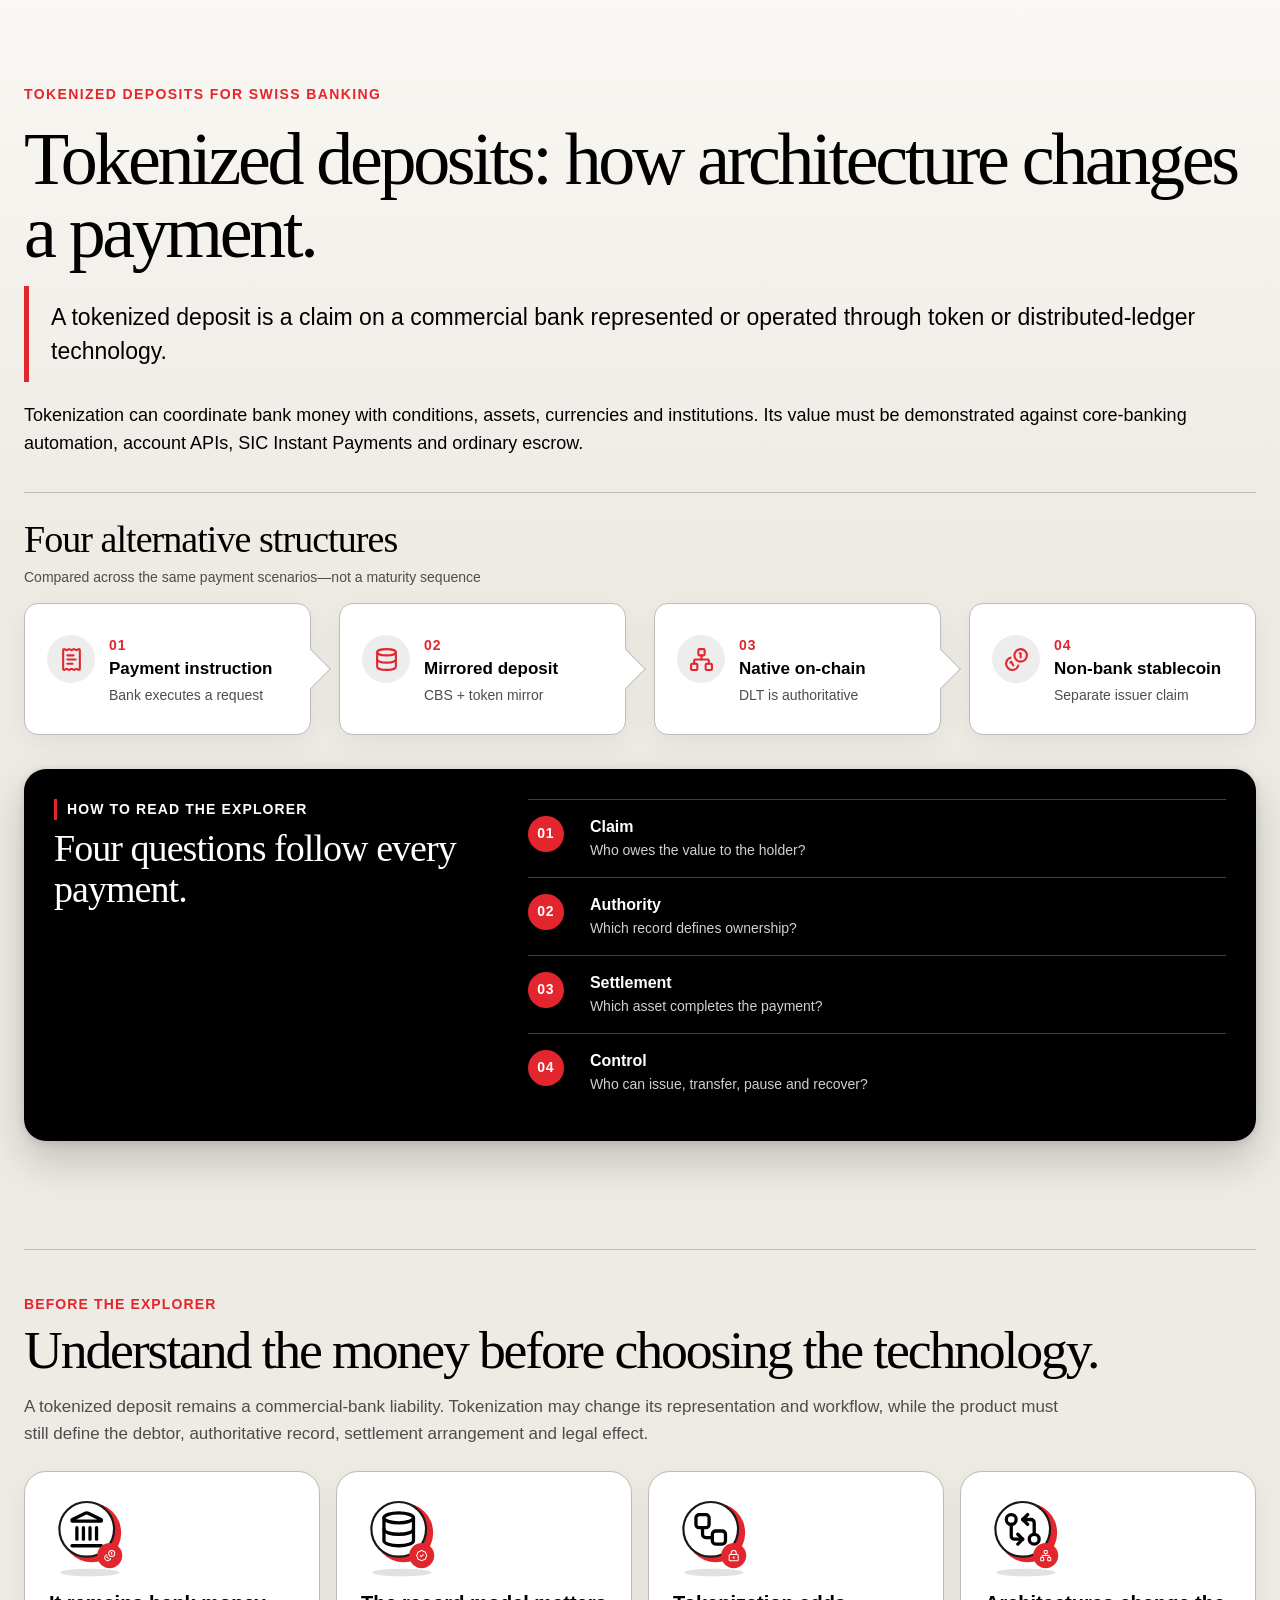
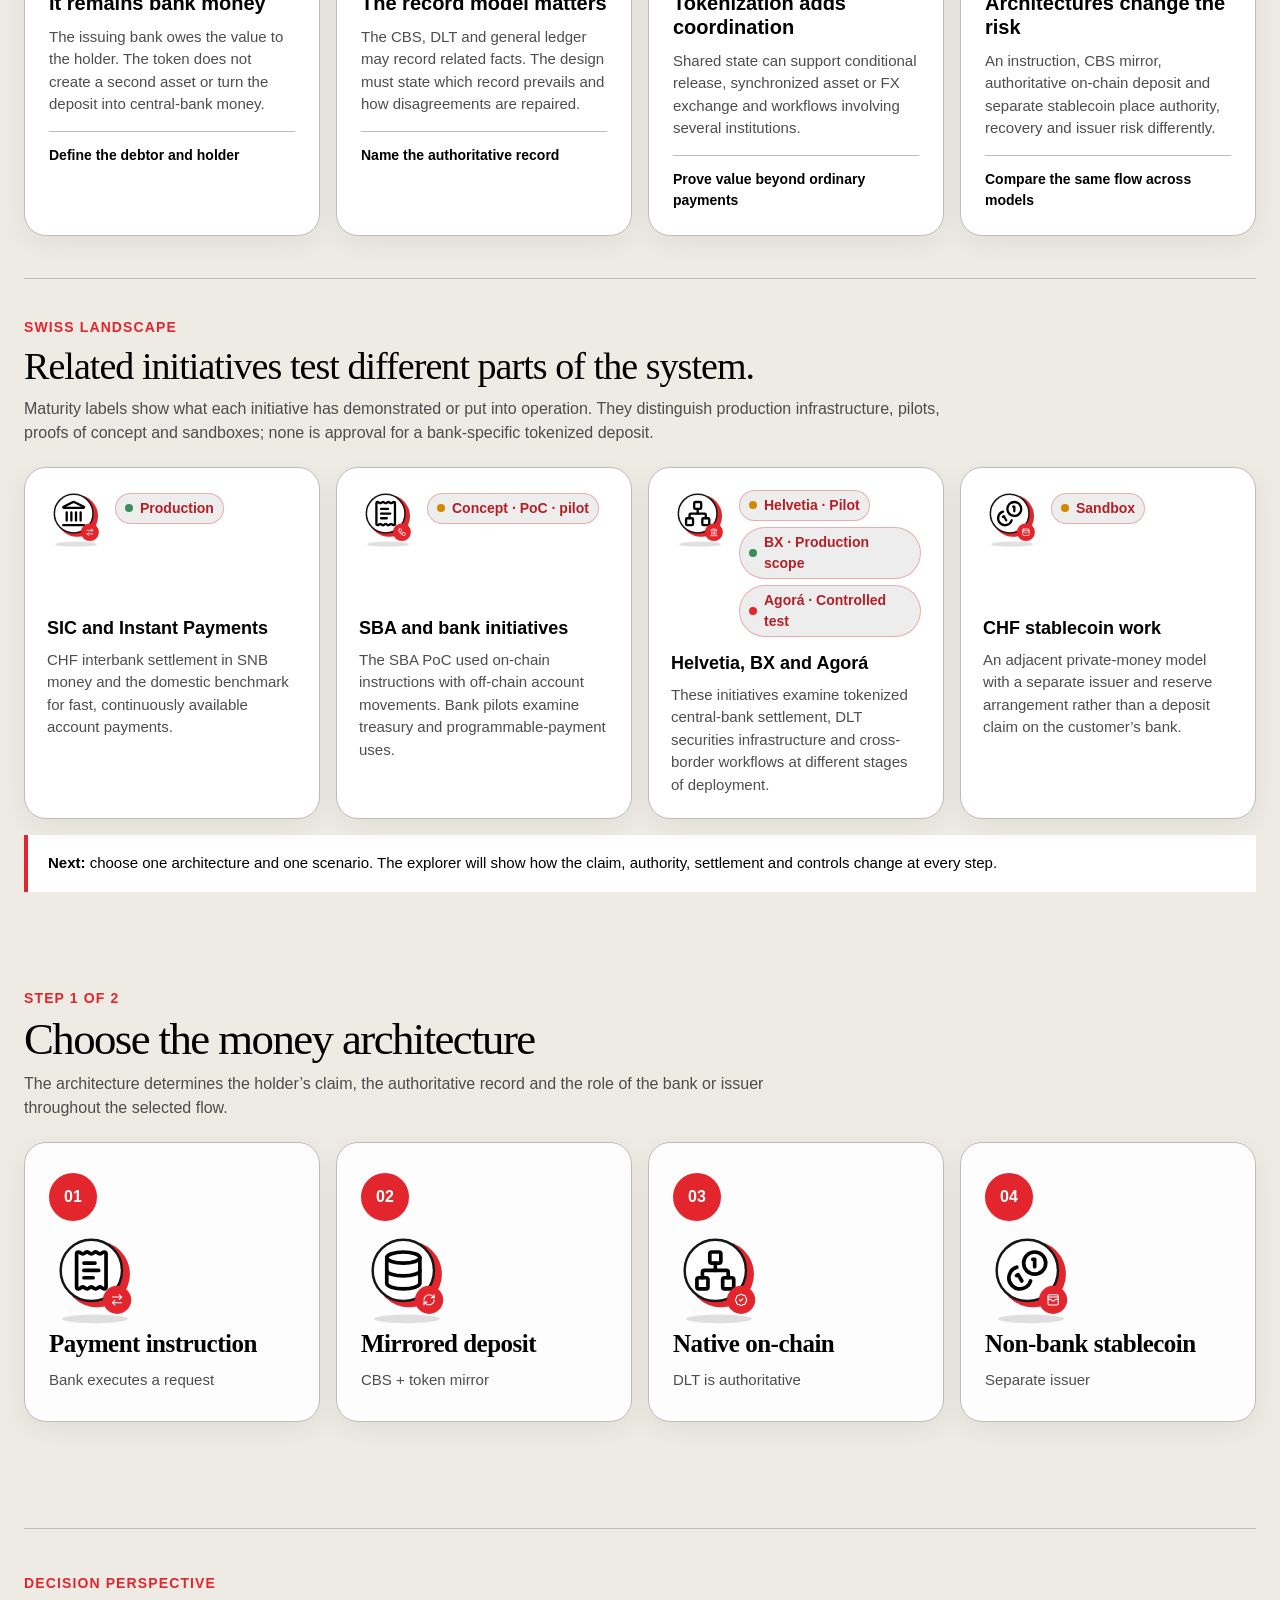
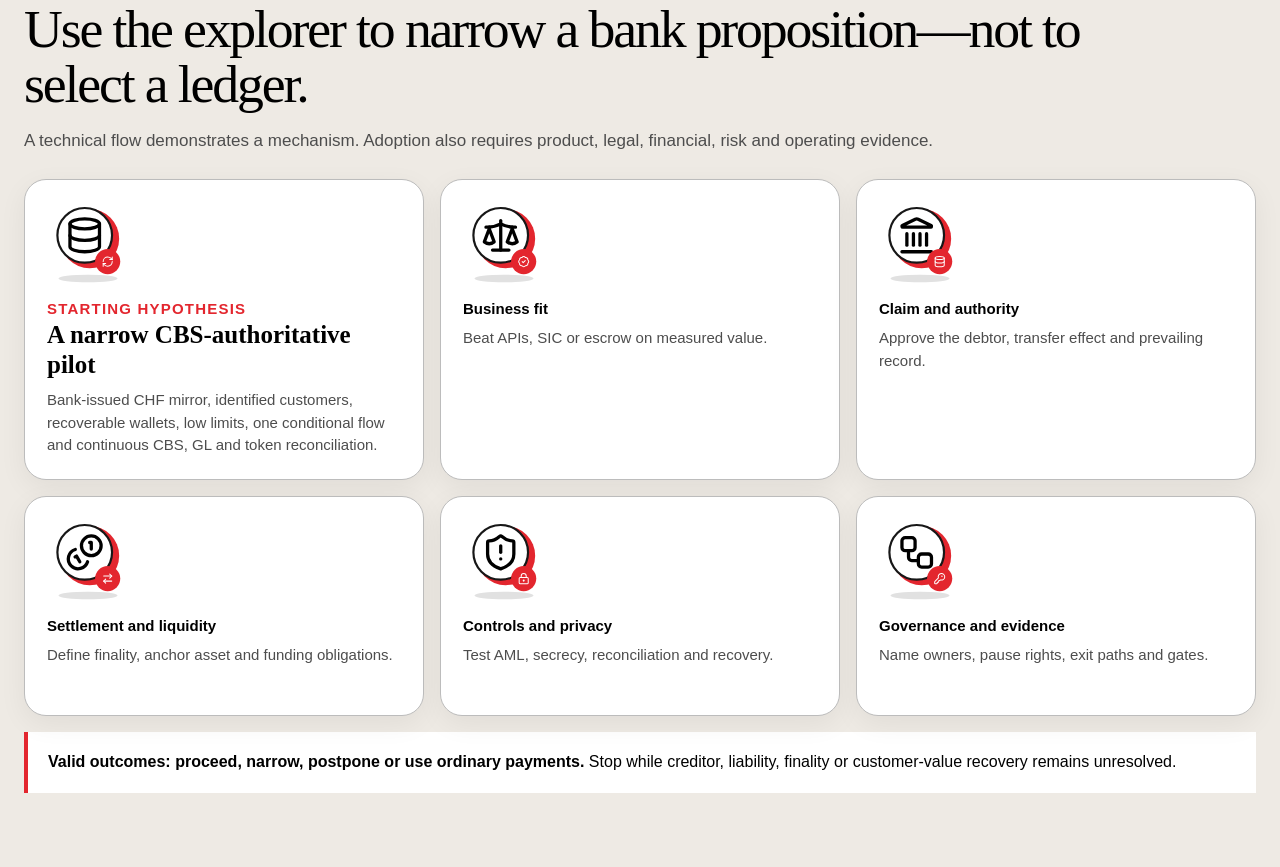
==== demo/index.html @ 8ca6e339 "demo done" ====
<!doctype html>
<html lang="en">
<head>
  <meta charset="utf-8">
  <meta name="viewport" content="width=device-width, initial-scale=1">
  <title>Swiss tokenized deposits — interactive explorer</title>
  <style>
    :root {
      --ink: #000;
      --muted: #4d4d4d;
      --paper: #eeeae4;
      --paper-deep: #dedbd6;
      --card: #fff;
      --line: #bcbcbc;
      --red: #e3262e;
      --red-dark: #e3262e;
      --red-soft: #ededed;
      --green: #000;
      --green-soft: #ededed;
      --amber: #000;
      --amber-soft: #ededed;
      --shadow: 0 18px 54px rgba(0, 0, 0, 0.14);
      --radius: 22px;
      --radius-small: 14px;
      --focus: 0 0 0 4px rgba(227, 38, 46, 0.3);
    }

    * { box-sizing: border-box; }

    html {
      color-scheme: light;
      background: var(--paper);
    }

    body {
      margin: 0;
      min-height: 100vh;
      overflow-x: hidden;
      color: var(--ink);
      background:
        linear-gradient(180deg, #faf8f4 0, var(--paper) 34rem);
      font: 16px/1.5 Inter, ui-sans-serif, -apple-system, BlinkMacSystemFont, "Segoe UI", sans-serif;
    }

    button,
    input {
      font: inherit;
    }

    button {
      min-height: 44px;
    }

    button:focus-visible,
    input:focus-visible,
    dialog:focus-visible {
      outline: none;
      box-shadow: var(--focus);
    }

    [hidden] { display: none !important; }

    .eyebrow {
      margin: 0 0 8px;
      color: var(--red-dark);
      font-size: 14px;
      font-weight: 800;
      letter-spacing: 0.08em;
      text-transform: uppercase;
    }

    .landing {
      width: min(1380px, calc(100% - 48px));
      min-height: 100vh;
      margin: 0 auto;
      padding: 42px 0 64px;
      display: grid;
      align-content: start;
      gap: 52px;
    }

    .landing-header {
      width: 100%;
      min-height: min(820px, 92vh);
      padding: 42px 0 56px;
      display: grid;
      grid-template-columns: 1fr;
      gap: 34px;
      align-content: center;
    }

    .landing-hero-kicker {
      margin: 0 0 18px;
      color: var(--red-dark);
      font-size: 14px;
      font-weight: 850;
      letter-spacing: .1em;
      text-transform: uppercase;
    }

    .landing h1 {
      max-width: none;
      margin: 0 0 18px;
      font-family: Georgia, "Times New Roman", serif;
      font-size: clamp(38px, 5.8vw, 74px);
      font-weight: 500;
      letter-spacing: -0.045em;
      line-height: 0.98;
    }

    .landing-definition {
      max-width: none;
      margin: 0 0 20px;
      padding: 14px 0 14px 22px;
      border-left: 5px solid var(--red);
      color: var(--ink);
      font-size: clamp(18px, 1.8vw, 23px);
      line-height: 1.48;
    }

    .landing-intro {
      max-width: none;
      margin: 0;
      color: var(--ink);
      font-size: 18px;
      line-height: 1.55;
    }

    .hero-architecture {
      padding-top: 26px;
      border-top: 1px solid var(--line);
    }

    .hero-architecture-heading {
      margin: 0 0 15px;
    }

    .hero-architecture-heading h2 {
      margin: 0;
      font-family: Georgia, "Times New Roman", serif;
      font-size: clamp(27px, 3vw, 38px);
      font-weight: 500;
      letter-spacing: -.025em;
      line-height: 1.08;
    }

    .hero-architecture-heading span {
      display: block;
      margin-top: 7px;
      color: var(--muted);
      font-size: 14px;
    }

    .hero-architecture-flow {
      display: grid;
      grid-template-columns: repeat(4, minmax(0, 1fr));
      gap: 28px;
    }

    .hero-flow-item {
      position: relative;
      min-height: 132px;
      padding: 21px 28px 20px 22px;
      display: grid;
      grid-template-columns: 48px minmax(0, 1fr);
      column-gap: 14px;
      align-content: center;
      border: 1px solid var(--line);
      border-radius: var(--radius-small);
      background: var(--card);
      box-shadow: 0 8px 28px rgba(0, 0, 0, 0.06);
    }

    .hero-flow-item:not(:last-child)::after {
      content: "";
      position: absolute;
      z-index: 2;
      top: 50%;
      right: -15px;
      width: 28px;
      height: 28px;
      border-top: 1px solid var(--line);
      border-right: 1px solid var(--line);
      background: var(--card);
      transform: translateY(-50%) rotate(45deg);
    }

    .hero-flow-icon {
      display: grid;
      width: 48px;
      height: 48px;
      place-items: center;
      border-radius: 50%;
      background: var(--red-soft);
    }

    .hero-flow-icon svg {
      width: 25px;
      height: 25px;
      color: var(--red-dark);
    }

    .hero-flow-copy span,
    .hero-flow-copy strong {
      display: block;
    }

    .hero-flow-copy > span {
      margin-bottom: 3px;
      color: var(--red-dark);
      font-size: 14px;
      font-weight: 850;
      letter-spacing: .06em;
    }

    .hero-flow-copy strong {
      color: var(--ink);
      font-size: 17px;
      line-height: 1.2;
    }

    .hero-flow-copy small {
      display: block;
      margin-top: 6px;
      color: var(--muted);
      font-size: 14px;
      line-height: 1.3;
    }

    .landing-lens-panel {
      display: grid;
      grid-template-columns: minmax(260px, .38fr) minmax(0, .62fr);
      gap: 46px;
      align-items: start;
      padding: 30px;
      border-radius: var(--radius);
      color: #fff;
      background: var(--ink);
      box-shadow: 0 20px 42px rgba(23, 23, 23, 0.2), 0 2px 8px rgba(23, 23, 23, 0.12);
    }

    .landing-lens-heading > p {
      margin: 0 0 8px;
      padding-left: 10px;
      border-left: 3px solid var(--red);
      color: #fff;
      font-size: 14px;
      font-weight: 850;
      letter-spacing: .08em;
      text-transform: uppercase;
    }

    .landing-lens-panel h2 {
      margin: 0;
      font-family: Georgia, "Times New Roman", serif;
      font-size: clamp(27px, 3vw, 38px);
      font-weight: 500;
      letter-spacing: -.025em;
      line-height: 1.08;
    }

    .landing-lenses {
      width: 100%;
      margin: 0;
      padding: 0;
      display: grid;
      grid-template-columns: 1fr;
      gap: 0;
      list-style: none;
    }

    .landing-lenses li {
      padding: 16px 0;
      display: grid;
      grid-template-columns: 50px minmax(0, 1fr);
      gap: 12px;
      border-top: 1px solid #45413d;
      color: #d0d0d0;
      font-size: 14px;
      line-height: 1.4;
    }

    .landing-lenses li > span {
      display: grid;
      width: 36px;
      height: 36px;
      margin: 0;
      place-items: center;
      border-radius: 50%;
      color: #fff;
      background: var(--red);
      font-size: 14px;
      font-weight: 850;
      letter-spacing: .06em;
    }

    .landing-lenses strong {
      display: block;
      margin-bottom: 3px;
      color: #fff;
      font-size: 16px;
    }

    .landing-choice-section,
    .landing-scenario-section {
      scroll-margin-top: 24px;
    }

    .landing-choice-heading {
      max-width: 800px;
      margin-bottom: 22px;
    }

    .landing-choice-heading h2 {
      margin: 0;
      font-family: Georgia, "Times New Roman", serif;
      font-size: clamp(30px, 3.5vw, 46px);
      font-weight: 500;
      letter-spacing: -0.035em;
      line-height: 1.02;
    }

    .landing-choice-heading p:last-child {
      margin: 10px 0 0;
      color: var(--muted);
      font-size: 16px;
      line-height: 1.5;
    }

    .landing-scenario-section {
      padding-top: 42px;
      border-top: 1px solid var(--line);
    }

    .landing-scenario-groups .scenario-group + .scenario-group {
      margin-top: 28px;
    }

    .landing-report,
    .landing-conclusion {
      padding: 44px 0;
      border-top: 1px solid var(--line);
    }

    .landing-report-header {
      max-width: 1080px;
      margin-bottom: 24px;
    }

    .landing-report h2,
    .landing-conclusion h2 {
      margin: 0;
      font-family: Georgia, "Times New Roman", serif;
      font-size: clamp(32px, 4.2vw, 54px);
      font-weight: 500;
      letter-spacing: -0.04em;
      line-height: 1.02;
    }

    .landing-report-header > p:last-child,
    .landing-conclusion-header > p:last-child {
      max-width: 1050px;
      margin: 16px 0 0;
      color: var(--muted);
      font-size: 17px;
      line-height: 1.58;
    }

    .landing-report-grid {
      display: grid;
      grid-template-columns: repeat(4, minmax(0, 1fr));
      gap: 16px;
    }

    .landing-report-grid article {
      min-height: 262px;
      padding: 24px;
      border: 1px solid var(--line);
      border-radius: var(--radius);
      color: var(--ink);
      background: var(--card);
      box-shadow: 0 8px 28px rgba(0, 0, 0, 0.06);
    }

    .landing-report-grid h3,
    .landing-recommendation h3 {
      margin: 0 0 10px;
      font-size: 20px;
      line-height: 1.18;
    }

    .landing-card-icon {
      display: grid;
      width: 82px;
      height: 78px;
      margin-bottom: 18px;
      place-items: center;
    }

    .landing-card-icon svg {
      width: 100%;
      height: 100%;
      overflow: visible;
    }

    .landing-report-grid p,
    .landing-recommendation p,
    .landing-landscape-card p {
      margin: 0;
      color: var(--muted);
      font-size: 15px;
      line-height: 1.5;
    }

    .landing-card-key {
      display: block;
      margin-top: 15px;
      padding-top: 13px;
      border-top: 1px solid var(--line);
      color: var(--ink);
      font-size: 14px;
      font-weight: 800;
    }

    .landing-landscape {
      margin-top: 42px;
      padding-top: 38px;
      border-top: 1px solid var(--line);
    }

    .landing-landscape-header {
      max-width: 960px;
      margin-bottom: 22px;
    }

    .landing-landscape-header h3 {
      margin: 0;
      font-family: Georgia, "Times New Roman", serif;
      font-size: clamp(27px, 3vw, 38px);
      font-weight: 500;
      letter-spacing: -0.025em;
      line-height: 1.08;
    }

    .landing-landscape-header > p:last-child {
      margin: 10px 0 0;
      color: var(--muted);
      font-size: 16px;
      line-height: 1.5;
    }

    .landing-landscape-grid {
      display: grid;
      grid-template-columns: repeat(4, minmax(0, 1fr));
      gap: 16px;
    }

    .landing-landscape-card {
      min-height: 230px;
      padding: 22px;
      border: 1px solid var(--line);
      border-radius: var(--radius);
      background: var(--card);
      box-shadow: 0 8px 28px rgba(0, 0, 0, 0.06);
    }

    .landing-landscape-card h4 {
      margin: 0 0 9px;
      font-size: 18px;
      line-height: 1.22;
    }

    .landing-landscape-card > .landing-card-top {
      display: flex;
      min-height: 112px;
      margin-bottom: 16px;
      align-items: flex-start;
      gap: 10px;
    }

    .landing-landscape-card > .landing-card-top > .landing-card-icon {
      width: 58px;
      height: 54px;
      margin: 0;
      flex: 0 0 58px;
    }

    .landing-landscape-card > .landing-card-top > .landing-maturity {
      margin: 3px 0 0;
    }

    .landing-landscape-card > .landing-card-top > .landing-maturity-list {
      min-width: 0;
      margin: 0;
    }

    .landing-maturity {
      display: inline-flex;
      min-height: 28px;
      margin-bottom: 16px;
      padding: 4px 9px;
      align-items: center;
      border: 1px solid rgba(227, 38, 46, 0.32);
      border-radius: 999px;
      color: #b51f26;
      background: var(--red-soft);
      font-size: 14px;
      font-weight: 800;
    }

    .landing-maturity-list {
      display: flex;
      flex-wrap: wrap;
      gap: 6px;
      margin-bottom: 16px;
    }

    .landing-maturity-list .landing-maturity {
      margin-bottom: 0;
    }

    .maturity-dot {
      width: 8px;
      height: 8px;
      margin-right: 7px;
      flex: 0 0 auto;
      border-radius: 50%;
      background: var(--red);
    }

    .maturity-dot.is-production { background: #3b8c5a; }
    .maturity-dot.is-exploratory { background: #d18a00; }

    .landing-report-link {
      margin: 16px 0 0;
      padding: 17px 20px;
      border-left: 4px solid var(--red);
      color: var(--ink);
      background: var(--card);
      font-size: 15px;
      line-height: 1.5;
    }

    .landing-conclusion {
      margin-top: 54px;
      padding-bottom: 10px;
    }

    .landing-conclusion-header {
      max-width: 1080px;
      margin-bottom: 24px;
    }

    .landing-conclusion-layout {
      display: grid;
      grid-template-columns: repeat(3, minmax(0, 1fr));
      gap: 16px;
    }

    .landing-recommendation {
      min-height: 220px;
      padding: 22px;
      border: 1px solid var(--line);
      border-radius: var(--radius);
      color: var(--ink);
      background: var(--card);
      box-shadow: 0 8px 28px rgba(0, 0, 0, 0.06);
    }

    .landing-recommendation .eyebrow { color: var(--red-dark); }
    .landing-recommendation h3 { font-family: Georgia, "Times New Roman", serif; font-size: 25px; }
    .landing-recommendation p { color: var(--muted); }

    .landing-decision-list {
      margin: 0;
      display: contents;
    }

    .landing-decision-list div {
      min-height: 220px;
      padding: 22px;
      border: 1px solid var(--line);
      border-radius: var(--radius);
      background: var(--card);
      box-shadow: 0 8px 28px rgba(0, 0, 0, 0.06);
    }

    .landing-decision-list dt {
      margin-bottom: 7px;
      color: var(--ink);
      font-size: 15px;
      font-weight: 850;
    }

    .landing-decision-list dd {
      margin: 0;
      color: var(--muted);
      font-size: 15px;
      line-height: 1.5;
    }

    .landing-conclusion-outcome {
      margin: 16px 0 0;
      padding: 18px 20px;
      border-left: 4px solid var(--red);
      color: var(--ink);
      background: var(--card);
      font-size: 16px;
      line-height: 1.55;
    }

    .model-grid {
      display: grid;
      grid-template-columns: repeat(4, minmax(0, 1fr));
      gap: 16px;
    }

    .model-card {
      position: relative;
      min-height: 280px;
      padding: 24px;
      overflow: hidden;
      border: 1px solid var(--line);
      border-radius: var(--radius);
      color: var(--ink);
      background: rgba(255, 255, 255, 0.92);
      box-shadow: 0 8px 28px rgba(0, 0, 0, 0.06);
      cursor: pointer;
      text-align: left;
      transition: transform 160ms ease, border-color 160ms ease, box-shadow 160ms ease;
    }

    .model-card:hover {
      transform: translateY(-4px);
      border-color: var(--red);
      box-shadow: var(--shadow);
    }

    .model-card[aria-pressed="true"] {
      border-color: var(--red);
      background: var(--red-soft);
      box-shadow: inset 0 0 0 1px var(--red), var(--shadow);
    }

    .model-number {
      display: grid;
      place-items: center;
      width: 48px;
      height: 48px;
      margin-bottom: 12px;
      border-radius: 50%;
      color: #fff;
      background: var(--red);
      font-weight: 850;
    }

    .model-visual {
      display: grid;
      width: 92px;
      height: 82px;
      margin: 0 0 16px;
      place-items: center;
      color: var(--ink);
    }

    .model-visual svg {
      width: 100%;
      height: 100%;
      overflow: visible;
    }

    .model-card strong {
      display: block;
      max-width: 220px;
      font-family: Georgia, "Times New Roman", serif;
      font-size: 25px;
      font-weight: 600;
      letter-spacing: -0.02em;
      line-height: 1.06;
    }

    .model-card span:last-child {
      display: block;
      max-width: 230px;
      margin-top: 12px;
      color: var(--muted);
      font-size: 15px;
    }

    .workspace {
      min-height: 100vh;
    }

    .context-shell {
      position: sticky;
      z-index: 20;
      top: 0;
      border-bottom: 1px solid var(--line);
      background: rgba(255, 255, 255, 0.96);
      box-shadow: 0 8px 24px rgba(0, 0, 0, 0.07);
      backdrop-filter: blur(16px);
    }

    .context-bar {
      width: min(1440px, calc(100% - 40px));
      margin: 0 auto;
      padding: 12px 0;
      display: grid;
      grid-template-columns: minmax(300px, 1fr) auto auto;
      align-items: end;
      gap: 18px;
    }

    .context-current {
      min-width: 0;
      display: flex;
      align-items: center;
      gap: 12px;
    }

    .overview-button {
      min-width: 92px;
      height: 44px;
      padding: 8px 10px;
      border: 1px solid var(--line);
      border-radius: 11px;
      color: var(--ink);
      background: var(--card);
      cursor: pointer;
      font-size: 14px;
      font-weight: 800;
    }

    .overview-button:hover {
      color: var(--red-dark);
      border-color: var(--red);
      background: var(--red-soft);
    }

    .swiss-mark {
      display: grid;
      flex: 0 0 auto;
      place-items: center;
      width: 44px;
      height: 44px;
      border-radius: 12px;
      color: #fff;
      background: var(--red);
      font-size: 24px;
      font-weight: 900;
      line-height: 1;
    }

    .context-copy {
      min-width: 0;
    }

    .context-label {
      display: block;
      color: var(--muted);
      font-size: 14px;
      font-weight: 700;
    }

    .context-copy strong {
      display: block;
      overflow: hidden;
      font-size: 16px;
      text-overflow: ellipsis;
      white-space: nowrap;
    }

    .context-copy strong span {
      color: var(--muted);
      font-weight: 600;
    }

    .mode-switch {
      margin: 0;
      padding: 0;
      border: 0;
    }

    .mode-switch legend {
      position: absolute;
      width: 1px;
      height: 1px;
      padding: 0;
      overflow: hidden;
      clip: rect(0, 0, 0, 0);
      white-space: nowrap;
      border: 0;
    }

    .segmented {
      display: inline-grid;
      grid-template-columns: 1fr 1fr;
      padding: 3px;
      border: 1px solid var(--line);
      border-radius: 13px;
      background: var(--paper-deep);
    }

    .segmented label {
      position: relative;
      display: grid;
      min-width: 92px;
      min-height: 44px;
      padding: 0 16px;
      place-items: center;
      border-radius: 10px;
      cursor: pointer;
      font-size: 14px;
      font-weight: 800;
    }

    .segmented input {
      position: absolute;
      opacity: 0;
      pointer-events: none;
    }

    .segmented label:has(input:checked) {
      color: #fff;
      background: var(--ink);
      box-shadow: 0 3px 10px rgba(23, 23, 23, 0.14);
    }

    .segmented label:has(input:focus-visible) {
      box-shadow: var(--focus);
    }

    .context-actions {
      display: flex;
      gap: 8px;
    }

    .button {
      display: inline-flex;
      align-items: center;
      justify-content: center;
      min-height: 44px;
      padding: 9px 16px;
      border: 1px solid var(--ink);
      border-radius: 12px;
      color: var(--ink);
      background: transparent;
      cursor: pointer;
      font-size: 14px;
      font-weight: 800;
      text-decoration: none;
    }

    .button:hover {
      color: #fff;
      background: var(--ink);
    }

    .button-primary {
      color: #fff;
      border-color: var(--red);
      background: var(--red);
    }

    .button-primary:hover {
      border-color: var(--red-dark);
      background: var(--red-dark);
    }

    .button-dark {
      color: #fff;
      background: var(--ink);
    }

    .button-dark:hover { background: #333; }

    .failure-bar {
      width: min(1440px, calc(100% - 40px));
      margin: 0 auto;
      padding: 0 0 12px 56px;
    }

    .failure-empty {
      margin: 0;
      color: var(--muted);
      font-size: 14px;
    }

    .failure-options {
      display: flex;
      align-items: center;
      gap: 8px;
      overflow-x: auto;
      scrollbar-width: thin;
    }

    .failure-options > span {
      flex: 0 0 auto;
      margin-right: 3px;
      color: var(--red-dark);
      font-size: 14px;
      font-weight: 800;
    }

    .failure-choice {
      position: relative;
      flex: 0 0 auto;
      display: grid;
      grid-template-columns: 28px auto;
      min-height: 44px;
      padding: 8px 13px;
      place-items: center;
      gap: 7px;
      border: 1px solid #bcbcbc;
      border-radius: 999px;
      color: var(--red-dark);
      background: var(--card);
      cursor: pointer;
      font-size: 14px;
      font-weight: 750;
    }

    .failure-choice input {
      position: absolute;
      opacity: 0;
    }

    .failure-choice:has(input:checked) {
      color: #fff;
      border-color: var(--red);
      background: var(--red);
    }

    .failure-choice-icon {
      display: grid;
      width: 28px;
      height: 28px;
      place-items: center;
    }

    .failure-choice-icon svg { width: 28px; height: 28px; }
    .failure-choice:has(input:checked) .failure-icon-paper { fill: var(--red); }
    .failure-choice:has(input:checked) .failure-icon-ink { stroke: #fff; }

    .failure-choice:has(input:focus-visible) {
      box-shadow: var(--focus);
    }

    .workspace-main {
      width: min(1440px, calc(100% - 40px));
      margin: 0 auto;
      padding: 34px 0 64px;
    }

    .scenario-heading {
      display: grid;
      grid-template-columns: minmax(0, 1fr);
      gap: 24px;
      align-items: start;
      margin-bottom: 24px;
    }

    .scenario-heading.has-failure {
      grid-template-columns: minmax(0, 1fr) minmax(340px, 440px);
    }

    .scenario-heading h1 {
      margin: 0;
      font-family: Georgia, "Times New Roman", serif;
      font-size: clamp(34px, 4vw, 58px);
      font-weight: 500;
      letter-spacing: -0.04em;
      line-height: 1;
    }

    .scenario-description {
      max-width: 760px;
      margin: 12px 0 0;
      color: var(--muted);
      font-size: 17px;
    }

    .scenario-code {
      min-width: 140px;
      padding: 14px 16px;
      border: 1px solid var(--line);
      border-radius: var(--radius-small);
      background: rgba(255, 255, 255, 0.72);
    }

    .scenario-code span {
      display: block;
      color: var(--muted);
      font-size: 14px;
      font-weight: 700;
    }

    .scenario-code strong {
      font-size: 15px;
    }

    .stage-layout {
      display: grid;
      grid-template-columns: minmax(0, 1fr) 360px;
      gap: 18px;
      align-items: stretch;
    }

    .stage,
    .inspector {
      border: 1px solid var(--line);
      border-radius: var(--radius);
      background: var(--card);
      box-shadow: 0 12px 34px rgba(0, 0, 0, 0.07);
    }

    .stage {
      position: relative;
      min-height: 350px;
      padding: 18px;
      overflow: hidden;
    }

    .stage::before {
      content: "";
      position: absolute;
      width: 360px;
      height: 360px;
      right: -170px;
      top: -180px;
      border: 54px solid var(--red-soft);
      border-radius: 50%;
      opacity: 0.72;
    }

    .stage-topline {
      position: relative;
      z-index: 1;
      display: grid;
      grid-template-columns: minmax(0, 1fr) 318px;
      align-items: start;
      gap: 16px;
    }

    .stage-context {
      display: flex;
      align-items: center;
      flex-wrap: wrap;
      gap: 10px;
    }

    .stage-context strong {
      font-size: 15px;
    }

    .stage-controls {
      width: 318px;
      margin-left: auto;
      display: grid;
      grid-template-columns: 86px 72px 144px;
      gap: 8px;
      flex: 0 0 auto;
    }

    .stage-controls .button {
      width: 100%;
      min-width: 0;
      padding-inline: 8px;
      white-space: nowrap;
      background: var(--card);
    }

    .stage-controls .button:disabled {
      cursor: default;
      opacity: .42;
    }

    .stage-controls .button:hover { background: var(--ink); }

    .stage-controls .button-primary {
      color: #fff;
      background: var(--red);
    }

    .stage-controls .button-primary:hover { background: var(--red-dark); }

    .stage-controls .button-dark {
      color: #fff;
      background: var(--ink);
    }

    .failure-summary {
      min-height: 146px;
      padding: 18px 20px;
      border: 1px solid var(--red);
      border-radius: var(--radius);
      color: var(--red-dark);
      background: var(--card);
      box-shadow: 0 10px 28px rgba(23, 23, 23, 0.08);
    }

    .failure-summary .eyebrow { margin-bottom: 6px; }

    .failure-summary h2 {
      margin: 0;
      font-family: Georgia, "Times New Roman", serif;
      font-size: 23px;
      font-weight: 600;
      letter-spacing: -0.02em;
      line-height: 1.08;
    }

    .failure-summary p:last-child {
      margin: 10px 0 0;
      color: #000;
      font-size: 15px;
      line-height: 1.48;
    }

    .failure-summary.is-triggered {
      border-color: var(--red-dark);
      background: var(--red-soft);
    }

    .journey {
      position: relative;
      z-index: 1;
      min-height: 248px;
      margin-top: 10px;
      display: grid;
      grid-template-columns: minmax(110px, 1fr) 56px minmax(130px, 1.1fr) 56px minmax(130px, 1.1fr) 56px minmax(110px, 1fr);
      align-items: end;
      padding: 6px 4px 12px;
    }

    .journey::before {
      content: "";
      position: absolute;
      z-index: -1;
      right: 2%;
      bottom: 69px;
      left: 2%;
      height: 48px;
      border-radius: 50%;
      background: radial-gradient(ellipse, rgba(0, 0, 0, 0.15), transparent 68%);
      transform: scaleY(0.42);
    }

    .journey-node {
      position: relative;
      min-height: 218px;
      padding: 0 8px 8px;
      display: grid;
      align-content: end;
      justify-items: center;
      text-align: center;
      transition: opacity 180ms ease, transform 180ms ease;
    }

    .journey-node.is-complete::after {
      content: "✓";
      position: absolute;
      top: 4px;
      right: 8px;
      display: grid;
      width: 28px;
      height: 28px;
      place-items: center;
      border: 3px solid var(--card);
      border-radius: 50%;
      color: #fff;
      background: var(--green);
      font-size: 14px;
      font-weight: 900;
    }

    .journey-node.is-active {
      transform: translateY(-5px);
    }

    .journey-node.is-blocked::after {
      content: "!";
      position: absolute;
      top: 4px;
      right: 8px;
      display: grid;
      width: 30px;
      height: 30px;
      place-items: center;
      border: 3px solid var(--card);
      border-radius: 50%;
      color: #fff;
      background: var(--red-dark);
      font-size: 18px;
      font-weight: 900;
    }

    .journey-node.has-failure .node-glyph {
      border-color: var(--red-dark);
      background: var(--red-soft);
      filter: grayscale(0.72);
      opacity: 0.62;
    }

    .journey-node.has-failure .node-glyph::after {
      content: "";
      position: absolute;
      z-index: 4;
      width: 112%;
      height: 7px;
      border: 3px solid var(--card);
      border-radius: 999px;
      background: var(--red-dark);
      transform: rotate(-38deg);
    }

    .scene-failure-marker {
      position: absolute;
      z-index: 7;
      top: -11px;
      left: 50%;
      display: flex;
      width: max-content;
      max-width: 160px;
      min-height: 42px;
      padding: 5px 9px 5px 6px;
      align-items: center;
      gap: 6px;
      border: 2px solid var(--red-dark);
      border-radius: 11px;
      color: var(--red-dark);
      background: var(--card);
      box-shadow: 0 8px 18px rgba(23, 23, 23, 0.18);
      font-size: 14px;
      font-weight: 900;
      line-height: 1.08;
      transform: translateX(-50%);
    }

    .scene-failure-marker svg {
      flex: 0 0 auto;
      width: 30px;
      height: 30px;
    }

    .scene-failure-marker.is-triggered {
      color: #fff;
      background: var(--red-dark);
    }

    .scene-failure-marker.is-triggered .failure-icon-paper { fill: var(--red-dark); }
    .scene-failure-marker.is-triggered .failure-icon-ink { stroke: #fff; }
    .scene-failure-marker.is-triggered .lucide-small { color: #fff; }

    .node-glyph {
      position: relative;
      display: grid;
      width: min(100%, 132px);
      height: 150px;
      margin-bottom: 3px;
      place-items: center;
      border: 2px solid transparent;
      border-radius: 50% 50% 22px 22px;
      transition: background 180ms ease, border-color 180ms ease, box-shadow 180ms ease;
    }

    .node-glyph svg {
      width: 100%;
      height: 100%;
      overflow: visible;
    }

    .scene-shadow { fill: rgba(23, 23, 23, 0.13); }
    .scene-ink { fill: var(--ink); }
    .scene-paper { fill: #fff; }
    .scene-cream { fill: #d6d6d6; }
    .scene-red { fill: var(--red); }
    .scene-red-soft { fill: #bcbcbc; }
    .scene-skin { fill: #d8b08a; }
    .scene-line {
      fill: none;
      stroke: var(--ink);
      stroke-linecap: round;
      stroke-linejoin: round;
      stroke-width: 3;
    }
    .scene-light-line {
      fill: none;
      stroke: #fff;
      stroke-linecap: round;
      stroke-linejoin: round;
      stroke-width: 3;
    }

    .scene-svg-light-label {
      fill: #fff;
      font: 900 14px/1 Inter, ui-sans-serif, sans-serif;
      letter-spacing: -0.04em;
    }

    .lucide-main,
    .lucide-light,
    .lucide-small {
      fill: none;
      stroke: currentColor;
      stroke-linecap: round;
      stroke-linejoin: round;
      stroke-width: 2;
    }

    .lucide-main { color: var(--ink); }
    .lucide-light { color: #fff; }

    .lucide-small {
      width: 100%;
      height: 100%;
      color: var(--red-dark);
    }

    .journey-node.is-active .node-glyph,
    .journey-node.is-blocked .node-glyph {
      border-color: var(--red);
      background: var(--red-soft);
      box-shadow: 0 10px 26px rgba(227, 38, 46, 0.18);
    }

    .journey-node.is-active .node-glyph {
      animation: node-pulse 1.8s ease-in-out infinite;
    }

    .journey-node > strong {
      position: relative;
      z-index: 2;
      min-width: 86px;
      padding: 5px 9px 2px;
      border-radius: 9px 9px 0 0;
      background: var(--card);
      font-size: 15px;
      line-height: 1.2;
    }

    .journey-node > span:last-child {
      position: relative;
      z-index: 2;
      min-width: 86px;
      padding: 1px 9px 5px;
      border-radius: 0 0 9px 9px;
      color: var(--muted);
      background: var(--card);
      font-size: 14px;
    }

    .journey-arrow {
      position: relative;
      align-self: center;
      height: 3px;
      margin: 0 4px 38px;
      background: var(--line);
    }

    .journey-arrow::after {
      content: "";
      position: absolute;
      top: -4px;
      right: -1px;
      width: 8px;
      height: 8px;
      border-top: 2px solid var(--line);
      border-right: 2px solid var(--line);
      transform: rotate(45deg);
    }

    .journey-arrow.is-active {
      background: var(--red);
    }

    .journey-arrow.is-active::after {
      border-color: var(--red);
    }

    .journey-token-layer {
      position: absolute;
      z-index: 8;
      inset: 0;
      overflow: visible;
      pointer-events: none;
    }

    .journey-token {
      position: absolute;
      top: 0;
      left: 0;
      display: grid;
      width: 42px;
      min-width: 42px;
      height: 42px;
      padding-inline: 6px;
      place-items: center;
      border: 3px solid #fff;
      border-radius: 50%;
      color: #fff;
      background: var(--red);
      box-shadow: 0 5px 14px rgba(227, 38, 46, 0.36);
      font-size: 14px;
      font-weight: 900;
      line-height: 1;
      opacity: 1;
      transform: translate3d(-100px, -100px, 0);
      transition: transform 900ms cubic-bezier(.22, .74, .18, 1), opacity 180ms ease;
      will-change: transform;
    }

    .journey-token.is-wide {
      width: 60px;
      border-radius: 14px;
    }

    .journey-token.is-extra-wide {
      width: 72px;
    }

    .journey[data-model="instruction"] .journey-token {
      border-radius: 8px;
      background: var(--ink);
      box-shadow: 0 5px 14px rgba(23, 23, 23, 0.3);
    }

    .journey[data-model="mirrored"] .journey-token {
      box-shadow: 5px 5px 0 #bcbcbc, 0 3px 10px rgba(0, 0, 0, 0.2);
    }

    .journey[data-model="stablecoin"] .journey-token {
      color: var(--ink);
      border-color: var(--ink);
      background: #fff;
    }

    @keyframes node-pulse {
      0%, 100% { box-shadow: 0 12px 26px rgba(227, 38, 46, 0.12); }
      50% { box-shadow: 0 12px 30px rgba(227, 38, 46, 0.28); }
    }

    .inspector {
      padding: 20px;
      display: flex;
      flex-direction: column;
      color: #fff;
      border-color: var(--ink);
      background: var(--ink);
      box-shadow: 0 16px 34px rgba(23, 23, 23, 0.16), 0 2px 7px rgba(23, 23, 23, 0.12);
    }

    .inspector h2 {
      margin: 0;
      font-family: Georgia, "Times New Roman", serif;
      font-size: 28px;
      font-weight: 600;
      letter-spacing: -0.02em;
      line-height: 1.08;
    }

    .inspector .eyebrow { color: #fff; }

    .inspector-copy {
      margin: 10px 0 16px;
      color: #d0d0d0;
      font-size: 16px;
      line-height: 1.55;
    }

    .inspector-facts {
      margin: auto 0 0;
      display: grid;
      grid-template-columns: repeat(3, minmax(0, 1fr));
      gap: 7px;
    }

    .fact {
      min-width: 0;
      padding: 9px;
      border: 1px solid #4d4d4d;
      border-radius: 9px;
      background: #1a1a1a;
    }

    .fact dt {
      color: #d0d0d0;
      font-size: 14px;
      font-weight: 750;
    }

    .fact dd {
      margin: 3px 0 0;
      overflow-wrap: anywhere;
      font-size: 14px;
      font-weight: 750;
    }

    .status-grid {
      margin-top: 18px;
      display: grid;
      grid-template-columns: repeat(4, minmax(0, 1fr));
      gap: 12px;
    }

    .status-card {
      min-height: 116px;
      padding: 17px;
      border: 1px solid var(--line);
      border-radius: var(--radius-small);
      background: rgba(255, 255, 255, 0.78);
    }

    .status-card span {
      display: block;
      color: var(--muted);
      font-size: 14px;
      font-weight: 750;
    }

    .status-card strong {
      display: block;
      margin-top: 8px;
      font-size: 16px;
      line-height: 1.25;
    }

    .timeline-panel {
      margin-top: 18px;
      padding: 20px;
      border: 1px solid var(--line);
      border-radius: var(--radius);
      background: rgba(255, 255, 255, 0.78);
    }

    .timeline-header {
      display: flex;
      align-items: center;
      justify-content: space-between;
      gap: 16px;
      margin-bottom: 16px;
    }

    .timeline-header h2 {
      margin: 0;
      font-family: Georgia, "Times New Roman", serif;
      font-size: 24px;
      font-weight: 600;
    }

    .timeline-hint {
      color: var(--muted);
      font-size: 14px;
      font-weight: 700;
    }

    .timeline {
      margin: 0;
      padding: 0;
      display: grid;
      grid-template-columns: repeat(var(--step-count), minmax(0, 1fr));
      list-style: none;
    }

    .timeline li {
      position: relative;
      min-width: 0;
    }

    .timeline li:not(:last-child)::after {
      content: "";
      position: absolute;
      z-index: 0;
      top: 18px;
      left: calc(50% + 15px);
      width: calc(100% - 30px);
      height: 2px;
      background: var(--line);
    }

    .timeline li.is-complete:not(:last-child)::after {
      background: var(--green);
    }

    .timeline-step {
      position: relative;
      z-index: 1;
      width: 100%;
      min-height: 74px;
      padding: 0 5px;
      border: 0;
      color: var(--muted);
      background: transparent;
      cursor: pointer;
      font-size: 14px;
      font-weight: 700;
      text-align: center;
    }

    .timeline-step::before {
      content: attr(data-step);
      display: grid;
      width: 36px;
      height: 36px;
      margin: 0 auto 7px;
      place-items: center;
      border: 2px solid var(--line);
      border-radius: 50%;
      color: var(--muted);
      background: var(--card);
      font-size: 14px;
      font-weight: 850;
    }

    .timeline li.is-complete .timeline-step::before {
      content: "✓";
      color: #fff;
      border-color: var(--green);
      background: var(--green);
    }

    .timeline-step[aria-current="step"] {
      color: var(--red-dark);
      font-weight: 850;
    }

    .timeline-step[aria-current="step"]::before {
      color: #fff;
      border-color: var(--red);
      background: var(--red);
      box-shadow: 0 0 0 5px var(--red-soft);
    }

    dialog {
      width: min(1120px, calc(100% - 34px));
      max-height: min(88vh, 900px);
      margin: auto;
      padding: 0;
      overflow: hidden;
      border: 1px solid var(--line);
      border-radius: 24px;
      color: var(--ink);
      background: var(--card);
      box-shadow: 0 30px 100px rgba(23, 23, 23, 0.3);
    }

    dialog::backdrop {
      background: rgba(23, 23, 23, 0.56);
      backdrop-filter: blur(5px);
    }

    .dialog-inner {
      max-height: min(88vh, 900px);
      overflow-y: auto;
      padding: 28px;
      overscroll-behavior: contain;
    }

    .dialog-header {
      position: sticky;
      z-index: 2;
      top: -28px;
      margin: -28px -28px 24px;
      padding: 26px 28px 18px;
      display: flex;
      justify-content: space-between;
      align-items: start;
      gap: 20px;
      border-bottom: 1px solid var(--line);
      background: rgba(255, 255, 255, 0.97);
      backdrop-filter: blur(14px);
    }

    .dialog-header h2 {
      margin: 0;
      font-family: Georgia, "Times New Roman", serif;
      font-size: clamp(28px, 4vw, 42px);
      font-weight: 500;
      letter-spacing: -0.03em;
      line-height: 1;
    }

    .dialog-header p {
      margin: 9px 0 0;
      color: var(--muted);
      font-size: 16px;
    }

    .close-button {
      flex: 0 0 auto;
      width: 44px;
      min-height: 44px;
      padding: 0;
      border: 1px solid var(--line);
      border-radius: 50%;
      color: var(--ink);
      background: var(--card);
      cursor: pointer;
      font-size: 24px;
      line-height: 1;
    }

    .close-button:hover {
      color: #fff;
      border-color: var(--ink);
      background: var(--ink);
    }

    .dialog-section + .dialog-section {
      margin-top: 28px;
      padding-top: 26px;
      border-top: 1px solid var(--line);
    }

    .section-heading {
      display: flex;
      align-items: baseline;
      justify-content: space-between;
      gap: 16px;
      margin-bottom: 13px;
    }

    .section-heading h3 {
      margin: 0;
      font-size: 18px;
    }

    .section-heading span {
      color: var(--muted);
      font-size: 14px;
    }

    .scenario-grid {
      display: grid;
      grid-template-columns: repeat(4, minmax(0, 1fr));
      gap: 10px;
    }

    .scenario-option {
      min-height: 126px;
      padding: 16px;
      display: grid;
      grid-template-columns: 58px minmax(0, 1fr);
      grid-template-rows: auto 1fr;
      column-gap: 12px;
      border: 1px solid var(--line);
      border-radius: var(--radius-small);
      color: var(--ink);
      background: #fff;
      cursor: pointer;
      text-align: left;
    }

    .scenario-option:hover {
      border-color: var(--red);
      background: var(--card);
    }

    .scenario-option[aria-pressed="true"] {
      border: 2px solid var(--red);
      background: var(--red-soft);
    }

    .scenario-option strong,
    .scenario-option span {
      display: block;
    }

    .scenario-thumbnail {
      width: 58px;
      height: 58px;
      margin: 0 !important;
      grid-row: 1 / span 2;
      align-self: start;
      border-radius: 12px;
      background: var(--paper);
    }

    .scenario-thumbnail svg {
      width: 100%;
      height: 100%;
    }

    .scenario-option strong {
      font-size: 16px;
      line-height: 1.2;
    }

    .scenario-option > span:last-child {
      margin-top: 7px;
      color: var(--muted);
      font-size: 14px;
      line-height: 1.35;
    }

    .explore-row {
      margin-top: 14px;
    }

    .scenario-group + .scenario-group {
      margin-top: 24px;
    }

    .scenario-group h4 {
      margin: 0 0 10px;
      color: var(--red-dark);
      font-size: 14px;
      letter-spacing: 0.06em;
      text-transform: uppercase;
    }

    .sr-only {
      position: absolute;
      width: 1px;
      height: 1px;
      padding: 0;
      margin: -1px;
      overflow: hidden;
      clip: rect(0, 0, 0, 0);
      white-space: nowrap;
      border: 0;
    }

    @media (max-width: 1100px) {
      .hero-architecture-flow { grid-template-columns: repeat(2, minmax(0, 1fr)); }
      .hero-flow-item:nth-child(2)::after { display: none; }
      .landing-report-grid,
      .landing-landscape-grid,
      .landing-conclusion-layout { grid-template-columns: repeat(2, minmax(0, 1fr)); }
      .model-grid { grid-template-columns: repeat(2, minmax(0, 1fr)); }
      .model-card { min-height: 240px; }
      .context-actions { grid-column: 1 / -1; justify-content: flex-end; }
      .failure-bar { padding-left: 0; }
      .scenario-grid { grid-template-columns: repeat(2, minmax(0, 1fr)); }
    }

    @media (max-width: 900px) {
      .landing-lens-panel { grid-template-columns: 1fr; }
      .scenario-heading.has-failure { grid-template-columns: 1fr; }
      .stage-layout { grid-template-columns: 1fr; }
      .inspector { min-height: 250px; }
      .status-grid { grid-template-columns: repeat(2, minmax(0, 1fr)); }
      .journey {
        grid-template-columns: minmax(90px, 1fr) 44px minmax(110px, 1fr) 44px minmax(110px, 1fr) 44px minmax(90px, 1fr);
      }
      .journey-node { min-height: 198px; padding-inline: 4px; }
      .node-glyph { height: 132px; }
      .journey-arrow { margin-inline: 2px; }
    }

    @media (max-width: 700px) {
      .landing {
        width: min(100% - 28px, 620px);
        padding: 24px 0 44px;
        align-content: start;
      }

      .landing-header { min-height: auto; padding: 34px 0 44px; }
      .landing-lens-panel { padding: 24px; }
      .hero-architecture-heading { display: block; }
      .hero-architecture-heading span { display: block; margin-top: 5px; }
      .hero-architecture-flow { grid-template-columns: 1fr; gap: 12px; }
      .hero-flow-item::after { display: none !important; }
      .landing-report-grid,
      .landing-landscape-grid,
      .landing-conclusion-layout { grid-template-columns: 1fr; }
      .landing-report,
      .landing-conclusion { padding-block: 38px; }
      .model-grid { grid-template-columns: 1fr; }
      .model-card { min-height: 210px; }
      .model-number { margin-bottom: 24px; }

      .context-bar,
      .failure-bar,
      .workspace-main {
        width: calc(100% - 24px);
      }

      .context-bar {
        padding: 8px 0;
        grid-template-columns: minmax(0, 1fr) auto;
        gap: 8px;
      }

      .swiss-mark { width: 40px; height: 40px; }
      .context-label { display: none; }
      .context-copy strong { font-size: 14px; }
      .context-copy strong span { display: block; }
      .mode-switch { grid-column: 1; }
      .segmented { width: 100%; }
      .segmented label { min-width: 0; padding-inline: 10px; }
      .context-actions { grid-column: 2; grid-row: 2; }
      .context-actions .button:first-child { display: none; }
      .context-actions .button { padding-inline: 12px; }
      .failure-bar { padding-bottom: 8px; }

      .workspace-main { padding-top: 24px; }
      .scenario-heading { grid-template-columns: 1fr; gap: 14px; }
      .scenario-code { justify-self: start; }
      .stage { min-height: 0; padding: 18px; }
      .stage-context { width: 100%; justify-content: space-between; }
      .stage-topline { grid-template-columns: 1fr; }
      .stage-controls {
        width: 100%;
        grid-row: 1;
        justify-self: end;
        grid-template-columns: minmax(82px, 1fr) 72px minmax(118px, 1.45fr);
      }
      .stage-context { grid-row: 2; }
      .stage-controls .button { flex: 1; min-width: 0; }

      .journey {
        min-height: 0;
        margin-top: 10px;
        grid-template-columns: 1fr;
        gap: 8px;
      }

      .journey::before { display: none; }

      .journey-node {
        min-height: 112px;
        padding: 5px 12px;
        grid-template-columns: 84px 1fr;
        justify-items: start;
        column-gap: 12px;
        text-align: left;
      }

      .node-glyph {
        width: 80px;
        height: 96px;
        margin: 0;
        grid-row: 1 / span 2;
      }

      .node-glyph svg { width: 100%; height: 100%; }

      .journey-node > strong { align-self: end; }
      .journey-node > span:last-child { align-self: start; }
      .journey-arrow { width: 3px; height: 22px; margin: 0 0 0 40px; }
      .journey-arrow::after { top: auto; right: -3px; bottom: 0; transform: rotate(135deg); }
      .status-grid { grid-template-columns: 1fr; }
      .status-card { min-height: 92px; }
      .timeline-header { align-items: flex-start; flex-direction: column; }
      .timeline { grid-template-columns: 1fr; gap: 4px; }
      .timeline li:not(:last-child)::after { display: none; }
      .timeline-step {
        min-height: 48px;
        padding: 5px 8px;
        display: grid;
        grid-template-columns: 38px 1fr;
        align-items: center;
        gap: 10px;
        text-align: left;
      }
      .timeline-step::before { width: 34px; height: 34px; margin: 0; }

      dialog {
        width: 100%;
        max-width: none;
        max-height: 92dvh;
        margin: auto 0 0;
        border-radius: 24px 24px 0 0;
      }
      .dialog-inner { max-height: 92dvh; padding: 20px 16px; }
      .dialog-header { top: -20px; margin: -20px -16px 20px; padding: 22px 16px 16px; }
      .scenario-grid { grid-template-columns: 1fr; }
      .scenario-option { min-height: 96px; }
      .section-heading { align-items: flex-start; flex-direction: column; gap: 3px; }
    }

    /* Guided workspace redesign */
    .run-mode-select {
      display: grid;
      gap: 3px;
      color: var(--muted);
      font-size: 14px;
      font-weight: 750;
    }

    .run-mode-select select {
      width: 230px;
      min-width: 0;
      height: 44px;
      padding: 8px 38px 8px 12px;
      border: 1px solid var(--line);
      border-radius: 11px;
      color: var(--ink);
      background: var(--card);
      font: inherit;
      font-size: 14px;
      font-weight: 800;
    }

    #change-flow {
      width: 230px;
      height: 44px;
    }

    .guided-layout {
      display: grid;
      grid-template-columns: minmax(180px, .64fr) minmax(520px, 2fr) minmax(300px, 1fr);
      align-items: stretch;
      gap: 14px;
    }

    .step-panel {
      min-width: 0;
      padding: 17px;
      border: 1px solid var(--line);
      border-radius: var(--radius);
      background: rgba(255, 255, 255, .82);
      box-shadow: 0 12px 34px rgba(0, 0, 0, .06);
    }

    .step-panel-header h2 {
      margin: 2px 0 14px;
      font-family: Georgia, "Times New Roman", serif;
      font-size: 25px;
      font-weight: 600;
    }

    .step-list {
      margin: 0;
      padding: 0;
      display: grid;
      gap: 6px;
      list-style: none;
    }

    .step-button {
      width: 100%;
      min-height: 50px;
      padding: 7px 9px;
      display: grid;
      grid-template-columns: 31px minmax(0, 1fr);
      align-items: center;
      gap: 8px;
      border: 1px solid transparent;
      border-radius: 11px;
      color: var(--muted);
      background: transparent;
      cursor: pointer;
      font-size: 14px;
      font-weight: 750;
      line-height: 1.16;
      text-align: left;
    }

    .step-button::before {
      content: attr(data-step);
      display: grid;
      width: 31px;
      height: 31px;
      place-items: center;
      border: 2px solid var(--line);
      border-radius: 50%;
      color: var(--muted);
      background: var(--card);
      font-size: 14px;
      font-weight: 900;
    }

    .step-button:hover { color: var(--ink); background: var(--paper-deep); }
    .step-button.is-complete { color: var(--ink); }
    .step-button.is-complete::before { color: #fff; border-color: var(--ink); background: var(--ink); }
    .step-button[aria-current="step"] { color: var(--ink); border-color: var(--red); background: var(--red-soft); }
    .step-button[aria-current="step"]::before { color: #fff; border-color: var(--red); background: var(--red); }
    .step-button.is-blocked { color: var(--red-dark); border-color: var(--red-dark); background: var(--card); }
    .step-button.is-blocked::before { content: "!"; color: #fff; border-color: var(--red-dark); background: var(--red-dark); }

    .guided-layout .stage {
      min-width: 0;
      min-height: 430px;
      padding: 18px 16px;
    }

    #stage-object-state {
      color: var(--red-dark);
      font-size: 14px;
      font-weight: 800;
    }

    .guided-layout .journey {
      min-width: 0;
      min-height: 340px;
      margin-top: 12px;
      padding: 8px 0 4px;
      display: flex;
      align-items: flex-end;
      justify-content: center;
      gap: 0;
    }

    .guided-layout .journey-node {
      min-width: 0;
      min-height: 278px;
      flex: 1 1 0;
      padding-inline: 3px;
    }

    .guided-layout .node-glyph {
      width: min(100%, 108px);
      height: 132px;
    }

    .guided-layout .journey-node > strong,
    .guided-layout .journey-node > span:last-child {
      min-width: 0;
      width: 100%;
      padding-inline: 4px;
      overflow-wrap: anywhere;
    }

    .guided-layout .journey-arrow {
      flex: 0 0 30px;
      margin-inline: 1px;
    }

    .guided-layout .journey-arrow.is-reverse::after {
      right: auto;
      left: -1px;
      transform: rotate(-135deg);
    }

    .guided-layout .inspector {
      min-width: 0;
      min-height: 430px;
    }

    .inspector-copy { margin-bottom: 22px; }

    .scenario-details {
      margin-top: 14px;
      border-top: 1px solid #484440;
    }

    .scenario-details h3 {
      margin: 14px 0 10px;
      color: #fff;
      font-size: 14px;
      font-weight: 850;
    }

    .scenario-details dl { margin: 0; display: grid; gap: 8px; }
    .scenario-details dl div { padding-top: 7px; border-top: 1px solid #3b3937; }
    .scenario-details dt { color: #d0d0d0; font-size: 14px; font-weight: 800; }
    .scenario-details dd { margin: 3px 0 0; color: #fff; font-size: 14px; line-height: 1.35; }

    .dialog-model-grid {
      display: grid;
      grid-template-columns: repeat(4, minmax(0, 1fr));
      gap: 9px;
    }

    .dialog-model-option {
      min-height: 82px;
      padding: 11px;
      display: grid;
      grid-template-columns: 42px 1fr;
      align-items: center;
      gap: 9px;
      border: 1px solid var(--line);
      border-radius: 13px;
      color: var(--ink);
      background: var(--card);
      cursor: pointer;
      text-align: left;
    }

    .dialog-model-option svg { width: 42px; height: 42px; }
    .dialog-model-option strong { font-size: 14px; line-height: 1.2; }
    .dialog-model-option[aria-pressed="true"] { border-color: var(--red); background: var(--red-soft); box-shadow: inset 0 0 0 1px var(--red); }

    .scenario-option { position: relative; }
    .scenario-option.is-recommended {
      min-height: 148px;
      padding-top: 50px;
    }

    .scenario-option.is-recommended::after {
      content: "Recommended";
      position: absolute;
      top: 9px;
      right: 9px;
      padding: 3px 6px;
      border-radius: 999px;
      color: #fff;
      background: var(--red);
      font-size: 14px;
      font-weight: 850;
    }

    @media (max-width: 1180px) {
      .guided-layout { grid-template-columns: 210px minmax(0, 1fr); }
      .guided-layout .inspector { grid-column: 1 / -1; min-height: 280px; }
    }

    @media (max-width: 800px) {
      .context-bar { grid-template-columns: repeat(2, minmax(0, 1fr)); }
      .context-current { grid-column: 1 / -1; }
      .run-mode-select { grid-column: 1; grid-row: 2; }
      .run-mode-select select { width: 100%; min-width: 0; }
      #change-flow { grid-column: 2; grid-row: 2; width: 100%; }
      .guided-layout { grid-template-columns: 1fr; }
      .step-panel { position: sticky; z-index: 12; top: 118px; padding: 10px; }
      .step-panel-header { display: none; }
      .step-list { grid-auto-flow: column; grid-auto-columns: minmax(104px, 1fr); overflow-x: auto; scrollbar-width: thin; }
      .step-button { min-height: 46px; grid-template-columns: 27px minmax(0, 1fr); padding: 5px; }
      .step-button::before { width: 27px; height: 27px; }
      .guided-layout .stage { min-height: 390px; }
      .guided-layout .inspector { min-height: 300px; }
      .dialog-model-grid { grid-template-columns: repeat(2, minmax(0, 1fr)); }
    }

    @media (max-width: 540px) {
      .context-bar { width: calc(100% - 20px); }
      .swiss-mark { display: none; }
      .overview-button { min-width: 44px; width: 44px; padding-inline: 0; font-size: 0; }
      .overview-button::before { content: "←"; font-size: 18px; }
      .context-copy strong span { display: inline; }
      .run-mode-select span { display: none; }
      .workspace-main { width: calc(100% - 20px); }
      .scenario-heading { grid-template-columns: 1fr; }
      .step-panel { top: 104px; margin-inline: -2px; }
      .guided-layout .journey { display: grid; grid-template-columns: 1fr; align-items: stretch; }
      .guided-layout .journey-node { min-height: 104px; grid-template-columns: 78px 1fr; text-align: left; justify-items: start; }
      .guided-layout .node-glyph { width: 74px; height: 88px; grid-row: 1 / span 2; }
      .guided-layout .journey-arrow { width: 3px; height: 20px; margin: 0 0 0 37px; }
      .guided-layout .journey-arrow::after { top: auto; right: -3px; bottom: 0; transform: rotate(135deg); }
      .guided-layout .journey-arrow.is-reverse::after { top: 0; right: -3px; bottom: auto; left: auto; transform: rotate(-45deg); }
      .dialog-model-grid { grid-template-columns: 1fr; }
    }

    @media (prefers-reduced-motion: reduce) {
      *, *::before, *::after {
        scroll-behavior: auto !important;
        transition-duration: 0.01ms !important;
        animation-duration: 0.01ms !important;
        animation-iteration-count: 1 !important;
      }
    }

  </style>
</head>
<body>
  <main>
    <section class="landing" id="landing" aria-labelledby="landing-title">
      <header class="landing-header">
        <div class="landing-hero-copy">
          <p class="landing-hero-kicker">Tokenized deposits for Swiss banking</p>
          <h1 id="landing-title" tabindex="-1">Tokenized deposits: how architecture changes a payment.</h1>
          <p class="landing-definition">A tokenized deposit is a claim on a commercial bank represented or operated through token or distributed-ledger technology.</p>
          <p class="landing-intro">Tokenization can coordinate bank money with conditions, assets, currencies and institutions. Its value must be demonstrated against core-banking automation, account APIs, SIC Instant Payments and ordinary escrow.</p>
        </div>

        <section class="hero-architecture" aria-labelledby="hero-architecture-title">
          <header class="hero-architecture-heading">
            <h2 id="hero-architecture-title">Four alternative structures</h2>
            <span>Compared across the same payment scenarios—not a maturity sequence</span>
          </header>
          <div class="hero-architecture-flow">
            <article class="hero-flow-item">
              <span class="hero-flow-icon" data-hero-icon="receipt-text" aria-hidden="true"></span>
              <div class="hero-flow-copy"><span>01</span><strong>Payment instruction</strong><small>Bank executes a request</small></div>
            </article>
            <article class="hero-flow-item">
              <span class="hero-flow-icon" data-hero-icon="database" aria-hidden="true"></span>
              <div class="hero-flow-copy"><span>02</span><strong>Mirrored deposit</strong><small>CBS + token mirror</small></div>
            </article>
            <article class="hero-flow-item">
              <span class="hero-flow-icon" data-hero-icon="network" aria-hidden="true"></span>
              <div class="hero-flow-copy"><span>03</span><strong>Native on-chain</strong><small>DLT is authoritative</small></div>
            </article>
            <article class="hero-flow-item">
              <span class="hero-flow-icon" data-hero-icon="coins" aria-hidden="true"></span>
              <div class="hero-flow-copy"><span>04</span><strong>Non-bank stablecoin</strong><small>Separate issuer claim</small></div>
            </article>
          </div>
        </section>

        <aside class="landing-lens-panel" aria-labelledby="landing-lens-title">
          <div class="landing-lens-heading">
            <p>How to read the explorer</p>
            <h2 id="landing-lens-title">Four questions follow every payment.</h2>
          </div>
          <ol class="landing-lenses" aria-label="Questions examined by the demonstration">
            <li><span>01</span><div><strong>Claim</strong>Who owes the value to the holder?</div></li>
            <li><span>02</span><div><strong>Authority</strong>Which record defines ownership?</div></li>
            <li><span>03</span><div><strong>Settlement</strong>Which asset completes the payment?</div></li>
            <li><span>04</span><div><strong>Control</strong>Who can issue, transfer, pause and recover?</div></li>
          </ol>
        </aside>
      </header>

      <section class="landing-report" aria-labelledby="landing-context-title">
        <header class="landing-report-header">
          <p class="eyebrow">Before the explorer</p>
          <h2 id="landing-context-title">Understand the money before choosing the technology.</h2>
          <p>A tokenized deposit remains a commercial-bank liability. Tokenization may change its representation and workflow, while the product must still define the debtor, authoritative record, settlement arrangement and legal effect.</p>
        </header>

        <div class="landing-report-grid">
          <article>
            <span class="landing-card-icon" data-guide-icon="landmark" data-guide-badge="coins" aria-hidden="true"></span>
            <h3>It remains bank money</h3>
            <p>The issuing bank owes the value to the holder. The token does not create a second asset or turn the deposit into central-bank money.</p>
            <span class="landing-card-key">Define the debtor and holder</span>
          </article>
          <article>
            <span class="landing-card-icon" data-guide-icon="database" data-guide-badge="badge-check" aria-hidden="true"></span>
            <h3>The record model matters</h3>
            <p>The CBS, DLT and general ledger may record related facts. The design must state which record prevails and how disagreements are repaired.</p>
            <span class="landing-card-key">Name the authoritative record</span>
          </article>
          <article>
            <span class="landing-card-icon" data-guide-icon="workflow" data-guide-badge="lock-keyhole" aria-hidden="true"></span>
            <h3>Tokenization adds coordination</h3>
            <p>Shared state can support conditional release, synchronized asset or FX exchange and workflows involving several institutions.</p>
            <span class="landing-card-key">Prove value beyond ordinary payments</span>
          </article>
          <article>
            <span class="landing-card-icon" data-guide-icon="git-compare-arrows" data-guide-badge="network" aria-hidden="true"></span>
            <h3>Architectures change the risk</h3>
            <p>An instruction, CBS mirror, authoritative on-chain deposit and separate stablecoin place authority, recovery and issuer risk differently.</p>
            <span class="landing-card-key">Compare the same flow across models</span>
          </article>
        </div>

        <section class="landing-landscape" aria-labelledby="landing-landscape-title">
          <header class="landing-landscape-header">
            <p class="eyebrow">Swiss landscape</p>
            <h3 id="landing-landscape-title">Related initiatives test different parts of the system.</h3>
            <p>Maturity labels show what each initiative has demonstrated or put into operation. They distinguish production infrastructure, pilots, proofs of concept and sandboxes; none is approval for a bank-specific tokenized deposit.</p>
          </header>

          <div class="landing-landscape-grid">
            <article class="landing-landscape-card">
              <div class="landing-card-top">
                <span class="landing-card-icon" data-guide-icon="landmark" data-guide-badge="arrow-right-left" aria-hidden="true"></span>
                <span class="landing-maturity"><span class="maturity-dot is-production" aria-hidden="true"></span>Production</span>
              </div>
              <h4>SIC and Instant Payments</h4>
              <p>CHF interbank settlement in SNB money and the domestic benchmark for fast, continuously available account payments.</p>
            </article>
            <article class="landing-landscape-card">
              <div class="landing-card-top">
                <span class="landing-card-icon" data-guide-icon="receipt-text" data-guide-badge="workflow" aria-hidden="true"></span>
                <span class="landing-maturity"><span class="maturity-dot is-exploratory" aria-hidden="true"></span>Concept · PoC · pilot</span>
              </div>
              <h4>SBA and bank initiatives</h4>
              <p>The SBA PoC used on-chain instructions with off-chain account movements. Bank pilots examine treasury and programmable-payment uses.</p>
            </article>
            <article class="landing-landscape-card">
              <div class="landing-card-top">
                <span class="landing-card-icon" data-guide-icon="network" data-guide-badge="landmark" aria-hidden="true"></span>
                <div class="landing-maturity-list" aria-label="Maturity by initiative">
                  <span class="landing-maturity"><span class="maturity-dot is-exploratory" aria-hidden="true"></span>Helvetia · Pilot</span>
                  <span class="landing-maturity"><span class="maturity-dot is-production" aria-hidden="true"></span>BX · Production scope</span>
                  <span class="landing-maturity"><span class="maturity-dot" aria-hidden="true"></span>Agorá · Controlled test</span>
                </div>
              </div>
              <h4>Helvetia, BX and Agorá</h4>
              <p>These initiatives examine tokenized central-bank settlement, DLT securities infrastructure and cross-border workflows at different stages of deployment.</p>
            </article>
            <article class="landing-landscape-card">
              <div class="landing-card-top">
                <span class="landing-card-icon" data-guide-icon="coins" data-guide-badge="wallet-cards" aria-hidden="true"></span>
                <span class="landing-maturity"><span class="maturity-dot is-exploratory" aria-hidden="true"></span>Sandbox</span>
              </div>
              <h4>CHF stablecoin work</h4>
              <p>An adjacent private-money model with a separate issuer and reserve arrangement rather than a deposit claim on the customer’s bank.</p>
            </article>
          </div>
        </section>

        <p class="landing-report-link"><strong>Next:</strong> choose one architecture and one scenario. The explorer will show how the claim, authority, settlement and controls change at every step.</p>
      </section>

      <section class="landing-choice-section" aria-labelledby="landing-model-title">
        <header class="landing-choice-heading">
          <p class="eyebrow">Step 1 of 2</p>
          <h2 id="landing-model-title">Choose the money architecture</h2>
          <p>The architecture determines the holder’s claim, the authoritative record and the role of the bank or issuer throughout the selected flow.</p>
        </header>
        <div class="model-grid" id="model-grid" aria-label="Money architectures"></div>
      </section>

      <section class="landing-scenario-section" id="landing-scenarios" aria-labelledby="landing-scenario-title" hidden>
        <header class="landing-choice-heading">
          <p class="eyebrow">Step 2 of 2</p>
          <h2 id="landing-scenario-title">Choose the scenario to examine</h2>
          <p id="landing-scenario-help">Recommended scenarios are marked, while the complete library remains available.</p>
        </header>
        <div class="landing-scenario-groups" id="landing-scenario-groups"></div>
      </section>

      <section class="landing-conclusion" aria-labelledby="landing-conclusion-title">
          <header class="landing-conclusion-header">
            <p class="eyebrow">Decision perspective</p>
            <h2 id="landing-conclusion-title">Use the explorer to narrow a bank proposition—not to select a ledger.</h2>
            <p>A technical flow demonstrates a mechanism. Adoption also requires product, legal, financial, risk and operating evidence.</p>
          </header>

          <div class="landing-conclusion-layout">
            <article class="landing-recommendation">
              <span class="landing-card-icon" data-guide-icon="database" data-guide-badge="refresh-cw" aria-hidden="true"></span>
              <p class="eyebrow">Starting hypothesis</p>
              <h3>A narrow CBS-authoritative pilot</h3>
              <p>Bank-issued CHF mirror, identified customers, recoverable wallets, low limits, one conditional flow and continuous CBS, GL and token reconciliation.</p>
            </article>

            <dl class="landing-decision-list">
              <div><span class="landing-card-icon" data-guide-icon="scale" data-guide-badge="badge-check" aria-hidden="true"></span><dt>Business fit</dt><dd>Beat APIs, SIC or escrow on measured value.</dd></div>
              <div><span class="landing-card-icon" data-guide-icon="landmark" data-guide-badge="database" aria-hidden="true"></span><dt>Claim and authority</dt><dd>Approve the debtor, transfer effect and prevailing record.</dd></div>
              <div><span class="landing-card-icon" data-guide-icon="coins" data-guide-badge="arrow-right-left" aria-hidden="true"></span><dt>Settlement and liquidity</dt><dd>Define finality, anchor asset and funding obligations.</dd></div>
              <div><span class="landing-card-icon" data-guide-icon="shield-alert" data-guide-badge="lock-keyhole" aria-hidden="true"></span><dt>Controls and privacy</dt><dd>Test AML, secrecy, reconciliation and recovery.</dd></div>
              <div><span class="landing-card-icon" data-guide-icon="workflow" data-guide-badge="key-round" aria-hidden="true"></span><dt>Governance and evidence</dt><dd>Name owners, pause rights, exit paths and gates.</dd></div>
            </dl>
          </div>

          <p class="landing-conclusion-outcome"><strong>Valid outcomes: proceed, narrow, postpone or use ordinary payments.</strong> Stop while creditor, liability, finality or customer-value recovery remains unresolved.</p>
      </section>
    </section>

    <section class="workspace" id="workspace" hidden aria-labelledby="scenario-title">
      <div class="context-shell">
        <nav class="context-bar" aria-label="Current flow and controls">
          <div class="context-current">
            <button class="overview-button" id="back-to-overview" type="button" aria-label="Back to research overview">Overview</button>
            <div class="swiss-mark" aria-hidden="true">+</div>
            <div class="context-copy">
              <span class="context-label">Current flow</span>
              <strong><span id="context-model"></span> · <span id="context-scenario"></span></strong>
            </div>
          </div>

          <label class="run-mode-select" for="run-mode-select">
            <span>Run mode</span>
            <select id="run-mode-select" aria-label="Run mode"></select>
          </label>

          <button class="button button-primary" id="change-flow" type="button">Change flow</button>
        </nav>
      </div>

      <div class="workspace-main">
        <header class="scenario-heading">
          <div>
            <p class="eyebrow" id="scenario-category"></p>
            <h1 id="scenario-title" tabindex="-1"></h1>
            <p class="scenario-description" id="scenario-description"></p>
          </div>
          <aside class="failure-summary" id="failure-summary" aria-labelledby="failure-summary-title" hidden>
            <p class="eyebrow" id="failure-summary-status">Failure mode</p>
            <h2 id="failure-summary-title"></h2>
            <p id="failure-summary-copy"></p>
          </aside>
        </header>

        <div class="guided-layout">
          <nav class="step-panel" aria-labelledby="steps-title">
            <div class="step-panel-header">
              <span class="eyebrow">Scenario path</span>
              <h2 id="steps-title">Steps</h2>
            </div>
            <ol class="step-list" id="step-list"></ol>
          </nav>

          <section class="stage" aria-label="Payment scenario stage">
            <div class="stage-topline">
              <div class="stage-context">
                <strong id="stage-caption">Value movement</strong>
                <span id="stage-object-state">Ready</span>
              </div>
              <div class="stage-controls" aria-label="Step controls">
                <button class="button" id="previous" type="button">← Previous</button>
                <button class="button button-dark" id="play" type="button" aria-pressed="false">Play</button>
                <button class="button button-primary" id="next" type="button">Next →</button>
              </div>
            </div>
            <div class="journey" id="journey" aria-live="polite"></div>
          </section>

          <aside class="inspector" aria-labelledby="inspector-title">
            <p class="eyebrow" id="inspector-kicker">What happens now</p>
            <h2 id="inspector-title"></h2>
            <p class="inspector-copy" id="inspector-copy"></p>

            <section class="scenario-details" aria-labelledby="scenario-details-title">
              <h3 id="scenario-details-title">Scenario details</h3>
              <dl>
                <div><dt>Claim</dt><dd id="detail-claim"></dd></div>
                <div><dt>Authority</dt><dd id="detail-authority"></dd></div>
                <div><dt>Settlement</dt><dd id="detail-settlement"></dd></div>
                <div><dt>Current record</dt><dd id="detail-record"></dd></div>
              </dl>
            </section>
          </aside>
        </div>

        <p class="sr-only" id="timeline-announcement" aria-live="polite"></p>
      </div>
    </section>
  </main>

  <dialog id="flow-dialog" aria-labelledby="dialog-title">
    <div class="dialog-inner">
      <header class="dialog-header">
        <div>
          <h2 id="dialog-title">Choose a model and scenario</h2>
          <p>Select the money model first, then choose any scenario.</p>
        </div>
        <button class="close-button" id="close-dialog" type="button" aria-label="Close flow browser">×</button>
      </header>

      <section class="dialog-section" aria-labelledby="dialog-model-title">
        <div class="section-heading">
          <h3 id="dialog-model-title">1. Money model</h3>
          <span id="dialog-model-help">Current selection</span>
        </div>
        <div class="dialog-model-grid" id="dialog-model-grid"></div>
      </section>

      <section class="dialog-section" aria-labelledby="dialog-scenario-title">
        <div class="section-heading">
          <h3 id="dialog-scenario-title">2. Scenario</h3>
          <span>Recommended flows are marked</span>
        </div>
        <div id="scenario-groups"></div>
      </section>
    </div>
  </dialog>

  <script>
    (() => {
      "use strict";

      const models = {
        instruction: {
          number: "01",
          name: "Payment instruction",
          summary: "Bank executes a request",
          defaultScenario: "interbank",
          recommended: ["interbank", "same", "conditional", "correspondent"],
          claim: "Claim remains on the bank",
          authority: "Core banking account",
          bankNote: "Account & controls",
          context: "The digital object carries the payment request. The bank posts the resulting account movement to the core account record, which remains authoritative for the deposit."
        },
        mirrored: {
          number: "02",
          name: "Mirrored deposit",
          summary: "CBS + token mirror",
          defaultScenario: "conditional",
          recommended: ["conditional", "mint", "interbank", "mismatch"],
          claim: "Deposit plus synchronized token record",
          authority: "Core banking, reconciled to DLT",
          bankNote: "Core banking system",
          context: "The core banking record remains authoritative while the token mirrors the position. Each step requires controlled synchronization and reconciliation between the two records."
        },
        native: {
          number: "03",
          name: "Native on-chain",
          summary: "DLT is authoritative",
          defaultScenario: "same",
          recommended: ["same", "pvp", "bridge", "mismatch"],
          claim: "On-chain bank deposit claim",
          authority: "Authoritative DLT record",
          bankNote: "Issuer & controls",
          context: "The DLT holder record is authoritative for the bank deposit claim. Contract controls, keys, finality rules, and bank accounting support that legal effect."
        },
        stablecoin: {
          number: "04",
          name: "Non-bank stablecoin",
          summary: "Separate issuer",
          defaultScenario: "mint",
          recommended: ["mint", "redeem", "bridge", "pvp"],
          claim: "Claim on a separate issuer",
          authority: "Issuer ledger or token contract",
          bankNote: "Reserve bank",
          context: "The token gives its holder a claim on a separate issuer. Reserve, redemption, and issuer-governance arrangements determine how the value is issued, transferred, and converted."
        }
      };

      const visualSvg = (content, viewBox = "0 0 150 150") => `<svg viewBox="${viewBox}" aria-hidden="true">${content}</svg>`;

      // Interface pictograms use Lucide SVG paths under the ISC License.
      // Source and license details: demo/THIRD_PARTY_LICENSES.md
      const lucideIcons = {"landmark":"<path d=\"M10 18v-7\" />\n  <path d=\"M11.119 2.205a2 2 0 0 1 1.762 0l7.84 3.846A.5.5 0 0 1 20.5 7h-17a.5.5 0 0 1-.22-.949z\" />\n  <path d=\"M14 18v-7\" />\n  <path d=\"M18 18v-7\" />\n  <path d=\"M3 22h18\" />\n  <path d=\"M6 18v-7\" />","receipt-text":"<path d=\"M13 16H8\" />\n  <path d=\"M14 8H8\" />\n  <path d=\"M16 12H8\" />\n  <path d=\"M4 3a1 1 0 0 1 1-1 1.3 1.3 0 0 1 .7.2l.933.6a1.3 1.3 0 0 0 1.4 0l.934-.6a1.3 1.3 0 0 1 1.4 0l.933.6a1.3 1.3 0 0 0 1.4 0l.933-.6a1.3 1.3 0 0 1 1.4 0l.934.6a1.3 1.3 0 0 0 1.4 0l.933-.6A1.3 1.3 0 0 1 19 2a1 1 0 0 1 1 1v18a1 1 0 0 1-1 1 1.3 1.3 0 0 1-.7-.2l-.933-.6a1.3 1.3 0 0 0-1.4 0l-.934.6a1.3 1.3 0 0 1-1.4 0l-.933-.6a1.3 1.3 0 0 0-1.4 0l-.933.6a1.3 1.3 0 0 1-1.4 0l-.934-.6a1.3 1.3 0 0 0-1.4 0l-.933.6a1.3 1.3 0 0 1-.7.2 1 1 0 0 1-1-1z\" />","database":"<ellipse cx=\"12\" cy=\"5\" rx=\"9\" ry=\"3\" />\n  <path d=\"M3 5V19A9 3 0 0 0 21 19V5\" />\n  <path d=\"M3 12A9 3 0 0 0 21 12\" />","network":"<rect x=\"16\" y=\"16\" width=\"6\" height=\"6\" rx=\"1\" />\n  <rect x=\"2\" y=\"16\" width=\"6\" height=\"6\" rx=\"1\" />\n  <rect x=\"9\" y=\"2\" width=\"6\" height=\"6\" rx=\"1\" />\n  <path d=\"M5 16v-3a1 1 0 0 1 1-1h12a1 1 0 0 1 1 1v3\" />\n  <path d=\"M12 12V8\" />","wallet-cards":"<path d=\"M3 11h3.75a2 2 0 0 1 1.6.8l.45.6a4 4 0 0 0 6.4 0l.45-.6a2 2 0 0 1 1.6-.8H21\" />\n  <path d=\"M3 7h18\" />\n  <rect x=\"3\" y=\"3\" width=\"18\" height=\"18\" rx=\"2\" />","coins":"<path d=\"M13.744 17.736a6 6 0 1 1-7.48-7.48\" />\n  <path d=\"M15 6h1v4\" />\n  <path d=\"m6.134 14.768.866-.5 2 3.464\" />\n  <circle cx=\"16\" cy=\"8\" r=\"6\" />","banknote-arrow-up":"<path d=\"M12 18H4a2 2 0 0 1-2-2V8a2 2 0 0 1 2-2h16a2 2 0 0 1 2 2v5\" />\n  <path d=\"M18 12h.01\" />\n  <path d=\"M19 22v-6\" />\n  <path d=\"m22 19-3-3-3 3\" />\n  <path d=\"M6 12h.01\" />\n  <circle cx=\"12\" cy=\"12\" r=\"2\" />","banknote-arrow-down":"<path d=\"M12 18H4a2 2 0 0 1-2-2V8a2 2 0 0 1 2-2h16a2 2 0 0 1 2 2v5\" />\n  <path d=\"m16 19 3 3 3-3\" />\n  <path d=\"M18 12h.01\" />\n  <path d=\"M19 16v6\" />\n  <path d=\"M6 12h.01\" />\n  <circle cx=\"12\" cy=\"12\" r=\"2\" />","arrow-right-left":"<path d=\"m16 3 4 4-4 4\" />\n  <path d=\"M20 7H4\" />\n  <path d=\"m8 21-4-4 4-4\" />\n  <path d=\"M4 17h16\" />","lock-keyhole":"<circle cx=\"12\" cy=\"16\" r=\"1\" />\n  <rect x=\"3\" y=\"10\" width=\"18\" height=\"12\" rx=\"2\" />\n  <path d=\"M7 10V7a5 5 0 0 1 10 0v3\" />","scale":"<path d=\"M12 3v18\" />\n  <path d=\"m19 8 3 8a5 5 0 0 1-6 0zV7\" />\n  <path d=\"M3 7h1a17 17 0 0 0 8-2 17 17 0 0 0 8 2h1\" />\n  <path d=\"m5 8 3 8a5 5 0 0 1-6 0zV7\" />\n  <path d=\"M7 21h10\" />","route":"<circle cx=\"6\" cy=\"19\" r=\"3\" />\n  <path d=\"M9 19h8.5a3.5 3.5 0 0 0 0-7h-11a3.5 3.5 0 0 1 0-7H15\" />\n  <circle cx=\"18\" cy=\"5\" r=\"3\" />","waypoints":"<path d=\"m10.586 5.414-5.172 5.172\" />\n  <path d=\"m18.586 13.414-5.172 5.172\" />\n  <path d=\"M6 12h12\" />\n  <circle cx=\"12\" cy=\"20\" r=\"2\" />\n  <circle cx=\"12\" cy=\"4\" r=\"2\" />\n  <circle cx=\"20\" cy=\"12\" r=\"2\" />\n  <circle cx=\"4\" cy=\"12\" r=\"2\" />","badge-check":"<path d=\"M3.85 8.62a4 4 0 0 1 4.78-4.77 4 4 0 0 1 6.74 0 4 4 0 0 1 4.78 4.78 4 4 0 0 1 0 6.74 4 4 0 0 1-4.77 4.78 4 4 0 0 1-6.75 0 4 4 0 0 1-4.78-4.77 4 4 0 0 1 0-6.76Z\" />\n  <path d=\"m9 12 2 2 4-4\" />","triangle-alert":"<path d=\"m21.73 18-8-14a2 2 0 0 0-3.48 0l-8 14A2 2 0 0 0 4 21h16a2 2 0 0 0 1.73-3\" />\n  <path d=\"M12 9v4\" />\n  <path d=\"M12 17h.01\" />","shield-alert":"<path d=\"M20 13c0 5-3.5 7.5-7.66 8.95a1 1 0 0 1-.67-.01C7.5 20.5 4 18 4 13V6a1 1 0 0 1 1-1c2 0 4.5-1.2 6.24-2.72a1.17 1.17 0 0 1 1.52 0C14.51 3.81 17 5 19 5a1 1 0 0 1 1 1z\" />\n  <path d=\"M12 8v4\" />\n  <path d=\"M12 16h.01\" />","building-2":"<path d=\"M10 12h4\" />\n  <path d=\"M10 8h4\" />\n  <path d=\"M14 21v-3a2 2 0 0 0-4 0v3\" />\n  <path d=\"M6 10H4a2 2 0 0 0-2 2v7a2 2 0 0 0 2 2h16a2 2 0 0 0 2-2V9a2 2 0 0 0-2-2h-2\" />\n  <path d=\"M6 21V5a2 2 0 0 1 2-2h8a2 2 0 0 1 2 2v16\" />","key-round":"<path d=\"M2.586 17.414A2 2 0 0 0 2 18.828V21a1 1 0 0 0 1 1h3a1 1 0 0 0 1-1v-1a1 1 0 0 1 1-1h1a1 1 0 0 0 1-1v-1a1 1 0 0 1 1-1h.172a2 2 0 0 0 1.414-.586l.814-.814a6.5 6.5 0 1 0-4-4z\" />\n  <circle cx=\"16.5\" cy=\"7.5\" r=\".5\" fill=\"currentColor\" />","circle-pause":"<circle cx=\"12\" cy=\"12\" r=\"10\" />\n  <line x1=\"10\" x2=\"10\" y1=\"15\" y2=\"9\" />\n  <line x1=\"14\" x2=\"14\" y1=\"15\" y2=\"9\" />","workflow":"<rect width=\"8\" height=\"8\" x=\"3\" y=\"3\" rx=\"2\" />\n  <path d=\"M7 11v4a2 2 0 0 0 2 2h4\" />\n  <rect width=\"8\" height=\"8\" x=\"13\" y=\"13\" rx=\"2\" />","git-compare-arrows":"<circle cx=\"5\" cy=\"6\" r=\"3\" />\n  <path d=\"M12 6h5a2 2 0 0 1 2 2v7\" />\n  <path d=\"m15 9-3-3 3-3\" />\n  <circle cx=\"19\" cy=\"18\" r=\"3\" />\n  <path d=\"M12 18H7a2 2 0 0 1-2-2V9\" />\n  <path d=\"m9 15 3 3-3 3\" />","scan-line":"<path d=\"M3 7V5a2 2 0 0 1 2-2h2\" />\n  <path d=\"M17 3h2a2 2 0 0 1 2 2v2\" />\n  <path d=\"M21 17v2a2 2 0 0 1-2 2h-2\" />\n  <path d=\"M7 21H5a2 2 0 0 1-2-2v-2\" />\n  <path d=\"M7 12h10\" />","blocks":"<path d=\"M10 22V7a1 1 0 0 0-1-1H4a2 2 0 0 0-2 2v12a2 2 0 0 0 2 2h12a2 2 0 0 0 2-2v-5a1 1 0 0 0-1-1H2\" />\n  <rect x=\"14\" y=\"2\" width=\"8\" height=\"8\" rx=\"1\" />","repeat-2":"<path d=\"m2 9 3-3 3 3\" />\n  <path d=\"M13 18H7a2 2 0 0 1-2-2V6\" />\n  <path d=\"m22 15-3 3-3-3\" />\n  <path d=\"M11 6h6a2 2 0 0 1 2 2v10\" />","refresh-cw":"<path d=\"M3 12a9 9 0 0 1 9-9 9.75 9.75 0 0 1 6.74 2.74L21 8\" />\n  <path d=\"M21 3v5h-5\" />\n  <path d=\"M21 12a9 9 0 0 1-9 9 9.75 9.75 0 0 1-6.74-2.74L3 16\" />\n  <path d=\"M8 16H3v5\" />"};

      const lucideSvg = (name) => `<svg class="lucide-small" viewBox="0 0 24 24" aria-hidden="true">${lucideIcons[name]}</svg>`;

      const iconVisual = (name, badge = "") => visualSvg(`
        <ellipse class="scene-shadow" cx="75" cy="140" rx="54" ry="7"></ellipse>
        <circle class="scene-red" cx="78" cy="67" r="54"></circle>
        <circle class="scene-paper" stroke="#171717" stroke-width="4" cx="69" cy="61" r="50"></circle>
        <g class="lucide-main" transform="translate(33 25) scale(3)">${lucideIcons[name]}</g>
        ${badge ? `<circle class="scene-red" cx="111" cy="109" r="23"></circle><g class="lucide-light" transform="translate(100 98) scale(.92)">${lucideIcons[badge]}</g>` : ""}
      `);

      const modelVisuals = {
        instruction: iconVisual("receipt-text", "arrow-right-left"),
        mirrored: iconVisual("database", "refresh-cw"),
        native: iconVisual("network", "badge-check"),
        stablecoin: iconVisual("coins", "wallet-cards")
      };

      document.querySelectorAll?.("[data-hero-icon]").forEach((visual) => {
        visual.innerHTML = lucideSvg(visual.dataset.heroIcon);
      });

      document.querySelectorAll?.("[data-guide-icon]").forEach((visual) => {
        visual.innerHTML = iconVisual(visual.dataset.guideIcon, visual.dataset.guideBadge || "");
      });

      const scenarioVisuals = {
        mint: iconVisual("banknote-arrow-up", "badge-check"),
        redeem: iconVisual("banknote-arrow-down", "landmark"),
        same: iconVisual("landmark", "arrow-right-left"),
        interbank: iconVisual("building-2", "landmark"),
        conditional: iconVisual("lock-keyhole", "badge-check"),
        netting: iconVisual("scale", "arrow-right-left"),
        correspondent: iconVisual("route", "workflow"),
        pvp: iconVisual("repeat-2", "coins"),
        cbdc: iconVisual("landmark", "coins"),
        bridge: iconVisual("waypoints", "blocks"),
        mismatch: iconVisual("git-compare-arrows", "triangle-alert")
      };

      const failureVisuals = {
        aml: lucideSvg("shield-alert"),
        dlt: lucideSvg("network"),
        sic: lucideSvg("landmark"),
        receiver: lucideSvg("building-2"),
        reconciliation: lucideSvg("git-compare-arrows"),
        key: lucideSvg("key-round")
      };
      const failureTargets = { aml: 1, dlt: 2, sic: 2, receiver: 3, reconciliation: 2, key: 2 };

      const categories = {
        lifecycle: "Lifecycle",
        domestic: "Domestic",
        crossborder: "Cross-border",
        infrastructure: "Infrastructure & controls"
      };

      const modelIds = Object.keys(models);
      const copies = (text, overrides = {}) => Object.fromEntries(modelIds.map((id) => [id, overrides[id] || text]));
      const scene = (focus, stateLabel, moves = []) => ({ focus: Array.isArray(focus) ? focus : [focus], stateLabel, moves });
      const step = (label, actor, action, object, result, sceneState, explanation, overrides = {}) => ({
        label, actor, action, object, result, scene: sceneState, explanations: copies(explanation, overrides)
      });

      const scenarios = {
        mint: {
          name: "Convert / mint",
          category: "lifecycle",
          summary: "Reserve eligible funds and create the selected digital-money form.",
          description: "Alice asks a bank or separate issuer to convert CHF 100 of eligible existing funds into the selected digital-money form. The flow examines funding checks, reservation, creation on the authorized record, reconciliation and delivery to Alice’s wallet.",
          settlement: "Issuance against eligible funds",
          steps: [
            step("Requested", "Alice", "Requests conversion", "CHF 100", "Conversion request received", scene("alice", "Request received"), "Alice asks to convert CHF 100 into the selected digital-money form. The existing funds remain available until the issuing process reserves them."),
            step("Checked", "Bank or issuer", "Checks eligibility", "Customer, wallet and funds", "Checks passed", scene("issuer", "Eligibility confirmed", [{ from: "alice", to: "issuer", label: "REQ" }]), "The bank or issuer checks Alice, the wallet, the source of funds, product eligibility and transaction limits. A successful result allows the funds to be reserved.",
              { stablecoin: "The separate stablecoin issuer checks Alice, the destination wallet, the funding source and the issuer’s eligibility rules. A successful result allows the reserve-backed issuance process to continue." }),
            step("Funds reserved", "Bank or issuer", "Reserves funding", "CHF 100 funding position", "CHF 100 reserved", scene("issuer", "Funds reserved"), "CHF 100 is reserved against another use while issuance is pending. Alice keeps the defined claim on the reserved value.",
              {
                instruction: "Bank A reserves CHF 100 in Alice’s ordinary account for the requested payment instruction. The core account remains the authoritative deposit record.",
                mirrored: "Bank A moves CHF 100 into the controlled mirror position recorded in its core system. That reservation will back the matching token amount.",
                native: "Bank A reserves CHF 100 before creating the authoritative on-chain deposit claim. The reservation prevents duplicate use during issuance.",
                stablecoin: "Eligible funds are committed to the stablecoin issuer’s reserve or funding arrangement. The issuer can mint only against the accepted funding position."
              }),
            step("Digital object created", "Authorized ledger", "Creates the instruction or token", "Digital representation", "Digital object recorded", scene("ledger", "Digital object created", [{ from: "issuer", to: "ledger", label: "CHF" }]), "The authorized ledger creates the selected digital object after the funding control succeeds.",
              {
                instruction: "Bank A records a digital payment instruction for CHF 100. The instruction carries the request while the core account continues to record Alice’s deposit.",
                mirrored: "The DLT mints CHF 100 of mirrored deposit tokens against the controlled core-banking position. Token supply and the mirror position must agree.",
                native: "The DLT creates the authoritative CHF 100 deposit claim and records Alice as holder. Bank reporting systems must ingest the event.",
                stablecoin: "The separate issuer mints CHF 100 of stablecoin value and records Alice as holder. The issuer’s reserve and supply records must support the issuance."
              }),
            step("Records aligned", "Bank or issuer", "Aligns control records", "Ledger, account and audit reference", "Required records agree", scene(["issuer", "ledger"], "Records aligned"), "The relevant ledger, account and audit records are matched before the new position is released for use.",
              {
                instruction: "Bank A links the payment instruction to Alice’s core-account record and audit reference. The instruction status and account posting controls agree.",
                mirrored: "Bank A reconciles token supply with the customer mirror subledger and general-ledger control balance. All three records show CHF 100.",
                native: "The authoritative DLT event is ingested into the bank’s accounting, reporting and control records. The records acknowledge the same holder and amount.",
                stablecoin: "The issuer reconciles token supply with its reserve, guarantee and customer-entitlement records. The supported position equals CHF 100."
              }),
            step("Available", "Alice", "Receives usable value", "Selected digital-money form", "CHF 100 available", scene("wallet", "Value available", [{ from: "ledger", to: "wallet", label: "CHF" }]), "Alice can now use the CHF 100 position within the selected product rules and permitted network.",
              {
                instruction: "Alice can submit the recorded instruction through Bank A’s accepted payment workflow. Account postings still determine when her bank deposit changes.",
                mirrored: "Alice can transfer the mirrored token while Bank A maintains the corresponding controlled core-banking position.",
                native: "Alice holds the authoritative on-chain bank deposit claim and can transfer it under the contract and bank controls.",
                stablecoin: "Alice holds a claim on the stablecoin issuer and can transfer it under the issuer’s network and redemption rules."
              }),
            step("Complete", "Issuing arrangement", "Confirms conversion", "CHF 100 position", "Conversion complete", scene(["ledger", "wallet"], "Conversion complete"), "The conversion finishes with one usable CHF 100 position in the selected form and a complete audit trail.")
          ]
        },
        redeem: {
          name: "Redeem / burn",
          category: "lifecycle",
          summary: "Remove the digital position and release account money or a payout.",
          description: "Alice returns a CHF 100 digital position to the bank or issuer for conversion into account money or an approved payout. The flow checks ownership, locks the position, removes the digital representation, verifies the evidence and releases the corresponding funds.",
          settlement: "Redemption into account money or issuer payout",
          steps: [
            step("Requested", "Alice", "Requests redemption", "CHF 100 digital position", "Redemption request received", scene("wallet", "Request received"), "Alice asks to redeem CHF 100 from the selected digital form into an eligible account or issuer payout."),
            step("Checked", "Bank or issuer", "Checks ownership and eligibility", "Token, wallet and destination", "Redemption checks passed", scene("issuer", "Redemption approved", [{ from: "wallet", to: "issuer", label: "REQ" }]), "The bank or issuer checks ownership, wallet authority, compliance requirements and the destination for the released funds."),
            step("Position locked", "Bank or issuer", "Prevents another transfer", "CHF 100 digital position", "CHF 100 locked", scene(["wallet", "issuer"], "Position locked"), "The CHF 100 digital position is locked while redemption remains pending. The lock prevents a competing transfer."),
            step("Representation removed", "Authorized ledger", "Burns or consumes the object", "Token or instruction", "Digital object disabled", scene("ledger", "Representation removed", [{ from: "issuer", to: "ledger", label: "CHF" }]), "The authorized ledger disables the digital representation and records the event.",
              {
                instruction: "Bank A consumes or cancels the CHF 100 payment instruction. The ordinary core-account balance changes when the bank posts the accepted result.",
                mirrored: "The DLT burns CHF 100 of mirrored tokens. Bank A keeps the mirror balance reserved until final burn evidence is accepted.",
                native: "The DLT extinguishes the authoritative CHF 100 on-chain deposit claim. The bank can then create the approved conventional value.",
                stablecoin: "The issuer burns CHF 100 of stablecoins and reduces the holder’s issuer claim. The corresponding reserve or payout process can then proceed."
              }),
            step("Evidence matched", "Bank or issuer", "Verifies removal", "Burn or cancellation evidence", "Evidence accepted", scene(["issuer", "ledger"], "Evidence accepted"), "The bank or issuer matches the final removal event with the pending redemption and its audit reference."),
            step("Funds released", "Bank or issuer", "Credits the destination", "CHF 100 account value or payout", "CHF 100 released", scene("account", "Funds released", [{ from: "ledger", to: "account", label: "CHF" }]), "CHF 100 is released to the eligible destination after the removal evidence is accepted.",
              {
                instruction: "Bank A posts the accepted instruction result to the ordinary account record and releases the corresponding CHF 100.",
                mirrored: "Bank A releases CHF 100 from the mirror position into the ordinary account after CBS, GL and DLT records agree.",
                native: "Bank A credits the approved account or payout after the authoritative on-chain claim has been extinguished.",
                stablecoin: "The issuer pays CHF 100 through its reserve or guarantee arrangement after the token burn is confirmed."
              }),
            step("Complete", "Redemption arrangement", "Confirms redemption", "Released CHF 100", "Redemption complete", scene(["ledger", "account"], "Redemption complete"), "The digital object can no longer be used and the destination records the released CHF 100.")
          ]
        },
        same: {
          name: "Same-bank transfer",
          category: "domestic",
          summary: "Move value between two customers inside one issuing perimeter.",
          description: "Alice sends CHF 100 to Luca while both remain within the same bank or issuer perimeter. The institution checks the parties and funds, updates the authoritative holder and internal records, and makes the value available to Luca without using an external interbank settlement rail.",
          settlement: "Internal transfer with the same debtor",
          steps: [
            step("Requested", "Alice", "Initiates payment", "CHF 100", "Payment request received", scene("alice", "Request received"), "Alice asks to transfer CHF 100 to Luca within the same issuing perimeter."),
            step("Checked", "Bank or issuer", "Checks both parties", "Payment instruction and balances", "Transfer checks passed", scene("bankA", "Transfer approved", [{ from: "alice", to: "bankA", label: "REQ" }]), "The institution checks Alice, Luca, the available balance, payment authority, limits and compliance requirements."),
            step("Value reserved", "Bank or issuer", "Reserves CHF 100", "Alice’s position", "CHF 100 reserved", scene(["alice", "bankA"], "Value reserved"), "CHF 100 is reserved against another use while Alice remains the holder of the pending position."),
            step("Holder changed", "Authoritative record", "Moves value to Luca", "CHF 100 claim or instruction", "Transfer event recorded", scene("ledger", "Holder change recorded", [{ from: "bankA", to: "ledger", label: "CHF" }]), "The selected authoritative record moves or prepares the CHF 100 holder change from Alice to Luca.",
              {
                instruction: "Bank A accepts the payment instruction and prepares the core-account debit and credit. Movement of the instruction coordinates the posting.",
                mirrored: "The DLT transfers the mirrored token to Luca while Bank A prepares the matching mirror-subaccount reallocation.",
                native: "The authoritative DLT transfer records Luca as the new holder of the bank deposit claim.",
                stablecoin: "The issuer ledger transfers the CHF 100 issuer claim from Alice’s wallet to Luca’s wallet."
              }),
            step("Internal records posted", "Bank or issuer", "Posts the reallocation", "Customer and control records", "Internal records updated", scene(["bankA", "ledger"], "Internal records updated"), "The institution posts the internal reallocation and aligns the customer, ledger and control records."),
            step("Luca receives", "Luca", "Receives usable value", "CHF 100", "CHF 100 available to Luca", scene("luca", "Luca credited", [{ from: "ledger", to: "luca", label: "CHF" }]), "Luca can see and use the CHF 100 position under the selected product rules. The total liability of the same issuer remains CHF 100."),
            step("Complete", "Issuing arrangement", "Confirms transfer", "Aligned holder records", "Same-bank transfer complete", scene(["ledger", "luca"], "Transfer complete"), "The transfer is complete after the authoritative holder record and supporting bank or issuer records agree.")
          ]
        },
        interbank: {
          name: "Swiss interbank",
          category: "domestic",
          summary: "Send value from Bank A to Bank B and settle the institutional leg.",
          description: "Alice at Bank A sends CHF 100 to Luca at Bank B. The flow separates the customer-facing claims from the institutional settlement leg through SIC and SNB money; for a stablecoin, the same issuer’s ledger transfers the issuer claim directly.",
          settlement: "SIC central-bank money, or issuer-ledger transfer for a stablecoin",
          steps: [
            step("Requested", "Alice", "Initiates interbank payment", "CHF 100", "Payment request received", scene("alice", "Request received"), "Alice asks Bank A to send CHF 100 to Luca at Bank B."),
            step("Bank A checks", "Bank A", "Checks payment and destination", "Customer claim and instruction", "Sending checks passed", scene("bankA", "Bank A approved", [{ from: "alice", to: "bankA", label: "REQ" }]), "Bank A checks Alice, the available balance, sanctions controls, Bank B routing and Luca’s receiving arrangement."),
            step("Sending value reserved", "Bank A", "Reserves the sending position", "Alice’s CHF 100 claim", "CHF 100 reserved", scene(["alice", "bankA"], "Sending value reserved"), "Bank A reserves CHF 100 while Alice keeps the defined pending claim under the scheme rules."),
            step("Sending record prepared", "Bank A and selected ledger", "Prepares outgoing value", "Instruction, token or issuer claim", "Outgoing leg prepared", scene(["bankA", "settlement"], "Outgoing leg prepared", [{ from: "bankA", to: "settlement", label: "CHF" }]), "The sending side records the outgoing action required by the selected model.",
              {
                instruction: "Bank A accepts the payment instruction and prepares the ordinary interbank payment. Its core account records Alice’s pending debit.",
                mirrored: "Bank A locks or burns the outgoing mirrored token and records the corresponding pending CBS position.",
                native: "The on-chain Bank A claim enters the scheme’s explicit debtor-transformation and settlement process.",
                stablecoin: "The stablecoin issuer prepares a direct transfer of the same issuer claim to Luca’s receiving wallet."
              }),
            step("Settlement completed", "SIC / SNB or issuer ledger", "Settles the institutional leg", "CHF 100 settlement asset", "Settlement evidence recorded", scene("settlement", "Settlement completed", [{ from: "settlement", to: "bankB", label: "CHF" }]), "The settlement mechanism records the CHF 100 institutional value movement.",
              {
                instruction: "SIC moves central-bank money from Bank A to Bank B for the accepted payment.",
                mirrored: "SIC moves central-bank money to Bank B after Bank A’s outgoing mirrored claim reaches its required pending state.",
                native: "SIC or the agreed settlement arrangement completes the institutional leg required for Bank B to create a new claim.",
                stablecoin: "The issuer ledger transfers the same issuer claim to the receiving side. This direct issuer-liability flow does not require SIC."
              }),
            step("Receiving side accepts", "Bank B", "Accepts and records the incoming value", "Luca’s receiving position", "Luca’s claim created", scene(["bankB", "luca"], "Receiving side accepted", [{ from: "bankB", to: "luca", label: "CHF" }]), "Bank B accepts the incoming transfer and records the position available to Luca.",
              { stablecoin: "The receiving wallet or institution accepts the transferred stablecoin issuer claim and makes it available to Luca." }),
            step("Complete", "Both institutions", "Confirm final state", "Settlement and customer records", "Interbank transfer complete", scene(["settlement", "bankB", "luca"], "Transfer complete"), "The flow is complete after settlement evidence, Bank B acceptance and the customer records all show the same outcome.")
          ]
        },
        conditional: {
          name: "Conditional payment",
          category: "domestic",
          summary: "Lock value and release it after an agreed condition is verified.",
          description: "Alice and Luca agree that CHF 100 will be paid only after an authorized verifier confirms a defined event or milestone. The bank or issuer checks the arrangement, locks Alice’s value, waits for valid evidence and releases the payment to Luca when the condition is approved.",
          settlement: "Condition-triggered transfer",
          steps: [
            step("Terms agreed", "Alice and Luca", "Agree release condition", "CHF 100 and evidence rule", "Condition recorded", scene(["alice", "luca"], "Terms agreed"), "Alice and Luca agree the CHF 100 payment condition, the accepted evidence and the authorized verifier."),
            step("Checks completed", "Bank or issuer", "Checks parties and workflow", "Customers, funds and condition", "Workflow approved", scene("bankA", "Workflow approved", [{ from: "alice", to: "bankA", label: "REQ" }]), "The bank or issuer checks both parties, their authority, the available value and the permitted conditional workflow."),
            step("Funds locked", "Bank or issuer", "Locks CHF 100", "Alice’s pending position", "CHF 100 locked", scene(["bankA", "condition"], "Funds locked", [{ from: "bankA", to: "condition", label: "CHF" }]), "CHF 100 is locked against conflicting use while Alice remains the holder of the pending position."),
            step("Evidence awaited", "Condition workflow", "Waits for the agreed event", "Milestone evidence", "Condition pending", scene("condition", "Condition pending"), "The workflow waits for the agreed evidence from the authorized source. The CHF 100 remains locked."),
            step("Condition verified", "Authorized verifier", "Confirms the event", "Milestone evidence", "Release authorized", scene("condition", "Condition verified"), "The authorized verifier confirms that the agreed event occurred and records approval to release the payment."),
            step("Payment released", "Bank or issuer", "Moves value to Luca", "CHF 100", "Luca credited", scene("luca", "Payment released", [{ from: "condition", to: "luca", label: "CHF" }]), "The bank or issuer releases CHF 100 to Luca and records the holder change under the selected model."),
            step("Complete", "Conditional workflow", "Confirms aligned records", "Condition, payment and ledger records", "Conditional payment complete", scene(["condition", "luca"], "Payment complete"), "The conditional payment is complete after the verification, holder and authoritative records agree.")
          ]
        },
        netting: {
          name: "Gross versus net",
          category: "domestic",
          summary: "Compare separate gross payments with one net settlement position.",
          description: "Bank A owes Bank B CHF 100 while Bank B owes Bank A CHF 60. The flow compares CHF 160 of separate gross settlement activity with a net cycle that produces one CHF 40 obligation from Bank A to Bank B, then settles and reconciles that result.",
          settlement: "Gross or deferred net settlement",
          steps: [
            step("Obligations received", "Bank A and Bank B", "Submit opposing payments", "CHF 100 and CHF 60 obligations", "Two obligations queued", scene(["bankA", "bankB"], "Obligations received"), "Bank A submits a CHF 100 obligation and Bank B submits a CHF 60 obligation."),
            step("Payments matched", "Payment queue", "Matches the obligations", "Two payment instructions", "Payments eligible for comparison", scene("queue", "Payments matched", [{ from: "bankA", to: "queue", label: "100" }, { from: "bankB", to: "settlement", label: "60" }]), "The queue validates and matches the two obligations as separate payments before calculating any offset."),
            step("Gross result measured", "Settlement operator", "Measures gross activity", "CHF 160 total movement", "Gross requirement calculated", scene("netting", "Gross: CHF 160"), "Gross settlement would move CHF 100 and CHF 60 separately, producing CHF 160 of total settlement activity."),
            step("Net position calculated", "Netting cycle", "Offsets obligations", "CHF 40 net position", "Bank A owes Bank B CHF 40", scene("netting", "Net: CHF 40"), "The agreed netting convention offsets the two obligations and calculates a CHF 40 position from Bank A to Bank B."),
            step("Net amount settled", "SIC / scheme settlement", "Settles CHF 40", "Net institutional position", "CHF 40 settled", scene("settlement", "Net amount settled", [{ from: "netting", to: "settlement", label: "40" }]), "The settlement mechanism transfers the CHF 40 net amount at the agreed settlement point.",
              { stablecoin: "The issuer scheme or participant arrangement settles the CHF 40 net obligation under its own rules." }),
            step("Participant records posted", "Bank A and Bank B", "Post the settled result", "Customer, scheme and GL records", "Participant records aligned", scene(["bankA", "bankB"], "Participant records posted", [{ from: "settlement", to: "bankB", label: "40" }]), "Both participants post the settled result to their customer, scheme and general-ledger records."),
            step("Complete", "Netting arrangement", "Confirms the cycle", "Gross obligations and net settlement", "Netting cycle complete", scene(["netting", "settlement"], "Cycle complete"), "The cycle is complete after the CHF 40 settlement and participant postings reconcile to the original gross obligations.")
          ]
        },
        correspondent: {
          name: "Agorá five-stage payment",
          category: "crossborder",
          summary: "Coordinate payee confirmation, routing, validation, locking and settlement.",
          description: "A cross-border payment is coordinated across the receiving institution, participating banks, FX liquidity and connected settlement arrangements. The five-stage path confirms Luca, discovers a viable CHF-to-EUR route, validates each participant privately, locks the required balances, delegates limited authority and settles the payment.",
          settlement: "Coordinated commercial and central-bank legs",
          steps: [
            step("Confirm payee", "Receiving institution", "Confirms the intended beneficiary", "Payee identity and account", "Payee confirmed", scene("payee", "Payee confirmed"), "The receiving institution confirms Luca and the intended receiving arrangement before route selection begins."),
            step("Discover path", "Participating institutions", "Find a viable corridor", "Banks, FX liquidity and settlement rails", "Route selected", scene("route", "Route selected", [{ from: "payee", to: "route", label: "PATH" }]), "Participants identify a viable CHF-to-EUR route, including the banks, FX liquidity and settlement rails required for the payment."),
            step("Validate", "Each participating institution", "Completes private checks", "Compliance, funding and readiness", "Validations endorsed", scene("validation", "Validations endorsed", [{ from: "route", to: "validation", label: "OK" }]), "Each institution privately validates compliance, amount, funding and operational readiness, then shares its endorsed outcome."),
            step("Lock and delegate", "Participating institutions", "Lock balances and delegate authority", "Required currency legs", "Both legs committed", scene("lock", "Balances locked", [{ from: "validation", to: "lock", label: "LOCK" }]), "The required balances are locked and narrowly scoped settlement authority is delegated after every validation succeeds."),
            step("Settle", "Coordinated settlement workflow", "Executes both payment legs", "Commercial and central-bank money legs", "Usable receiving value recorded", scene("settlement", "Coordinated settlement complete", [{ from: "lock", to: "settlement", label: "FX" }]), "The coordinated payment legs execute and the receiving institution records usable value after the agreed settlement conditions are met.")
          ]
        },
        pvp: {
          name: "Cross-border PvP",
          category: "crossborder",
          summary: "Exchange CHF and EUR so both currency legs complete together.",
          description: "Two parties exchange CHF and EUR through their participating institutions under agreed trade and settlement terms. Each currency leg is checked and locked separately, then both legs are released as one coordinated outcome so neither party completes its payment without receiving the other currency.",
          settlement: "Payment-versus-payment",
          steps: [
            step("Trade agreed", "Both parties", "Agree exchange terms", "CHF 100 and EUR 100 legs", "Trade terms recorded", scene(["chf", "eur"], "Trade agreed"), "The parties agree the currencies, amounts, exchange rate and settlement terms for the CHF and EUR legs."),
            step("Parties checked", "Participating institutions", "Check both currency legs", "Parties, wallets and settlement eligibility", "Both legs approved", scene(["bankA", "bankB"], "Both legs approved"), "Both institutions complete identity, sanctions, wallet, currency and settlement-eligibility checks."),
            step("Both legs locked", "Participating institutions", "Lock CHF and EUR", "Two currency positions", "Both legs unavailable for other use", scene(["bankA", "bankB", "pvp"], "Both legs locked", [{ from: "chf", to: "bankA", label: "CHF" }, { from: "eur", to: "bankB", label: "EUR" }]), "The CHF and EUR positions are locked so each remains available to the coordinated exchange."),
            step("Atomic release authorized", "PvP coordinator", "Confirms simultaneous execution", "CHF and EUR settlement instructions", "Both legs ready", scene("pvp", "Atomic release ready", [{ from: "bankA", to: "pvp", label: "CHF" }, { from: "bankB", to: "pvp", label: "EUR" }]), "The PvP coordinator confirms that both settlement instructions can execute together."),
            step("Both legs settle", "Connected settlement systems", "Release both currencies", "CHF and EUR legs", "Both currency movements recorded", scene(["pvp", "bankA", "bankB"], "Both legs settled", [{ from: "pvp", to: "bankB", label: "CHF" }, { from: "pvp", to: "bankA", label: "EUR" }]), "The connected systems release the CHF and EUR legs as one coordinated outcome."),
            step("Recipients accept", "Receiving parties", "Accept new currency positions", "CHF and EUR claims", "Both recipients credited", scene(["chf", "eur"], "Recipients credited", [{ from: "bankB", to: "eur", label: "CHF" }, { from: "bankA", to: "chf", label: "EUR" }]), "Each recipient accepts the new currency position under the relevant bank or issuer rules."),
            step("Complete", "PvP arrangement", "Confirms both legs", "Settlement and holder records", "PvP exchange complete", scene(["pvp", "chf", "eur"], "Exchange complete"), "The exchange is complete after both legs and all connected holder records show the coordinated result.")
          ]
        },
        cbdc: {
          name: "Wholesale CBDC",
          category: "crossborder",
          summary: "Settle the bank-to-bank obligation in wholesale central-bank money.",
          description: "Bank A prepares a customer payment that will create a CHF 100 commercial-bank claim for Luca at Bank B. The banks settle their separate institutional obligation in wholesale central-bank money, then reconcile the wCBDC evidence with their customer, accounting and control records.",
          settlement: "Wholesale central-bank money",
          steps: [
            step("Payment prepared", "Bank A", "Prepares customer and settlement legs", "Customer transfer and institutional obligation", "Payment package prepared", scene(["alice", "bankA"], "Payment prepared"), "Bank A prepares the customer transfer and identifies the related institutional settlement obligation."),
            step("Banks validated", "Settlement service", "Checks participating banks", "Eligibility, instructions and liquidity access", "Banks eligible", scene(["bankA", "bankB"], "Banks validated"), "The service validates both banks, their instructions and their eligibility to use wholesale central-bank money."),
            step("wCBDC reserved", "Bank A", "Reserves wholesale liquidity", "CHF 100 wCBDC", "Institutional liquidity ready", scene(["bankA", "wcbdc"], "wCBDC reserved", [{ from: "bankA", to: "wcbdc", label: "wCBDC" }]), "Bank A reserves CHF 100 of wholesale CBDC for the institutional settlement leg. The asset remains available only to eligible institutions."),
            step("Institutional leg settled", "wCBDC rail", "Transfers central-bank money", "CHF 100 wCBDC", "Bank B receives wCBDC", scene(["wcbdc", "bankB"], "wCBDC settled", [{ from: "wcbdc", to: "bankB", label: "wCBDC" }]), "The wholesale-CBDC rail transfers CHF 100 of central-bank money from Bank A to Bank B."),
            step("Records reconciled", "Both banks", "Match settlement evidence", "Customer, GL and wCBDC records", "Institutional records agree", scene(["bankA", "wcbdc", "bankB"], "Records reconciled"), "Both banks reconcile the customer instructions, general-ledger postings and wholesale-CBDC settlement evidence."),
            step("Customer leg posted", "Bank B", "Records Luca’s position", "Customer-facing CHF 100 claim", "Luca credited", scene(["bankB", "luca"], "Customer leg posted", [{ from: "bankB", to: "luca", label: "CHF" }]), "Bank B accepts the customer-facing transfer and records CHF 100 for Luca after institutional settlement succeeds."),
            step("Complete", "Both banks", "Confirm both layers", "Customer and central-bank-money records", "Wholesale settlement workflow complete", scene(["alice", "wcbdc", "luca"], "Workflow complete"), "The workflow is complete after the commercial-bank customer records and the wholesale central-bank-money records show the intended result.")
          ]
        },
        bridge: {
          name: "Bridge / wrapped token",
          category: "infrastructure",
          summary: "Lock source value and create a wrapped representation on another ledger.",
          description: "Alice asks to make a CHF 100 source-ledger position usable on another network. The source value is locked, the bridge validates and relays proof across the trust boundary, and the destination ledger creates a wrapped representation that remains dependent on the original lock.",
          settlement: "Lock-and-mint across ledgers",
          steps: [
            step("Transfer requested", "Alice", "Requests cross-ledger movement", "CHF 100 source position", "Bridge request received", scene("sourceWallet", "Request received"), "Alice asks to move CHF 100 from the source ledger to a destination network through the bridge."),
            step("Source checked", "Bridge", "Checks both networks and the wallet", "Source asset, destination and contract version", "Bridge checks passed", scene(["sourceLedger", "bridge"], "Source checked", [{ from: "sourceWallet", to: "sourceLedger", label: "REQ" }]), "The bridge checks Alice’s wallet, the source position, destination network, contract version and transfer controls."),
            step("Source value locked", "Source ledger", "Locks CHF 100", "Source-ledger position", "CHF 100 locked", scene("sourceLedger", "Source value locked", [{ from: "sourceWallet", to: "sourceLedger", label: "CHF" }]), "The source ledger locks CHF 100 so the value remains committed while the destination representation exists."),
            step("Proof relayed", "Bridge", "Relays lock evidence", "Source-ledger proof or attestation", "Destination authorized to proceed", scene("bridge", "Proof relayed", [{ from: "sourceLedger", to: "bridge", label: "PROOF" }]), "The bridge validates and relays evidence of the source lock across the trust boundary."),
            step("Representation created", "Destination ledger", "Creates wrapped value", "CHF 100 destination representation", "Wrapped position recorded", scene("destLedger", "Representation created", [{ from: "bridge", to: "destLedger", label: "WRAP" }]), "The destination ledger creates a CHF 100 wrapped representation against the confirmed source lock."),
            step("Destination receives", "Destination wallet", "Receives wrapped value", "CHF 100 destination position", "Value available on destination", scene("destWallet", "Destination credited", [{ from: "destLedger", to: "destWallet", label: "CHF" }]), "The destination wallet receives the wrapped position under the destination and origin issuer rules."),
            step("Complete", "Bridge arrangement", "Confirms both ledgers", "Lock, proof and destination records", "Cross-ledger movement complete", scene(["sourceLedger", "bridge", "destLedger"], "Bridge flow complete"), "The movement is complete after the source lock, bridge evidence and destination representation remain consistent.")
          ]
        },
        mismatch: {
          name: "Mismatch + recovery",
          category: "infrastructure",
          summary: "Detect, contain and repair records that describe one position differently.",
          description: "Operations compares the bank, ledger and control records that should describe the same CHF 100 position. The flow introduces a CHF 10 difference, pauses affected movement, identifies the missing or duplicated event, repairs the authorized record and confirms that every system agrees again.",
          settlement: "Reconciliation and controlled recovery",
          steps: [
            step("Records captured", "Operations", "Collects comparable records", "CHF 100 position across systems", "Records ready for comparison", scene("operations", "Records captured"), "Operations captures the bank, ledger and control records that should describe the same CHF 100 position."),
            step("Comparison run", "Reconciliation control", "Compares expected and observed states", "Bank and ledger records", "Records initially matched", scene("reconcile", "Records compared", [{ from: "bankRecord", to: "reconcile", label: "CBS" }, { from: "ledgerRecord", to: "reconcile", label: "DLT" }]), "The reconciliation control compares amounts, holders, event identifiers and posting references. The records initially agree."),
            step("Mismatch detected", "Reconciliation control", "Finds a CHF 10 difference", "Expected and observed positions", "Records disagree", scene(["bankRecord", "ledgerRecord", "reconcile"], "CHF 10 mismatch detected"), "The control detects a CHF 10 difference, leaving the systems without one consistent view of the position."),
            step("Movement paused", "Control framework", "Contains further movement", "Affected customer position", "Outbound activity blocked", scene("reconcile", "Movement paused"), "Minting and outbound movement stop while the customer position remains held under the last valid state."),
            step("Cause isolated", "Operations", "Traces the discrepancy", "Events, postings and replay evidence", "Source of break identified", scene(["operations", "reconcile"], "Cause isolated"), "Operations compares event identifiers, postings, contract events and replay evidence to locate the missing or duplicated record."),
            step("Records repaired", "Authorized operations staff", "Repairs or replays the event", "Affected record set", "Records brought into agreement", scene(["bankRecord", "ledgerRecord"], "Records repaired", [{ from: "reconcile", to: "ledgerRecord", label: "FIX" }]), "Authorized staff repair or replay the required event under dual control and preserve the audit evidence."),
            step("Resolved", "Reconciliation control", "Confirms restored agreement", "Bank, ledger and control records", "Normal movement restored", scene(["bankRecord", "reconcile", "ledgerRecord"], "Records matched"), "The records match again, the repair trail is retained and normal movement can resume.")
          ]
        }
      };

      const sceneLayouts = {
        mint: [
          { id: "alice", role: "alice", title: "Alice", note: "Requests conversion" },
          { id: "issuer", role: "bank", title: "Bank / issuer", note: "Checks and reserves" },
          { id: "ledger", role: "ledger", title: "Authorized ledger", note: "Creates and records" },
          { id: "wallet", role: "wallet", title: "Alice’s wallet", note: "Usable position" }
        ],
        redeem: [
          { id: "wallet", role: "wallet", title: "Alice’s wallet", note: "Digital position" },
          { id: "issuer", role: "bank", title: "Bank / issuer", note: "Checks and releases" },
          { id: "ledger", role: "ledger", title: "Authorized ledger", note: "Removes representation" },
          { id: "account", role: "account", title: "Account / payout", note: "Released value" }
        ],
        same: [
          { id: "alice", role: "alice", title: "Alice", note: "Originator" },
          { id: "bankA", role: "bank", title: "Bank A / issuer", note: "Accounts and controls" },
          { id: "ledger", role: "ledger", title: "Internal record", note: "Holder change" },
          { id: "luca", role: "luca", title: "Luca", note: "Beneficiary" }
        ],
        interbank: [
          { id: "alice", role: "alice", title: "Alice", note: "Bank A customer" },
          { id: "bankA", role: "bank", title: "Bank A", note: "Sending bank" },
          { id: "settlement", role: "sic", title: "SIC / SNB", note: "Central-bank money" },
          { id: "bankB", role: "bank", title: "Bank B", note: "Receiving bank" },
          { id: "luca", role: "luca", title: "Luca", note: "Bank B customer" }
        ],
        conditional: [
          { id: "alice", role: "alice", title: "Alice", note: "Originator" },
          { id: "bankA", role: "bank", title: "Bank / issuer", note: "Locks funds" },
          { id: "condition", role: "condition", title: "Condition", note: "Evidence and approval" },
          { id: "luca", role: "luca", title: "Luca", note: "Receives after release" }
        ],
        netting: [
          { id: "bankA", role: "bank", title: "Bank A", note: "CHF 100 obligation" },
          { id: "queue", role: "account", title: "Payment queue", note: "Matches obligations" },
          { id: "netting", role: "netting", title: "Netting cycle", note: "CHF 40 result" },
          { id: "settlement", role: "sic", title: "SIC / settlement", note: "Moves net position" },
          { id: "bankB", role: "bank", title: "Bank B", note: "CHF 60 obligation" }
        ],
        correspondent: [
          { id: "payee", role: "luca", title: "Payee", note: "Confirmed first" },
          { id: "route", role: "route", title: "Route", note: "Banks, FX and rails" },
          { id: "validation", role: "validation", title: "Validation", note: "Private endorsements" },
          { id: "lock", role: "condition", title: "Lock and delegate", note: "Balances committed" },
          { id: "settlement", role: "settlement", title: "Settlement", note: "Coordinated outcome" }
        ],
        pvp: [
          { id: "chf", role: "wallet", title: "CHF party", note: "CHF leg" },
          { id: "bankA", role: "bank", title: "CHF institution", note: "Checks and locks" },
          { id: "pvp", role: "pvp", title: "PvP coordinator", note: "Atomic rule" },
          { id: "bankB", role: "bank", title: "EUR institution", note: "Checks and locks" },
          { id: "eur", role: "wallet", title: "EUR party", note: "EUR leg" }
        ],
        cbdc: [
          { id: "alice", role: "alice", title: "Alice’s claim", note: "Commercial-bank money" },
          { id: "bankA", role: "bank", title: "Bank A", note: "Sending institution" },
          { id: "wcbdc", role: "sic", title: "Wholesale CBDC", note: "Central-bank money" },
          { id: "bankB", role: "bank", title: "Bank B", note: "Receiving institution" },
          { id: "luca", role: "luca", title: "Luca’s claim", note: "Commercial-bank money" }
        ],
        bridge: [
          { id: "sourceWallet", role: "wallet", title: "Source wallet", note: "Starting position" },
          { id: "sourceLedger", role: "ledger", title: "Source ledger", note: "Locks value" },
          { id: "bridge", role: "bridge", title: "Bridge", note: "Relays evidence" },
          { id: "destLedger", role: "ledger", title: "Destination ledger", note: "Creates representation" },
          { id: "destWallet", role: "wallet", title: "Destination wallet", note: "Receives value" }
        ],
        mismatch: [
          { id: "operations", role: "operations", title: "Operations", note: "Investigates and repairs" },
          { id: "bankRecord", role: "account", title: "Bank record", note: "Expected position" },
          { id: "reconcile", role: "reconciliation", title: "Reconciliation", note: "Compares states" },
          { id: "ledgerRecord", role: "ledger", title: "Ledger record", note: "Observed position" }
        ]
      };

      const failures = {
        aml: {
          name: "AML / sanctions rejection", trigger: 1,
          summary: "An identity, sanctions or transaction-control check does not permit the requested action to proceed.",
          applies: ["mint", "redeem", "same", "interbank", "conditional", "correspondent", "pvp", "bridge"],
          targets: ["issuer", "bankA", "validation", "bridge"],
          effects: {
            instruction: "Compliance rejects the payment instruction before further value movement. Alice’s core-account claim remains in its last valid state.",
            mirrored: "Compliance stops the mirrored-token action before final movement. The core-banking claim remains held for controlled review.",
            native: "Compliance stops the on-chain action before the next authoritative transfer. The last confirmed DLT holder remains recorded.",
            stablecoin: "Compliance rejects the issuer-side action before the next transfer. The last accepted issuer claim remains recorded."
          }
        },
        dlt: {
          name: "DLT unavailable", trigger: 3,
          summary: "The ledger required to record or coordinate the selected digital object cannot accept or confirm the next event.",
          applies: ["mint", "redeem", "same", "interbank", "conditional", "correspondent", "pvp", "cbdc", "bridge", "mismatch"],
          targets: ["ledger", "sourceLedger", "destLedger", "bridge", "wcbdc", "reconcile", "bankA", "condition", "lock", "pvp"],
          effects: {
            instruction: "The DLT instruction record is unavailable, so the core deposit remains authoritative and any reservation stays pending.",
            mirrored: "The mirrored DLT action cannot complete, so the core-banking claim remains reserved until availability and reconciliation are restored.",
            native: "The authoritative DLT is unavailable, so the last confirmed holder state remains controlling during recovery.",
            stablecoin: "The issuer’s token ledger is unavailable, so issuance, transfer or redemption pauses at the last accepted issuer state."
          }
        },
        sic: {
          name: "SIC unavailable", trigger: 4,
          summary: "The Swiss interbank settlement rail cannot confirm the required movement of central-bank money between participating banks.",
          applies: ["interbank", "netting"], targets: ["settlement"],
          effects: {
            instruction: "SIC cannot confirm the interbank CHF leg. Bank A keeps the payment pending and Bank B has no settlement evidence for a final customer credit.",
            mirrored: "SIC cannot move central-bank money, so Bank A’s mirrored claim remains in its defined pending state and Bank B cannot create the final receiving claim.",
            native: "SIC cannot complete the required institutional settlement leg, so the debtor transformation remains pending.",
            stablecoin: "This direct issuer-liability flow does not use SIC, so the failure is unavailable for this model."
          }
        },
        receiver: {
          name: "Receiving bank rejects", trigger: 5,
          summary: "The receiving institution does not accept the beneficiary, incoming position or associated payment after the sending workflow has begun.",
          applies: ["interbank", "correspondent", "cbdc"], targets: ["bankB", "settlement", "luca"],
          effects: {
            instruction: "The receiving institution rejects the incoming payment before creating Luca’s deposit. The pending position follows the scheme’s return or repair process.",
            mirrored: "Bank B rejects the incoming transfer before minting or recording Luca’s claim. Any completed settlement leg moves into the defined return or repair process.",
            native: "Bank B rejects the debtor transformation before creating Luca’s Bank B claim. The scheme applies its controlled return rule.",
            stablecoin: "The receiving institution rejects the corridor credit before making the issuer claim usable to Luca. The pending leg follows the issuer scheme’s return process."
          }
        },
        reconciliation: {
          name: "Reconciliation mismatch", trigger: 2,
          summary: "Two records that should describe the same claim, supply or settlement position no longer agree.",
          applies: ["mint", "redeem", "same", "interbank", "conditional", "correspondent", "pvp", "cbdc", "bridge", "mismatch"],
          targets: ["reconcile", "ledger", "sourceLedger", "wcbdc", "settlement", "condition", "pvp"],
          effects: {
            instruction: "The instruction status and core-account posting disagree. Processing pauses while operations establish and restore the authoritative state.",
            mirrored: "Token supply, the customer mirror subledger and the general-ledger control balance disagree. Movement remains held until dual-control repair restores agreement.",
            native: "The DLT master record and bank reporting records disagree. The last confirmed authoritative DLT state remains controlling during investigation.",
            stablecoin: "Issuer supply, reserve or guarantee records and customer entitlements disagree. Transfers and redemptions pause until the issuer restores a provable match."
          }
        },
        key: {
          name: "Key / contract pause", trigger: 3,
          summary: "A required signing key or contract is paused, unavailable or no longer authorized for the next state transition.",
          applies: ["mint", "redeem", "same", "interbank", "conditional", "correspondent", "pvp", "cbdc", "bridge", "mismatch"],
          targets: ["ledger", "condition", "lock", "pvp", "bridge", "wcbdc", "reconcile", "bankA", "settlement"],
          effects: {
            instruction: "The instruction contract or signing key is paused. The core-account claim remains at the last valid state while the bank verifies authority and audit evidence.",
            mirrored: "The token contract is paused. The core-banking claim remains held while key governance and reconciliation checks are completed.",
            native: "The authoritative contract is paused. The last confirmed DLT holder remains recorded until the formally approved recovery process succeeds.",
            stablecoin: "The issuer contract is paused. The existing issuer claim remains recorded while minting, transfer and redemption wait for controlled key recovery."
          }
        }
      };

      const state = {
        model: null,
        scenario: null,
        pendingModel: null,
        failure: null,
        step: 0,
        timer: null,
        dialogReturnFocus: null
      };

      const actorVisuals = {
        alice: visualSvg("<ellipse class='scene-shadow' cx='60' cy='140' rx='35' ry='7'></ellipse><path class='scene-ink' d='M34 31C34 11 46 1 62 1c19 0 29 14 27 36l-3 58-18-12-9 16-10-16-18 12 4-62Z'></path><circle class='scene-skin' cx='61' cy='34' r='20'></circle><path class='scene-ink' d='M41 26C45 10 54 4 67 6c11 1 18 9 20 20-12-8-29-10-46 0Z'></path><circle class='scene-ink' cx='54' cy='35' r='2'></circle><circle class='scene-ink' cx='69' cy='35' r='2'></circle><path class='scene-line' d='M56 44c4 3 8 3 12 0'></path><path class='scene-red' d='M42 61c5-9 11-13 19-13 9 0 15 4 20 13l-5 28 17 42H29l17-42Z'></path><path class='scene-skin' d='m43 63-21 35 10 7 22-31ZM79 63l20 35-10 7-21-31Z'></path><path class='scene-ink' d='M39 130h16l-3 12H35ZM68 130h16l4 12H71Z'></path><path class='scene-paper' d='M52 54h18l-9 13Z'></path>", "0 0 120 150"),
        luca: visualSvg("<ellipse class='scene-shadow' cx='60' cy='140' rx='35' ry='7'></ellipse><circle class='scene-skin' cx='60' cy='34' r='20'></circle><path class='scene-ink' d='M39 34C37 13 47 3 62 3c17 0 26 12 22 31-8-10-19-15-34-15-1 8-4 13-11 15Z'></path><circle class='scene-ink' cx='53' cy='35' r='2'></circle><circle class='scene-ink' cx='68' cy='35' r='2'></circle><path class='scene-line' d='M55 44c4 3 8 3 12 0'></path><path class='scene-paper' stroke='#171717' stroke-width='3' d='M34 70c7-14 16-21 26-21 12 0 22 7 28 21l-7 44H41Z'></path><path class='scene-ink' d='m35 68 17-14 8 20 8-20 19 15-6 45H41Z'></path><path class='scene-paper' d='m52 52 8 22 8-22Z'></path><path class='scene-red' d='m60 61 6 10-6 25-6-25Z'></path><path class='scene-skin' d='m36 70-17 30 10 5 21-28ZM85 70l16 30-10 5-20-28Z'></path><path class='scene-ink' d='m43 111 14 1-5 28H37ZM78 111l-14 1 4 28h15Z'></path>", "0 0 120 150")
      };

      function roleVisual(role) {
        if (actorVisuals[role]) return actorVisuals[role];
        const visualByRole = {
          bank: iconVisual("landmark"),
          sic: iconVisual("landmark", "coins"),
          wallet: modelVisuals[state.model],
          account: iconVisual("receipt-text", "banknote-arrow-down"),
          ledger: state.model === "instruction" ? iconVisual("receipt-text") : state.model === "mirrored" ? iconVisual("database", "refresh-cw") : state.model === "stablecoin" ? iconVisual("coins", "wallet-cards") : iconVisual("network", "badge-check"),
          condition: iconVisual("lock-keyhole", "badge-check"),
          netting: iconVisual("scale", "arrow-right-left"),
          route: iconVisual("route", "workflow"),
          validation: iconVisual("shield-alert", "badge-check"),
          settlement: iconVisual("workflow", "coins"),
          pvp: iconVisual("repeat-2", "coins"),
          bridge: iconVisual("waypoints", "blocks"),
          reconciliation: iconVisual("git-compare-arrows", "triangle-alert"),
          operations: iconVisual("scan-line", "git-compare-arrows")
        };
        return visualByRole[role] || modelVisuals[state.model];
      }

      function resolvedLayout() {
        return sceneLayouts[state.scenario].map((node) => {
          if (state.model === "stablecoin" && state.scenario === "interbank" && node.id === "settlement") {
            return { id: node.id, role: "ledger", title: "Issuer ledger", note: "Same issuer claim" };
          }
          if (state.model === "stablecoin" && state.scenario === "netting" && node.id === "settlement") {
            return { id: node.id, role: "ledger", title: "Scheme settlement", note: "Issuer arrangement" };
          }
          if (state.model === "stablecoin" && node.role === "bank" && ["mint", "redeem", "conditional", "same"].includes(state.scenario)) {
            return { id: node.id, role: "bank", title: "Stablecoin issuer", note: "Reserve and issuance controls" };
          }
          return node;
        });
      }

      const $ = (selector) => document.querySelector(selector);
      const elements = {
        landing: $("#landing"), workspace: $("#workspace"), modelGrid: $("#model-grid"),
        landingScenarios: $("#landing-scenarios"), landingScenarioGroups: $("#landing-scenario-groups"),
        landingScenarioHelp: $("#landing-scenario-help"),
        contextModel: $("#context-model"), contextScenario: $("#context-scenario"),
        runModeSelect: $("#run-mode-select"), changeFlow: $("#change-flow"), backToOverview: $("#back-to-overview"),
        scenarioHeading: $(".scenario-heading"), scenarioCategory: $("#scenario-category"), scenarioTitle: $("#scenario-title"),
        scenarioDescription: $("#scenario-description"), failureSummary: $("#failure-summary"),
        failureSummaryStatus: $("#failure-summary-status"), failureSummaryTitle: $("#failure-summary-title"), failureSummaryCopy: $("#failure-summary-copy"),
        stepList: $("#step-list"), stageCaption: $("#stage-caption"),
        stageObjectState: $("#stage-object-state"), journey: $("#journey"),
        inspectorKicker: $("#inspector-kicker"), inspectorTitle: $("#inspector-title"),
        inspectorCopy: $("#inspector-copy"), previous: $("#previous"), play: $("#play"), next: $("#next"),
        detailClaim: $("#detail-claim"), detailAuthority: $("#detail-authority"),
        detailSettlement: $("#detail-settlement"), detailRecord: $("#detail-record"),
        announcement: $("#timeline-announcement"), dialog: $("#flow-dialog"),
        dialogModelGrid: $("#dialog-model-grid"), scenarioGroups: $("#scenario-groups"),
        closeDialog: $("#close-dialog")
      };
      const journeyTokenLayer = document.createElement("div");
      journeyTokenLayer.className = "journey-token-layer";
      journeyTokenLayer.setAttribute("aria-hidden", "true");
      let renderedJourneyIdentity = "";
      let journeyResizeFrame = null;

      function makeButton(className, text, attributes = {}) {
        const button = document.createElement("button");
        button.type = "button";
        button.className = className;
        button.textContent = text;
        Object.entries(attributes).forEach(([name, value]) => button.setAttribute(name, value));
        return button;
      }

      function currentScenario() { return scenarios[state.scenario]; }
      function currentStep() { return currentScenario().steps[state.step]; }
      function triggerFor(failureId) {
        if (state.scenario === "correspondent" && ["aml", "receiver"].includes(failureId)) return 2;
        return failures[failureId].trigger;
      }
      function applicableFailureEntries(model = state.model, scenarioId = state.scenario) {
        return Object.entries(failures).filter(([id, failure]) => {
          if (!failure.applies.includes(scenarioId)) return false;
          if (model === "stablecoin" && id === "sic") return false;
          if (model === "stablecoin" && scenarioId === "interbank" && id === "receiver") return false;
          return true;
        });
      }
      function isBlocked() { return Boolean(state.failure && state.step >= Math.min(triggerFor(state.failure), currentScenario().steps.length - 1)); }

      function validateDemoData() {
        let explanationCount = 0;
        let failureCombinationCount = 0;
        Object.entries(models).forEach(([id, model]) => {
          if (!scenarios[model.defaultScenario]) throw new Error("Unknown default scenario for " + id);
          if (model.recommended.some((scenarioId) => !scenarios[scenarioId])) throw new Error("Unknown recommendation for " + id);
          if (!modelVisuals[id]) throw new Error("Missing model visual for " + id);
        });
        Object.entries(scenarios).forEach(([scenarioId, scenarioData]) => {
          const nodeIds = new Set(sceneLayouts[scenarioId].map((node) => node.id));
          if (!categories[scenarioData.category]) throw new Error("Unknown category for " + scenarioId);
          if (!scenarioData.summary) throw new Error("Missing scenario summary for " + scenarioId);
          scenarioData.steps.forEach((stepData, index) => {
            ["label", "actor", "action", "object", "result"].forEach((field) => {
              if (!stepData[field]) throw new Error("Missing " + field + " for " + scenarioId + "/" + index);
            });
            if (!stepData.scene.focus.length || stepData.scene.focus.some((id) => !nodeIds.has(id))) throw new Error("Invalid scene focus for " + scenarioId + "/" + index);
            stepData.scene.moves.forEach((move) => {
              if (!nodeIds.has(move.from) || !nodeIds.has(move.to) || !move.label) throw new Error("Invalid movement for " + scenarioId + "/" + index);
            });
            modelIds.forEach((modelId) => {
              const copy = stepData.explanations[modelId];
              if (!copy) throw new Error("Missing explanation for " + modelId + "/" + scenarioId + "/" + index);
              if ((copy.match(/[.!?](?:\s|$)/g) || []).length > 2) throw new Error("Explanation exceeds two sentences for " + modelId + "/" + scenarioId + "/" + index);
              if (index && copy === scenarioData.steps[index - 1].explanations[modelId]) throw new Error("Repeated adjacent explanation for " + modelId + "/" + scenarioId);
              explanationCount += 1;
            });
          });
          modelIds.forEach((modelId) => {
            const applicable = applicableFailureEntries(modelId, scenarioId);
            applicable.forEach(([failureId, failure]) => {
              if (!failure.summary) throw new Error("Missing failure summary for " + failureId);
              if (!failure.effects[modelId]) throw new Error("Missing failure explanation for " + modelId + "/" + scenarioId + "/" + failureId);
              if (!failure.targets.some((targetId) => nodeIds.has(targetId))) throw new Error("Missing failure scene target for " + scenarioId + "/" + failureId);
              if (Math.min(failure.trigger, scenarioData.steps.length - 1) < 0) throw new Error("Invalid failure trigger for " + scenarioId + "/" + failureId);
            });
            failureCombinationCount += applicable.length;
          });
        });
        const totalSteps = Object.values(scenarios).reduce((sum, scenarioData) => sum + scenarioData.steps.length, 0);
        if (totalSteps !== 75 || explanationCount !== 300) throw new Error("Expected 75 steps and 300 explanations");
        return { totalSteps, explanationCount, failureCombinationCount };
      }

      const validationStats = validateDemoData();

      function renderModelCards() {
        elements.modelGrid.replaceChildren(...Object.entries(models).map(([id, model]) => {
          const button = makeButton("model-card", "", {
            "data-model": id,
            "aria-label": model.name + ": " + model.summary,
            "aria-pressed": String(state.pendingModel === id)
          });
          const number = document.createElement("span"); number.className = "model-number"; number.textContent = model.number;
          const visual = document.createElement("span"); visual.className = "model-visual"; visual.setAttribute("aria-hidden", "true"); visual.innerHTML = modelVisuals[id];
          const name = document.createElement("strong"); name.textContent = model.name;
          const summary = document.createElement("span"); summary.textContent = model.summary;
          button.append(number, visual, name, summary);
          return button;
        }));
      }

      function scenarioButton(id) {
        const scenarioData = scenarios[id];
        const recommended = models[state.pendingModel].recommended.includes(id);
        const button = makeButton("scenario-option" + (recommended ? " is-recommended" : ""), "", {
          "data-scenario": id,
          "aria-pressed": String(state.scenario === id && state.pendingModel === state.model)
        });
        const visual = document.createElement("span"); visual.className = "scenario-thumbnail"; visual.setAttribute("aria-hidden", "true"); visual.innerHTML = scenarioVisuals[id];
        const title = document.createElement("strong"); title.textContent = scenarioData.name;
        const description = document.createElement("span"); description.textContent = scenarioData.summary;
        button.append(visual, title, description);
        return button;
      }

      function buildScenarioGroups() {
        return Object.entries(categories).map(([categoryId, categoryName]) => {
          const section = document.createElement("section"); section.className = "scenario-group";
          const heading = document.createElement("h4"); heading.textContent = categoryName;
          const grid = document.createElement("div"); grid.className = "scenario-grid";
          Object.entries(scenarios).filter(([, scenarioData]) => scenarioData.category === categoryId).forEach(([id]) => grid.append(scenarioButton(id)));
          section.append(heading, grid);
          return section;
        });
      }

      function renderLandingScenarios() {
        elements.landingScenarioHelp.textContent = "Recommended for " + models[state.pendingModel].name + " are marked. Every scenario remains available for comparison.";
        elements.landingScenarioGroups.replaceChildren(...buildScenarioGroups());
      }

      function renderFlowDialog() {
        elements.dialogModelGrid.replaceChildren(...Object.entries(models).map(([id, model]) => {
          const button = makeButton("dialog-model-option", "", { "data-dialog-model": id, "aria-pressed": String(state.pendingModel === id) });
          const visual = document.createElement("span"); visual.setAttribute("aria-hidden", "true"); visual.innerHTML = modelVisuals[id];
          const label = document.createElement("strong"); label.textContent = model.name;
          button.append(visual, label);
          return button;
        }));
        elements.scenarioGroups.replaceChildren(...buildScenarioGroups());
      }

      function renderRunMode() {
        const options = [{ id: "normal", label: "Normal run" }].concat(applicableFailureEntries().map(([id, failure]) => ({ id, label: "Failure · " + failure.name })));
        elements.runModeSelect.replaceChildren(...options.map(({ id, label }) => {
          const option = document.createElement("option"); option.value = id; option.textContent = label; return option;
        }));
        elements.runModeSelect.value = state.failure || "normal";
      }

      function renderStepList() {
        elements.stepList.replaceChildren(...currentScenario().steps.map((stepData, index) => {
          const item = document.createElement("li");
          const button = makeButton("step-button", stepData.label, {
            "data-step-index": String(index), "data-step": String(index + 1),
            "aria-label": "Step " + (index + 1) + " of " + currentScenario().steps.length + ": " + stepData.label
          });
          button.classList.toggle("is-complete", index < state.step);
          button.classList.toggle("is-blocked", index === state.step && isBlocked());
          if (index === state.step) button.setAttribute("aria-current", "step");
          item.append(button); return item;
        }));
        elements.stepList.querySelector("[aria-current='step']")?.scrollIntoView({ block: "nearest", inline: "nearest" });
      }

      function failureTarget(layout) {
        if (!state.failure) return null;
        const preferred = failures[state.failure].targets;
        return preferred.map((id) => layout.find((node) => node.id === id)).find(Boolean) || layout[layout.length - 1];
      }

      function journeyTokenPlan(stepIndex) {
        const steps = currentScenario().steps;
        const firstMoves = steps.find((entry) => entry.scene.moves.length)?.scene.moves || [];
        let plan = firstMoves.length > 1
          ? firstMoves.map((move) => ({ key: move.label, label: move.label, anchor: move.from, from: move.from }))
          : [{
              key: "primary",
              label: firstMoves[0]?.label || "CHF",
              anchor: firstMoves[0]?.from || steps[0].scene.focus[0],
              from: firstMoves[0]?.from || steps[0].scene.focus[0]
            }];

        steps.slice(0, stepIndex + 1).forEach((entry) => {
          if (!entry.scene.moves.length) return;
          plan = entry.scene.moves.length > 1
            ? entry.scene.moves.map((move) => ({ key: move.label, label: move.label, anchor: move.to, from: move.from }))
            : [{ key: "primary", label: entry.scene.moves[0].label, anchor: entry.scene.moves[0].to, from: entry.scene.moves[0].from }];
        });
        return plan;
      }

      function journeyTokenPosition(item, plan, token) {
        const node = elements.journey.querySelector('[data-node-id="' + item.anchor + '"] .node-glyph');
        if (!node) return null;
        const journeyRect = elements.journey.getBoundingClientRect();
        const nodeRect = node.getBoundingClientRect();
        const sameAnchor = plan.filter((entry) => entry.anchor === item.anchor);
        const lane = sameAnchor.length
          ? sameAnchor.findIndex((entry) => entry.key === item.key) - (sameAnchor.length - 1) / 2
          : 0;
        return {
          x: nodeRect.left - journeyRect.left + nodeRect.width / 2 - token.offsetWidth / 2 + lane * 20,
          y: nodeRect.top - journeyRect.top + nodeRect.height * 0.7 - token.offsetHeight / 2
        };
      }

      function placeJourneyTokens(blocked, identityChanged) {
        const planStep = blocked ? Math.max(0, state.step - 1) : state.step;
        const plan = journeyTokenPlan(planStep);
        const existing = new Map(Array.from(journeyTokenLayer.children).map((token) => [token.dataset.tokenKey, token]));
        const activeKeys = new Set(plan.map((item) => item.key));

        existing.forEach((token, key) => {
          if (activeKeys.has(key)) return;
          token.style.opacity = "0";
          token.removeTimer = window.setTimeout(() => token.remove(), 180);
        });

        plan.forEach((item) => {
          let token = existing.get(item.key);
          const isNew = !token;
          if (isNew) {
            token = document.createElement("span");
            token.className = "journey-token";
            token.dataset.tokenKey = item.key;
            journeyTokenLayer.append(token);
          }
          if (token.removeTimer) window.clearTimeout(token.removeTimer);
          token.textContent = item.label;
          token.classList.toggle("is-wide", item.label.length > 3);
          token.classList.toggle("is-extra-wide", item.label.length > 4);
          token.style.opacity = "1";
          const destination = journeyTokenPosition(item, plan, token);
          if (!destination) return;

          if (isNew && !identityChanged) {
            const startItem = { ...item, anchor: item.from };
            const start = journeyTokenPosition(startItem, plan, token) || destination;
            token.style.transition = "none";
            token.style.transform = "translate3d(" + start.x + "px," + start.y + "px,0)";
            token.getBoundingClientRect();
            window.requestAnimationFrame(() => {
              token.style.transition = "";
              token.style.transform = "translate3d(" + destination.x + "px," + destination.y + "px,0)";
            });
          } else {
            token.style.transition = identityChanged ? "none" : "";
            token.style.transform = "translate3d(" + destination.x + "px," + destination.y + "px,0)";
            if (identityChanged) window.requestAnimationFrame(() => { token.style.transition = ""; });
          }
        });
      }

      function renderJourney() {
        const layout = resolvedLayout();
        const stepData = currentStep();
        const blocked = isBlocked();
        const currentFocus = new Set(stepData.scene.focus);
        const priorFocus = new Set(currentScenario().steps.slice(0, state.step).flatMap((entry) => entry.scene.focus));
        const target = failureTarget(layout);
        const children = [];

        layout.forEach((node, index) => {
          const nodeElement = document.createElement("div");
          nodeElement.className = "journey-node";
          nodeElement.dataset.nodeId = node.id;
          nodeElement.classList.toggle("is-complete", priorFocus.has(node.id) && !currentFocus.has(node.id));
          nodeElement.classList.toggle("is-active", currentFocus.has(node.id) && !blocked);
          nodeElement.classList.toggle("is-blocked", currentFocus.has(node.id) && blocked);
          if (blocked && target && target.id === node.id) nodeElement.classList.add("has-failure");

          const glyph = document.createElement("span"); glyph.className = "node-glyph"; glyph.setAttribute("aria-hidden", "true"); glyph.innerHTML = roleVisual(node.role);
          const title = document.createElement("strong"); title.textContent = node.title;
          const note = document.createElement("span"); note.textContent = node.note;
          nodeElement.append(glyph, title, note);

          if (blocked && target && target.id === node.id) {
            const marker = document.createElement("div"); marker.className = "scene-failure-marker is-triggered"; marker.setAttribute("aria-hidden", "true");
            marker.innerHTML = failureVisuals[state.failure] + "<span>" + failures[state.failure].name + "</span>";
            nodeElement.append(marker);
          }
          children.push(nodeElement);

          if (index < layout.length - 1) {
            const arrow = document.createElement("div"); arrow.className = "journey-arrow"; arrow.setAttribute("aria-hidden", "true");
            const left = layout[index].id, right = layout[index + 1].id;
            const currentMove = stepData.scene.moves.find((move) => (move.from === left && move.to === right) || (move.from === right && move.to === left));
            const priorMoves = currentScenario().steps.slice(0, state.step).flatMap((entry) => entry.scene.moves);
            arrow.classList.toggle("is-active", priorMoves.some((move) => [move.from, move.to].includes(left) && [move.from, move.to].includes(right)));
            if (currentMove && !blocked) {
              arrow.classList.add("is-moving", "is-active");
              if (currentMove.from === right) arrow.classList.add("is-reverse");
            }
            children.push(arrow);
          }
        });
        const identity = state.model + ":" + state.scenario;
        const identityChanged = identity !== renderedJourneyIdentity;
        if (identityChanged) journeyTokenLayer.replaceChildren();
        if (!journeyTokenLayer.isConnected) elements.journey.append(journeyTokenLayer);
        elements.journey.querySelectorAll(":scope > .journey-node, :scope > .journey-arrow").forEach((element) => element.remove());
        elements.journey.prepend(...children);
        elements.journey.dataset.model = state.model;
        elements.journey.setAttribute("aria-label", models[state.model].name + ", " + currentScenario().name + ", " + stepData.label + ". " + stepData.explanations[state.model]);
        placeJourneyTokens(blocked, identityChanged);
        renderedJourneyIdentity = identity;
      }

      function renderWorkspace(announce = false) {
        if (!state.model || !state.scenario) return;
        const scenarioData = currentScenario();
        const stepData = currentStep();
        const blocked = isBlocked();
        const failure = state.failure ? failures[state.failure] : null;

        elements.contextModel.textContent = models[state.model].name;
        elements.contextScenario.textContent = scenarioData.name;
        elements.scenarioCategory.textContent = categories[scenarioData.category];
        elements.scenarioTitle.textContent = scenarioData.name;
        elements.scenarioDescription.textContent = scenarioData.description;
        elements.stageCaption.textContent = scenarioData.name + " · " + stepData.actor;
        elements.stageObjectState.textContent = stepData.scene.stateLabel;
        elements.scenarioHeading.classList.toggle("has-failure", Boolean(failure));
        elements.failureSummary.hidden = !failure;
        if (failure) {
          const triggerStep = scenarioData.steps[Math.min(triggerFor(state.failure), scenarioData.steps.length - 1)];
          const target = failureTarget(resolvedLayout());
          elements.failureSummaryStatus.textContent = blocked ? "Failure mode · Triggered" : "Failure mode · Armed";
          elements.failureSummaryTitle.textContent = failure.name;
          elements.failureSummaryCopy.textContent = failure.summary + " In this " + scenarioData.name + " flow, it affects " + (target?.title || "the selected workflow") + " during “" + triggerStep.label + "”; the transaction remains at its last confirmed state until the required evidence and recovery action are complete.";
          elements.failureSummary.classList.toggle("is-triggered", blocked);
        }

        elements.inspectorKicker.textContent = blocked ? "Flow stopped · step " + (state.step + 1) + " of " + scenarioData.steps.length : "What happens now · step " + (state.step + 1) + " of " + scenarioData.steps.length;
        elements.inspectorTitle.textContent = stepData.label;
        elements.inspectorCopy.textContent = blocked ? failure.effects[state.model] : stepData.explanations[state.model];

        elements.detailClaim.textContent = models[state.model].claim;
        elements.detailAuthority.textContent = models[state.model].authority;
        elements.detailSettlement.textContent = scenarioData.settlement;
        elements.detailRecord.textContent = stepData.result;

        elements.previous.disabled = state.step === 0;
        elements.next.disabled = blocked;
        elements.next.textContent = state.step === scenarioData.steps.length - 1 ? "Restart scenario" : "Next →";

        renderRunMode();
        renderStepList();
        renderJourney();
        if (announce) elements.announcement.textContent = scenarioData.name + ", step " + (state.step + 1) + ": " + stepData.label + (blocked ? ", stopped by " + failure.name : "") + ".";
      }

      function stopPlayback() {
        if (state.timer) window.clearInterval(state.timer);
        state.timer = null;
        elements.play.textContent = "Play";
        elements.play.setAttribute("aria-pressed", "false");
      }

      function setStep(nextStep, announce = true) {
        stopPlayback();
        state.step = Math.max(0, Math.min(nextStep, currentScenario().steps.length - 1));
        renderWorkspace(announce);
      }

      function chooseLandingModel(modelId) {
        state.pendingModel = modelId;
        elements.modelGrid.querySelectorAll("[data-model]").forEach((card) => card.setAttribute("aria-pressed", String(card.dataset.model === modelId)));
        renderLandingScenarios();
        elements.landingScenarios.hidden = false;
        window.requestAnimationFrame(() => elements.landingScenarios.scrollIntoView({
          behavior: window.matchMedia("(prefers-reduced-motion: reduce)").matches ? "auto" : "smooth",
          block: "start"
        }));
      }

      function startScenario(modelId, scenarioId) {
        stopPlayback();
        state.model = modelId;
        state.scenario = scenarioId;
        state.pendingModel = modelId;
        state.failure = null;
        state.step = 0;
        elements.landing.hidden = true;
        elements.workspace.hidden = false;
        renderWorkspace();
        window.scrollTo({ top: 0, behavior: "auto" });
        elements.scenarioTitle.focus({ preventScroll: true });
      }

      function showOverview() {
        stopPlayback();
        elements.workspace.hidden = true;
        elements.landing.hidden = false;
        renderModelCards();
        if (state.pendingModel) {
          renderLandingScenarios();
          elements.landingScenarios.hidden = false;
        }
        window.scrollTo({ top: 0, behavior: "auto" });
        elements.landing.querySelector("#landing-title").focus({ preventScroll: true });
      }

      function openFlowDialog() {
        stopPlayback();
        state.pendingModel = state.model;
        state.dialogReturnFocus = document.activeElement;
        renderFlowDialog();
        elements.dialog.showModal();
      }

      function commitFlow(scenarioId) {
        startScenario(state.pendingModel, scenarioId);
        elements.dialog.close();
      }

      renderModelCards();

      elements.modelGrid.addEventListener("click", (event) => {
        const card = event.target.closest("[data-model]");
        if (card) chooseLandingModel(card.dataset.model);
      });
      elements.landingScenarioGroups.addEventListener("click", (event) => {
        const scenarioCard = event.target.closest("[data-scenario]");
        if (scenarioCard) startScenario(state.pendingModel, scenarioCard.dataset.scenario);
      });

      elements.changeFlow.addEventListener("click", openFlowDialog);
      elements.backToOverview.addEventListener("click", showOverview);
      elements.closeDialog.addEventListener("click", () => elements.dialog.close());
      elements.dialog.addEventListener("click", (event) => {
        const modelButton = event.target.closest("[data-dialog-model]");
        if (modelButton) { state.pendingModel = modelButton.dataset.dialogModel; renderFlowDialog(); return; }
        const scenarioButton = event.target.closest("[data-scenario]");
        if (scenarioButton) commitFlow(scenarioButton.dataset.scenario);
      });
      elements.dialog.addEventListener("close", () => {
        state.dialogReturnFocus?.focus({ preventScroll: true });
        state.dialogReturnFocus = null;
      });

      elements.runModeSelect.addEventListener("change", () => {
        stopPlayback();
        state.failure = elements.runModeSelect.value === "normal" ? null : elements.runModeSelect.value;
        state.step = 0;
        renderWorkspace(true);
      });

      elements.stepList.addEventListener("click", (event) => {
        const button = event.target.closest("[data-step-index]");
        if (button) setStep(Number(button.dataset.stepIndex));
      });

      elements.previous.addEventListener("click", () => setStep(state.step - 1));
      elements.next.addEventListener("click", () => {
        const last = currentScenario().steps.length - 1;
        setStep(state.step === last ? 0 : state.step + 1);
      });
      elements.play.addEventListener("click", () => {
        if (state.timer) { stopPlayback(); return; }
        if (state.step === currentScenario().steps.length - 1 || isBlocked()) state.step = 0;
        elements.play.textContent = "Pause";
        elements.play.setAttribute("aria-pressed", "true");
        renderWorkspace(true);
        state.timer = window.setInterval(() => {
          if (isBlocked() || state.step >= currentScenario().steps.length - 1) { stopPlayback(); return; }
          state.step += 1;
          renderWorkspace(true);
          if (isBlocked() || state.step >= currentScenario().steps.length - 1) stopPlayback();
        }, 2400);
      });

      window.addEventListener("resize", () => {
        if (elements.workspace.hidden || !state.scenario) return;
        if (journeyResizeFrame) window.cancelAnimationFrame(journeyResizeFrame);
        journeyResizeFrame = window.requestAnimationFrame(renderJourney);
      });

      window.TokenizedDepositDemo = Object.freeze({
        models, scenarios, failures, validationStats,
        getState: () => ({ ...state, timer: Boolean(state.timer) }),
        getCurrentStep: () => ({ ...currentStep(), model: state.model, scenario: state.scenario, blocked: isBlocked() })
      });
    })();
  </script>
</body>
</html>
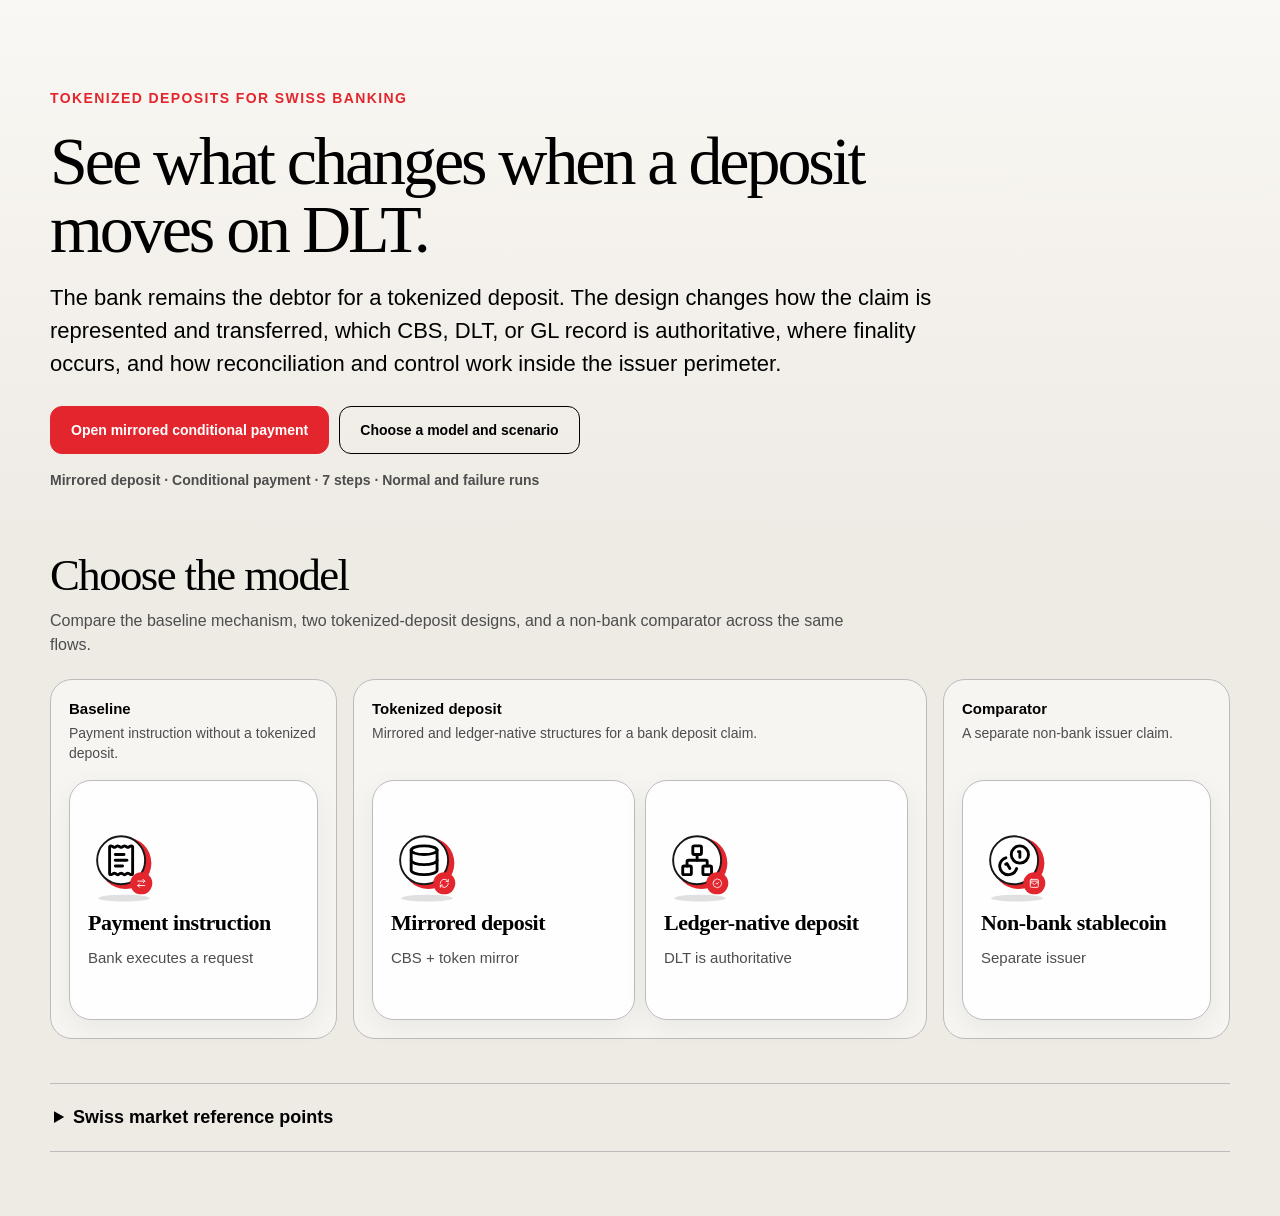
==== commit cae7c6a8: "Redesign demo landing around progressive explorer" ====
--- a/demo/index.html
+++ b/demo/index.html
@@ -43,7 +43,8 @@
     }
 
     button,
-    input {
+    input,
+    select {
       font: inherit;
     }
 
@@ -53,10 +54,15 @@
 
     button:focus-visible,
     input:focus-visible,
-    dialog:focus-visible {
-      outline: none;
+    select:focus-visible,
+    summary:focus-visible,
+    a:focus-visible {
+      outline: 2px solid var(--red);
+      outline-offset: 3px;
       box-shadow: var(--focus);
     }
+
+    h1[tabindex="-1"]:focus { outline: none; }
 
     [hidden] { display: none !important; }
 
@@ -70,23 +76,19 @@
     }
 
     .landing {
-      width: min(1380px, calc(100% - 48px));
+      width: min(1180px, calc(100% - 48px));
       min-height: 100vh;
       margin: 0 auto;
-      padding: 42px 0 64px;
+      padding: 36px 0 64px;
       display: grid;
       align-content: start;
-      gap: 52px;
+      gap: 44px;
     }
 
     .landing-header {
       width: 100%;
-      min-height: min(820px, 92vh);
-      padding: 42px 0 56px;
-      display: grid;
-      grid-template-columns: 1fr;
-      gap: 34px;
-      align-content: center;
+      max-width: 940px;
+      padding: 52px 0 18px;
     }
 
     .landing-hero-kicker {
@@ -99,206 +101,37 @@
     }
 
     .landing h1 {
-      max-width: none;
+      max-width: 860px;
       margin: 0 0 18px;
       font-family: Georgia, "Times New Roman", serif;
-      font-size: clamp(38px, 5.8vw, 74px);
+      font-size: clamp(40px, 5.4vw, 68px);
       font-weight: 500;
       letter-spacing: -0.045em;
-      line-height: 0.98;
-    }
-
-    .landing-definition {
-      max-width: none;
-      margin: 0 0 20px;
-      padding: 14px 0 14px 22px;
-      border-left: 5px solid var(--red);
-      color: var(--ink);
-      font-size: clamp(18px, 1.8vw, 23px);
-      line-height: 1.48;
+      line-height: 1;
     }
 
     .landing-intro {
-      max-width: none;
+      max-width: 900px;
       margin: 0;
       color: var(--ink);
-      font-size: 18px;
-      line-height: 1.55;
-    }
-
-    .hero-architecture {
-      padding-top: 26px;
-      border-top: 1px solid var(--line);
-    }
-
-    .hero-architecture-heading {
-      margin: 0 0 15px;
-    }
-
-    .hero-architecture-heading h2 {
-      margin: 0;
-      font-family: Georgia, "Times New Roman", serif;
-      font-size: clamp(27px, 3vw, 38px);
-      font-weight: 500;
-      letter-spacing: -.025em;
-      line-height: 1.08;
-    }
-
-    .hero-architecture-heading span {
-      display: block;
-      margin-top: 7px;
+      font-size: clamp(18px, 1.8vw, 22px);
+      line-height: 1.5;
+    }
+
+    .landing-actions {
+      margin-top: 26px;
+      display: flex;
+      flex-wrap: wrap;
+      gap: 10px;
+    }
+
+    .landing-actions .button { min-height: 48px; padding-inline: 20px; }
+
+    .run-metadata {
+      margin: 16px 0 0;
       color: var(--muted);
       font-size: 14px;
-    }
-
-    .hero-architecture-flow {
-      display: grid;
-      grid-template-columns: repeat(4, minmax(0, 1fr));
-      gap: 28px;
-    }
-
-    .hero-flow-item {
-      position: relative;
-      min-height: 132px;
-      padding: 21px 28px 20px 22px;
-      display: grid;
-      grid-template-columns: 48px minmax(0, 1fr);
-      column-gap: 14px;
-      align-content: center;
-      border: 1px solid var(--line);
-      border-radius: var(--radius-small);
-      background: var(--card);
-      box-shadow: 0 8px 28px rgba(0, 0, 0, 0.06);
-    }
-
-    .hero-flow-item:not(:last-child)::after {
-      content: "";
-      position: absolute;
-      z-index: 2;
-      top: 50%;
-      right: -15px;
-      width: 28px;
-      height: 28px;
-      border-top: 1px solid var(--line);
-      border-right: 1px solid var(--line);
-      background: var(--card);
-      transform: translateY(-50%) rotate(45deg);
-    }
-
-    .hero-flow-icon {
-      display: grid;
-      width: 48px;
-      height: 48px;
-      place-items: center;
-      border-radius: 50%;
-      background: var(--red-soft);
-    }
-
-    .hero-flow-icon svg {
-      width: 25px;
-      height: 25px;
-      color: var(--red-dark);
-    }
-
-    .hero-flow-copy span,
-    .hero-flow-copy strong {
-      display: block;
-    }
-
-    .hero-flow-copy > span {
-      margin-bottom: 3px;
-      color: var(--red-dark);
-      font-size: 14px;
-      font-weight: 850;
-      letter-spacing: .06em;
-    }
-
-    .hero-flow-copy strong {
-      color: var(--ink);
-      font-size: 17px;
-      line-height: 1.2;
-    }
-
-    .hero-flow-copy small {
-      display: block;
-      margin-top: 6px;
-      color: var(--muted);
-      font-size: 14px;
-      line-height: 1.3;
-    }
-
-    .landing-lens-panel {
-      display: grid;
-      grid-template-columns: minmax(260px, .38fr) minmax(0, .62fr);
-      gap: 46px;
-      align-items: start;
-      padding: 30px;
-      border-radius: var(--radius);
-      color: #fff;
-      background: var(--ink);
-      box-shadow: 0 20px 42px rgba(23, 23, 23, 0.2), 0 2px 8px rgba(23, 23, 23, 0.12);
-    }
-
-    .landing-lens-heading > p {
-      margin: 0 0 8px;
-      padding-left: 10px;
-      border-left: 3px solid var(--red);
-      color: #fff;
-      font-size: 14px;
-      font-weight: 850;
-      letter-spacing: .08em;
-      text-transform: uppercase;
-    }
-
-    .landing-lens-panel h2 {
-      margin: 0;
-      font-family: Georgia, "Times New Roman", serif;
-      font-size: clamp(27px, 3vw, 38px);
-      font-weight: 500;
-      letter-spacing: -.025em;
-      line-height: 1.08;
-    }
-
-    .landing-lenses {
-      width: 100%;
-      margin: 0;
-      padding: 0;
-      display: grid;
-      grid-template-columns: 1fr;
-      gap: 0;
-      list-style: none;
-    }
-
-    .landing-lenses li {
-      padding: 16px 0;
-      display: grid;
-      grid-template-columns: 50px minmax(0, 1fr);
-      gap: 12px;
-      border-top: 1px solid #45413d;
-      color: #d0d0d0;
-      font-size: 14px;
-      line-height: 1.4;
-    }
-
-    .landing-lenses li > span {
-      display: grid;
-      width: 36px;
-      height: 36px;
-      margin: 0;
-      place-items: center;
-      border-radius: 50%;
-      color: #fff;
-      background: var(--red);
-      font-size: 14px;
-      font-weight: 850;
-      letter-spacing: .06em;
-    }
-
-    .landing-lenses strong {
-      display: block;
-      margin-bottom: 3px;
-      color: #fff;
-      font-size: 16px;
+      font-weight: 750;
     }
 
     .landing-choice-section,
@@ -336,289 +169,44 @@
       margin-top: 28px;
     }
 
-    .landing-report,
-    .landing-conclusion {
-      padding: 44px 0;
-      border-top: 1px solid var(--line);
-    }
-
-    .landing-report-header {
-      max-width: 1080px;
-      margin-bottom: 24px;
-    }
-
-    .landing-report h2,
-    .landing-conclusion h2 {
-      margin: 0;
-      font-family: Georgia, "Times New Roman", serif;
-      font-size: clamp(32px, 4.2vw, 54px);
-      font-weight: 500;
-      letter-spacing: -0.04em;
-      line-height: 1.02;
-    }
-
-    .landing-report-header > p:last-child,
-    .landing-conclusion-header > p:last-child {
-      max-width: 1050px;
-      margin: 16px 0 0;
-      color: var(--muted);
-      font-size: 17px;
-      line-height: 1.58;
-    }
-
-    .landing-report-grid {
-      display: grid;
-      grid-template-columns: repeat(4, minmax(0, 1fr));
+    .model-groups {
+      display: grid;
+      grid-template-columns: minmax(0, 1fr) minmax(0, 2fr) minmax(0, 1fr);
       gap: 16px;
-    }
-
-    .landing-report-grid article {
-      min-height: 262px;
-      padding: 24px;
+      align-items: stretch;
+    }
+
+    .model-group {
+      min-width: 0;
+      padding: 18px;
       border: 1px solid var(--line);
       border-radius: var(--radius);
-      color: var(--ink);
-      background: var(--card);
-      box-shadow: 0 8px 28px rgba(0, 0, 0, 0.06);
-    }
-
-    .landing-report-grid h3,
-    .landing-recommendation h3 {
-      margin: 0 0 10px;
-      font-size: 20px;
-      line-height: 1.18;
-    }
-
-    .landing-card-icon {
-      display: grid;
-      width: 82px;
-      height: 78px;
-      margin-bottom: 18px;
-      place-items: center;
-    }
-
-    .landing-card-icon svg {
-      width: 100%;
-      height: 100%;
-      overflow: visible;
-    }
-
-    .landing-report-grid p,
-    .landing-recommendation p,
-    .landing-landscape-card p {
-      margin: 0;
+      background: rgba(255, 255, 255, 0.55);
+    }
+
+    .model-group h3 {
+      margin: 0 0 4px;
+      font-size: 15px;
+    }
+
+    .model-group > p {
+      min-height: 42px;
+      margin: 0 0 14px;
       color: var(--muted);
-      font-size: 15px;
-      line-height: 1.5;
-    }
-
-    .landing-card-key {
-      display: block;
-      margin-top: 15px;
-      padding-top: 13px;
-      border-top: 1px solid var(--line);
-      color: var(--ink);
-      font-size: 14px;
-      font-weight: 800;
-    }
-
-    .landing-landscape {
-      margin-top: 42px;
-      padding-top: 38px;
-      border-top: 1px solid var(--line);
-    }
-
-    .landing-landscape-header {
-      max-width: 960px;
-      margin-bottom: 22px;
-    }
-
-    .landing-landscape-header h3 {
-      margin: 0;
-      font-family: Georgia, "Times New Roman", serif;
-      font-size: clamp(27px, 3vw, 38px);
-      font-weight: 500;
-      letter-spacing: -0.025em;
-      line-height: 1.08;
-    }
-
-    .landing-landscape-header > p:last-child {
-      margin: 10px 0 0;
-      color: var(--muted);
-      font-size: 16px;
-      line-height: 1.5;
-    }
-
-    .landing-landscape-grid {
-      display: grid;
-      grid-template-columns: repeat(4, minmax(0, 1fr));
-      gap: 16px;
-    }
-
-    .landing-landscape-card {
-      min-height: 230px;
-      padding: 22px;
-      border: 1px solid var(--line);
-      border-radius: var(--radius);
-      background: var(--card);
-      box-shadow: 0 8px 28px rgba(0, 0, 0, 0.06);
-    }
-
-    .landing-landscape-card h4 {
-      margin: 0 0 9px;
-      font-size: 18px;
-      line-height: 1.22;
-    }
-
-    .landing-landscape-card > .landing-card-top {
-      display: flex;
-      min-height: 112px;
-      margin-bottom: 16px;
-      align-items: flex-start;
+      font-size: 14px;
+      line-height: 1.4;
+    }
+
+    .model-grid {
+      display: grid;
+      grid-template-columns: repeat(var(--model-columns, 1), minmax(0, 1fr));
       gap: 10px;
-    }
-
-    .landing-landscape-card > .landing-card-top > .landing-card-icon {
-      width: 58px;
-      height: 54px;
-      margin: 0;
-      flex: 0 0 58px;
-    }
-
-    .landing-landscape-card > .landing-card-top > .landing-maturity {
-      margin: 3px 0 0;
-    }
-
-    .landing-landscape-card > .landing-card-top > .landing-maturity-list {
-      min-width: 0;
-      margin: 0;
-    }
-
-    .landing-maturity {
-      display: inline-flex;
-      min-height: 28px;
-      margin-bottom: 16px;
-      padding: 4px 9px;
-      align-items: center;
-      border: 1px solid rgba(227, 38, 46, 0.32);
-      border-radius: 999px;
-      color: #b51f26;
-      background: var(--red-soft);
-      font-size: 14px;
-      font-weight: 800;
-    }
-
-    .landing-maturity-list {
-      display: flex;
-      flex-wrap: wrap;
-      gap: 6px;
-      margin-bottom: 16px;
-    }
-
-    .landing-maturity-list .landing-maturity {
-      margin-bottom: 0;
-    }
-
-    .maturity-dot {
-      width: 8px;
-      height: 8px;
-      margin-right: 7px;
-      flex: 0 0 auto;
-      border-radius: 50%;
-      background: var(--red);
-    }
-
-    .maturity-dot.is-production { background: #3b8c5a; }
-    .maturity-dot.is-exploratory { background: #d18a00; }
-
-    .landing-report-link {
-      margin: 16px 0 0;
-      padding: 17px 20px;
-      border-left: 4px solid var(--red);
-      color: var(--ink);
-      background: var(--card);
-      font-size: 15px;
-      line-height: 1.5;
-    }
-
-    .landing-conclusion {
-      margin-top: 54px;
-      padding-bottom: 10px;
-    }
-
-    .landing-conclusion-header {
-      max-width: 1080px;
-      margin-bottom: 24px;
-    }
-
-    .landing-conclusion-layout {
-      display: grid;
-      grid-template-columns: repeat(3, minmax(0, 1fr));
-      gap: 16px;
-    }
-
-    .landing-recommendation {
-      min-height: 220px;
-      padding: 22px;
-      border: 1px solid var(--line);
-      border-radius: var(--radius);
-      color: var(--ink);
-      background: var(--card);
-      box-shadow: 0 8px 28px rgba(0, 0, 0, 0.06);
-    }
-
-    .landing-recommendation .eyebrow { color: var(--red-dark); }
-    .landing-recommendation h3 { font-family: Georgia, "Times New Roman", serif; font-size: 25px; }
-    .landing-recommendation p { color: var(--muted); }
-
-    .landing-decision-list {
-      margin: 0;
-      display: contents;
-    }
-
-    .landing-decision-list div {
-      min-height: 220px;
-      padding: 22px;
-      border: 1px solid var(--line);
-      border-radius: var(--radius);
-      background: var(--card);
-      box-shadow: 0 8px 28px rgba(0, 0, 0, 0.06);
-    }
-
-    .landing-decision-list dt {
-      margin-bottom: 7px;
-      color: var(--ink);
-      font-size: 15px;
-      font-weight: 850;
-    }
-
-    .landing-decision-list dd {
-      margin: 0;
-      color: var(--muted);
-      font-size: 15px;
-      line-height: 1.5;
-    }
-
-    .landing-conclusion-outcome {
-      margin: 16px 0 0;
-      padding: 18px 20px;
-      border-left: 4px solid var(--red);
-      color: var(--ink);
-      background: var(--card);
-      font-size: 16px;
-      line-height: 1.55;
-    }
-
-    .model-grid {
-      display: grid;
-      grid-template-columns: repeat(4, minmax(0, 1fr));
-      gap: 16px;
     }
 
     .model-card {
       position: relative;
-      min-height: 280px;
-      padding: 24px;
+      min-height: 240px;
+      padding: 18px;
       overflow: hidden;
       border: 1px solid var(--line);
       border-radius: var(--radius);
@@ -642,23 +230,11 @@
       box-shadow: inset 0 0 0 1px var(--red), var(--shadow);
     }
 
-    .model-number {
-      display: grid;
-      place-items: center;
-      width: 48px;
-      height: 48px;
-      margin-bottom: 12px;
-      border-radius: 50%;
-      color: #fff;
-      background: var(--red);
-      font-weight: 850;
-    }
-
     .model-visual {
       display: grid;
-      width: 92px;
-      height: 82px;
-      margin: 0 0 16px;
+      width: 72px;
+      height: 66px;
+      margin: 0 0 14px;
       place-items: center;
       color: var(--ink);
     }
@@ -673,7 +249,7 @@
       display: block;
       max-width: 220px;
       font-family: Georgia, "Times New Roman", serif;
-      font-size: 25px;
+      font-size: 22px;
       font-weight: 600;
       letter-spacing: -0.02em;
       line-height: 1.06;
@@ -685,6 +261,66 @@
       margin-top: 12px;
       color: var(--muted);
       font-size: 15px;
+    }
+
+    .scenario-library-control {
+      margin: 18px 0 0;
+    }
+
+    .swiss-context {
+      border-top: 1px solid var(--line);
+      border-bottom: 1px solid var(--line);
+    }
+
+    .swiss-context summary {
+      padding: 20px 4px;
+      cursor: pointer;
+      font-size: 18px;
+      font-weight: 800;
+    }
+
+    .swiss-context-body {
+      padding: 0 4px 24px;
+    }
+
+    .swiss-context-body > p {
+      max-width: 820px;
+      margin: 0 0 18px;
+      color: var(--muted);
+    }
+
+    .swiss-reference-list {
+      margin: 0;
+      padding: 0;
+      display: grid;
+      grid-template-columns: repeat(4, minmax(0, 1fr));
+      gap: 10px;
+      list-style: none;
+    }
+
+    .swiss-reference-list li {
+      min-width: 0;
+      padding: 16px;
+      border: 1px solid var(--line);
+      border-radius: var(--radius-small);
+      background: var(--card);
+    }
+
+    .swiss-reference-list strong,
+    .swiss-reference-list span { display: block; }
+
+    .swiss-reference-list span {
+      margin: 8px 0;
+      color: var(--red-dark);
+      font-size: 14px;
+      font-weight: 800;
+    }
+
+    .swiss-reference-list p {
+      margin: 0;
+      color: var(--muted);
+      font-size: 14px;
+      line-height: 1.45;
     }
 
     .workspace {
@@ -1822,12 +1458,7 @@
     }
 
     @media (max-width: 1100px) {
-      .hero-architecture-flow { grid-template-columns: repeat(2, minmax(0, 1fr)); }
-      .hero-flow-item:nth-child(2)::after { display: none; }
-      .landing-report-grid,
-      .landing-landscape-grid,
-      .landing-conclusion-layout { grid-template-columns: repeat(2, minmax(0, 1fr)); }
-      .model-grid { grid-template-columns: repeat(2, minmax(0, 1fr)); }
+      .swiss-reference-list { grid-template-columns: repeat(2, minmax(0, 1fr)); }
       .model-card { min-height: 240px; }
       .context-actions { grid-column: 1 / -1; justify-content: flex-end; }
       .failure-bar { padding-left: 0; }
@@ -1835,7 +1466,8 @@
     }
 
     @media (max-width: 900px) {
-      .landing-lens-panel { grid-template-columns: 1fr; }
+      .model-groups { grid-template-columns: repeat(2, minmax(0, 1fr)); }
+      .model-group:nth-child(2) { grid-column: 1 / -1; grid-row: 2; }
       .scenario-heading.has-failure { grid-template-columns: 1fr; }
       .stage-layout { grid-template-columns: 1fr; }
       .inspector { min-height: 250px; }
@@ -1855,20 +1487,14 @@
         align-content: start;
       }
 
-      .landing-header { min-height: auto; padding: 34px 0 44px; }
-      .landing-lens-panel { padding: 24px; }
-      .hero-architecture-heading { display: block; }
-      .hero-architecture-heading span { display: block; margin-top: 5px; }
-      .hero-architecture-flow { grid-template-columns: 1fr; gap: 12px; }
-      .hero-flow-item::after { display: none !important; }
-      .landing-report-grid,
-      .landing-landscape-grid,
-      .landing-conclusion-layout { grid-template-columns: 1fr; }
-      .landing-report,
-      .landing-conclusion { padding-block: 38px; }
+      .landing-header { padding: 34px 0 10px; }
+      .landing-actions { display: grid; }
+      .landing-actions .button { width: 100%; }
+      .model-groups { grid-template-columns: 1fr; }
+      .model-group:nth-child(2) { grid-column: auto; grid-row: auto; }
       .model-grid { grid-template-columns: 1fr; }
-      .model-card { min-height: 210px; }
-      .model-number { margin-bottom: 24px; }
+      .model-card { min-height: 196px; }
+      .swiss-reference-list { grid-template-columns: 1fr; }
 
       .context-bar,
       .failure-bar,
@@ -2248,187 +1874,54 @@
   <main>
     <section class="landing" id="landing" aria-labelledby="landing-title">
       <header class="landing-header">
-        <div class="landing-hero-copy">
-          <p class="landing-hero-kicker">Tokenized deposits for Swiss banking</p>
-          <h1 id="landing-title" tabindex="-1">Tokenized deposits: how architecture changes a payment.</h1>
-          <p class="landing-definition">A tokenized deposit is a claim on a commercial bank represented or operated through token or distributed-ledger technology.</p>
-          <p class="landing-intro">Tokenization can coordinate bank money with conditions, assets, currencies and institutions. Its value must be demonstrated against core-banking automation, account APIs, SIC Instant Payments and ordinary escrow.</p>
+        <p class="landing-hero-kicker">Tokenized deposits for Swiss banking</p>
+        <h1 id="landing-title" tabindex="-1">See what changes when a deposit moves on DLT.</h1>
+        <p class="landing-intro">The bank remains the debtor for a tokenized deposit. The design changes how the claim is represented and transferred, which CBS, DLT, or GL record is authoritative, where finality occurs, and how reconciliation and control work inside the issuer perimeter.</p>
+        <div class="landing-actions">
+          <button class="button button-primary" id="open-featured-flow" type="button">Open mirrored conditional payment</button>
+          <a class="button" href="#landing-models">Choose a model and scenario</a>
         </div>
-
-        <section class="hero-architecture" aria-labelledby="hero-architecture-title">
-          <header class="hero-architecture-heading">
-            <h2 id="hero-architecture-title">Four alternative structures</h2>
-            <span>Compared across the same payment scenarios—not a maturity sequence</span>
-          </header>
-          <div class="hero-architecture-flow">
-            <article class="hero-flow-item">
-              <span class="hero-flow-icon" data-hero-icon="receipt-text" aria-hidden="true"></span>
-              <div class="hero-flow-copy"><span>01</span><strong>Payment instruction</strong><small>Bank executes a request</small></div>
-            </article>
-            <article class="hero-flow-item">
-              <span class="hero-flow-icon" data-hero-icon="database" aria-hidden="true"></span>
-              <div class="hero-flow-copy"><span>02</span><strong>Mirrored deposit</strong><small>CBS + token mirror</small></div>
-            </article>
-            <article class="hero-flow-item">
-              <span class="hero-flow-icon" data-hero-icon="network" aria-hidden="true"></span>
-              <div class="hero-flow-copy"><span>03</span><strong>Native on-chain</strong><small>DLT is authoritative</small></div>
-            </article>
-            <article class="hero-flow-item">
-              <span class="hero-flow-icon" data-hero-icon="coins" aria-hidden="true"></span>
-              <div class="hero-flow-copy"><span>04</span><strong>Non-bank stablecoin</strong><small>Separate issuer claim</small></div>
-            </article>
-          </div>
-        </section>
-
-        <aside class="landing-lens-panel" aria-labelledby="landing-lens-title">
-          <div class="landing-lens-heading">
-            <p>How to read the explorer</p>
-            <h2 id="landing-lens-title">Four questions follow every payment.</h2>
-          </div>
-          <ol class="landing-lenses" aria-label="Questions examined by the demonstration">
-            <li><span>01</span><div><strong>Claim</strong>Who owes the value to the holder?</div></li>
-            <li><span>02</span><div><strong>Authority</strong>Which record defines ownership?</div></li>
-            <li><span>03</span><div><strong>Settlement</strong>Which asset completes the payment?</div></li>
-            <li><span>04</span><div><strong>Control</strong>Who can issue, transfer, pause and recover?</div></li>
-          </ol>
-        </aside>
+        <p class="run-metadata">Mirrored deposit · Conditional payment · 7 steps · Normal and failure runs</p>
       </header>
 
-      <section class="landing-report" aria-labelledby="landing-context-title">
-        <header class="landing-report-header">
-          <p class="eyebrow">Before the explorer</p>
-          <h2 id="landing-context-title">Understand the money before choosing the technology.</h2>
-          <p>A tokenized deposit remains a commercial-bank liability. Tokenization may change its representation and workflow, while the product must still define the debtor, authoritative record, settlement arrangement and legal effect.</p>
+      <section class="landing-choice-section" id="landing-models" aria-labelledby="landing-model-title">
+        <header class="landing-choice-heading">
+          <h2 id="landing-model-title">Choose the model</h2>
+          <p>Compare the baseline mechanism, two tokenized-deposit designs, and a non-bank comparator across the same flows.</p>
         </header>
-
-        <div class="landing-report-grid">
-          <article>
-            <span class="landing-card-icon" data-guide-icon="landmark" data-guide-badge="coins" aria-hidden="true"></span>
-            <h3>It remains bank money</h3>
-            <p>The issuing bank owes the value to the holder. The token does not create a second asset or turn the deposit into central-bank money.</p>
-            <span class="landing-card-key">Define the debtor and holder</span>
-          </article>
-          <article>
-            <span class="landing-card-icon" data-guide-icon="database" data-guide-badge="badge-check" aria-hidden="true"></span>
-            <h3>The record model matters</h3>
-            <p>The CBS, DLT and general ledger may record related facts. The design must state which record prevails and how disagreements are repaired.</p>
-            <span class="landing-card-key">Name the authoritative record</span>
-          </article>
-          <article>
-            <span class="landing-card-icon" data-guide-icon="workflow" data-guide-badge="lock-keyhole" aria-hidden="true"></span>
-            <h3>Tokenization adds coordination</h3>
-            <p>Shared state can support conditional release, synchronized asset or FX exchange and workflows involving several institutions.</p>
-            <span class="landing-card-key">Prove value beyond ordinary payments</span>
-          </article>
-          <article>
-            <span class="landing-card-icon" data-guide-icon="git-compare-arrows" data-guide-badge="network" aria-hidden="true"></span>
-            <h3>Architectures change the risk</h3>
-            <p>An instruction, CBS mirror, authoritative on-chain deposit and separate stablecoin place authority, recovery and issuer risk differently.</p>
-            <span class="landing-card-key">Compare the same flow across models</span>
-          </article>
-        </div>
-
-        <section class="landing-landscape" aria-labelledby="landing-landscape-title">
-          <header class="landing-landscape-header">
-            <p class="eyebrow">Swiss landscape</p>
-            <h3 id="landing-landscape-title">Related initiatives test different parts of the system.</h3>
-            <p>Maturity labels show what each initiative has demonstrated or put into operation. They distinguish production infrastructure, pilots, proofs of concept and sandboxes; none is approval for a bank-specific tokenized deposit.</p>
-          </header>
-
-          <div class="landing-landscape-grid">
-            <article class="landing-landscape-card">
-              <div class="landing-card-top">
-                <span class="landing-card-icon" data-guide-icon="landmark" data-guide-badge="arrow-right-left" aria-hidden="true"></span>
-                <span class="landing-maturity"><span class="maturity-dot is-production" aria-hidden="true"></span>Production</span>
-              </div>
-              <h4>SIC and Instant Payments</h4>
-              <p>CHF interbank settlement in SNB money and the domestic benchmark for fast, continuously available account payments.</p>
-            </article>
-            <article class="landing-landscape-card">
-              <div class="landing-card-top">
-                <span class="landing-card-icon" data-guide-icon="receipt-text" data-guide-badge="workflow" aria-hidden="true"></span>
-                <span class="landing-maturity"><span class="maturity-dot is-exploratory" aria-hidden="true"></span>Concept · PoC · pilot</span>
-              </div>
-              <h4>SBA and bank initiatives</h4>
-              <p>The SBA PoC used on-chain instructions with off-chain account movements. Bank pilots examine treasury and programmable-payment uses.</p>
-            </article>
-            <article class="landing-landscape-card">
-              <div class="landing-card-top">
-                <span class="landing-card-icon" data-guide-icon="network" data-guide-badge="landmark" aria-hidden="true"></span>
-                <div class="landing-maturity-list" aria-label="Maturity by initiative">
-                  <span class="landing-maturity"><span class="maturity-dot is-exploratory" aria-hidden="true"></span>Helvetia · Pilot</span>
-                  <span class="landing-maturity"><span class="maturity-dot is-production" aria-hidden="true"></span>BX · Production scope</span>
-                  <span class="landing-maturity"><span class="maturity-dot" aria-hidden="true"></span>Agorá · Controlled test</span>
-                </div>
-              </div>
-              <h4>Helvetia, BX and Agorá</h4>
-              <p>These initiatives examine tokenized central-bank settlement, DLT securities infrastructure and cross-border workflows at different stages of deployment.</p>
-            </article>
-            <article class="landing-landscape-card">
-              <div class="landing-card-top">
-                <span class="landing-card-icon" data-guide-icon="coins" data-guide-badge="wallet-cards" aria-hidden="true"></span>
-                <span class="landing-maturity"><span class="maturity-dot is-exploratory" aria-hidden="true"></span>Sandbox</span>
-              </div>
-              <h4>CHF stablecoin work</h4>
-              <p>An adjacent private-money model with a separate issuer and reserve arrangement rather than a deposit claim on the customer’s bank.</p>
-            </article>
-          </div>
-        </section>
-
-        <p class="landing-report-link"><strong>Next:</strong> choose one architecture and one scenario. The explorer will show how the claim, authority, settlement and controls change at every step.</p>
-      </section>
-
-      <section class="landing-choice-section" aria-labelledby="landing-model-title">
-        <header class="landing-choice-heading">
-          <p class="eyebrow">Step 1 of 2</p>
-          <h2 id="landing-model-title">Choose the money architecture</h2>
-          <p>The architecture determines the holder’s claim, the authoritative record and the role of the bank or issuer throughout the selected flow.</p>
-        </header>
-        <div class="model-grid" id="model-grid" aria-label="Money architectures"></div>
+        <div class="model-groups" id="model-grid" aria-label="Money models"></div>
       </section>
 
       <section class="landing-scenario-section" id="landing-scenarios" aria-labelledby="landing-scenario-title" hidden>
         <header class="landing-choice-heading">
-          <p class="eyebrow">Step 2 of 2</p>
-          <h2 id="landing-scenario-title">Choose the scenario to examine</h2>
-          <p id="landing-scenario-help">Recommended scenarios are marked, while the complete library remains available.</p>
+          <h2 id="landing-scenario-title">Choose a scenario</h2>
+          <p id="landing-scenario-help"></p>
         </header>
         <div class="landing-scenario-groups" id="landing-scenario-groups"></div>
+        <p class="scenario-library-control">
+          <button class="button" id="scenario-library-toggle" type="button" aria-controls="landing-scenario-groups" aria-expanded="false">Show all 11 scenarios</button>
+        </p>
       </section>
 
-      <section class="landing-conclusion" aria-labelledby="landing-conclusion-title">
-          <header class="landing-conclusion-header">
-            <p class="eyebrow">Decision perspective</p>
-            <h2 id="landing-conclusion-title">Use the explorer to narrow a bank proposition—not to select a ledger.</h2>
-            <p>A technical flow demonstrates a mechanism. Adoption also requires product, legal, financial, risk and operating evidence.</p>
-          </header>
-
-          <div class="landing-conclusion-layout">
-            <article class="landing-recommendation">
-              <span class="landing-card-icon" data-guide-icon="database" data-guide-badge="refresh-cw" aria-hidden="true"></span>
-              <p class="eyebrow">Starting hypothesis</p>
-              <h3>A narrow CBS-authoritative pilot</h3>
-              <p>Bank-issued CHF mirror, identified customers, recoverable wallets, low limits, one conditional flow and continuous CBS, GL and token reconciliation.</p>
-            </article>
-
-            <dl class="landing-decision-list">
-              <div><span class="landing-card-icon" data-guide-icon="scale" data-guide-badge="badge-check" aria-hidden="true"></span><dt>Business fit</dt><dd>Beat APIs, SIC or escrow on measured value.</dd></div>
-              <div><span class="landing-card-icon" data-guide-icon="landmark" data-guide-badge="database" aria-hidden="true"></span><dt>Claim and authority</dt><dd>Approve the debtor, transfer effect and prevailing record.</dd></div>
-              <div><span class="landing-card-icon" data-guide-icon="coins" data-guide-badge="arrow-right-left" aria-hidden="true"></span><dt>Settlement and liquidity</dt><dd>Define finality, anchor asset and funding obligations.</dd></div>
-              <div><span class="landing-card-icon" data-guide-icon="shield-alert" data-guide-badge="lock-keyhole" aria-hidden="true"></span><dt>Controls and privacy</dt><dd>Test AML, secrecy, reconciliation and recovery.</dd></div>
-              <div><span class="landing-card-icon" data-guide-icon="workflow" data-guide-badge="key-round" aria-hidden="true"></span><dt>Governance and evidence</dt><dd>Name owners, pause rights, exit paths and gates.</dd></div>
-            </dl>
-          </div>
-
-          <p class="landing-conclusion-outcome"><strong>Valid outcomes: proceed, narrow, postpone or use ordinary payments.</strong> Stop while creditor, liability, finality or customer-value recovery remains unresolved.</p>
-      </section>
+      <details class="swiss-context" id="swiss-context">
+        <summary>Swiss market reference points</summary>
+        <div class="swiss-context-body">
+          <p>These are reference points, not interchangeable blueprints or approval for a bank-specific tokenized deposit.</p>
+          <ul class="swiss-reference-list">
+            <li><strong>SIC and Instant Payments</strong><span>Production</span><p>CHF interbank settlement in SNB money and the domestic reference for instant account payments.</p></li>
+            <li><strong>Project Agorá</strong><span>Controlled test</span><p>A multi-jurisdiction test of tokenized cross-border wholesale payments.</p></li>
+            <li><strong>Project Helvetia</strong><span>Pilot</span><p>Settlement of tokenized assets in central bank money on DLT.</p></li>
+            <li><strong>BX Digital</strong><span>Production scope</span><p>DLT trading and settlement infrastructure for tokenized securities.</p></li>
+          </ul>
+        </div>
+      </details>
     </section>
 
     <section class="workspace" id="workspace" hidden aria-labelledby="scenario-title">
       <div class="context-shell">
         <nav class="context-bar" aria-label="Current flow and controls">
           <div class="context-current">
-            <button class="overview-button" id="back-to-overview" type="button" aria-label="Back to research overview">Overview</button>
+            <button class="overview-button" id="back-to-overview" type="button" aria-label="Back to overview">Overview</button>
             <div class="swiss-mark" aria-hidden="true">+</div>
             <div class="context-copy">
               <span class="context-label">Current flow</span>
@@ -2562,7 +2055,7 @@
         },
         native: {
           number: "03",
-          name: "Native on-chain",
+          name: "Ledger-native deposit",
           summary: "DLT is authoritative",
           defaultScenario: "same",
           recommended: ["same", "pvp", "bridge", "mismatch"],
@@ -2584,6 +2077,12 @@
         }
       };
 
+      const modelGroups = [
+        { id: "baseline", label: "Baseline", description: "Payment instruction without a tokenized deposit.", modelIds: ["instruction"] },
+        { id: "tokenized", label: "Tokenized deposit", description: "Mirrored and ledger-native structures for a bank deposit claim.", modelIds: ["mirrored", "native"] },
+        { id: "comparator", label: "Comparator", description: "A separate non-bank issuer claim.", modelIds: ["stablecoin"] }
+      ];
+
       const visualSvg = (content, viewBox = "0 0 150 150") => `<svg viewBox="${viewBox}" aria-hidden="true">${content}</svg>`;
 
       // Interface pictograms use Lucide SVG paths under the ISC License.
@@ -2606,14 +2105,6 @@
         native: iconVisual("network", "badge-check"),
         stablecoin: iconVisual("coins", "wallet-cards")
       };
-
-      document.querySelectorAll?.("[data-hero-icon]").forEach((visual) => {
-        visual.innerHTML = lucideSvg(visual.dataset.heroIcon);
-      });
-
-      document.querySelectorAll?.("[data-guide-icon]").forEach((visual) => {
-        visual.innerHTML = iconVisual(visual.dataset.guideIcon, visual.dataset.guideBadge || "");
-      });
 
       const scenarioVisuals = {
         mint: iconVisual("banknote-arrow-up", "badge-check"),
@@ -3038,7 +2529,8 @@
       const state = {
         model: null,
         scenario: null,
-        pendingModel: null,
+        landing: { model: null, scenarioScope: "suggested" },
+        dialogModel: null,
         failure: null,
         step: 0,
         timer: null,
@@ -3090,7 +2582,8 @@
       const elements = {
         landing: $("#landing"), workspace: $("#workspace"), modelGrid: $("#model-grid"),
         landingScenarios: $("#landing-scenarios"), landingScenarioGroups: $("#landing-scenario-groups"),
-        landingScenarioHelp: $("#landing-scenario-help"),
+        landingScenarioHelp: $("#landing-scenario-help"), scenarioLibraryToggle: $("#scenario-library-toggle"),
+        openFeaturedFlow: $("#open-featured-flow"),
         contextModel: $("#context-model"), contextScenario: $("#context-scenario"),
         runModeSelect: $("#run-mode-select"), changeFlow: $("#change-flow"), backToOverview: $("#back-to-overview"),
         scenarioHeading: $(".scenario-heading"), scenarioCategory: $("#scenario-category"), scenarioTitle: $("#scenario-title"),
@@ -3140,9 +2633,12 @@
       function validateDemoData() {
         let explanationCount = 0;
         let failureCombinationCount = 0;
+        const groupedModelIds = modelGroups.flatMap((group) => group.modelIds);
+        if (groupedModelIds.length !== modelIds.length || new Set(groupedModelIds).size !== modelIds.length || groupedModelIds.some((id) => !models[id])) throw new Error("Model taxonomy must include each model once");
         Object.entries(models).forEach(([id, model]) => {
           if (!scenarios[model.defaultScenario]) throw new Error("Unknown default scenario for " + id);
           if (model.recommended.some((scenarioId) => !scenarios[scenarioId])) throw new Error("Unknown recommendation for " + id);
+          if (model.recommended.length !== 4 || new Set(model.recommended).size !== 4) throw new Error("Expected four unique suggestions for " + id);
           if (!modelVisuals[id]) throw new Error("Missing model visual for " + id);
         });
         Object.entries(scenarios).forEach(([scenarioId, scenarioData]) => {
@@ -3183,28 +2679,49 @@
 
       const validationStats = validateDemoData();
 
+      function scenarioIdsFor(modelId, scope) {
+        return scope === "suggested" ? [...models[modelId].recommended] : Object.keys(scenarios);
+      }
+
+      function scenarioGroupsFor(ids) {
+        const selectedIds = new Set(ids);
+        return Object.entries(categories).map(([id, label]) => ({
+          id,
+          label,
+          scenarioIds: Object.keys(scenarios).filter((scenarioId) => selectedIds.has(scenarioId) && scenarios[scenarioId].category === id)
+        })).filter((group) => group.scenarioIds.length);
+      }
+
       function renderModelCards() {
-        elements.modelGrid.replaceChildren(...Object.entries(models).map(([id, model]) => {
-          const button = makeButton("model-card", "", {
-            "data-model": id,
-            "aria-label": model.name + ": " + model.summary,
-            "aria-pressed": String(state.pendingModel === id)
-          });
-          const number = document.createElement("span"); number.className = "model-number"; number.textContent = model.number;
-          const visual = document.createElement("span"); visual.className = "model-visual"; visual.setAttribute("aria-hidden", "true"); visual.innerHTML = modelVisuals[id];
-          const name = document.createElement("strong"); name.textContent = model.name;
-          const summary = document.createElement("span"); summary.textContent = model.summary;
-          button.append(number, visual, name, summary);
-          return button;
+        elements.modelGrid.replaceChildren(...modelGroups.map((group) => {
+          const section = document.createElement("section"); section.className = "model-group"; section.dataset.modelGroup = group.id;
+          const heading = document.createElement("h3"); heading.textContent = group.label;
+          const description = document.createElement("p"); description.textContent = group.description;
+          const grid = document.createElement("div"); grid.className = "model-grid"; grid.style.setProperty("--model-columns", String(group.modelIds.length));
+          grid.append(...group.modelIds.map((id) => {
+            const model = models[id];
+            const button = makeButton("model-card", "", {
+              "data-model": id,
+              "aria-label": model.name + ": " + model.summary,
+              "aria-pressed": String(state.landing.model === id)
+            });
+            const visual = document.createElement("span"); visual.className = "model-visual"; visual.setAttribute("aria-hidden", "true"); visual.innerHTML = modelVisuals[id];
+            const name = document.createElement("strong"); name.textContent = model.name;
+            const summary = document.createElement("span"); summary.textContent = model.summary;
+            button.append(visual, name, summary);
+            return button;
+          }));
+          section.append(heading, description, grid);
+          return section;
         }));
       }
 
-      function scenarioButton(id) {
+      function scenarioButton(id, { modelId, markRecommended }) {
         const scenarioData = scenarios[id];
-        const recommended = models[state.pendingModel].recommended.includes(id);
+        const recommended = markRecommended && models[modelId].recommended.includes(id);
         const button = makeButton("scenario-option" + (recommended ? " is-recommended" : ""), "", {
           "data-scenario": id,
-          "aria-pressed": String(state.scenario === id && state.pendingModel === state.model)
+          "aria-pressed": String(state.scenario === id && modelId === state.model)
         });
         const visual = document.createElement("span"); visual.className = "scenario-thumbnail"; visual.setAttribute("aria-hidden", "true"); visual.innerHTML = scenarioVisuals[id];
         const title = document.createElement("strong"); title.textContent = scenarioData.name;
@@ -3213,31 +2730,44 @@
         return button;
       }
 
-      function buildScenarioGroups() {
-        return Object.entries(categories).map(([categoryId, categoryName]) => {
-          const section = document.createElement("section"); section.className = "scenario-group";
-          const heading = document.createElement("h4"); heading.textContent = categoryName;
+      function renderScenarioGroups(target, { modelId, scenarioIds, markRecommended }) {
+        target.replaceChildren(...scenarioGroupsFor(scenarioIds).map((group) => {
+          const section = document.createElement("section"); section.className = "scenario-group"; section.dataset.scenarioGroup = group.id;
+          const heading = document.createElement("h4"); heading.textContent = group.label;
           const grid = document.createElement("div"); grid.className = "scenario-grid";
-          Object.entries(scenarios).filter(([, scenarioData]) => scenarioData.category === categoryId).forEach(([id]) => grid.append(scenarioButton(id)));
+          grid.append(...group.scenarioIds.map((id) => scenarioButton(id, { modelId, markRecommended })));
           section.append(heading, grid);
           return section;
-        });
+        }));
       }
 
       function renderLandingScenarios() {
-        elements.landingScenarioHelp.textContent = "Recommended for " + models[state.pendingModel].name + " are marked. Every scenario remains available for comparison.";
-        elements.landingScenarioGroups.replaceChildren(...buildScenarioGroups());
+        const { model, scenarioScope } = state.landing;
+        const scenarioIds = scenarioIdsFor(model, scenarioScope);
+        elements.landingScenarioHelp.textContent = scenarioScope === "suggested"
+          ? "Four suggested scenarios for " + models[model].name + "."
+          : "All 11 scenarios for " + models[model].name + ".";
+        elements.scenarioLibraryToggle.textContent = scenarioScope === "suggested" ? "Show all 11 scenarios" : "Show 4 suggested scenarios";
+        elements.scenarioLibraryToggle.setAttribute("aria-expanded", String(scenarioScope === "all"));
+        renderScenarioGroups(elements.landingScenarioGroups, { modelId: model, scenarioIds, markRecommended: false });
       }
 
       function renderFlowDialog() {
         elements.dialogModelGrid.replaceChildren(...Object.entries(models).map(([id, model]) => {
-          const button = makeButton("dialog-model-option", "", { "data-dialog-model": id, "aria-pressed": String(state.pendingModel === id) });
+          const button = makeButton("dialog-model-option", "", {
+            "data-dialog-model": id,
+            "aria-pressed": String(state.dialogModel === id)
+          });
           const visual = document.createElement("span"); visual.setAttribute("aria-hidden", "true"); visual.innerHTML = modelVisuals[id];
           const label = document.createElement("strong"); label.textContent = model.name;
           button.append(visual, label);
           return button;
         }));
-        elements.scenarioGroups.replaceChildren(...buildScenarioGroups());
+        renderScenarioGroups(elements.scenarioGroups, {
+          modelId: state.dialogModel,
+          scenarioIds: scenarioIdsFor(state.dialogModel, "all"),
+          markRecommended: true
+        });
       }
 
       function renderRunMode() {
@@ -3465,7 +2995,8 @@
       }
 
       function chooseLandingModel(modelId) {
-        state.pendingModel = modelId;
+        state.landing.model = modelId;
+        state.landing.scenarioScope = "suggested";
         elements.modelGrid.querySelectorAll("[data-model]").forEach((card) => card.setAttribute("aria-pressed", String(card.dataset.model === modelId)));
         renderLandingScenarios();
         elements.landingScenarios.hidden = false;
@@ -3479,7 +3010,7 @@
         stopPlayback();
         state.model = modelId;
         state.scenario = scenarioId;
-        state.pendingModel = modelId;
+        state.landing.model = modelId;
         state.failure = null;
         state.step = 0;
         elements.landing.hidden = true;
@@ -3494,7 +3025,7 @@
         elements.workspace.hidden = true;
         elements.landing.hidden = false;
         renderModelCards();
-        if (state.pendingModel) {
+        if (state.landing.model) {
           renderLandingScenarios();
           elements.landingScenarios.hidden = false;
         }
@@ -3504,15 +3035,17 @@
 
       function openFlowDialog() {
         stopPlayback();
-        state.pendingModel = state.model;
+        state.dialogModel = state.model;
         state.dialogReturnFocus = document.activeElement;
         renderFlowDialog();
         elements.dialog.showModal();
       }
 
       function commitFlow(scenarioId) {
-        startScenario(state.pendingModel, scenarioId);
+        const modelId = state.dialogModel;
+        state.dialogReturnFocus = null;
         elements.dialog.close();
+        startScenario(modelId, scenarioId);
       }
 
       renderModelCards();
@@ -3523,7 +3056,12 @@
       });
       elements.landingScenarioGroups.addEventListener("click", (event) => {
         const scenarioCard = event.target.closest("[data-scenario]");
-        if (scenarioCard) startScenario(state.pendingModel, scenarioCard.dataset.scenario);
+        if (scenarioCard) startScenario(state.landing.model, scenarioCard.dataset.scenario);
+      });
+      elements.openFeaturedFlow.addEventListener("click", () => startScenario("mirrored", "conditional"));
+      elements.scenarioLibraryToggle.addEventListener("click", () => {
+        state.landing.scenarioScope = state.landing.scenarioScope === "suggested" ? "all" : "suggested";
+        renderLandingScenarios();
       });
 
       elements.changeFlow.addEventListener("click", openFlowDialog);
@@ -3531,7 +3069,7 @@
       elements.closeDialog.addEventListener("click", () => elements.dialog.close());
       elements.dialog.addEventListener("click", (event) => {
         const modelButton = event.target.closest("[data-dialog-model]");
-        if (modelButton) { state.pendingModel = modelButton.dataset.dialogModel; renderFlowDialog(); return; }
+        if (modelButton) { state.dialogModel = modelButton.dataset.dialogModel; renderFlowDialog(); return; }
         const scenarioButton = event.target.closest("[data-scenario]");
         if (scenarioButton) commitFlow(scenarioButton.dataset.scenario);
       });
@@ -3578,8 +3116,8 @@
       });
 
       window.TokenizedDepositDemo = Object.freeze({
-        models, scenarios, failures, validationStats,
-        getState: () => ({ ...state, timer: Boolean(state.timer) }),
+        models, modelGroups, scenarios, failures, validationStats,
+        getState: () => ({ ...state, landing: { ...state.landing }, timer: Boolean(state.timer) }),
         getCurrentStep: () => ({ ...currentStep(), model: state.model, scenario: state.scenario, blocked: isBlocked() })
       });
     })();
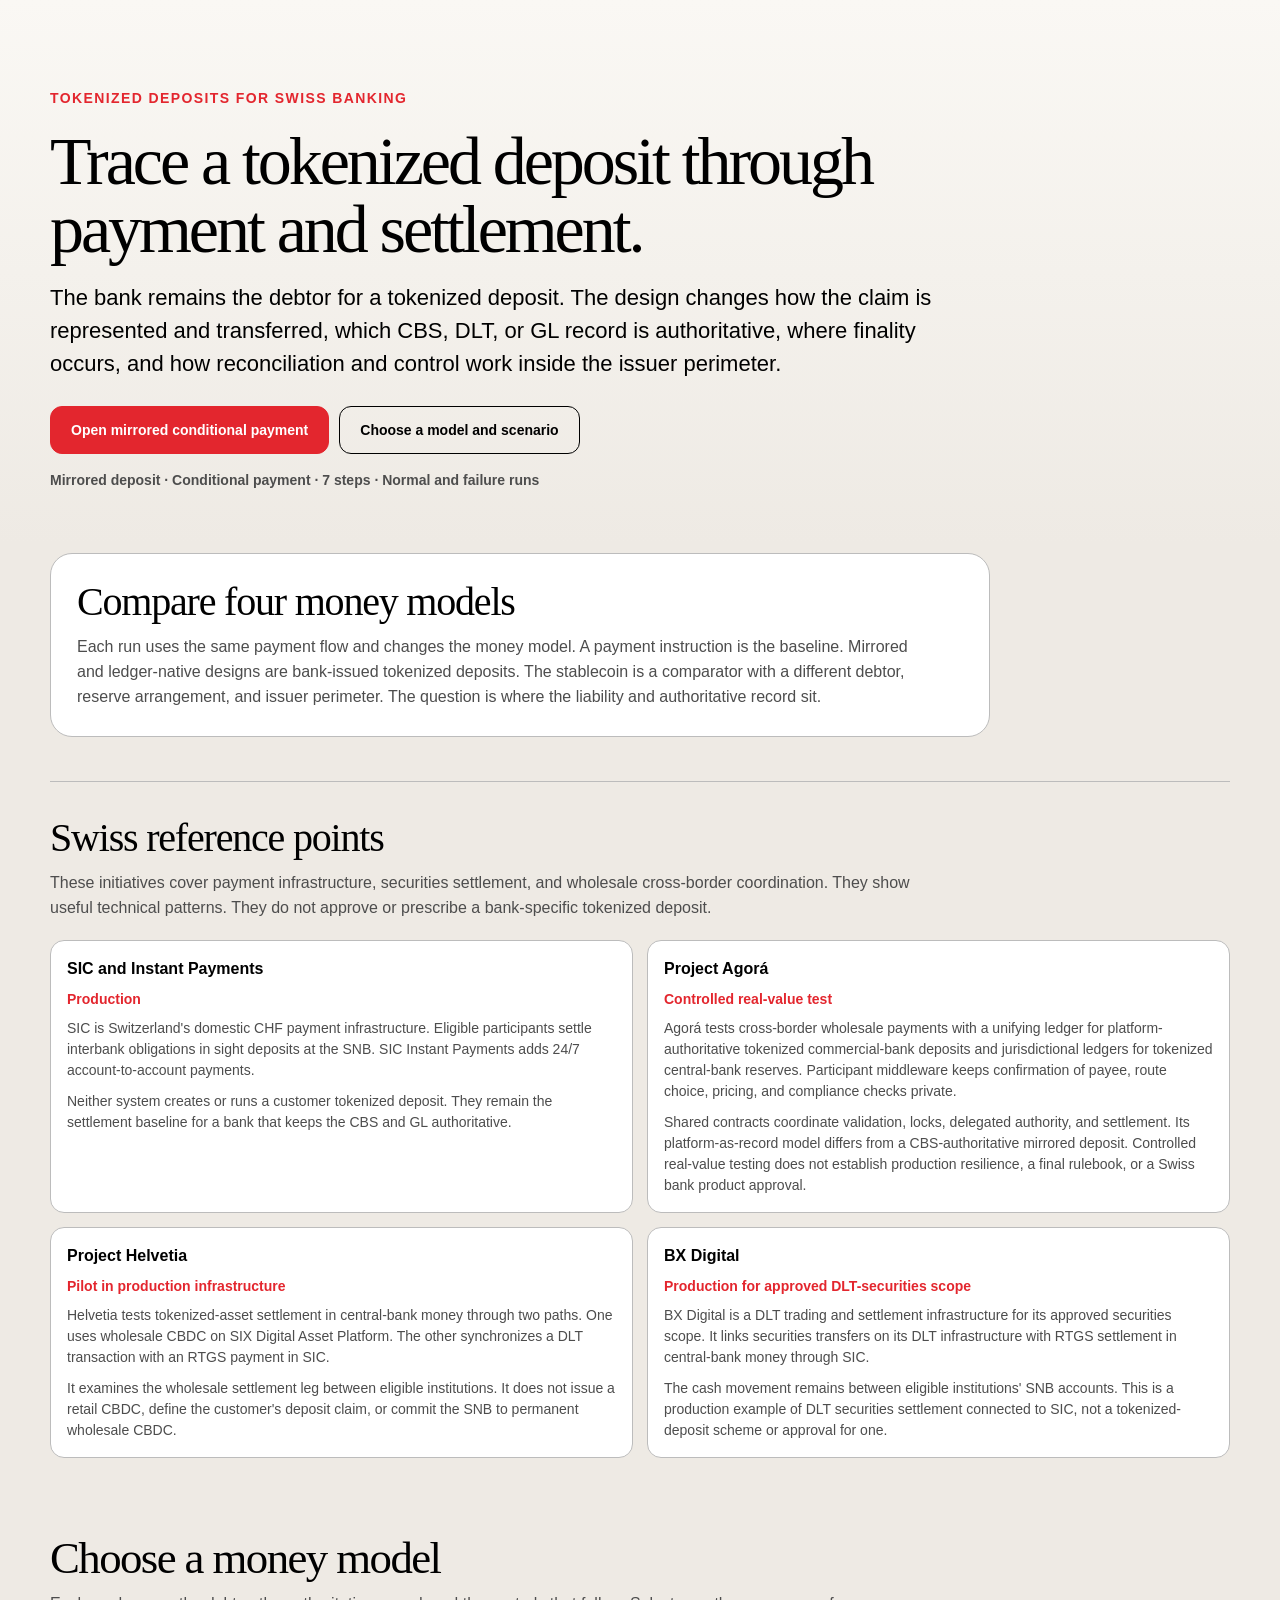
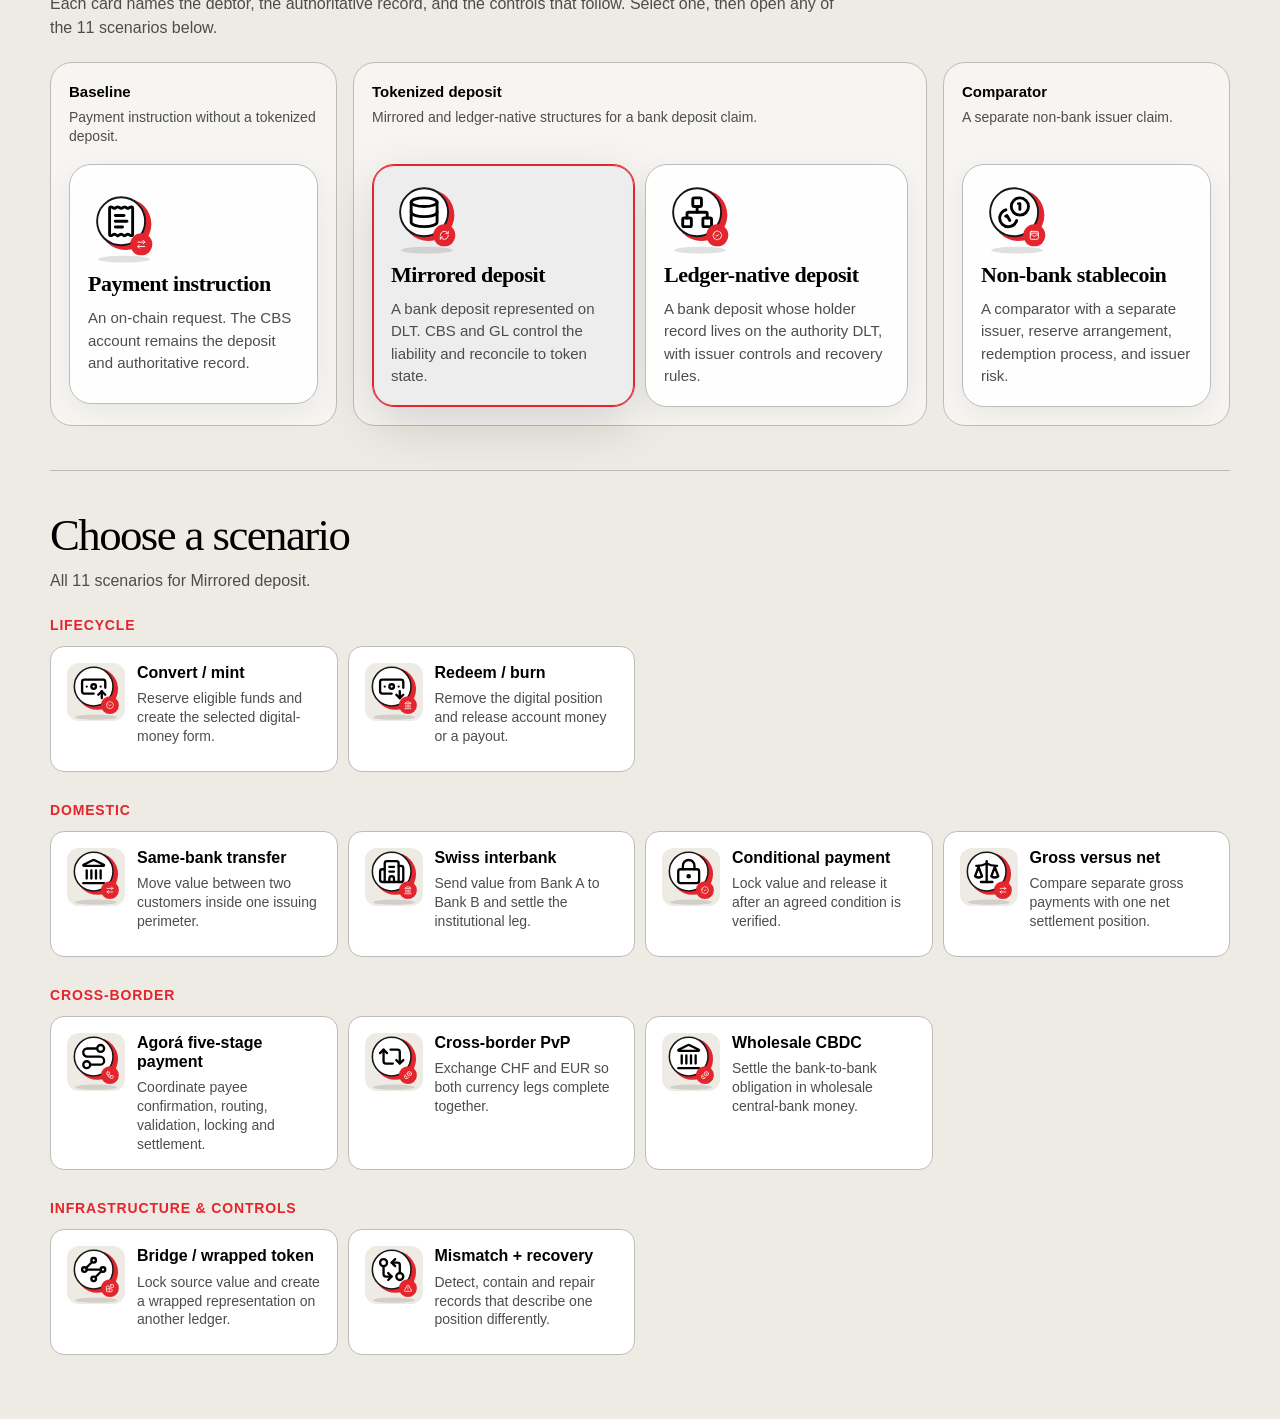
==== commit 932f521d: "Refine landing context and scenario access" ====
--- a/demo/index.html
+++ b/demo/index.html
@@ -134,6 +134,33 @@
       font-weight: 750;
     }
 
+    .landing-orientation {
+      max-width: 940px;
+      padding: 26px;
+      border: 1px solid var(--line);
+      border-radius: var(--radius);
+      background: var(--card);
+    }
+
+    .landing-orientation h2,
+    .swiss-context h2 {
+      margin: 0;
+      font-family: Georgia, "Times New Roman", serif;
+      font-size: clamp(28px, 3.2vw, 40px);
+      font-weight: 500;
+      letter-spacing: -0.03em;
+      line-height: 1.08;
+    }
+
+    .landing-orientation p,
+    .swiss-context-header p {
+      max-width: 860px;
+      margin: 12px 0 0;
+      color: var(--muted);
+      font-size: 16px;
+      line-height: 1.55;
+    }
+
     .landing-choice-section,
     .landing-scenario-section {
       scroll-margin-top: 24px;
@@ -263,38 +290,19 @@
       font-size: 15px;
     }
 
-    .scenario-library-control {
-      margin: 18px 0 0;
-    }
-
     .swiss-context {
+      padding: 34px 0;
       border-top: 1px solid var(--line);
-      border-bottom: 1px solid var(--line);
-    }
-
-    .swiss-context summary {
-      padding: 20px 4px;
-      cursor: pointer;
-      font-size: 18px;
-      font-weight: 800;
-    }
-
-    .swiss-context-body {
-      padding: 0 4px 24px;
-    }
-
-    .swiss-context-body > p {
-      max-width: 820px;
-      margin: 0 0 18px;
-      color: var(--muted);
-    }
+    }
+
+    .swiss-context-header { margin-bottom: 20px; }
 
     .swiss-reference-list {
       margin: 0;
       padding: 0;
       display: grid;
-      grid-template-columns: repeat(4, minmax(0, 1fr));
-      gap: 10px;
+      grid-template-columns: repeat(2, minmax(0, 1fr));
+      gap: 14px;
       list-style: none;
     }
 
@@ -320,8 +328,10 @@
       margin: 0;
       color: var(--muted);
       font-size: 14px;
-      line-height: 1.45;
-    }
+      line-height: 1.5;
+    }
+
+    .swiss-reference-list p + p { margin-top: 10px; }
 
     .workspace {
       min-height: 100vh;
@@ -1875,7 +1885,7 @@
     <section class="landing" id="landing" aria-labelledby="landing-title">
       <header class="landing-header">
         <p class="landing-hero-kicker">Tokenized deposits for Swiss banking</p>
-        <h1 id="landing-title" tabindex="-1">See what changes when a deposit moves on DLT.</h1>
+        <h1 id="landing-title" tabindex="-1">Trace a tokenized deposit through payment and settlement.</h1>
         <p class="landing-intro">The bank remains the debtor for a tokenized deposit. The design changes how the claim is represented and transferred, which CBS, DLT, or GL record is authoritative, where finality occurs, and how reconciliation and control work inside the issuer perimeter.</p>
         <div class="landing-actions">
           <button class="button button-primary" id="open-featured-flow" type="button">Open mirrored conditional payment</button>
@@ -1884,37 +1894,39 @@
         <p class="run-metadata">Mirrored deposit · Conditional payment · 7 steps · Normal and failure runs</p>
       </header>
 
+      <section class="landing-orientation" aria-labelledby="landing-orientation-title">
+        <h2 id="landing-orientation-title">Compare four money models</h2>
+        <p>Each run uses the same payment flow and changes the money model. A payment instruction is the baseline. Mirrored and ledger-native designs are bank-issued tokenized deposits. The stablecoin is a comparator with a different debtor, reserve arrangement, and issuer perimeter. The question is where the liability and authoritative record sit.</p>
+      </section>
+
+      <section class="swiss-context" id="swiss-context" aria-labelledby="swiss-context-title">
+        <header class="swiss-context-header">
+          <h2 id="swiss-context-title">Swiss reference points</h2>
+          <p>These initiatives cover payment infrastructure, securities settlement, and wholesale cross-border coordination. They show useful technical patterns. They do not approve or prescribe a bank-specific tokenized deposit.</p>
+        </header>
+        <ul class="swiss-reference-list">
+          <li><strong>SIC and Instant Payments</strong><span>Production</span><p>SIC is Switzerland's domestic CHF payment infrastructure. Eligible participants settle interbank obligations in sight deposits at the SNB. SIC Instant Payments adds 24/7 account-to-account payments.</p><p>Neither system creates or runs a customer tokenized deposit. They remain the settlement baseline for a bank that keeps the CBS and GL authoritative.</p></li>
+          <li><strong>Project Agorá</strong><span>Controlled real-value test</span><p>Agorá tests cross-border wholesale payments with a unifying ledger for platform-authoritative tokenized commercial-bank deposits and jurisdictional ledgers for tokenized central-bank reserves. Participant middleware keeps confirmation of payee, route choice, pricing, and compliance checks private.</p><p>Shared contracts coordinate validation, locks, delegated authority, and settlement. Its platform-as-record model differs from a CBS-authoritative mirrored deposit. Controlled real-value testing does not establish production resilience, a final rulebook, or a Swiss bank product approval.</p></li>
+          <li><strong>Project Helvetia</strong><span>Pilot in production infrastructure</span><p>Helvetia tests tokenized-asset settlement in central-bank money through two paths. One uses wholesale CBDC on SIX Digital Asset Platform. The other synchronizes a DLT transaction with an RTGS payment in SIC.</p><p>It examines the wholesale settlement leg between eligible institutions. It does not issue a retail CBDC, define the customer's deposit claim, or commit the SNB to permanent wholesale CBDC.</p></li>
+          <li><strong>BX Digital</strong><span>Production for approved DLT-securities scope</span><p>BX Digital is a DLT trading and settlement infrastructure for its approved securities scope. It links securities transfers on its DLT infrastructure with RTGS settlement in central-bank money through SIC.</p><p>The cash movement remains between eligible institutions' SNB accounts. This is a production example of DLT securities settlement connected to SIC, not a tokenized-deposit scheme or approval for one.</p></li>
+        </ul>
+      </section>
+
       <section class="landing-choice-section" id="landing-models" aria-labelledby="landing-model-title">
         <header class="landing-choice-heading">
-          <h2 id="landing-model-title">Choose the model</h2>
-          <p>Compare the baseline mechanism, two tokenized-deposit designs, and a non-bank comparator across the same flows.</p>
+          <h2 id="landing-model-title">Choose a money model</h2>
+          <p>Each card names the debtor, the authoritative record, and the controls that follow. Select one, then open any of the 11 scenarios below.</p>
         </header>
         <div class="model-groups" id="model-grid" aria-label="Money models"></div>
       </section>
 
-      <section class="landing-scenario-section" id="landing-scenarios" aria-labelledby="landing-scenario-title" hidden>
+      <section class="landing-scenario-section" id="landing-scenarios" aria-labelledby="landing-scenario-title">
         <header class="landing-choice-heading">
           <h2 id="landing-scenario-title">Choose a scenario</h2>
           <p id="landing-scenario-help"></p>
         </header>
         <div class="landing-scenario-groups" id="landing-scenario-groups"></div>
-        <p class="scenario-library-control">
-          <button class="button" id="scenario-library-toggle" type="button" aria-controls="landing-scenario-groups" aria-expanded="false">Show all 11 scenarios</button>
-        </p>
       </section>
-
-      <details class="swiss-context" id="swiss-context">
-        <summary>Swiss market reference points</summary>
-        <div class="swiss-context-body">
-          <p>These are reference points, not interchangeable blueprints or approval for a bank-specific tokenized deposit.</p>
-          <ul class="swiss-reference-list">
-            <li><strong>SIC and Instant Payments</strong><span>Production</span><p>CHF interbank settlement in SNB money and the domestic reference for instant account payments.</p></li>
-            <li><strong>Project Agorá</strong><span>Controlled test</span><p>A multi-jurisdiction test of tokenized cross-border wholesale payments.</p></li>
-            <li><strong>Project Helvetia</strong><span>Pilot</span><p>Settlement of tokenized assets in central bank money on DLT.</p></li>
-            <li><strong>BX Digital</strong><span>Production scope</span><p>DLT trading and settlement infrastructure for tokenized securities.</p></li>
-          </ul>
-        </div>
-      </details>
     </section>
 
     <section class="workspace" id="workspace" hidden aria-labelledby="scenario-title">
@@ -2034,7 +2046,7 @@
         instruction: {
           number: "01",
           name: "Payment instruction",
-          summary: "Bank executes a request",
+          summary: "An on-chain request. The CBS account remains the deposit and authoritative record.",
           defaultScenario: "interbank",
           recommended: ["interbank", "same", "conditional", "correspondent"],
           claim: "Claim remains on the bank",
@@ -2045,7 +2057,7 @@
         mirrored: {
           number: "02",
           name: "Mirrored deposit",
-          summary: "CBS + token mirror",
+          summary: "A bank deposit represented on DLT. CBS and GL control the liability and reconcile to token state.",
           defaultScenario: "conditional",
           recommended: ["conditional", "mint", "interbank", "mismatch"],
           claim: "Deposit plus synchronized token record",
@@ -2056,7 +2068,7 @@
         native: {
           number: "03",
           name: "Ledger-native deposit",
-          summary: "DLT is authoritative",
+          summary: "A bank deposit whose holder record lives on the authority DLT, with issuer controls and recovery rules.",
           defaultScenario: "same",
           recommended: ["same", "pvp", "bridge", "mismatch"],
           claim: "On-chain bank deposit claim",
@@ -2067,7 +2079,7 @@
         stablecoin: {
           number: "04",
           name: "Non-bank stablecoin",
-          summary: "Separate issuer",
+          summary: "A comparator with a separate issuer, reserve arrangement, redemption process, and issuer risk.",
           defaultScenario: "mint",
           recommended: ["mint", "redeem", "bridge", "pvp"],
           claim: "Claim on a separate issuer",
@@ -2529,7 +2541,7 @@
       const state = {
         model: null,
         scenario: null,
-        landing: { model: null, scenarioScope: "suggested" },
+        landing: { model: "mirrored" },
         dialogModel: null,
         failure: null,
         step: 0,
@@ -2582,7 +2594,7 @@
       const elements = {
         landing: $("#landing"), workspace: $("#workspace"), modelGrid: $("#model-grid"),
         landingScenarios: $("#landing-scenarios"), landingScenarioGroups: $("#landing-scenario-groups"),
-        landingScenarioHelp: $("#landing-scenario-help"), scenarioLibraryToggle: $("#scenario-library-toggle"),
+        landingScenarioHelp: $("#landing-scenario-help"),
         openFeaturedFlow: $("#open-featured-flow"),
         contextModel: $("#context-model"), contextScenario: $("#context-scenario"),
         runModeSelect: $("#run-mode-select"), changeFlow: $("#change-flow"), backToOverview: $("#back-to-overview"),
@@ -2679,10 +2691,6 @@
 
       const validationStats = validateDemoData();
 
-      function scenarioIdsFor(modelId, scope) {
-        return scope === "suggested" ? [...models[modelId].recommended] : Object.keys(scenarios);
-      }
-
       function scenarioGroupsFor(ids) {
         const selectedIds = new Set(ids);
         return Object.entries(categories).map(([id, label]) => ({
@@ -2742,14 +2750,9 @@
       }
 
       function renderLandingScenarios() {
-        const { model, scenarioScope } = state.landing;
-        const scenarioIds = scenarioIdsFor(model, scenarioScope);
-        elements.landingScenarioHelp.textContent = scenarioScope === "suggested"
-          ? "Four suggested scenarios for " + models[model].name + "."
-          : "All 11 scenarios for " + models[model].name + ".";
-        elements.scenarioLibraryToggle.textContent = scenarioScope === "suggested" ? "Show all 11 scenarios" : "Show 4 suggested scenarios";
-        elements.scenarioLibraryToggle.setAttribute("aria-expanded", String(scenarioScope === "all"));
-        renderScenarioGroups(elements.landingScenarioGroups, { modelId: model, scenarioIds, markRecommended: false });
+        const { model } = state.landing;
+        elements.landingScenarioHelp.textContent = "All 11 scenarios for " + models[model].name + ".";
+        renderScenarioGroups(elements.landingScenarioGroups, { modelId: model, scenarioIds: Object.keys(scenarios), markRecommended: false });
       }
 
       function renderFlowDialog() {
@@ -2765,7 +2768,7 @@
         }));
         renderScenarioGroups(elements.scenarioGroups, {
           modelId: state.dialogModel,
-          scenarioIds: scenarioIdsFor(state.dialogModel, "all"),
+          scenarioIds: Object.keys(scenarios),
           markRecommended: true
         });
       }
@@ -2996,7 +2999,6 @@
 
       function chooseLandingModel(modelId) {
         state.landing.model = modelId;
-        state.landing.scenarioScope = "suggested";
         elements.modelGrid.querySelectorAll("[data-model]").forEach((card) => card.setAttribute("aria-pressed", String(card.dataset.model === modelId)));
         renderLandingScenarios();
         elements.landingScenarios.hidden = false;
@@ -3049,6 +3051,7 @@
       }
 
       renderModelCards();
+      renderLandingScenarios();
 
       elements.modelGrid.addEventListener("click", (event) => {
         const card = event.target.closest("[data-model]");
@@ -3059,10 +3062,6 @@
         if (scenarioCard) startScenario(state.landing.model, scenarioCard.dataset.scenario);
       });
       elements.openFeaturedFlow.addEventListener("click", () => startScenario("mirrored", "conditional"));
-      elements.scenarioLibraryToggle.addEventListener("click", () => {
-        state.landing.scenarioScope = state.landing.scenarioScope === "suggested" ? "all" : "suggested";
-        renderLandingScenarios();
-      });
 
       elements.changeFlow.addEventListener("click", openFlowDialog);
       elements.backToOverview.addEventListener("click", showOverview);
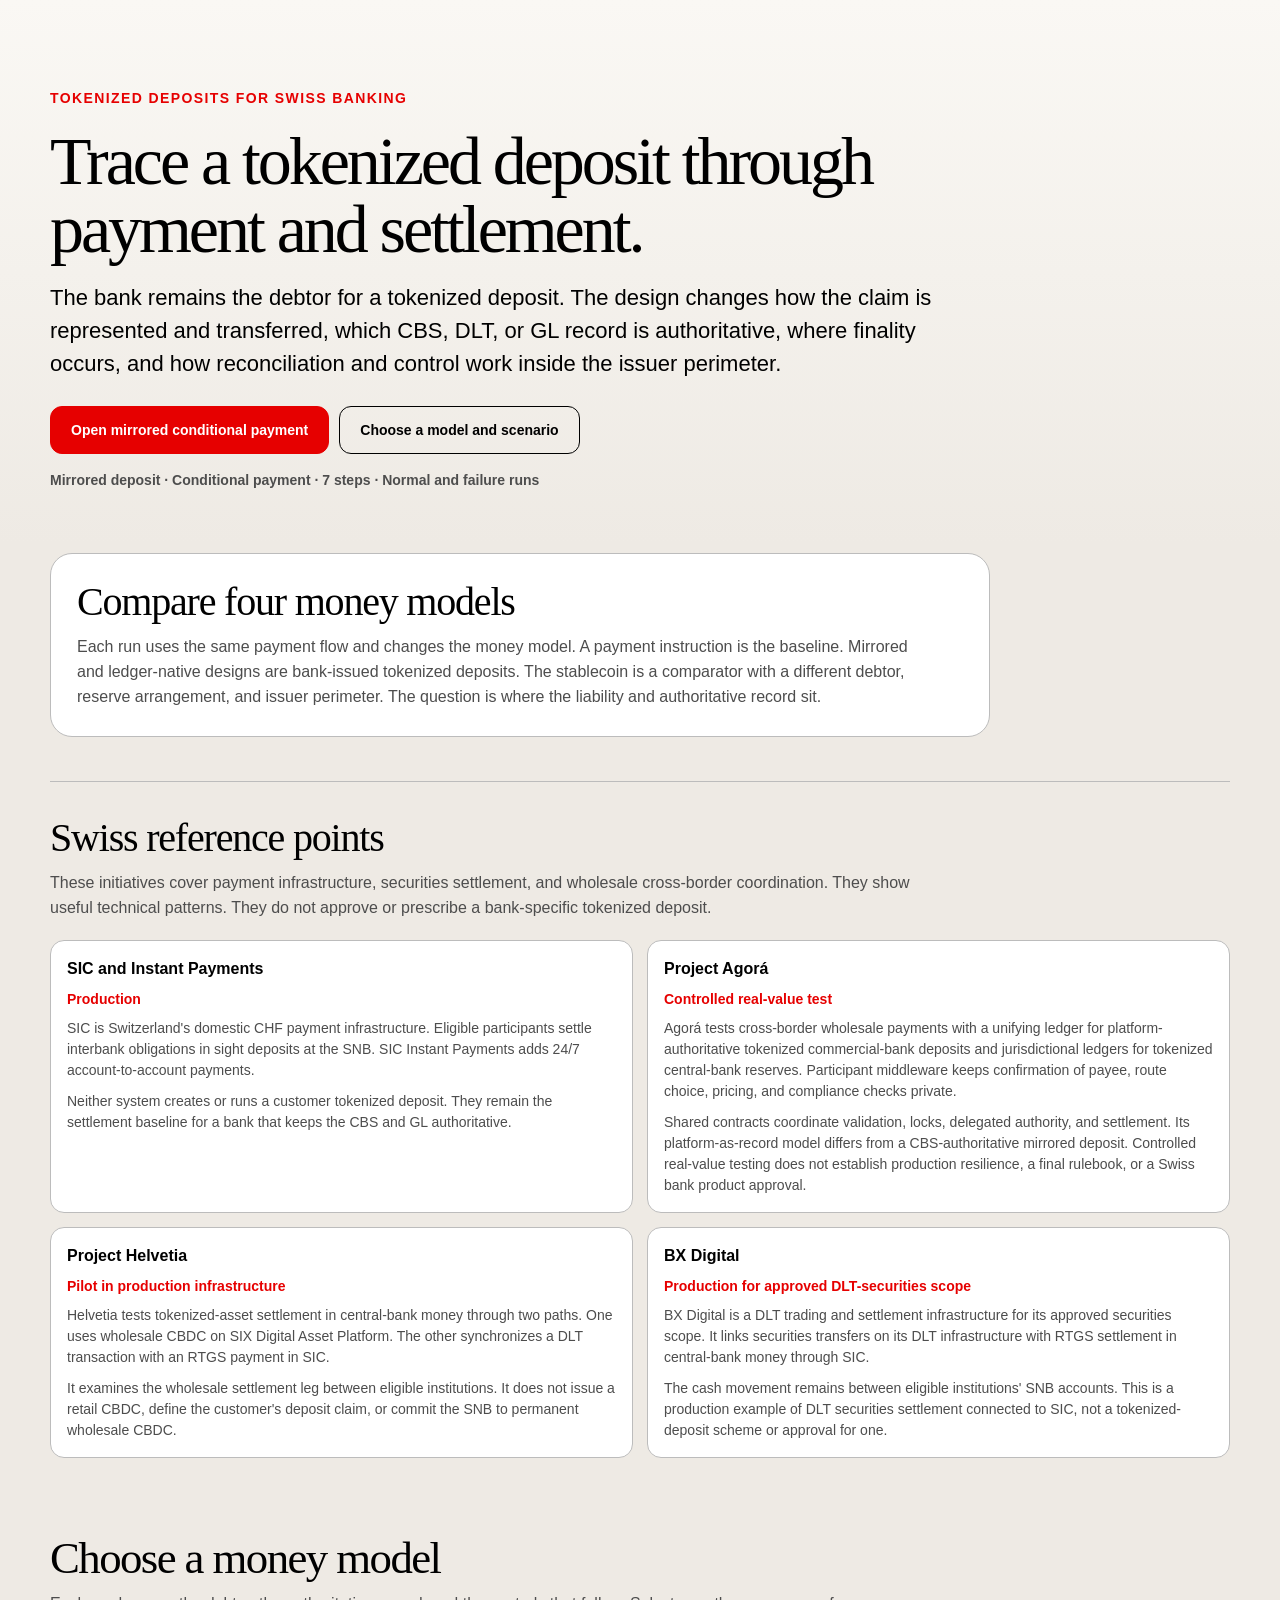
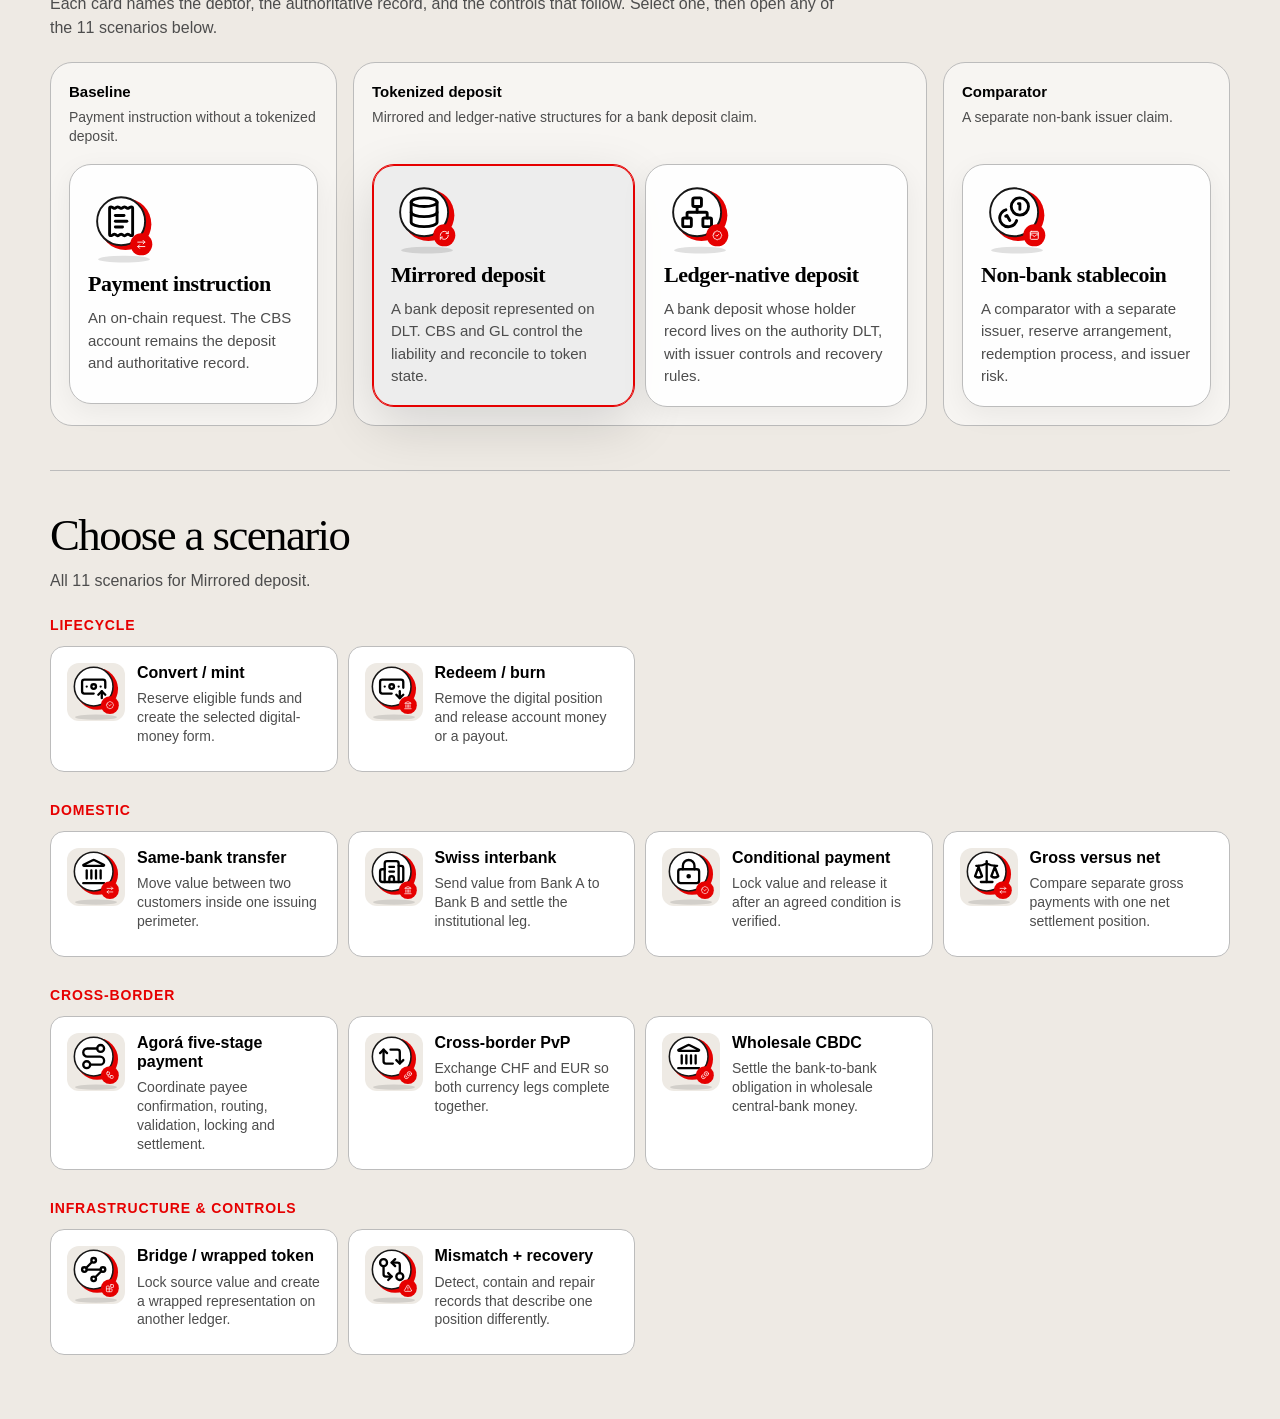
==== commit 1a966950: "Use requested red accent" ====
--- a/demo/index.html
+++ b/demo/index.html
@@ -12,8 +12,8 @@
       --paper-deep: #dedbd6;
       --card: #fff;
       --line: #bcbcbc;
-      --red: #e3262e;
-      --red-dark: #e3262e;
+      --red: #E60000;
+      --red-dark: #E60000;
       --red-soft: #ededed;
       --green: #000;
       --green-soft: #ededed;
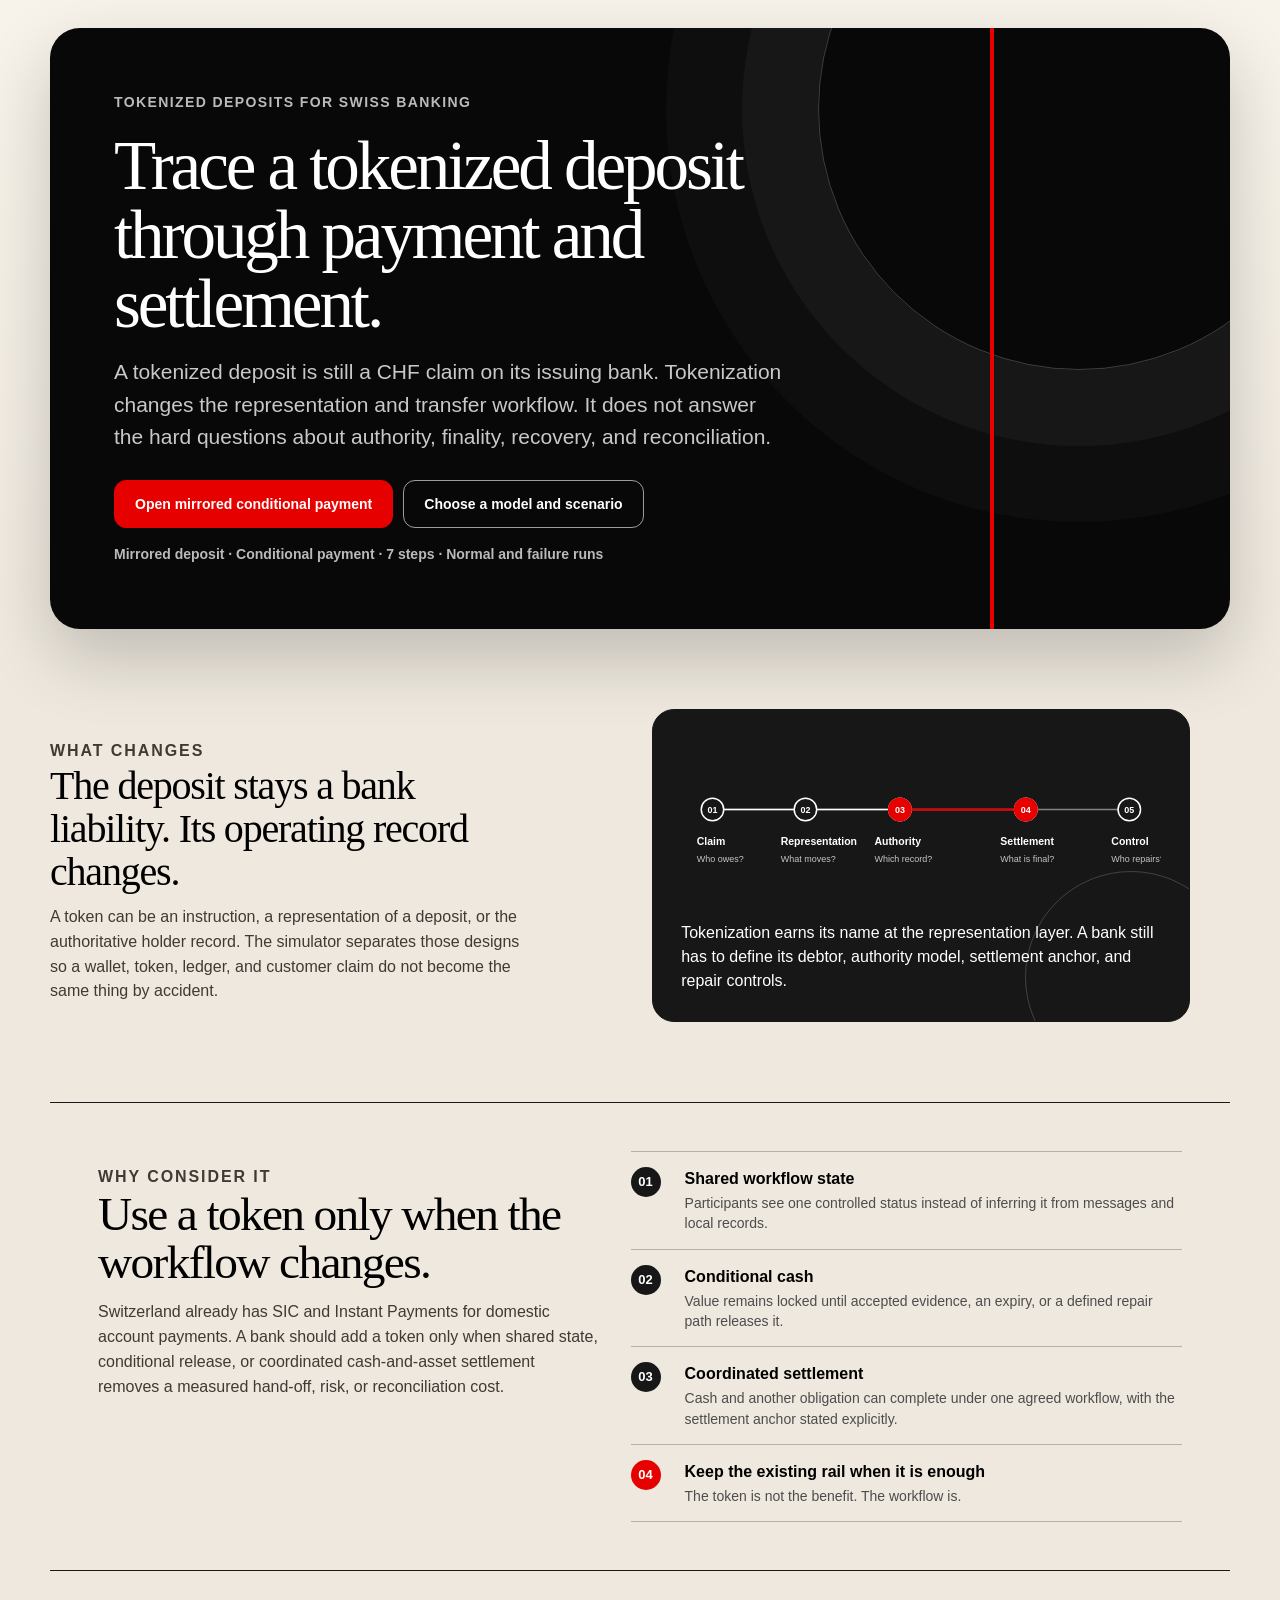
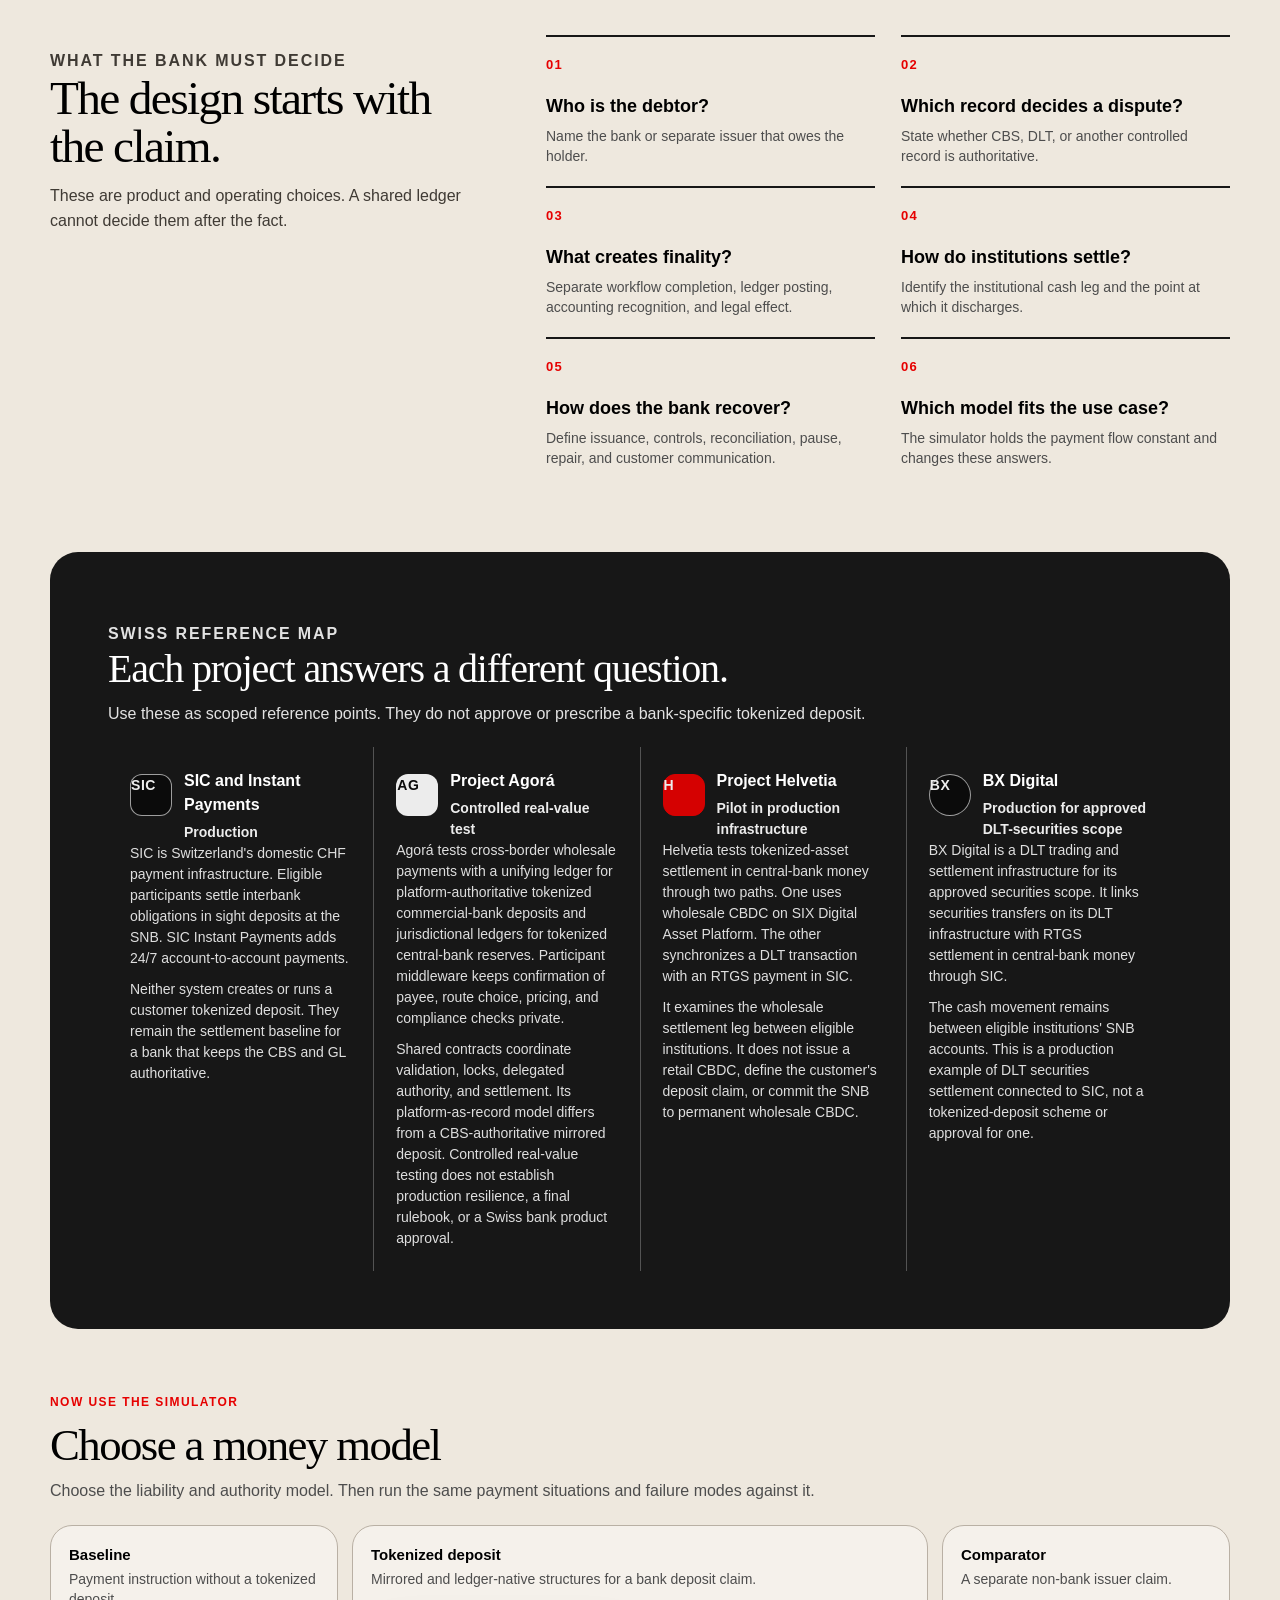
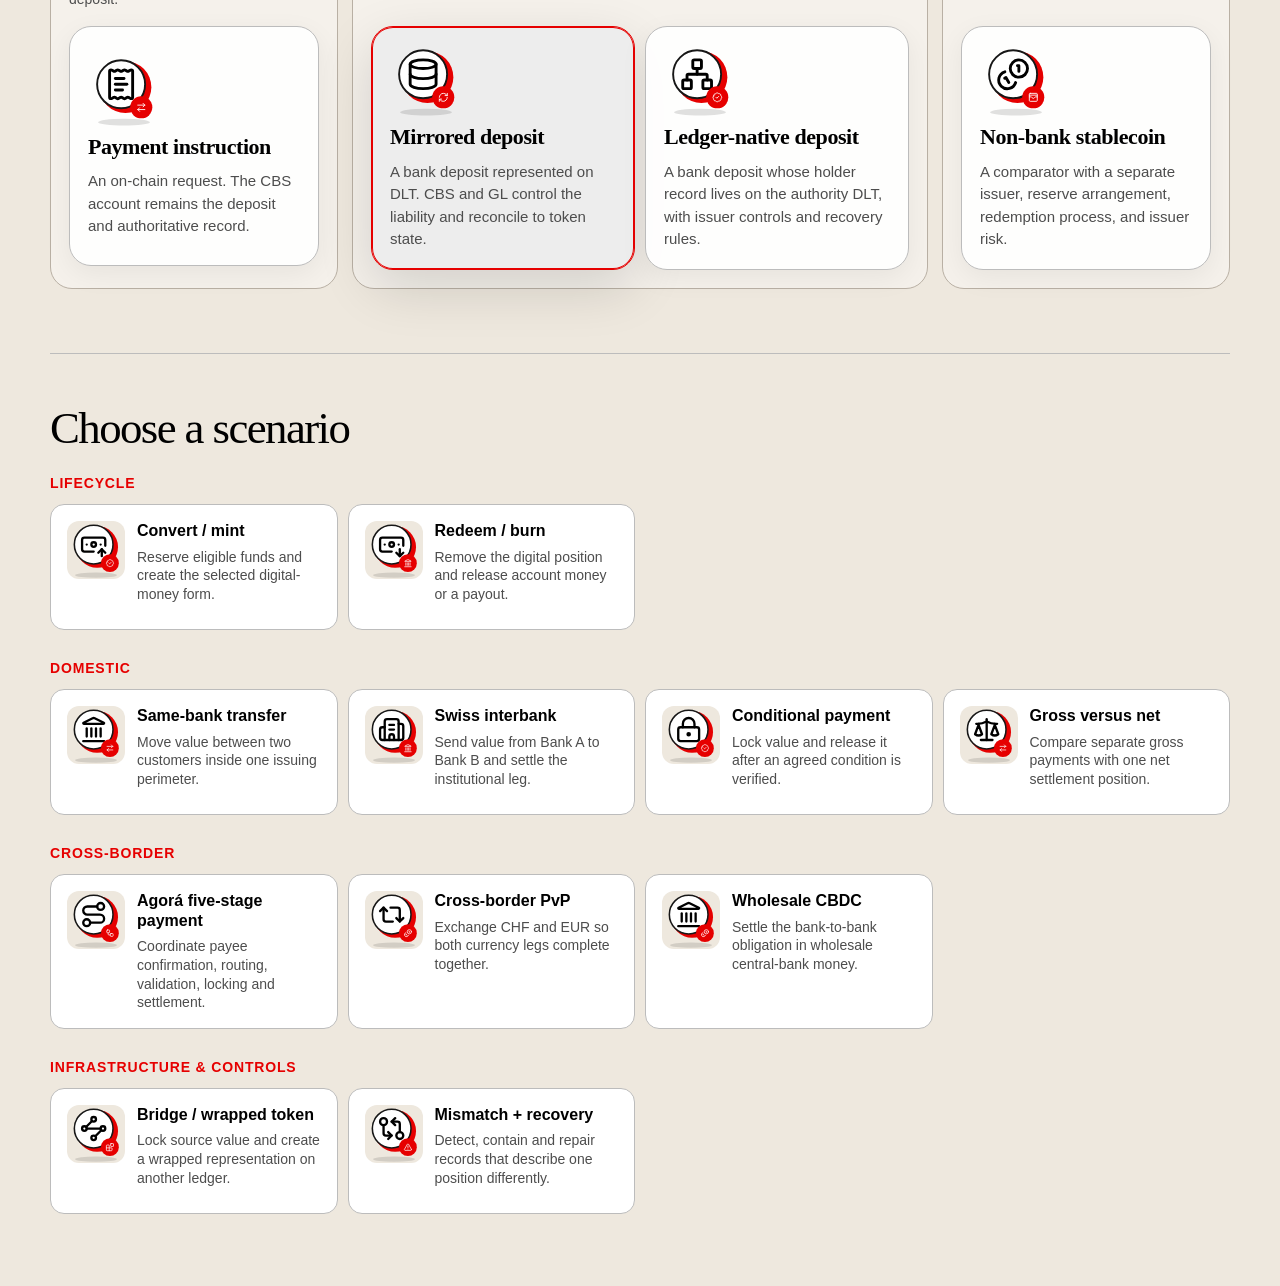
==== commit 0bc25ef7: "Add visual landing narrative for tokenized deposits" ====
--- a/demo/index.html
+++ b/demo/index.html
@@ -8,8 +8,8 @@
     :root {
       --ink: #000;
       --muted: #4d4d4d;
-      --paper: #eeeae4;
-      --paper-deep: #dedbd6;
+      --paper: #eee8de;
+      --paper-deep: #dfd6c8;
       --card: #fff;
       --line: #bcbcbc;
       --red: #E60000;
@@ -22,7 +22,7 @@
       --shadow: 0 18px 54px rgba(0, 0, 0, 0.14);
       --radius: 22px;
       --radius-small: 14px;
-      --focus: 0 0 0 4px rgba(227, 38, 46, 0.3);
+      --focus: 0 0 0 4px rgba(230, 0, 0, 0.28);
     }
 
     * { box-sizing: border-box; }
@@ -37,8 +37,7 @@
       min-height: 100vh;
       overflow-x: hidden;
       color: var(--ink);
-      background:
-        linear-gradient(180deg, #faf8f4 0, var(--paper) 34rem);
+      background: linear-gradient(180deg, #f8f3ea 0, var(--paper) 44rem);
       font: 16px/1.5 Inter, ui-sans-serif, -apple-system, BlinkMacSystemFont, "Segoe UI", sans-serif;
     }
 
@@ -79,21 +78,53 @@
       width: min(1180px, calc(100% - 48px));
       min-height: 100vh;
       margin: 0 auto;
-      padding: 36px 0 64px;
+      padding: 28px 0 72px;
       display: grid;
       align-content: start;
-      gap: 44px;
+      gap: 64px;
     }
 
     .landing-header {
+      position: relative;
       width: 100%;
-      max-width: 940px;
-      padding: 52px 0 18px;
+      min-height: 470px;
+      padding: clamp(32px, 5vw, 70px);
+      overflow: hidden;
+      border-radius: 30px;
+      color: #fff;
+      background: #080808;
+      box-shadow: 0 28px 70px rgba(0, 0, 0, 0.2);
+      isolation: isolate;
+    }
+
+    .landing-header::before {
+      position: absolute;
+      top: -180px;
+      right: -110px;
+      z-index: -1;
+      width: 520px;
+      height: 520px;
+      border: 1px solid rgba(255, 255, 255, 0.22);
+      border-radius: 50%;
+      box-shadow: 0 0 0 76px rgba(255, 255, 255, 0.04), 0 0 0 152px rgba(255, 255, 255, 0.025);
+      content: "";
+    }
+
+    .landing-header::after {
+      position: absolute;
+      top: 0;
+      right: 20%;
+      z-index: -1;
+      width: 4px;
+      height: 100%;
+      background: var(--red);
+      content: "";
     }
 
     .landing-hero-kicker {
       margin: 0 0 18px;
-      color: var(--red-dark);
+      color: #fff;
+      opacity: 0.72;
       font-size: 14px;
       font-weight: 850;
       letter-spacing: .1em;
@@ -101,21 +132,21 @@
     }
 
     .landing h1 {
-      max-width: 860px;
+      max-width: 760px;
       margin: 0 0 18px;
       font-family: Georgia, "Times New Roman", serif;
-      font-size: clamp(40px, 5.4vw, 68px);
+      font-size: clamp(42px, 5.4vw, 72px);
       font-weight: 500;
       letter-spacing: -0.045em;
       line-height: 1;
     }
 
     .landing-intro {
-      max-width: 900px;
+      max-width: 670px;
       margin: 0;
-      color: var(--ink);
-      font-size: clamp(18px, 1.8vw, 22px);
-      line-height: 1.5;
+      color: rgba(255, 255, 255, 0.78);
+      font-size: clamp(18px, 1.8vw, 21px);
+      line-height: 1.55;
     }
 
     .landing-actions {
@@ -126,20 +157,27 @@
     }
 
     .landing-actions .button { min-height: 48px; padding-inline: 20px; }
+    .landing-header .landing-actions .button:not(.button-primary) {
+      border-color: rgba(255, 255, 255, 0.6);
+      color: #fff;
+    }
+    .landing-header .landing-actions .button:not(.button-primary):hover {
+      color: var(--ink);
+      background: #fff;
+    }
 
     .run-metadata {
       margin: 16px 0 0;
-      color: var(--muted);
+      color: rgba(255, 255, 255, 0.72);
       font-size: 14px;
       font-weight: 750;
     }
 
     .landing-orientation {
-      max-width: 940px;
-      padding: 26px;
-      border: 1px solid var(--line);
-      border-radius: var(--radius);
-      background: var(--card);
+      display: grid;
+      grid-template-columns: minmax(0, 0.88fr) minmax(360px, 1.12fr);
+      gap: clamp(32px, 6vw, 92px);
+      align-items: center;
     }
 
     .landing-orientation h2,
@@ -152,14 +190,153 @@
       line-height: 1.08;
     }
 
-    .landing-orientation p,
+    .landing-orientation > div > p {
+      max-width: 860px;
+      margin: 12px 0 0;
+      color: #3f3a34;
+      font-size: 16px;
+      line-height: 1.55;
+    }
+
     .swiss-context-header p {
       max-width: 860px;
       margin: 12px 0 0;
-      color: var(--muted);
+      color: rgba(255, 255, 255, 0.88);
       font-size: 16px;
       line-height: 1.55;
     }
+
+    .section-kicker {
+      margin: 0 0 12px;
+      color: var(--red);
+      font-size: 12px;
+      font-weight: 850;
+      letter-spacing: 0.12em;
+      text-transform: uppercase;
+    }
+
+    .claim-map {
+      position: relative;
+      min-height: 288px;
+      padding: 28px;
+      overflow: hidden;
+      border: 1px solid #171717;
+      border-radius: 22px;
+      color: #fff;
+      background: #171717;
+    }
+
+    .claim-map::after {
+      position: absolute;
+      right: -48px;
+      bottom: -62px;
+      width: 210px;
+      height: 210px;
+      border: 1px solid rgba(255, 255, 255, 0.18);
+      border-radius: 50%;
+      content: "";
+    }
+
+    .claim-map svg { width: 100%; height: 176px; }
+    .claim-map text { font-family: Inter, ui-sans-serif, sans-serif; }
+
+    .landing-explainer {
+      display: grid;
+      grid-template-columns: minmax(0, 1fr) minmax(0, 1.08fr);
+      gap: 22px;
+      align-items: stretch;
+      padding: clamp(28px, 4vw, 48px);
+      border-top: 1px solid #1a1a1a;
+      border-bottom: 1px solid #1a1a1a;
+    }
+
+    .landing-explainer h2,
+    .bank-decisions h2 {
+      max-width: 510px;
+      margin: 0;
+      font-family: Georgia, "Times New Roman", serif;
+      font-size: clamp(31px, 3.7vw, 48px);
+      font-weight: 500;
+      letter-spacing: -0.035em;
+      line-height: 1.02;
+    }
+
+    .landing-explainer > div > p {
+      max-width: 500px;
+      margin: 14px 0 0;
+      color: #3f3a34;
+      font-size: 16px;
+      line-height: 1.55;
+    }
+
+    .workflow-sequence {
+      display: grid;
+      margin: 0;
+      padding: 0;
+      list-style: none;
+    }
+
+    .workflow-sequence li {
+      display: grid;
+      grid-template-columns: 40px 1fr;
+      gap: 14px;
+      align-items: start;
+      padding: 15px 0;
+      border-top: 1px solid #b9b0a4;
+    }
+
+    .workflow-sequence li:last-child { border-bottom: 1px solid #b9b0a4; }
+    .workflow-sequence b {
+      display: grid;
+      width: 30px;
+      height: 30px;
+      place-items: center;
+      border-radius: 50%;
+      color: #fff;
+      background: #171717;
+      font-size: 13px;
+    }
+    .workflow-sequence li:last-child b { background: var(--red); }
+    .workflow-sequence strong,
+    .workflow-sequence span { display: block; }
+    .workflow-sequence strong { font-size: 16px; }
+    .workflow-sequence span { margin-top: 2px; color: var(--muted); font-size: 14px; line-height: 1.45; }
+
+    .bank-decisions {
+      display: grid;
+      grid-template-columns: minmax(250px, .76fr) minmax(0, 1.24fr);
+      gap: clamp(30px, 6vw, 94px);
+      align-items: start;
+    }
+
+    .bank-decisions > div > p {
+      max-width: 480px;
+      margin: 14px 0 0;
+      color: #3f3a34;
+      font-size: 16px;
+      line-height: 1.55;
+    }
+
+    .decision-list {
+      display: grid;
+      grid-template-columns: repeat(2, minmax(0, 1fr));
+      gap: 0 26px;
+      margin: 0;
+      padding: 0;
+      list-style: none;
+    }
+
+    .decision-list li {
+      padding: 18px 0 20px;
+      border-top: 2px solid #171717;
+    }
+
+    .decision-list b,
+    .decision-list strong,
+    .decision-list span { display: block; }
+    .decision-list b { margin-bottom: 18px; color: var(--red); font-size: 13px; letter-spacing: .1em; }
+    .decision-list strong { font-size: 18px; }
+    .decision-list span { margin-top: 6px; color: var(--muted); font-size: 14px; line-height: 1.45; }
 
     .landing-choice-section,
     .landing-scenario-section {
@@ -188,7 +365,7 @@
     }
 
     .landing-scenario-section {
-      padding-top: 42px;
+      padding-top: 52px;
       border-top: 1px solid var(--line);
     }
 
@@ -199,16 +376,16 @@
     .model-groups {
       display: grid;
       grid-template-columns: minmax(0, 1fr) minmax(0, 2fr) minmax(0, 1fr);
-      gap: 16px;
+      gap: 14px;
       align-items: stretch;
     }
 
     .model-group {
       min-width: 0;
       padding: 18px;
-      border: 1px solid var(--line);
+      border: 1px solid #b9b0a4;
       border-radius: var(--radius);
-      background: rgba(255, 255, 255, 0.55);
+      background: rgba(255, 255, 255, 0.38);
     }
 
     .model-group h3 {
@@ -291,8 +468,10 @@
     }
 
     .swiss-context {
-      padding: 34px 0;
-      border-top: 1px solid var(--line);
+      padding: clamp(30px, 5vw, 58px);
+      border-radius: 28px;
+      color: #fff;
+      background: #171717;
     }
 
     .swiss-context-header { margin-bottom: 20px; }
@@ -301,32 +480,57 @@
       margin: 0;
       padding: 0;
       display: grid;
-      grid-template-columns: repeat(2, minmax(0, 1fr));
-      gap: 14px;
+      grid-template-columns: repeat(4, minmax(0, 1fr));
+      gap: 1px;
+      background: rgba(255, 255, 255, 0.26);
       list-style: none;
     }
 
     .swiss-reference-list li {
       min-width: 0;
-      padding: 16px;
-      border: 1px solid var(--line);
-      border-radius: var(--radius-small);
-      background: var(--card);
-    }
-
-    .swiss-reference-list strong,
-    .swiss-reference-list span { display: block; }
-
-    .swiss-reference-list span {
-      margin: 8px 0;
-      color: var(--red-dark);
+      padding: 22px;
+      background: #171717;
+    }
+
+    .reference-identity {
+      display: grid;
+      grid-template-columns: 42px minmax(0, 1fr);
+      gap: 12px;
+      align-items: start;
+    }
+
+    .reference-sigil {
+      width: 42px;
+      height: 42px;
+      display: grid;
+      place-items: center;
+      border: 1px solid rgba(255, 255, 255, 0.65);
+      border-radius: 12px;
+      color: #fff;
+      background: #0b0b0b;
+      font-size: 11px;
+      font-weight: 900;
+      letter-spacing: .04em;
+    }
+
+    .reference-sigil.is-agora { color: #0b0b0b; background: #fff; }
+    .reference-sigil.is-helvetia { border-color: var(--red); color: #fff; background: var(--red); }
+    .reference-sigil.is-bx { border-radius: 50%; }
+
+    .reference-identity strong,
+    .reference-identity span { display: block; }
+
+    .reference-identity span {
+      margin: 5px 0 0;
+      color: #fff;
+      opacity: 0.92;
       font-size: 14px;
       font-weight: 800;
     }
 
     .swiss-reference-list p {
       margin: 0;
-      color: var(--muted);
+      color: rgba(255, 255, 255, 0.86);
       font-size: 14px;
       line-height: 1.5;
     }
@@ -1468,6 +1672,10 @@
     }
 
     @media (max-width: 1100px) {
+      .landing-orientation,
+      .landing-explainer,
+      .bank-decisions { grid-template-columns: 1fr; }
+      .claim-map { max-width: 760px; }
       .swiss-reference-list { grid-template-columns: repeat(2, minmax(0, 1fr)); }
       .model-card { min-height: 240px; }
       .context-actions { grid-column: 1 / -1; justify-content: flex-end; }
@@ -1497,9 +1705,16 @@
         align-content: start;
       }
 
-      .landing-header { padding: 34px 0 10px; }
+      .landing-header { min-height: 0; padding: 32px 24px; border-radius: 20px; }
       .landing-actions { display: grid; }
       .landing-actions .button { width: 100%; }
+      .landing-orientation { gap: 26px; }
+      .claim-map { min-height: 0; padding: 20px; }
+      .claim-map svg { height: 150px; }
+      .landing-explainer { gap: 30px; padding: 30px 0; }
+      .bank-decisions { gap: 28px; }
+      .decision-list { grid-template-columns: 1fr; }
+      .swiss-context { padding: 28px 22px; border-radius: 20px; }
       .model-groups { grid-template-columns: 1fr; }
       .model-group:nth-child(2) { grid-column: auto; grid-row: auto; }
       .model-grid { grid-template-columns: 1fr; }
@@ -1886,7 +2101,7 @@
       <header class="landing-header">
         <p class="landing-hero-kicker">Tokenized deposits for Swiss banking</p>
         <h1 id="landing-title" tabindex="-1">Trace a tokenized deposit through payment and settlement.</h1>
-        <p class="landing-intro">The bank remains the debtor for a tokenized deposit. The design changes how the claim is represented and transferred, which CBS, DLT, or GL record is authoritative, where finality occurs, and how reconciliation and control work inside the issuer perimeter.</p>
+        <p class="landing-intro">A tokenized deposit is still a CHF claim on its issuing bank. Tokenization changes the representation and transfer workflow. It does not answer the hard questions about authority, finality, recovery, and reconciliation.</p>
         <div class="landing-actions">
           <button class="button button-primary" id="open-featured-flow" type="button">Open mirrored conditional payment</button>
           <a class="button" href="#landing-models">Choose a model and scenario</a>
@@ -1895,27 +2110,79 @@
       </header>
 
       <section class="landing-orientation" aria-labelledby="landing-orientation-title">
-        <h2 id="landing-orientation-title">Compare four money models</h2>
-        <p>Each run uses the same payment flow and changes the money model. A payment instruction is the baseline. Mirrored and ledger-native designs are bank-issued tokenized deposits. The stablecoin is a comparator with a different debtor, reserve arrangement, and issuer perimeter. The question is where the liability and authoritative record sit.</p>
+        <div>
+          <p class="section-kicker">What changes</p>
+          <h2 id="landing-orientation-title">The deposit stays a bank liability. Its operating record changes.</h2>
+          <p>A token can be an instruction, a representation of a deposit, or the authoritative holder record. The simulator separates those designs so a wallet, token, ledger, and customer claim do not become the same thing by accident.</p>
+        </div>
+        <figure class="claim-map">
+          <svg viewBox="0 0 640 200" role="img" aria-labelledby="claim-map-title claim-map-description">
+            <title id="claim-map-title">The five questions behind a tokenized deposit</title>
+            <desc id="claim-map-description">A line links the bank claim, token representation, record authority, settlement, and controls. Authority and settlement are marked in red because the bank must make those choices explicitly.</desc>
+            <path d="M42 78H598" fill="none" stroke="#858585" stroke-width="2" />
+            <path d="M42 78H292" fill="none" stroke="#ffffff" stroke-width="2" />
+            <path d="M292 78H460" fill="none" stroke="#E60000" stroke-width="3" />
+            <g fill="#171717" stroke="#ffffff" stroke-width="2">
+              <circle cx="42" cy="78" r="15" /><circle cx="166" cy="78" r="15" /><circle cx="292" cy="78" r="15" /><circle cx="460" cy="78" r="15" /><circle cx="598" cy="78" r="15" />
+            </g>
+            <g fill="#E60000" stroke="#E60000" stroke-width="2"><circle cx="292" cy="78" r="15" /><circle cx="460" cy="78" r="15" /></g>
+            <g fill="#fff" font-size="12" font-weight="800" text-anchor="middle"><text x="42" y="82">01</text><text x="166" y="82">02</text><text x="292" y="82">03</text><text x="460" y="82">04</text><text x="598" y="82">05</text></g>
+            <g fill="#fff" font-size="14" font-weight="800"><text x="21" y="126">Claim</text><text x="133" y="126">Representation</text><text x="258" y="126">Authority</text><text x="426" y="126">Settlement</text><text x="574" y="126">Control</text></g>
+            <g fill="#c6c6c6" font-size="12"><text x="21" y="148">Who owes?</text><text x="133" y="148">What moves?</text><text x="258" y="148">Which record?</text><text x="426" y="148">What is final?</text><text x="574" y="148">Who repairs?</text></g>
+          </svg>
+          <figcaption>Tokenization earns its name at the representation layer. A bank still has to define its debtor, authority model, settlement anchor, and repair controls.</figcaption>
+        </figure>
+      </section>
+
+      <section class="landing-explainer" aria-labelledby="bank-case-title">
+        <div>
+          <p class="section-kicker">Why consider it</p>
+          <h2 id="bank-case-title">Use a token only when the workflow changes.</h2>
+          <p>Switzerland already has SIC and Instant Payments for domestic account payments. A bank should add a token only when shared state, conditional release, or coordinated cash-and-asset settlement removes a measured hand-off, risk, or reconciliation cost.</p>
+        </div>
+        <ol class="workflow-sequence">
+          <li><b>01</b><div><strong>Shared workflow state</strong><span>Participants see one controlled status instead of inferring it from messages and local records.</span></div></li>
+          <li><b>02</b><div><strong>Conditional cash</strong><span>Value remains locked until accepted evidence, an expiry, or a defined repair path releases it.</span></div></li>
+          <li><b>03</b><div><strong>Coordinated settlement</strong><span>Cash and another obligation can complete under one agreed workflow, with the settlement anchor stated explicitly.</span></div></li>
+          <li><b>04</b><div><strong>Keep the existing rail when it is enough</strong><span>The token is not the benefit. The workflow is.</span></div></li>
+        </ol>
+      </section>
+
+      <section class="bank-decisions" aria-labelledby="bank-decisions-title">
+        <div>
+          <p class="section-kicker">What the bank must decide</p>
+          <h2 id="bank-decisions-title">The design starts with the claim.</h2>
+          <p>These are product and operating choices. A shared ledger cannot decide them after the fact.</p>
+        </div>
+        <ol class="decision-list">
+          <li><b>01</b><strong>Who is the debtor?</strong><span>Name the bank or separate issuer that owes the holder.</span></li>
+          <li><b>02</b><strong>Which record decides a dispute?</strong><span>State whether CBS, DLT, or another controlled record is authoritative.</span></li>
+          <li><b>03</b><strong>What creates finality?</strong><span>Separate workflow completion, ledger posting, accounting recognition, and legal effect.</span></li>
+          <li><b>04</b><strong>How do institutions settle?</strong><span>Identify the institutional cash leg and the point at which it discharges.</span></li>
+          <li><b>05</b><strong>How does the bank recover?</strong><span>Define issuance, controls, reconciliation, pause, repair, and customer communication.</span></li>
+          <li><b>06</b><strong>Which model fits the use case?</strong><span>The simulator holds the payment flow constant and changes these answers.</span></li>
+        </ol>
       </section>
 
       <section class="swiss-context" id="swiss-context" aria-labelledby="swiss-context-title">
         <header class="swiss-context-header">
-          <h2 id="swiss-context-title">Swiss reference points</h2>
-          <p>These initiatives cover payment infrastructure, securities settlement, and wholesale cross-border coordination. They show useful technical patterns. They do not approve or prescribe a bank-specific tokenized deposit.</p>
+          <p class="section-kicker">Swiss reference map</p>
+          <h2 id="swiss-context-title">Each project answers a different question.</h2>
+          <p>Use these as scoped reference points. They do not approve or prescribe a bank-specific tokenized deposit.</p>
         </header>
         <ul class="swiss-reference-list">
-          <li><strong>SIC and Instant Payments</strong><span>Production</span><p>SIC is Switzerland's domestic CHF payment infrastructure. Eligible participants settle interbank obligations in sight deposits at the SNB. SIC Instant Payments adds 24/7 account-to-account payments.</p><p>Neither system creates or runs a customer tokenized deposit. They remain the settlement baseline for a bank that keeps the CBS and GL authoritative.</p></li>
-          <li><strong>Project Agorá</strong><span>Controlled real-value test</span><p>Agorá tests cross-border wholesale payments with a unifying ledger for platform-authoritative tokenized commercial-bank deposits and jurisdictional ledgers for tokenized central-bank reserves. Participant middleware keeps confirmation of payee, route choice, pricing, and compliance checks private.</p><p>Shared contracts coordinate validation, locks, delegated authority, and settlement. Its platform-as-record model differs from a CBS-authoritative mirrored deposit. Controlled real-value testing does not establish production resilience, a final rulebook, or a Swiss bank product approval.</p></li>
-          <li><strong>Project Helvetia</strong><span>Pilot in production infrastructure</span><p>Helvetia tests tokenized-asset settlement in central-bank money through two paths. One uses wholesale CBDC on SIX Digital Asset Platform. The other synchronizes a DLT transaction with an RTGS payment in SIC.</p><p>It examines the wholesale settlement leg between eligible institutions. It does not issue a retail CBDC, define the customer's deposit claim, or commit the SNB to permanent wholesale CBDC.</p></li>
-          <li><strong>BX Digital</strong><span>Production for approved DLT-securities scope</span><p>BX Digital is a DLT trading and settlement infrastructure for its approved securities scope. It links securities transfers on its DLT infrastructure with RTGS settlement in central-bank money through SIC.</p><p>The cash movement remains between eligible institutions' SNB accounts. This is a production example of DLT securities settlement connected to SIC, not a tokenized-deposit scheme or approval for one.</p></li>
+          <li><div class="reference-identity"><span class="reference-sigil" aria-hidden="true">SIC</span><div><strong>SIC and Instant Payments</strong><span>Production</span></div></div><p>SIC is Switzerland's domestic CHF payment infrastructure. Eligible participants settle interbank obligations in sight deposits at the SNB. SIC Instant Payments adds 24/7 account-to-account payments.</p><p>Neither system creates or runs a customer tokenized deposit. They remain the settlement baseline for a bank that keeps the CBS and GL authoritative.</p></li>
+          <li><div class="reference-identity"><span class="reference-sigil is-agora" aria-hidden="true">AG</span><div><strong>Project Agorá</strong><span>Controlled real-value test</span></div></div><p>Agorá tests cross-border wholesale payments with a unifying ledger for platform-authoritative tokenized commercial-bank deposits and jurisdictional ledgers for tokenized central-bank reserves. Participant middleware keeps confirmation of payee, route choice, pricing, and compliance checks private.</p><p>Shared contracts coordinate validation, locks, delegated authority, and settlement. Its platform-as-record model differs from a CBS-authoritative mirrored deposit. Controlled real-value testing does not establish production resilience, a final rulebook, or a Swiss bank product approval.</p></li>
+          <li><div class="reference-identity"><span class="reference-sigil is-helvetia" aria-hidden="true">H</span><div><strong>Project Helvetia</strong><span>Pilot in production infrastructure</span></div></div><p>Helvetia tests tokenized-asset settlement in central-bank money through two paths. One uses wholesale CBDC on SIX Digital Asset Platform. The other synchronizes a DLT transaction with an RTGS payment in SIC.</p><p>It examines the wholesale settlement leg between eligible institutions. It does not issue a retail CBDC, define the customer's deposit claim, or commit the SNB to permanent wholesale CBDC.</p></li>
+          <li><div class="reference-identity"><span class="reference-sigil is-bx" aria-hidden="true">BX</span><div><strong>BX Digital</strong><span>Production for approved DLT-securities scope</span></div></div><p>BX Digital is a DLT trading and settlement infrastructure for its approved securities scope. It links securities transfers on its DLT infrastructure with RTGS settlement in central-bank money through SIC.</p><p>The cash movement remains between eligible institutions' SNB accounts. This is a production example of DLT securities settlement connected to SIC, not a tokenized-deposit scheme or approval for one.</p></li>
         </ul>
       </section>
 
       <section class="landing-choice-section" id="landing-models" aria-labelledby="landing-model-title">
         <header class="landing-choice-heading">
+          <p class="section-kicker">Now use the simulator</p>
           <h2 id="landing-model-title">Choose a money model</h2>
-          <p>Each card names the debtor, the authoritative record, and the controls that follow. Select one, then open any of the 11 scenarios below.</p>
+          <p>Choose the liability and authority model. Then run the same payment situations and failure modes against it.</p>
         </header>
         <div class="model-groups" id="model-grid" aria-label="Money models"></div>
       </section>
@@ -1923,7 +2190,6 @@
       <section class="landing-scenario-section" id="landing-scenarios" aria-labelledby="landing-scenario-title">
         <header class="landing-choice-heading">
           <h2 id="landing-scenario-title">Choose a scenario</h2>
-          <p id="landing-scenario-help"></p>
         </header>
         <div class="landing-scenario-groups" id="landing-scenario-groups"></div>
       </section>
@@ -2594,7 +2860,6 @@
       const elements = {
         landing: $("#landing"), workspace: $("#workspace"), modelGrid: $("#model-grid"),
         landingScenarios: $("#landing-scenarios"), landingScenarioGroups: $("#landing-scenario-groups"),
-        landingScenarioHelp: $("#landing-scenario-help"),
         openFeaturedFlow: $("#open-featured-flow"),
         contextModel: $("#context-model"), contextScenario: $("#context-scenario"),
         runModeSelect: $("#run-mode-select"), changeFlow: $("#change-flow"), backToOverview: $("#back-to-overview"),
@@ -2751,7 +3016,6 @@
 
       function renderLandingScenarios() {
         const { model } = state.landing;
-        elements.landingScenarioHelp.textContent = "All 11 scenarios for " + models[model].name + ".";
         renderScenarioGroups(elements.landingScenarioGroups, { modelId: model, scenarioIds: Object.keys(scenarios), markRecommended: false });
       }
 
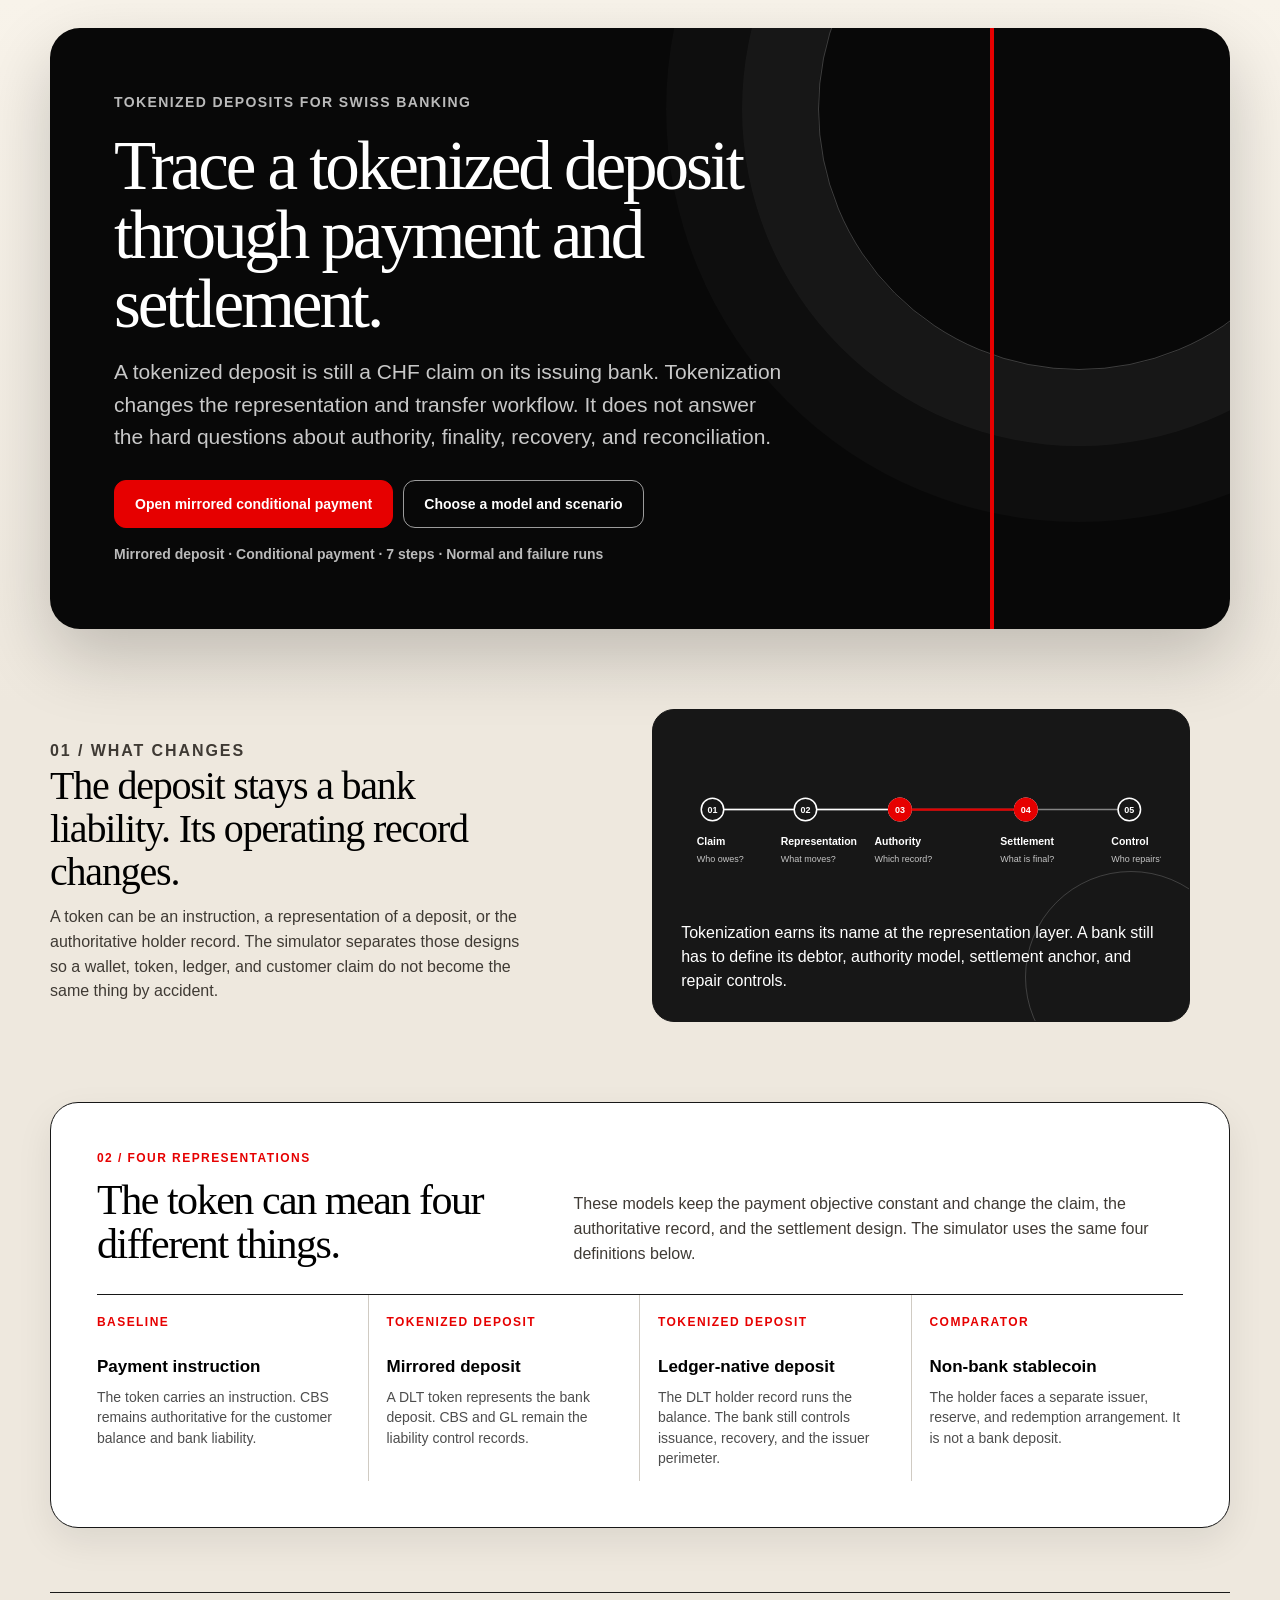
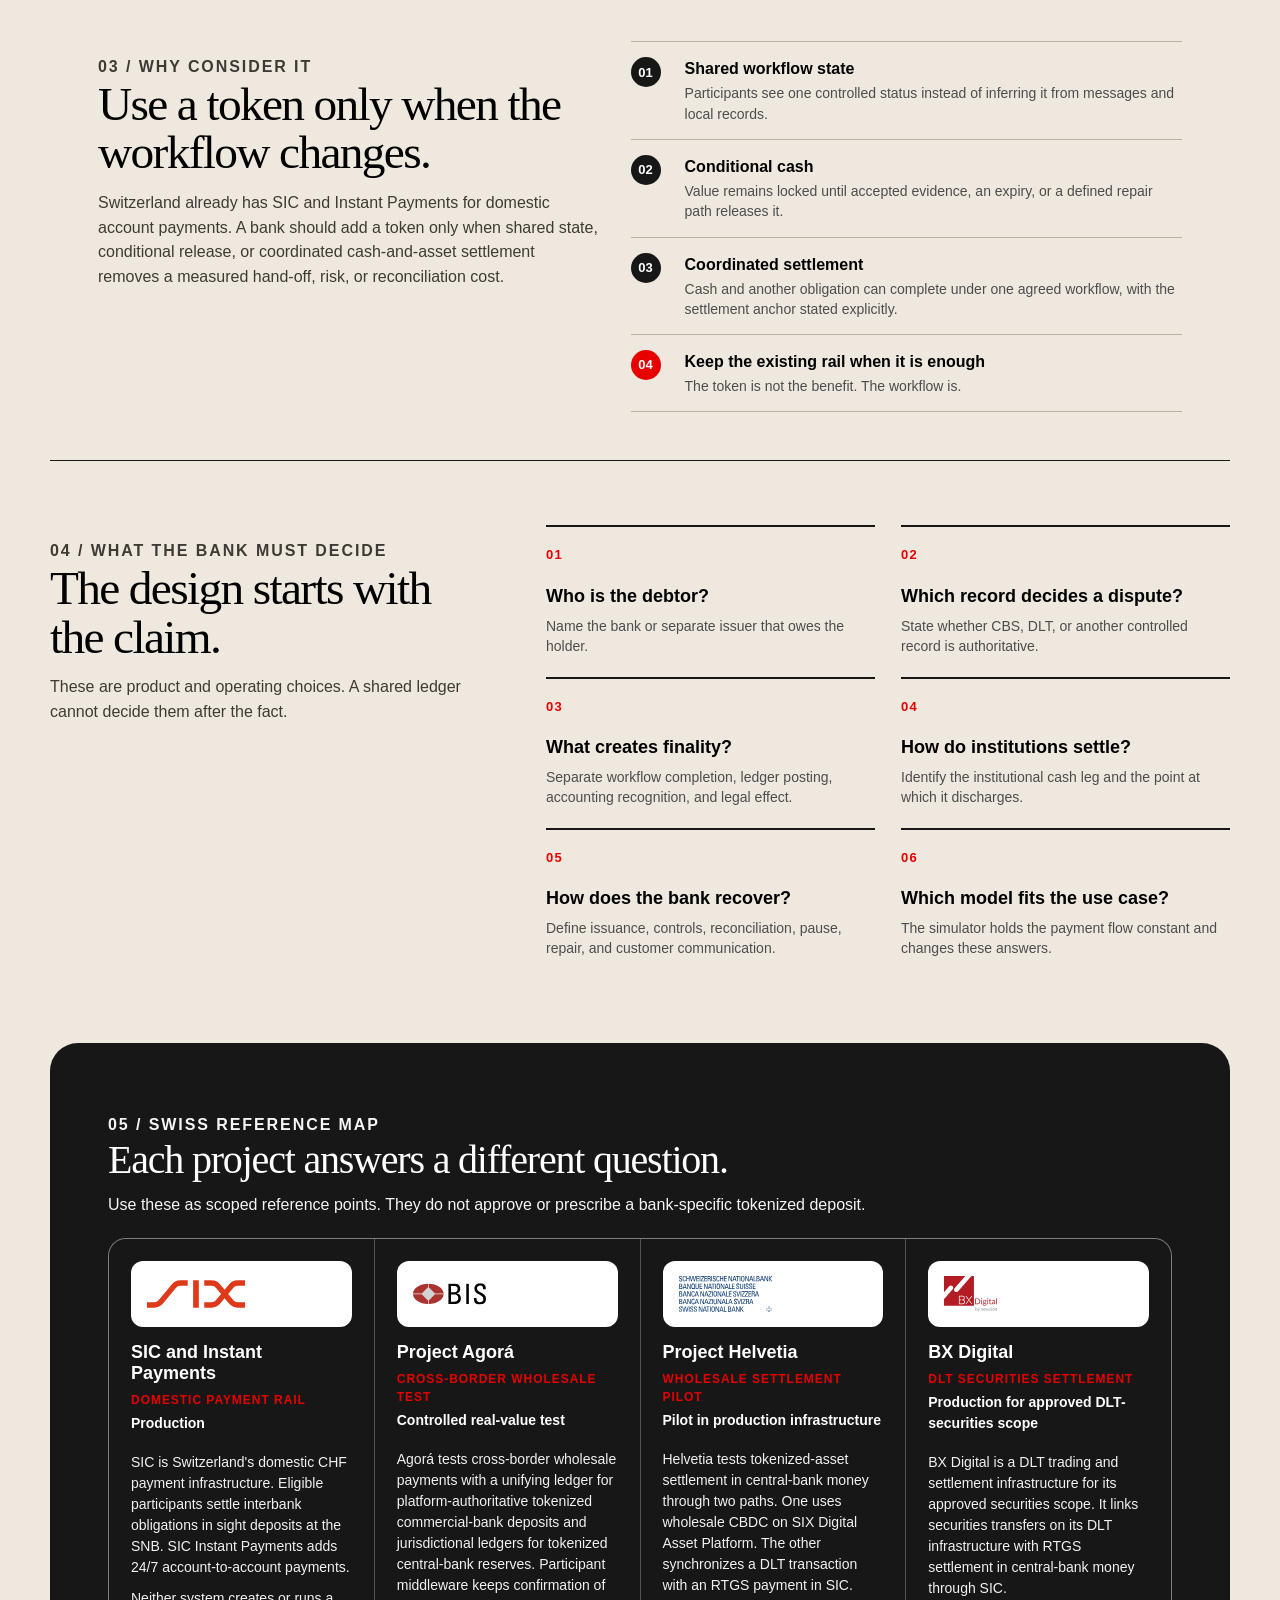
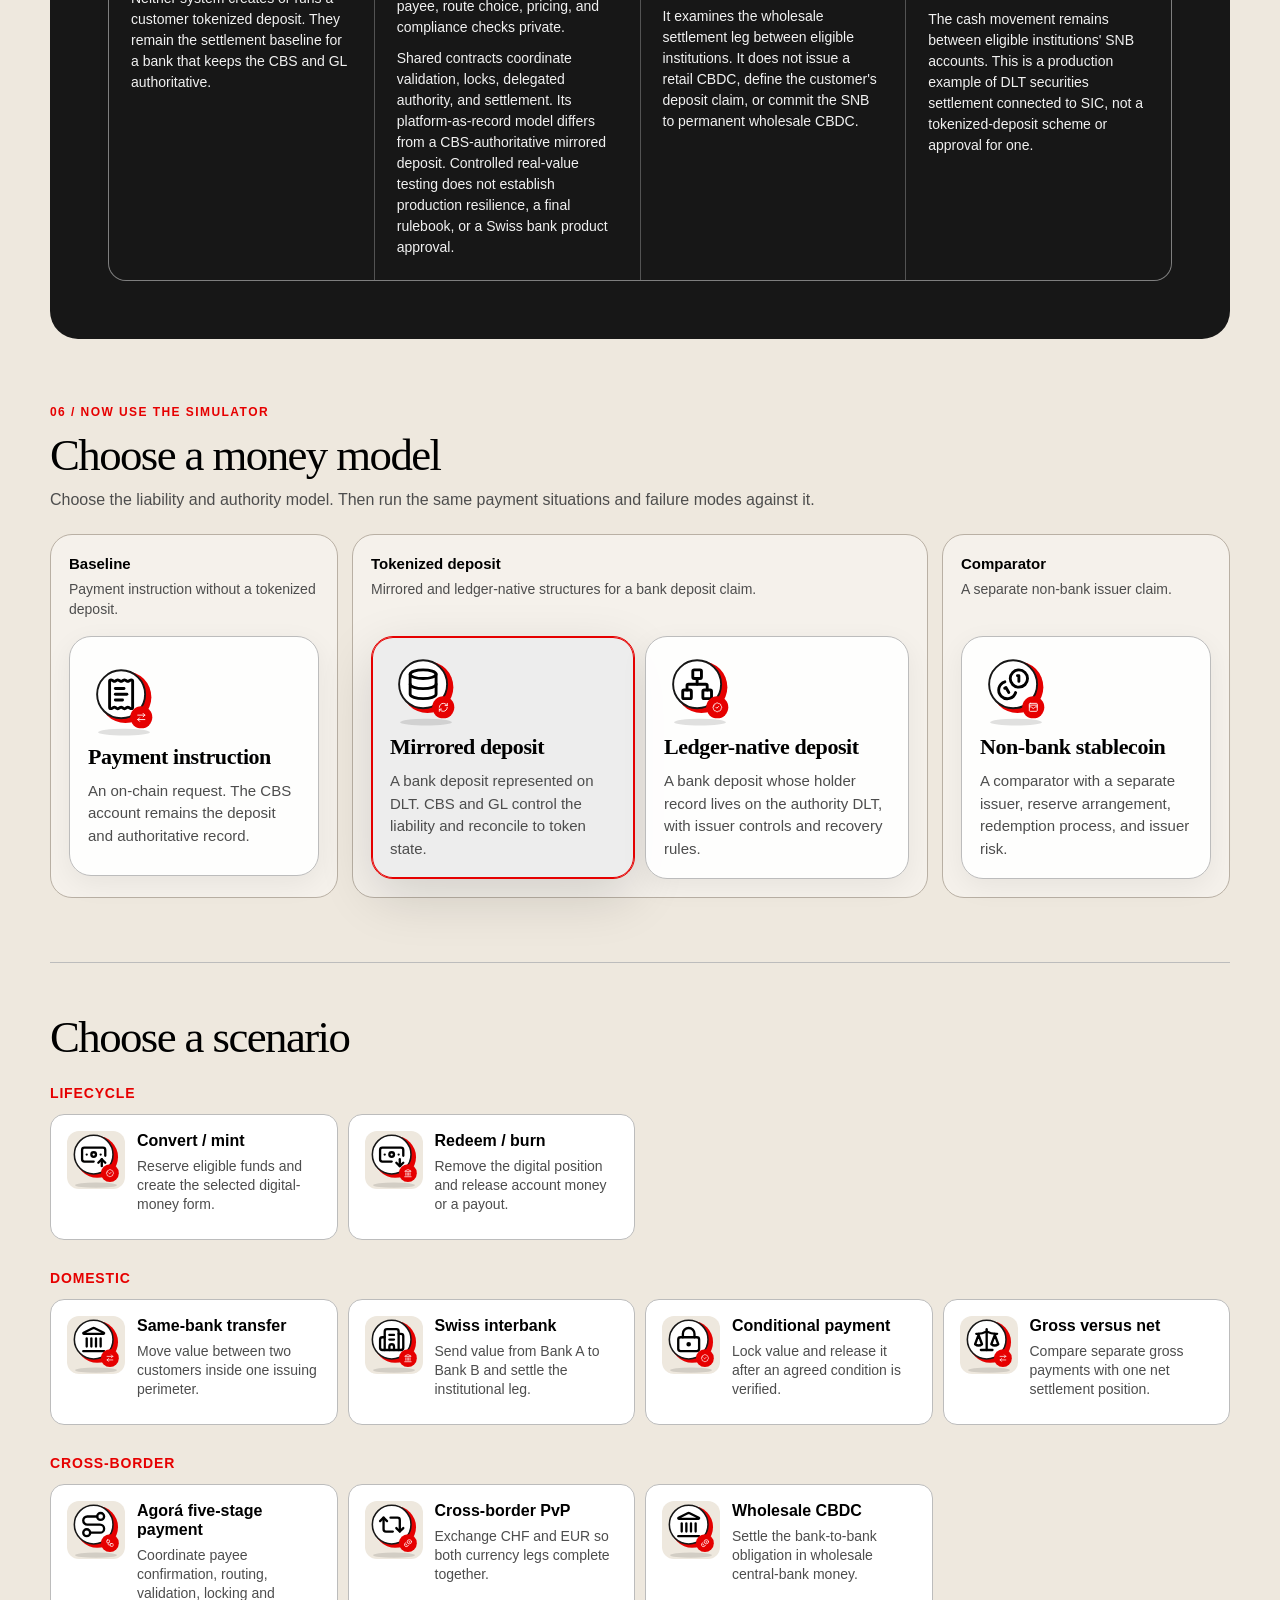
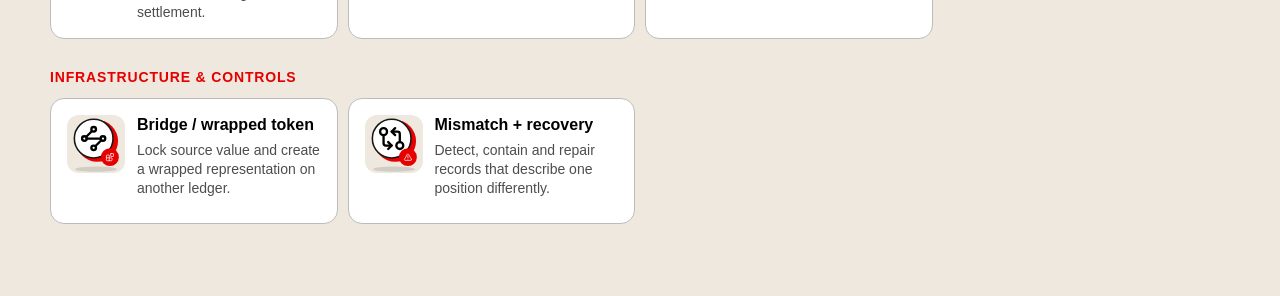
==== commit b48135e9: "Polish tokenized deposit landing story" ====
--- a/demo/index.html
+++ b/demo/index.html
@@ -201,7 +201,7 @@
     .swiss-context-header p {
       max-width: 860px;
       margin: 12px 0 0;
-      color: rgba(255, 255, 255, 0.88);
+      color: rgba(255, 255, 255, 0.96);
       font-size: 16px;
       line-height: 1.55;
     }
@@ -239,6 +239,64 @@
 
     .claim-map svg { width: 100%; height: 176px; }
     .claim-map text { font-family: Inter, ui-sans-serif, sans-serif; }
+
+    .representation-rail {
+      padding: clamp(28px, 4vw, 46px);
+      border: 1px solid #171717;
+      border-radius: 28px;
+      background: #fff;
+      box-shadow: 0 14px 36px rgba(0, 0, 0, 0.08);
+    }
+
+    .representation-rail-header {
+      display: grid;
+      grid-template-columns: minmax(0, .85fr) minmax(300px, 1.15fr);
+      gap: 26px;
+      align-items: end;
+      margin-bottom: 28px;
+    }
+
+    .representation-rail h2 {
+      margin: 0;
+      font-family: Georgia, "Times New Roman", serif;
+      font-size: clamp(29px, 3.3vw, 42px);
+      font-weight: 500;
+      letter-spacing: -0.035em;
+      line-height: 1.04;
+    }
+
+    .representation-rail-header > p:last-child {
+      max-width: 590px;
+      margin: 0;
+      color: #3f3a34;
+      font-size: 16px;
+      line-height: 1.55;
+    }
+
+    .deposit-types {
+      display: grid;
+      grid-template-columns: repeat(4, minmax(0, 1fr));
+      margin: 0;
+      padding: 0;
+      border-top: 1px solid #171717;
+      list-style: none;
+    }
+
+    .deposit-type {
+      min-width: 0;
+      min-height: 186px;
+      padding: 18px 18px 0;
+      border-right: 1px solid #d0cbc3;
+    }
+
+    .deposit-type:first-child { padding-left: 0; }
+    .deposit-type:last-child { padding-right: 0; border-right: 0; }
+    .deposit-type b,
+    .deposit-type strong,
+    .deposit-type span { display: block; }
+    .deposit-type b { margin-bottom: 26px; color: var(--red); font-size: 12px; letter-spacing: .12em; }
+    .deposit-type strong { max-width: 180px; font-size: 17px; line-height: 1.2; }
+    .deposit-type span { margin-top: 9px; color: var(--muted); font-size: 14px; line-height: 1.47; }
 
     .landing-explainer {
       display: grid;
@@ -481,6 +539,9 @@
       padding: 0;
       display: grid;
       grid-template-columns: repeat(4, minmax(0, 1fr));
+      overflow: hidden;
+      border: 1px solid rgba(255, 255, 255, 0.26);
+      border-radius: 18px;
       gap: 1px;
       background: rgba(255, 255, 255, 0.26);
       list-style: none;
@@ -494,43 +555,42 @@
 
     .reference-identity {
       display: grid;
-      grid-template-columns: 42px minmax(0, 1fr);
-      gap: 12px;
+      gap: 15px;
       align-items: start;
-    }
-
-    .reference-sigil {
-      width: 42px;
-      height: 42px;
-      display: grid;
-      place-items: center;
-      border: 1px solid rgba(255, 255, 255, 0.65);
+      margin-bottom: 18px;
+    }
+
+    .reference-logo-bay {
+      width: 100%;
+      height: 66px;
+      padding: 14px 16px;
+      display: flex;
+      align-items: center;
+      justify-content: flex-start;
       border-radius: 12px;
-      color: #fff;
-      background: #0b0b0b;
-      font-size: 11px;
-      font-weight: 900;
-      letter-spacing: .04em;
-    }
-
-    .reference-sigil.is-agora { color: #0b0b0b; background: #fff; }
-    .reference-sigil.is-helvetia { border-color: var(--red); color: #fff; background: var(--red); }
-    .reference-sigil.is-bx { border-radius: 50%; }
+      background: #fff;
+    }
+
+    .reference-logo {
+      display: block;
+      width: 100%;
+      height: 36px;
+      object-fit: contain;
+      object-position: left center;
+    }
 
     .reference-identity strong,
-    .reference-identity span { display: block; }
-
-    .reference-identity span {
-      margin: 5px 0 0;
-      color: #fff;
-      opacity: 0.92;
-      font-size: 14px;
-      font-weight: 800;
-    }
+    .reference-role,
+    .reference-status { display: block; }
+
+    .reference-identity strong { font-size: 18px; line-height: 1.18; }
+
+    .reference-role { margin-top: 7px; color: var(--red); font-size: 12px; font-weight: 850; letter-spacing: .08em; text-transform: uppercase; }
+    .reference-status { margin-top: 4px; color: #fff; font-size: 14px; font-weight: 800; }
 
     .swiss-reference-list p {
       margin: 0;
-      color: rgba(255, 255, 255, 0.86);
+      color: rgba(255, 255, 255, 0.94);
       font-size: 14px;
       line-height: 1.5;
     }
@@ -1676,6 +1736,11 @@
       .landing-explainer,
       .bank-decisions { grid-template-columns: 1fr; }
       .claim-map { max-width: 760px; }
+      .representation-rail-header { grid-template-columns: 1fr; }
+      .deposit-types { grid-template-columns: repeat(2, minmax(0, 1fr)); }
+      .deposit-type:nth-child(2) { border-right: 0; }
+      .deposit-type:nth-child(3) { padding-left: 0; padding-top: 28px; border-top: 1px solid #d0cbc3; }
+      .deposit-type:nth-child(4) { padding-right: 0; padding-top: 28px; border-top: 1px solid #d0cbc3; }
       .swiss-reference-list { grid-template-columns: repeat(2, minmax(0, 1fr)); }
       .model-card { min-height: 240px; }
       .context-actions { grid-column: 1 / -1; justify-content: flex-end; }
@@ -1711,6 +1776,11 @@
       .landing-orientation { gap: 26px; }
       .claim-map { min-height: 0; padding: 20px; }
       .claim-map svg { height: 150px; }
+      .representation-rail { padding: 28px 22px; border-radius: 20px; }
+      .deposit-types { grid-template-columns: 1fr; }
+      .deposit-type:nth-child(n) { min-height: 0; padding: 20px 0; border-right: 0; border-top: 1px solid #d0cbc3; }
+      .deposit-type:first-child { border-top: 0; }
+      .deposit-type b { margin-bottom: 13px; }
       .landing-explainer { gap: 30px; padding: 30px 0; }
       .bank-decisions { gap: 28px; }
       .decision-list { grid-template-columns: 1fr; }
@@ -2111,7 +2181,7 @@
 
       <section class="landing-orientation" aria-labelledby="landing-orientation-title">
         <div>
-          <p class="section-kicker">What changes</p>
+          <p class="section-kicker">01 / What changes</p>
           <h2 id="landing-orientation-title">The deposit stays a bank liability. Its operating record changes.</h2>
           <p>A token can be an instruction, a representation of a deposit, or the authoritative holder record. The simulator separates those designs so a wallet, token, ledger, and customer claim do not become the same thing by accident.</p>
         </div>
@@ -2134,9 +2204,25 @@
         </figure>
       </section>
 
+      <section class="representation-rail" aria-labelledby="representation-rail-title">
+        <header class="representation-rail-header">
+          <div>
+            <p class="section-kicker">02 / Four representations</p>
+            <h2 id="representation-rail-title">The token can mean four different things.</h2>
+          </div>
+          <p>These models keep the payment objective constant and change the claim, the authoritative record, and the settlement design. The simulator uses the same four definitions below.</p>
+        </header>
+        <ol class="deposit-types">
+          <li class="deposit-type"><b>BASELINE</b><strong>Payment instruction</strong><span>The token carries an instruction. CBS remains authoritative for the customer balance and bank liability.</span></li>
+          <li class="deposit-type"><b>TOKENIZED DEPOSIT</b><strong>Mirrored deposit</strong><span>A DLT token represents the bank deposit. CBS and GL remain the liability control records.</span></li>
+          <li class="deposit-type"><b>TOKENIZED DEPOSIT</b><strong>Ledger-native deposit</strong><span>The DLT holder record runs the balance. The bank still controls issuance, recovery, and the issuer perimeter.</span></li>
+          <li class="deposit-type"><b>COMPARATOR</b><strong>Non-bank stablecoin</strong><span>The holder faces a separate issuer, reserve, and redemption arrangement. It is not a bank deposit.</span></li>
+        </ol>
+      </section>
+
       <section class="landing-explainer" aria-labelledby="bank-case-title">
         <div>
-          <p class="section-kicker">Why consider it</p>
+          <p class="section-kicker">03 / Why consider it</p>
           <h2 id="bank-case-title">Use a token only when the workflow changes.</h2>
           <p>Switzerland already has SIC and Instant Payments for domestic account payments. A bank should add a token only when shared state, conditional release, or coordinated cash-and-asset settlement removes a measured hand-off, risk, or reconciliation cost.</p>
         </div>
@@ -2150,7 +2236,7 @@
 
       <section class="bank-decisions" aria-labelledby="bank-decisions-title">
         <div>
-          <p class="section-kicker">What the bank must decide</p>
+          <p class="section-kicker">04 / What the bank must decide</p>
           <h2 id="bank-decisions-title">The design starts with the claim.</h2>
           <p>These are product and operating choices. A shared ledger cannot decide them after the fact.</p>
         </div>
@@ -2166,21 +2252,49 @@
 
       <section class="swiss-context" id="swiss-context" aria-labelledby="swiss-context-title">
         <header class="swiss-context-header">
-          <p class="section-kicker">Swiss reference map</p>
+          <p class="section-kicker">05 / Swiss reference map</p>
           <h2 id="swiss-context-title">Each project answers a different question.</h2>
           <p>Use these as scoped reference points. They do not approve or prescribe a bank-specific tokenized deposit.</p>
         </header>
         <ul class="swiss-reference-list">
-          <li><div class="reference-identity"><span class="reference-sigil" aria-hidden="true">SIC</span><div><strong>SIC and Instant Payments</strong><span>Production</span></div></div><p>SIC is Switzerland's domestic CHF payment infrastructure. Eligible participants settle interbank obligations in sight deposits at the SNB. SIC Instant Payments adds 24/7 account-to-account payments.</p><p>Neither system creates or runs a customer tokenized deposit. They remain the settlement baseline for a bank that keeps the CBS and GL authoritative.</p></li>
-          <li><div class="reference-identity"><span class="reference-sigil is-agora" aria-hidden="true">AG</span><div><strong>Project Agorá</strong><span>Controlled real-value test</span></div></div><p>Agorá tests cross-border wholesale payments with a unifying ledger for platform-authoritative tokenized commercial-bank deposits and jurisdictional ledgers for tokenized central-bank reserves. Participant middleware keeps confirmation of payee, route choice, pricing, and compliance checks private.</p><p>Shared contracts coordinate validation, locks, delegated authority, and settlement. Its platform-as-record model differs from a CBS-authoritative mirrored deposit. Controlled real-value testing does not establish production resilience, a final rulebook, or a Swiss bank product approval.</p></li>
-          <li><div class="reference-identity"><span class="reference-sigil is-helvetia" aria-hidden="true">H</span><div><strong>Project Helvetia</strong><span>Pilot in production infrastructure</span></div></div><p>Helvetia tests tokenized-asset settlement in central-bank money through two paths. One uses wholesale CBDC on SIX Digital Asset Platform. The other synchronizes a DLT transaction with an RTGS payment in SIC.</p><p>It examines the wholesale settlement leg between eligible institutions. It does not issue a retail CBDC, define the customer's deposit claim, or commit the SNB to permanent wholesale CBDC.</p></li>
-          <li><div class="reference-identity"><span class="reference-sigil is-bx" aria-hidden="true">BX</span><div><strong>BX Digital</strong><span>Production for approved DLT-securities scope</span></div></div><p>BX Digital is a DLT trading and settlement infrastructure for its approved securities scope. It links securities transfers on its DLT infrastructure with RTGS settlement in central-bank money through SIC.</p><p>The cash movement remains between eligible institutions' SNB accounts. This is a production example of DLT securities settlement connected to SIC, not a tokenized-deposit scheme or approval for one.</p></li>
+          <li>
+            <div class="reference-identity">
+              <div class="reference-logo-bay"><img class="reference-logo" alt="" data-logo-source="SIX" src="[data-uri]"></div>
+              <div><strong>SIC and Instant Payments</strong><span class="reference-role">Domestic payment rail</span><span class="reference-status">Production</span></div>
+            </div>
+            <p>SIC is Switzerland's domestic CHF payment infrastructure. Eligible participants settle interbank obligations in sight deposits at the SNB. SIC Instant Payments adds 24/7 account-to-account payments.</p>
+            <p>Neither system creates or runs a customer tokenized deposit. They remain the settlement baseline for a bank that keeps the CBS and GL authoritative.</p>
+          </li>
+          <li>
+            <div class="reference-identity">
+              <div class="reference-logo-bay"><img class="reference-logo" alt="" data-logo-source="BIS" src="[data-uri]"></div>
+              <div><strong>Project Agorá</strong><span class="reference-role">Cross-border wholesale test</span><span class="reference-status">Controlled real-value test</span></div>
+            </div>
+            <p>Agorá tests cross-border wholesale payments with a unifying ledger for platform-authoritative tokenized commercial-bank deposits and jurisdictional ledgers for tokenized central-bank reserves. Participant middleware keeps confirmation of payee, route choice, pricing, and compliance checks private.</p>
+            <p>Shared contracts coordinate validation, locks, delegated authority, and settlement. Its platform-as-record model differs from a CBS-authoritative mirrored deposit. Controlled real-value testing does not establish production resilience, a final rulebook, or a Swiss bank product approval.</p>
+          </li>
+          <li>
+            <div class="reference-identity">
+              <div class="reference-logo-bay"><img class="reference-logo" alt="" data-logo-source="SNB" src="[data-uri]"></div>
+              <div><strong>Project Helvetia</strong><span class="reference-role">Wholesale settlement pilot</span><span class="reference-status">Pilot in production infrastructure</span></div>
+            </div>
+            <p>Helvetia tests tokenized-asset settlement in central-bank money through two paths. One uses wholesale CBDC on SIX Digital Asset Platform. The other synchronizes a DLT transaction with an RTGS payment in SIC.</p>
+            <p>It examines the wholesale settlement leg between eligible institutions. It does not issue a retail CBDC, define the customer's deposit claim, or commit the SNB to permanent wholesale CBDC.</p>
+          </li>
+          <li>
+            <div class="reference-identity">
+              <div class="reference-logo-bay"><img class="reference-logo" alt="" data-logo-source="BX Digital" src="[data-uri]"></div>
+              <div><strong>BX Digital</strong><span class="reference-role">DLT securities settlement</span><span class="reference-status">Production for approved DLT-securities scope</span></div>
+            </div>
+            <p>BX Digital is a DLT trading and settlement infrastructure for its approved securities scope. It links securities transfers on its DLT infrastructure with RTGS settlement in central-bank money through SIC.</p>
+            <p>The cash movement remains between eligible institutions' SNB accounts. This is a production example of DLT securities settlement connected to SIC, not a tokenized-deposit scheme or approval for one.</p>
+          </li>
         </ul>
       </section>
 
       <section class="landing-choice-section" id="landing-models" aria-labelledby="landing-model-title">
         <header class="landing-choice-heading">
-          <p class="section-kicker">Now use the simulator</p>
+          <p class="section-kicker">06 / Now use the simulator</p>
           <h2 id="landing-model-title">Choose a money model</h2>
           <p>Choose the liability and authority model. Then run the same payment situations and failure modes against it.</p>
         </header>
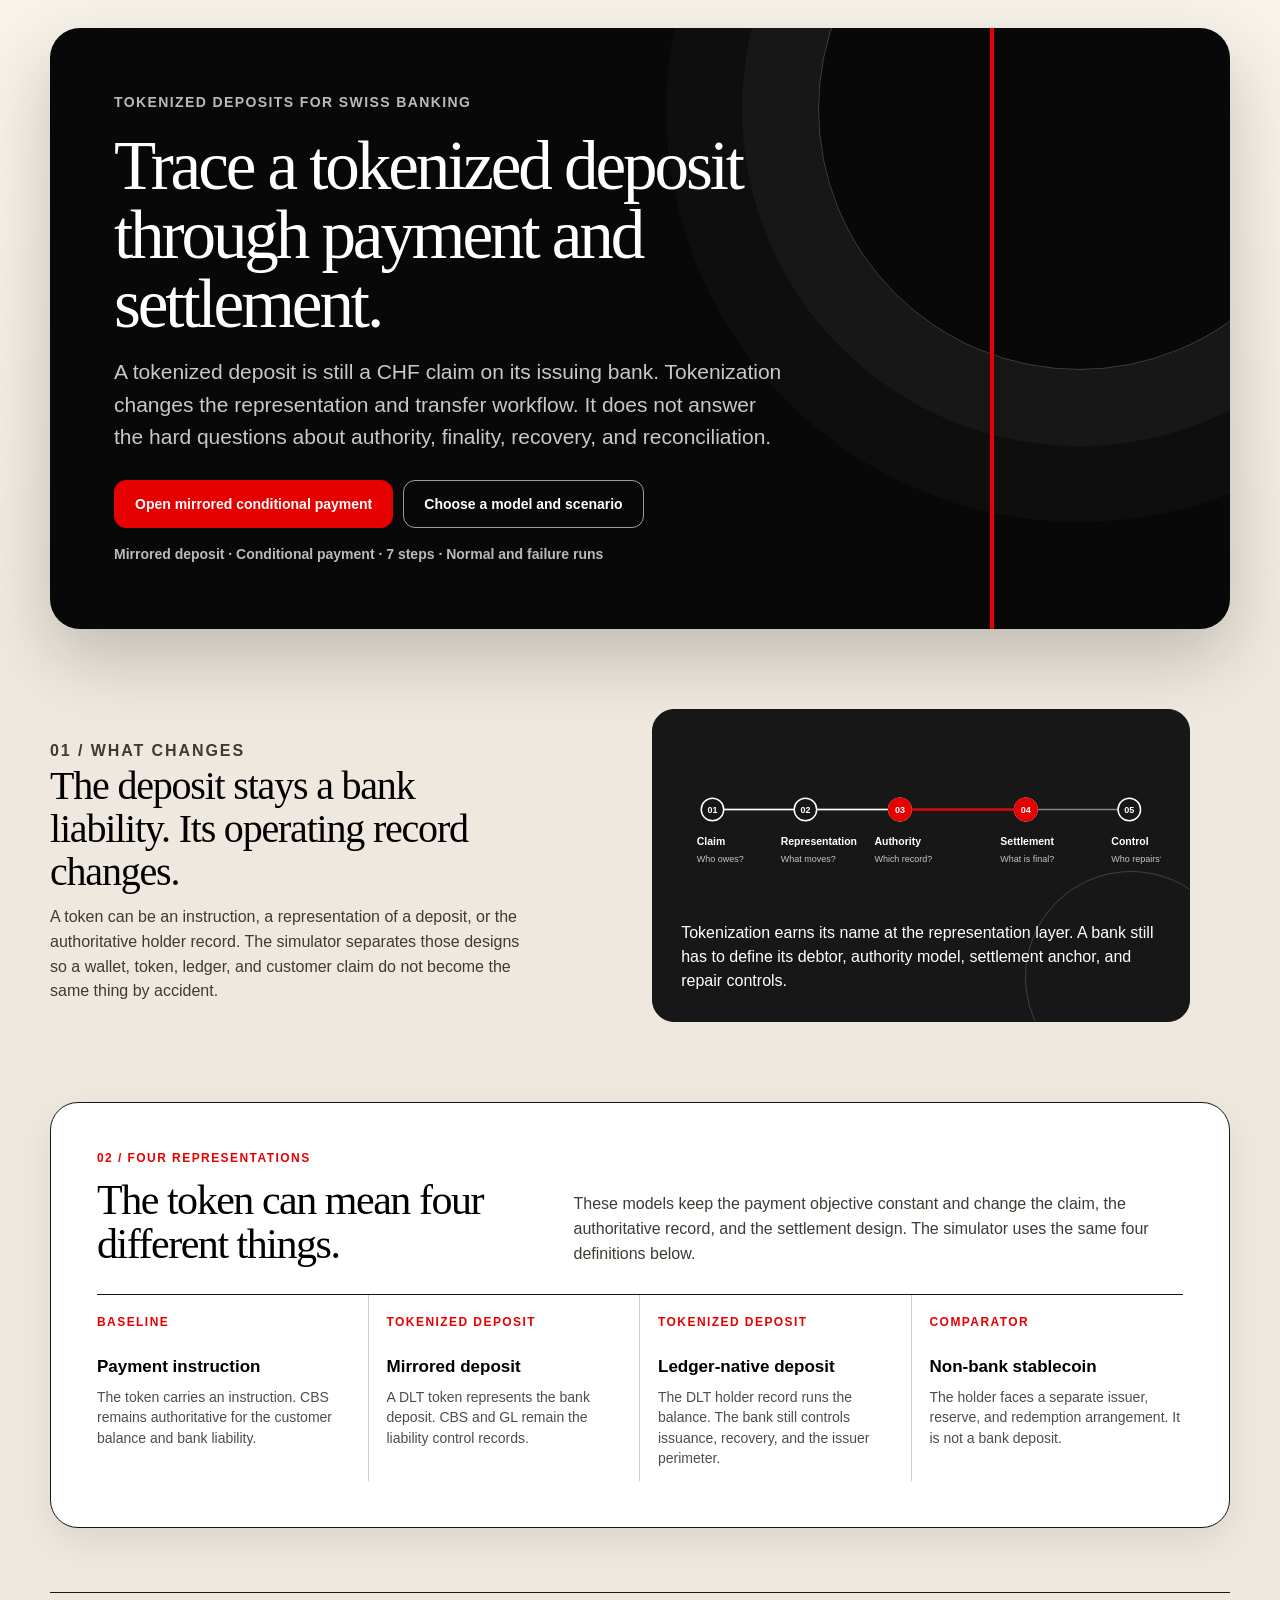
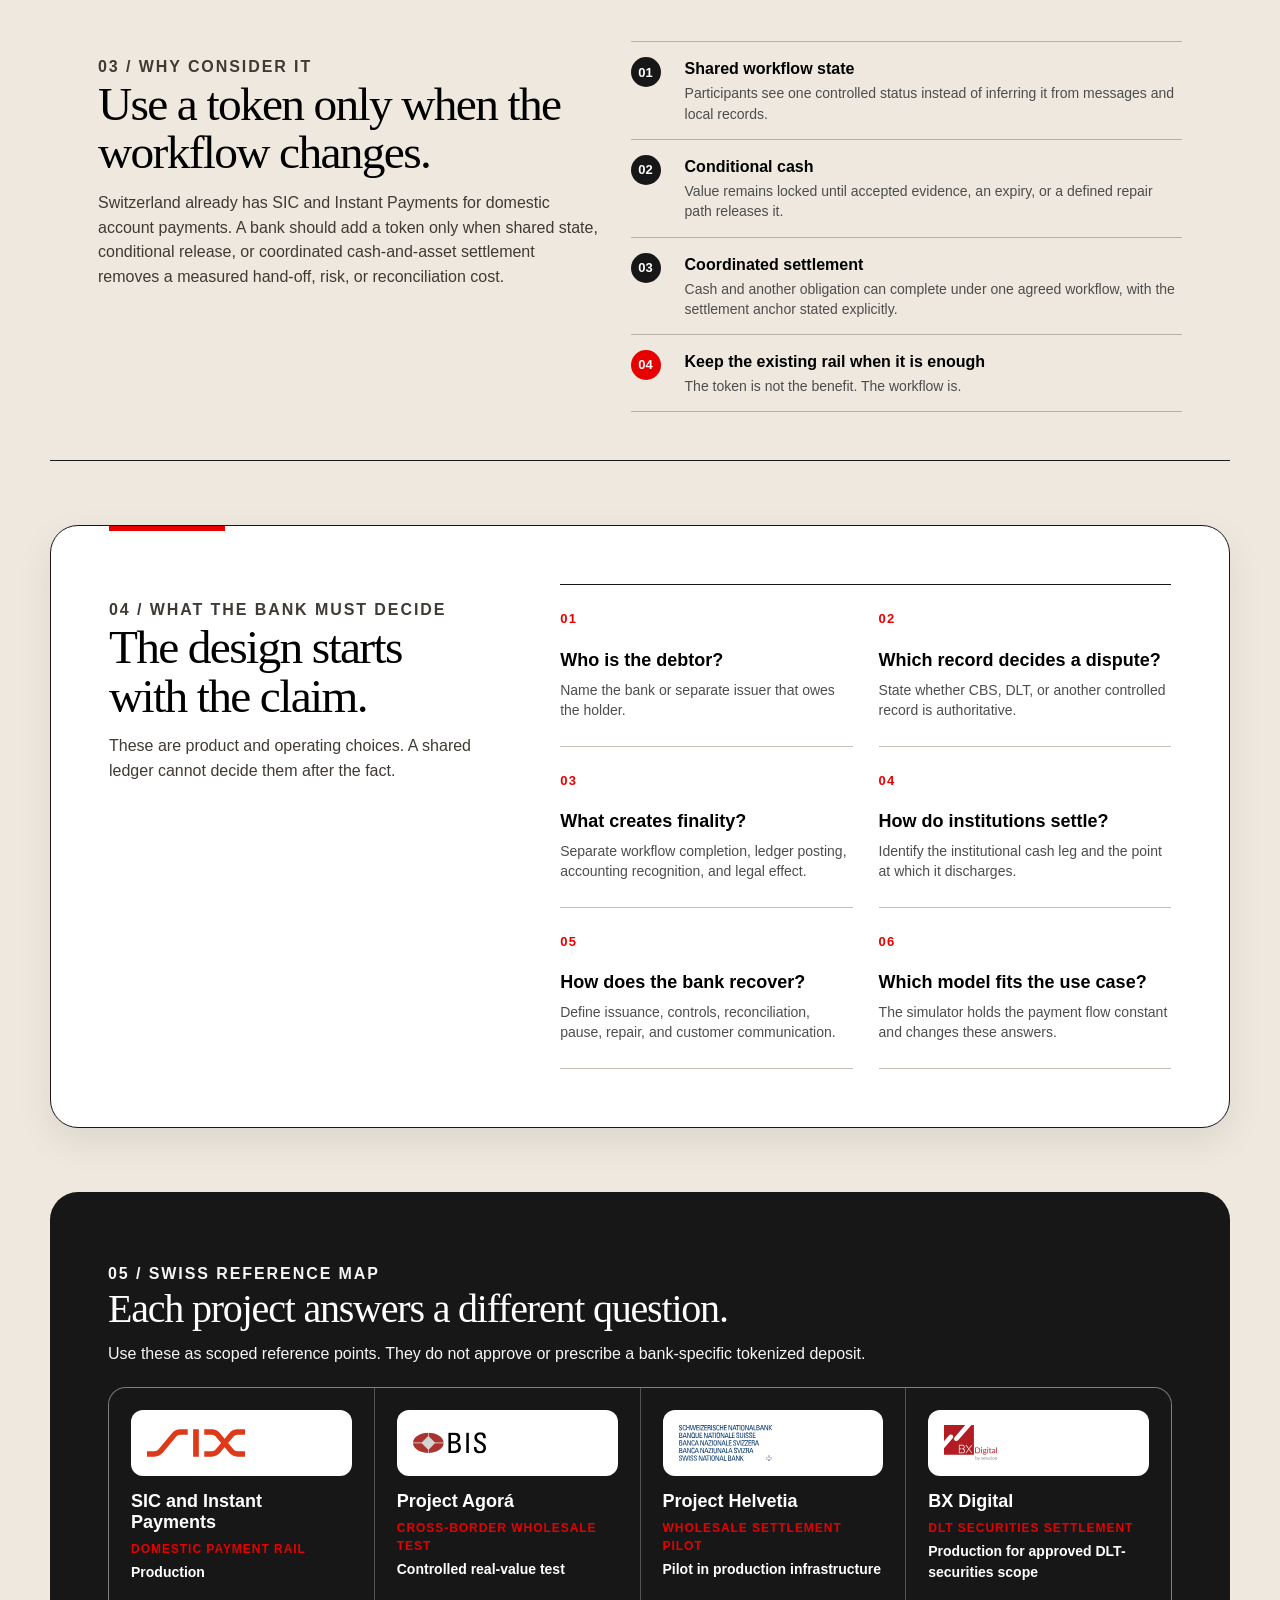
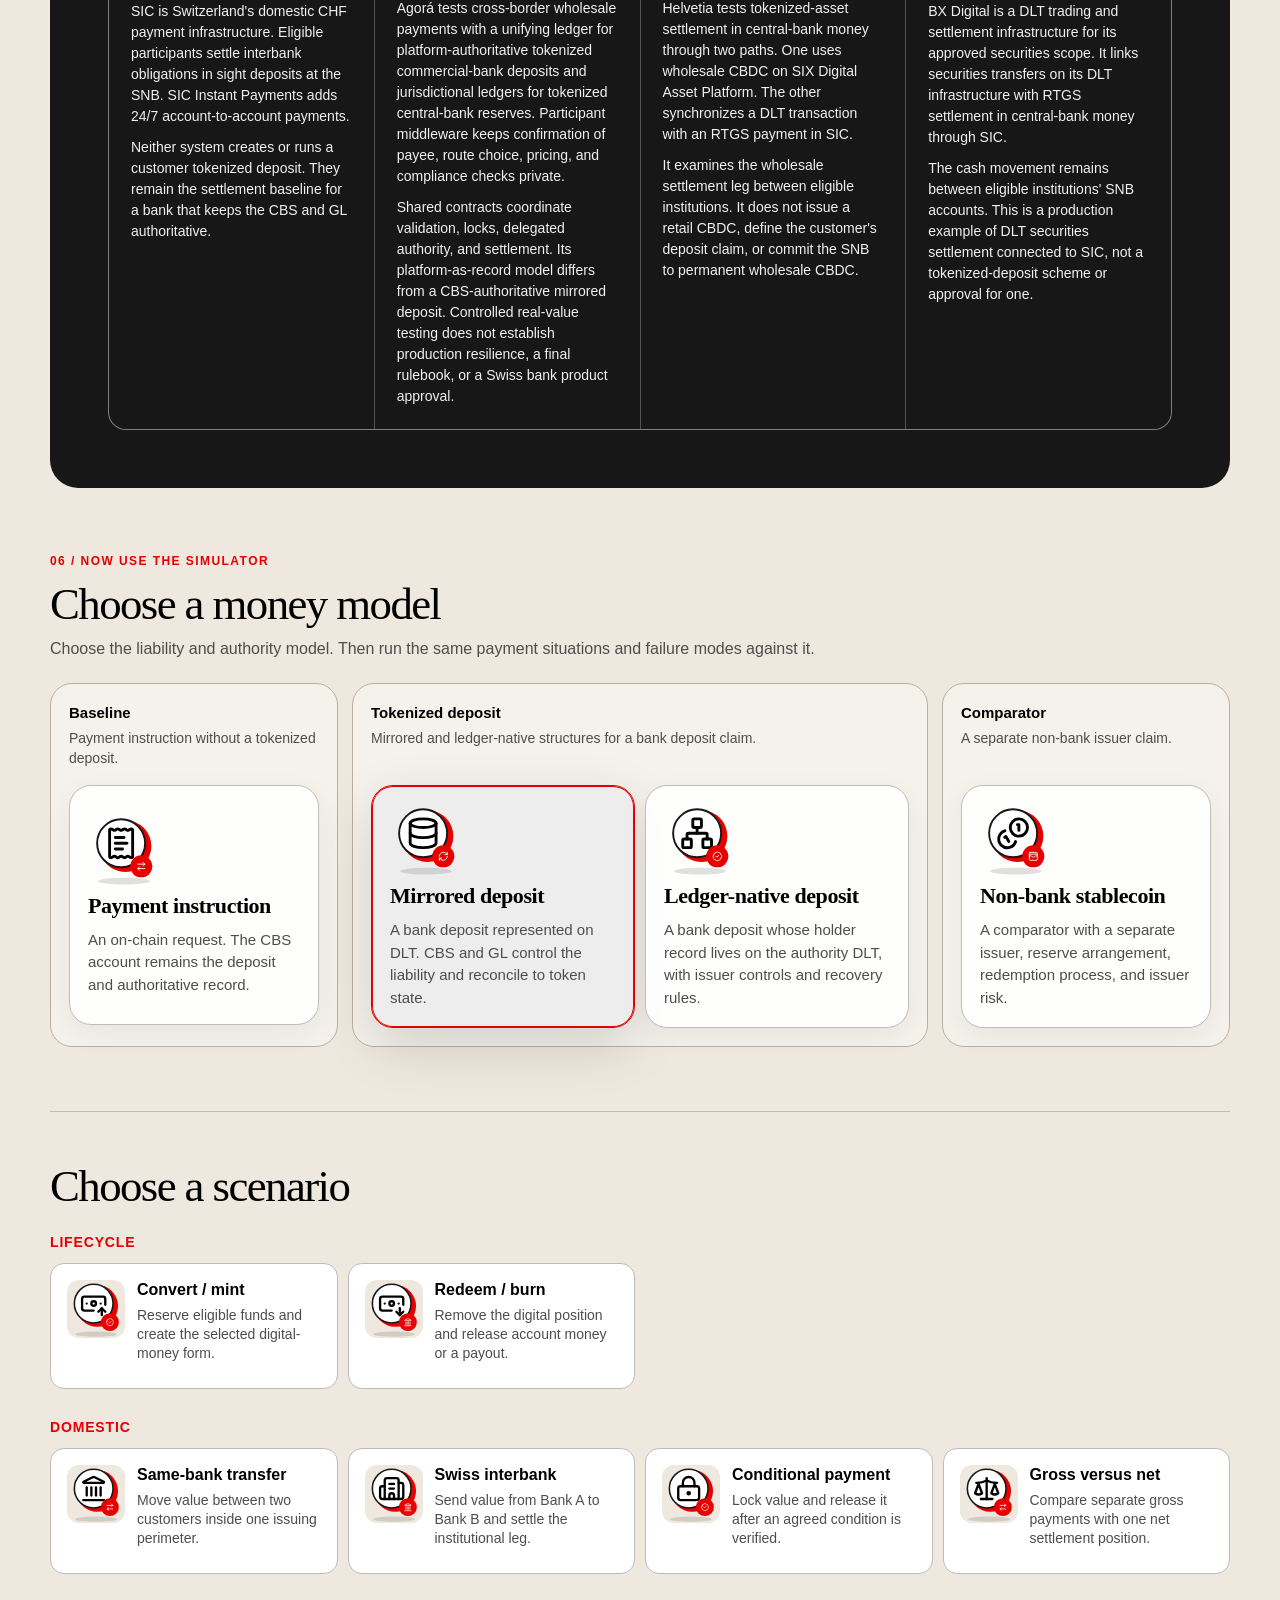
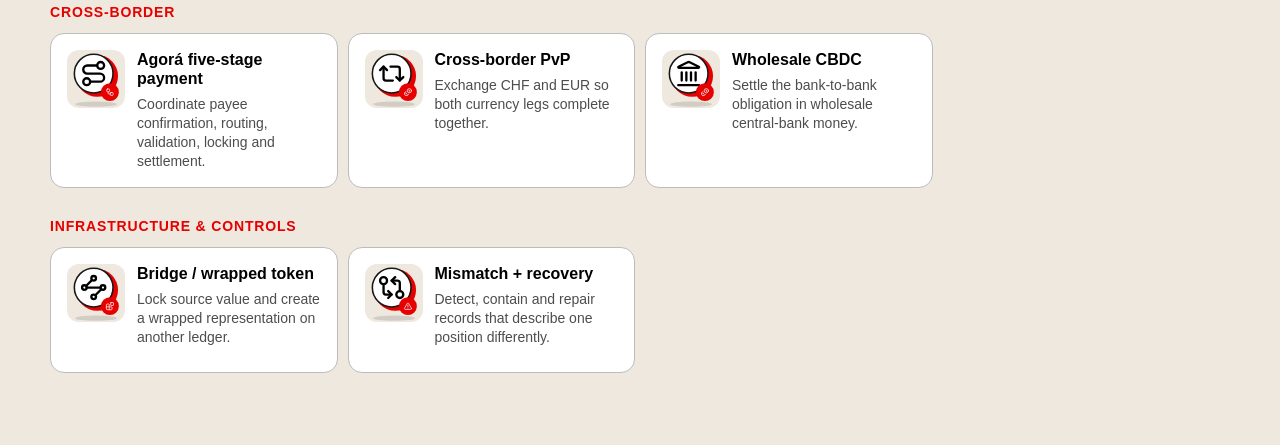
==== commit e5365e7e: "Refine bank decision panel" ====
--- a/demo/index.html
+++ b/demo/index.html
@@ -361,10 +361,27 @@
     .workflow-sequence span { margin-top: 2px; color: var(--muted); font-size: 14px; line-height: 1.45; }
 
     .bank-decisions {
+      position: relative;
       display: grid;
       grid-template-columns: minmax(250px, .76fr) minmax(0, 1.24fr);
       gap: clamp(30px, 6vw, 94px);
       align-items: start;
+      padding: clamp(30px, 5vw, 58px);
+      overflow: hidden;
+      border: 1px solid #171717;
+      border-radius: 28px;
+      background: #fff;
+      box-shadow: 0 14px 36px rgba(0, 0, 0, 0.08);
+    }
+
+    .bank-decisions::before {
+      position: absolute;
+      top: 0;
+      left: clamp(30px, 5vw, 58px);
+      width: 116px;
+      height: 5px;
+      background: var(--red);
+      content: "";
     }
 
     .bank-decisions > div > p {
@@ -381,12 +398,14 @@
       gap: 0 26px;
       margin: 0;
       padding: 0;
+      border-top: 1px solid #171717;
       list-style: none;
     }
 
     .decision-list li {
-      padding: 18px 0 20px;
-      border-top: 2px solid #171717;
+      min-height: 158px;
+      padding: 24px 0 25px;
+      border-bottom: 1px solid #c8c0b4;
     }
 
     .decision-list b,
@@ -1782,7 +1801,8 @@
       .deposit-type:first-child { border-top: 0; }
       .deposit-type b { margin-bottom: 13px; }
       .landing-explainer { gap: 30px; padding: 30px 0; }
-      .bank-decisions { gap: 28px; }
+      .bank-decisions { gap: 28px; padding: 28px 22px; border-radius: 20px; }
+      .bank-decisions::before { left: 22px; }
       .decision-list { grid-template-columns: 1fr; }
       .swiss-context { padding: 28px 22px; border-radius: 20px; }
       .model-groups { grid-template-columns: 1fr; }
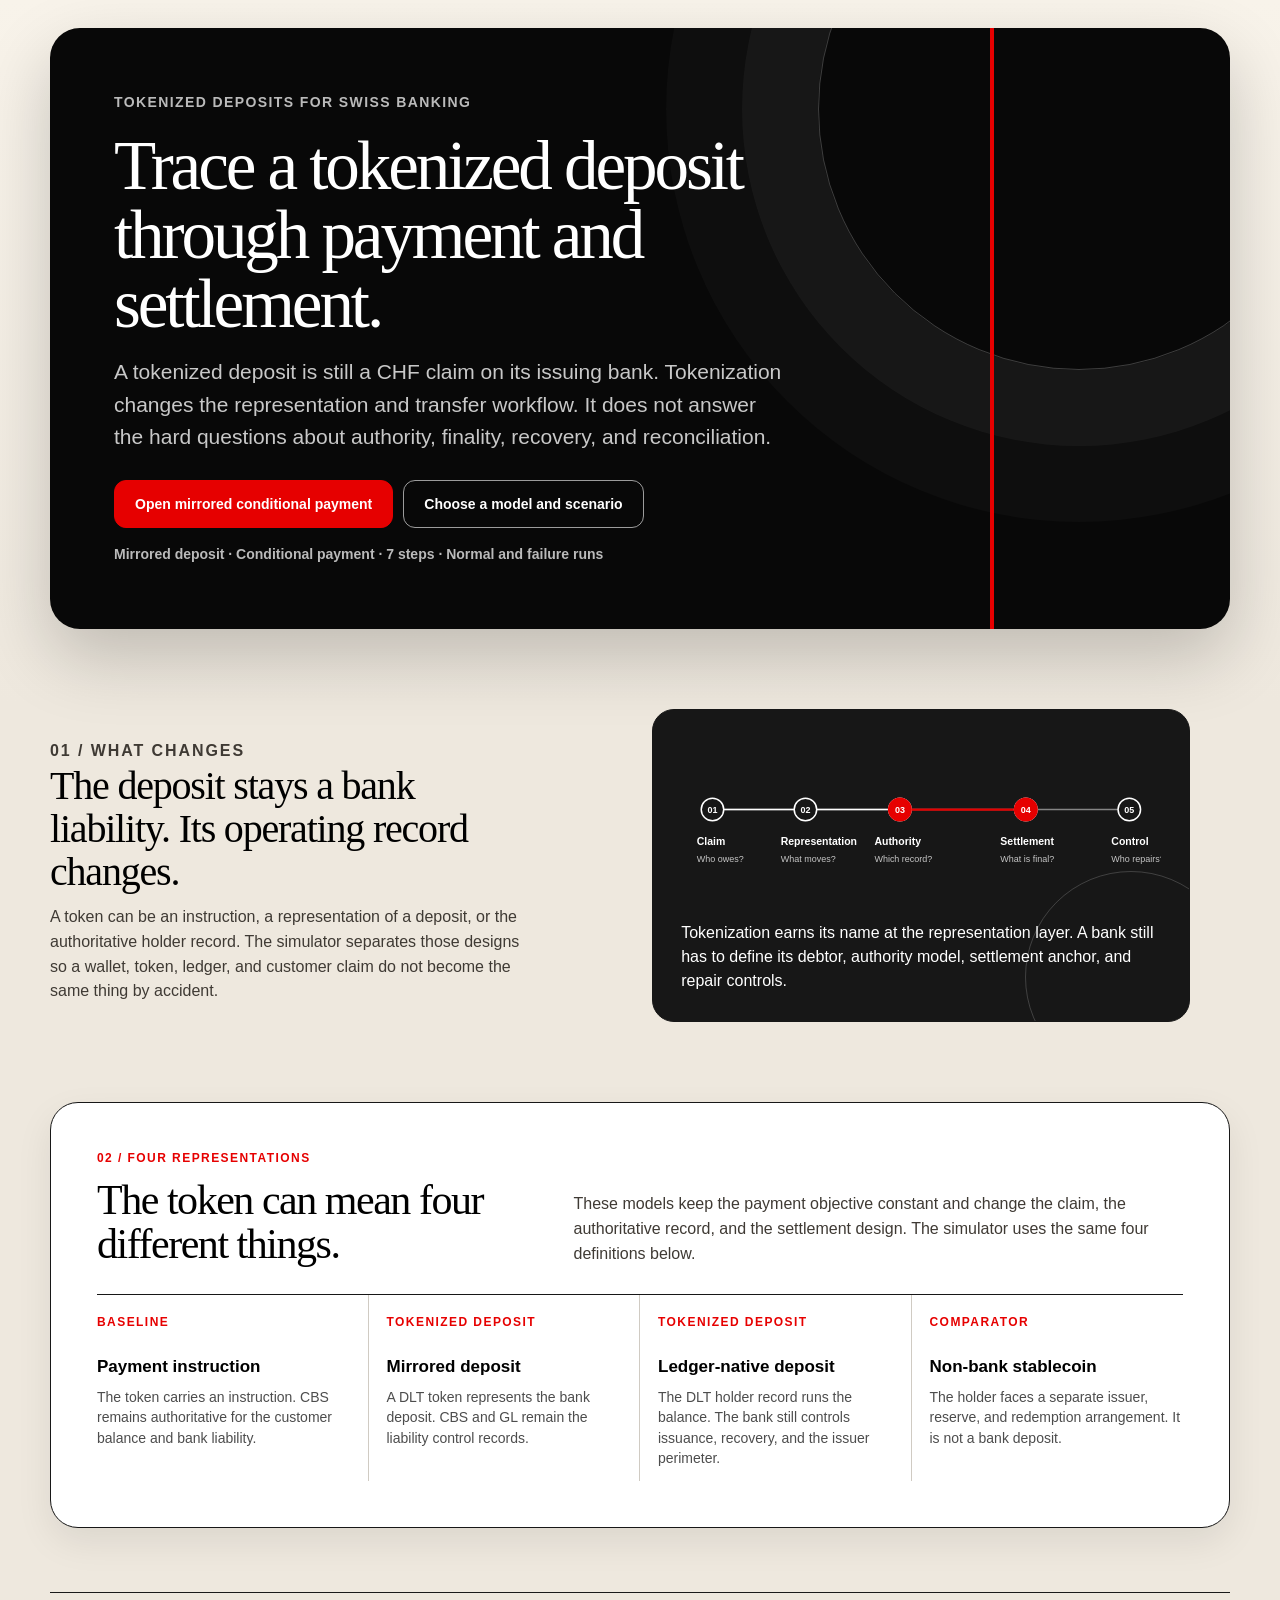
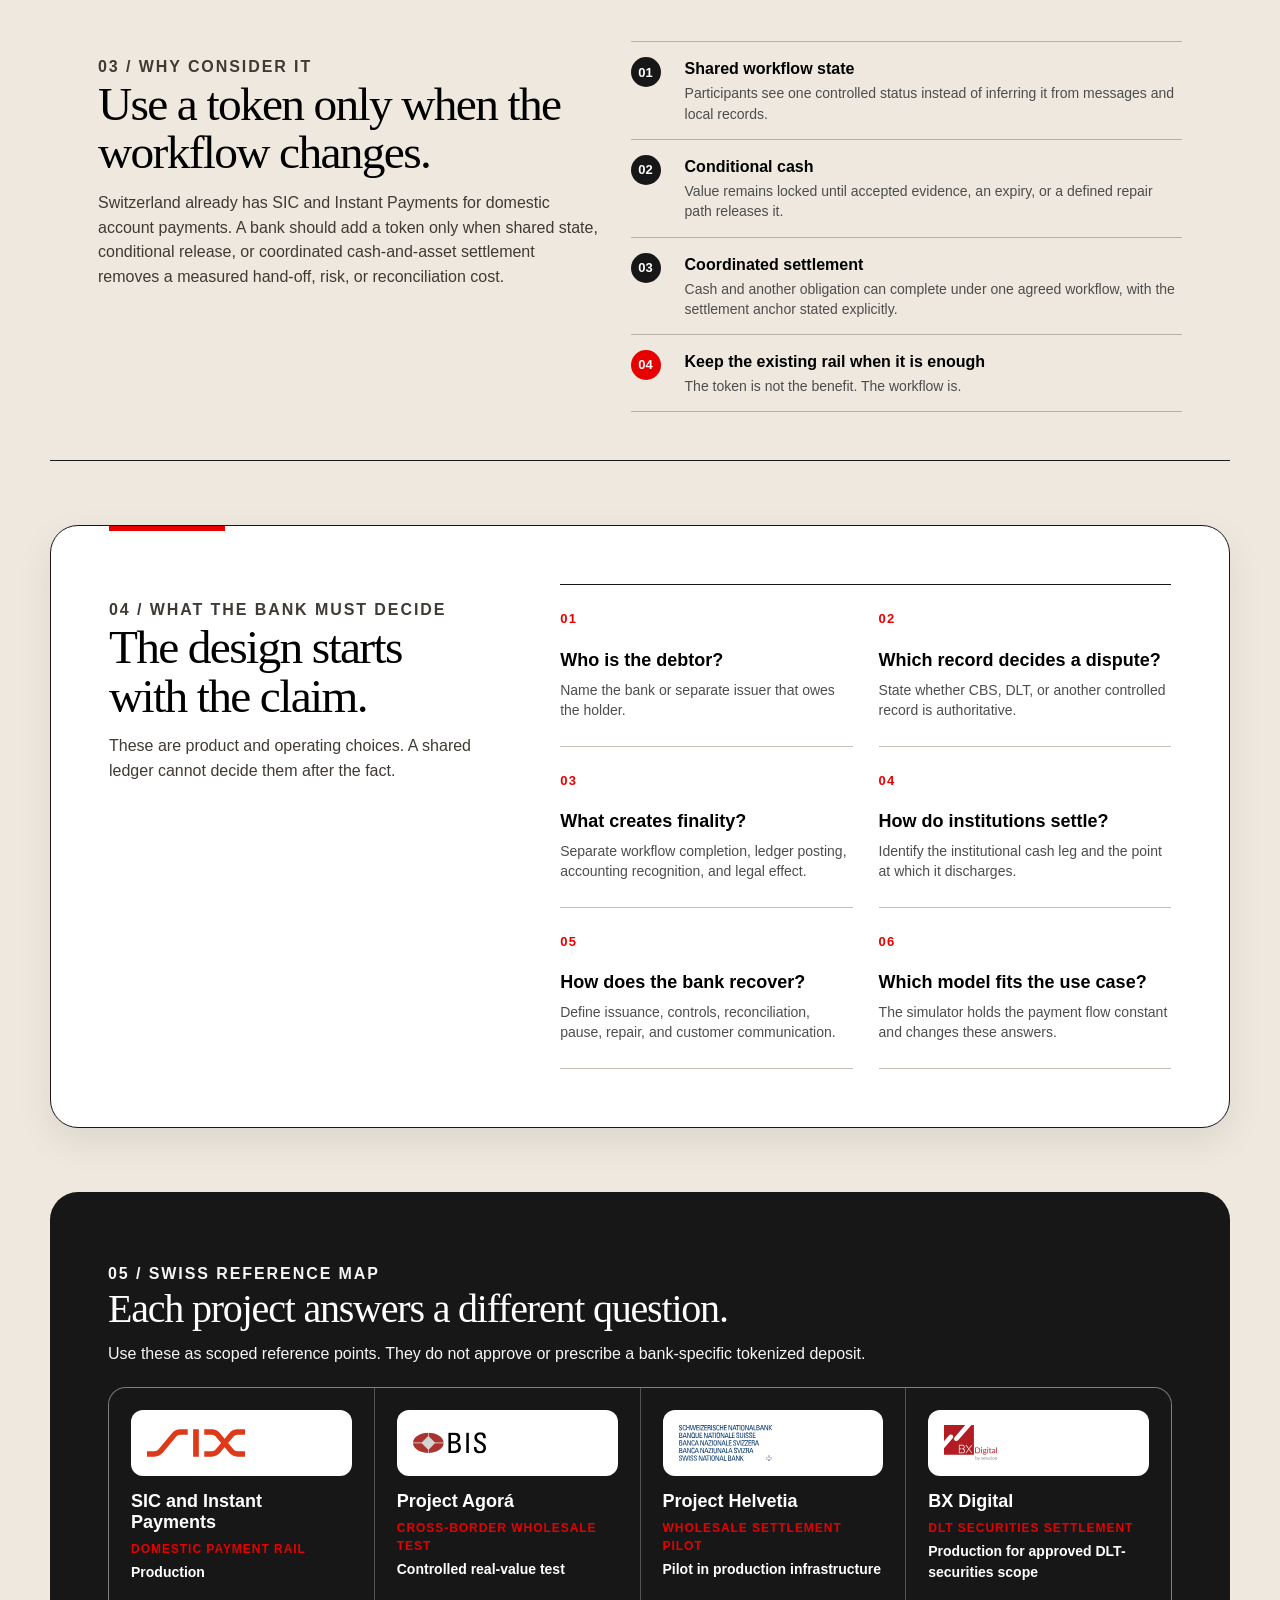
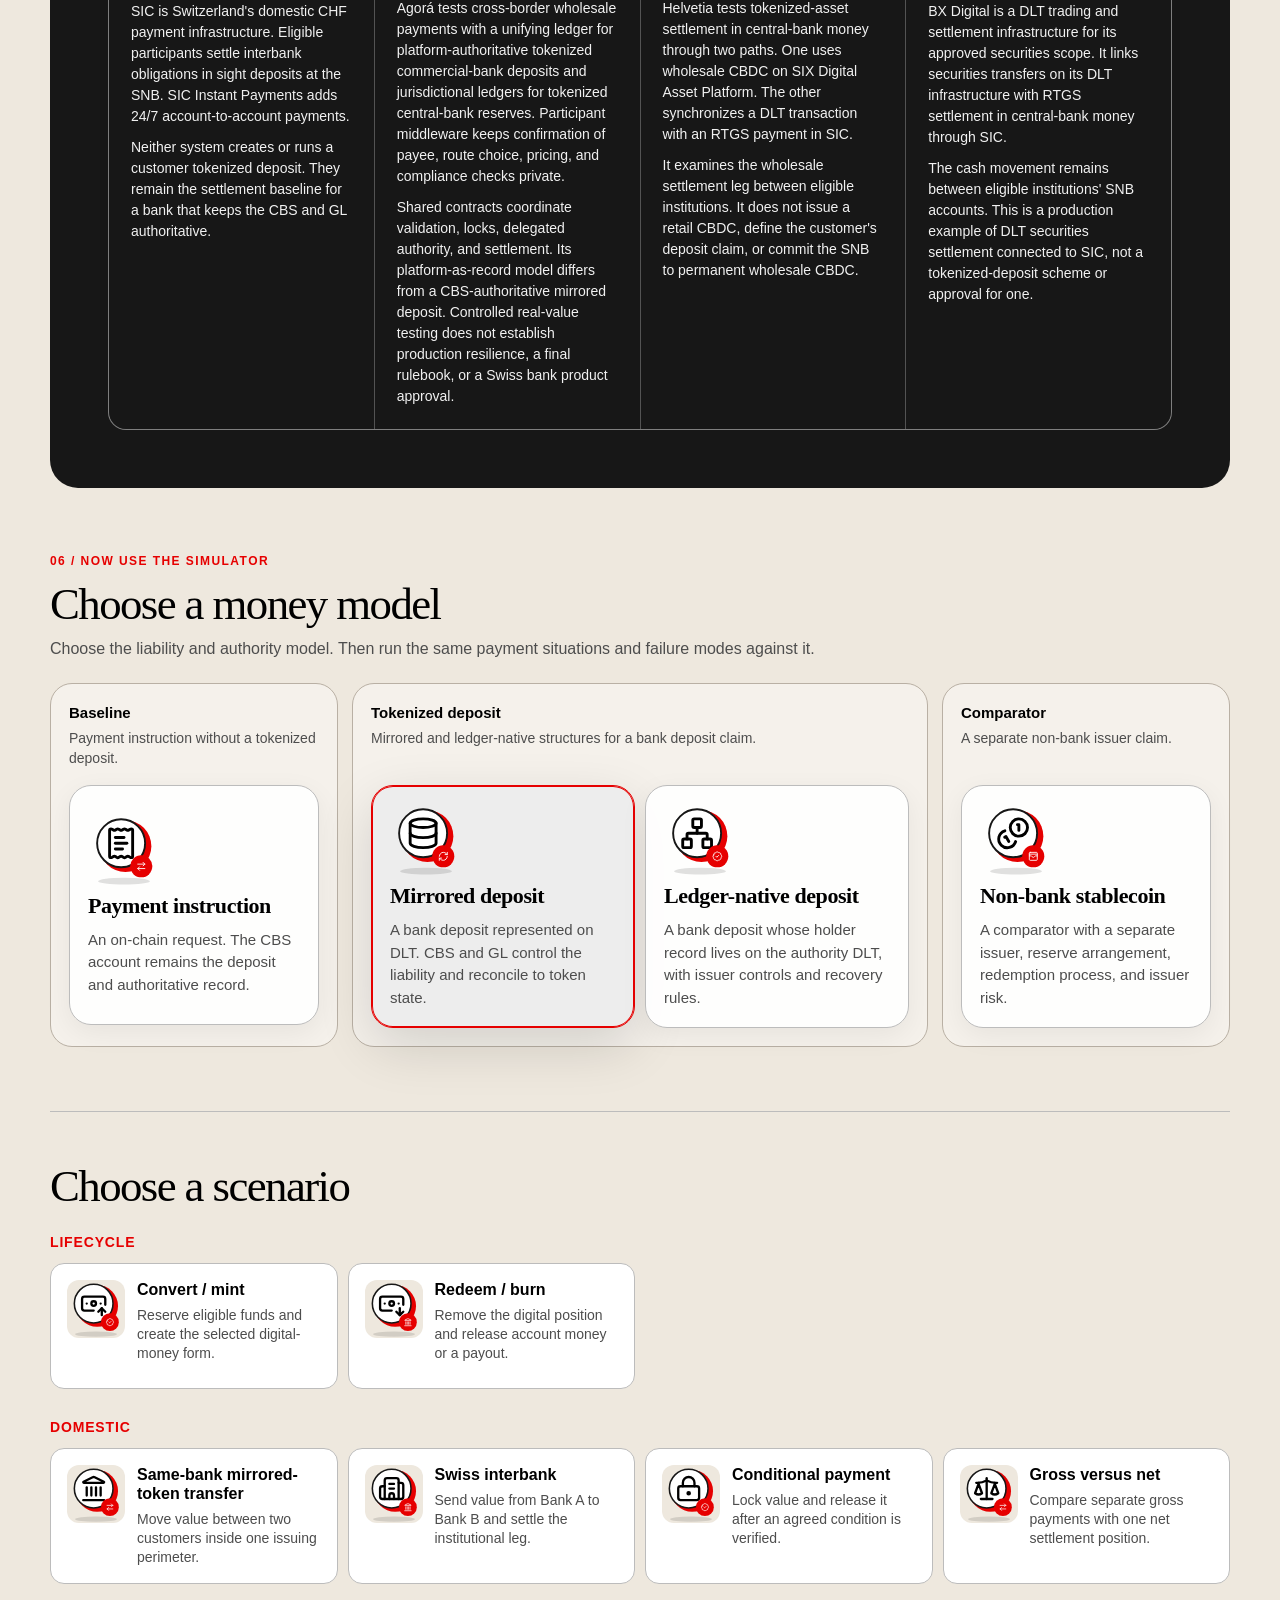
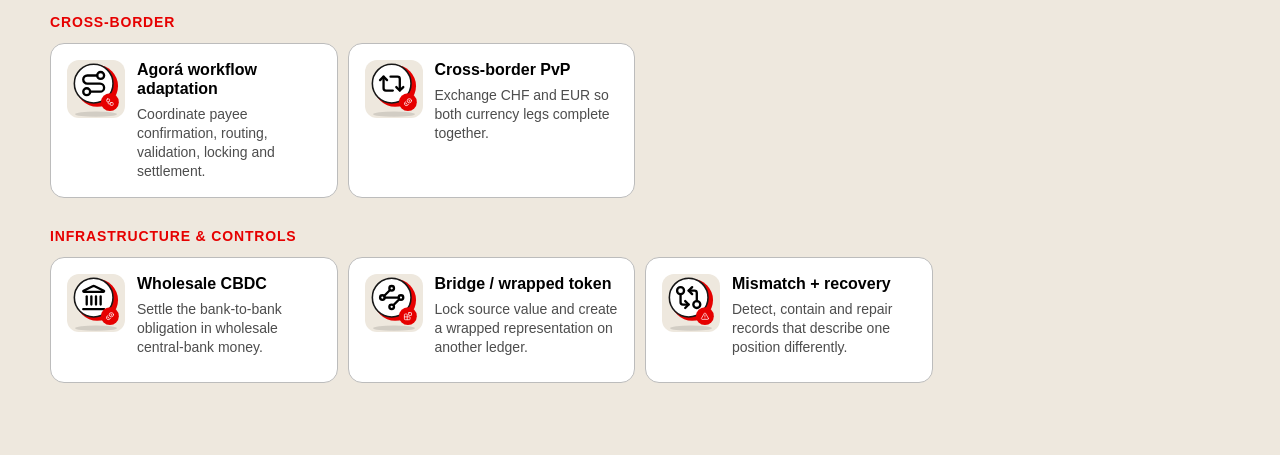
==== commit c2bdf5ea: "aduit" ====
--- a/demo/index.html
+++ b/demo/index.html
@@ -2010,6 +2010,7 @@
     .step-button[aria-current="step"]::before { color: #fff; border-color: var(--red); background: var(--red); }
     .step-button.is-blocked { color: var(--red-dark); border-color: var(--red-dark); background: var(--card); }
     .step-button.is-blocked::before { content: "!"; color: #fff; border-color: var(--red-dark); background: var(--red-dark); }
+    .step-button:disabled { color: #8a8681; cursor: not-allowed; opacity: .58; }
 
     .guided-layout .stage {
       min-width: 0;
@@ -2063,6 +2064,30 @@
       right: auto;
       left: -1px;
       transform: rotate(-135deg);
+    }
+
+    .guided-layout .journey[data-node-count="6"] .journey-node {
+      padding-inline: 2px;
+    }
+
+    .guided-layout .journey[data-node-count="6"] .node-glyph {
+      height: 126px;
+    }
+
+    .guided-layout .journey[data-node-count="6"] .journey-node > strong {
+      width: 100%;
+      min-width: 0;
+      padding-inline: 2px;
+      font-size: 12px;
+      overflow-wrap: normal;
+    }
+
+    .guided-layout .journey[data-node-count="6"] .journey-node > span:last-child {
+      width: 100%;
+      min-width: 0;
+      padding-inline: 2px;
+      font-size: 11px;
+      overflow-wrap: normal;
     }
 
     .guided-layout .inspector {
@@ -2171,6 +2196,9 @@
       .guided-layout .journey-arrow { width: 3px; height: 20px; margin: 0 0 0 37px; }
       .guided-layout .journey-arrow::after { top: auto; right: -3px; bottom: 0; transform: rotate(135deg); }
       .guided-layout .journey-arrow.is-reverse::after { top: 0; right: -3px; bottom: auto; left: auto; transform: rotate(-45deg); }
+      .guided-layout .journey[data-node-count="6"] .node-glyph { height: 88px; }
+      .guided-layout .journey[data-node-count="6"] .journey-node > strong { font-size: 15px; }
+      .guided-layout .journey[data-node-count="6"] .journey-node > span:last-child { font-size: 14px; }
       .dialog-model-grid { grid-template-columns: 1fr; }
     }
 
@@ -2451,8 +2479,13 @@
           recommended: ["interbank", "same", "conditional", "correspondent"],
           claim: "Claim remains on the bank",
           authority: "Core banking account",
+          debtor: "Bank A for Alice’s ordinary deposit",
+          holder: "Alice as the core-account creditor",
+          supportingRecords: "Instruction record, reservation, payment and audit evidence",
+          settlementMechanism: "Accepted bank posting and, when interbank, the applicable settlement rail",
           bankNote: "Account & controls",
-          context: "The digital object carries the payment request. The bank posts the resulting account movement to the core account record, which remains authoritative for the deposit."
+          context: "The digital object carries the payment request. The bank posts the resulting account movement to the core account record, which remains authoritative for the deposit.",
+          scenarioContext: "The digital object is a request, not the deposit claim; the core-account posting determines the monetary result."
         },
         mirrored: {
           number: "02",
@@ -2462,8 +2495,13 @@
           recommended: ["conditional", "mint", "interbank", "mismatch"],
           claim: "Deposit plus synchronized token record",
           authority: "Core banking, reconciled to DLT",
+          debtor: "The commercial bank",
+          holder: "The customer recorded in the authoritative core-banking liability record",
+          supportingRecords: "DLT token mirror, customer subledger, GL control and accepted event evidence",
+          settlementMechanism: "Synchronized CBS and DLT events plus the applicable institutional rail",
           bankNote: "Core banking system",
-          context: "The core banking record remains authoritative while the token mirrors the position. Each step requires controlled synchronization and reconciliation between the two records."
+          context: "The core banking record remains authoritative while the token mirrors the position. Each step requires controlled synchronization and reconciliation between the two records.",
+          scenarioContext: "The bank remains the debtor and its core-banking liability record controls; the DLT position must follow it deterministically."
         },
         native: {
           number: "03",
@@ -2473,8 +2511,13 @@
           recommended: ["same", "pvp", "bridge", "mismatch"],
           claim: "On-chain bank deposit claim",
           authority: "Authoritative DLT record",
+          debtor: "The commercial bank",
+          holder: "The customer recorded in the authoritative DLT holder record",
+          supportingRecords: "Bank accounting, reporting, control and recovery records",
+          settlementMechanism: "Authoritative platform events plus any separate institutional settlement leg",
           bankNote: "Issuer & controls",
-          context: "The DLT holder record is authoritative for the bank deposit claim. Contract controls, keys, finality rules, and bank accounting support that legal effect."
+          context: "The DLT holder record is authoritative for the bank deposit claim. Contract controls, keys, finality rules, and bank accounting support that legal effect.",
+          scenarioContext: "The bank remains the debtor, but the DLT holder record controls; bank copies support rather than replace that state."
         },
         stablecoin: {
           number: "04",
@@ -2484,8 +2527,13 @@
           recommended: ["mint", "redeem", "bridge", "pvp"],
           claim: "Claim on a separate issuer",
           authority: "Issuer ledger or token contract",
+          debtor: "The separate stablecoin issuer",
+          holder: "The customer recorded in the issuer ledger or token contract",
+          supportingRecords: "Reserve, guarantee, redemption, entitlement and accounting records",
+          settlementMechanism: "Issuer-ledger transfer or redemption, with any bank settlement leg kept separate",
           bankNote: "Reserve bank",
-          context: "The token gives its holder a claim on a separate issuer. Reserve, redemption, and issuer-governance arrangements determine how the value is issued, transferred, and converted."
+          context: "The token gives its holder a claim on a separate issuer. Reserve, redemption, and issuer-governance arrangements determine how the value is issued, transferred, and converted.",
+          scenarioContext: "The holder faces the separate issuer; reserve, guarantee and redemption records support but do not become the customer-facing claim."
         }
       };
 
@@ -2538,9 +2586,9 @@
         sic: lucideSvg("landmark"),
         receiver: lucideSvg("building-2"),
         reconciliation: lucideSvg("git-compare-arrows"),
-        key: lucideSvg("key-round")
+        key: lucideSvg("key-round"),
+        condition: lucideSvg("lock-keyhole")
       };
-      const failureTargets = { aml: 1, dlt: 2, sic: 2, receiver: 3, reconciliation: 2, key: 2 };
 
       const categories = {
         lifecycle: "Lifecycle",
@@ -2552,8 +2600,8 @@
       const modelIds = Object.keys(models);
       const copies = (text, overrides = {}) => Object.fromEntries(modelIds.map((id) => [id, overrides[id] || text]));
       const scene = (focus, stateLabel, moves = []) => ({ focus: Array.isArray(focus) ? focus : [focus], stateLabel, moves });
-      const step = (label, actor, action, object, result, sceneState, explanation, overrides = {}) => ({
-        label, actor, action, object, result, scene: sceneState, explanations: copies(explanation, overrides)
+      const step = (label, actor, action, object, result, sceneState, explanation, overrides = {}, scenes = {}) => ({
+        label, actor, action, object, result, scene: sceneState, scenes, explanations: copies(explanation, overrides)
       });
 
       const scenarios = {
@@ -2701,7 +2749,7 @@
           settlement: "Gross or deferred net settlement",
           steps: [
             step("Obligations received", "Bank A and Bank B", "Submit opposing payments", "CHF 100 and CHF 60 obligations", "Two obligations queued", scene(["bankA", "bankB"], "Obligations received"), "Bank A submits a CHF 100 obligation and Bank B submits a CHF 60 obligation."),
-            step("Payments matched", "Payment queue", "Matches the obligations", "Two payment instructions", "Payments eligible for comparison", scene("queue", "Payments matched", [{ from: "bankA", to: "queue", label: "100" }, { from: "bankB", to: "settlement", label: "60" }]), "The queue validates and matches the two obligations as separate payments before calculating any offset."),
+            step("Payments matched", "Payment queue", "Matches the obligations", "Two payment instructions", "Payments eligible for comparison", scene("queue", "Payments matched", [{ from: "bankA", to: "queue", label: "100" }, { from: "bankB", to: "queue", label: "60" }]), "The queue validates and matches the two obligations as separate payments before calculating any offset."),
             step("Gross result measured", "Settlement operator", "Measures gross activity", "CHF 160 total movement", "Gross requirement calculated", scene("netting", "Gross: CHF 160"), "Gross settlement would move CHF 100 and CHF 60 separately, producing CHF 160 of total settlement activity."),
             step("Net position calculated", "Netting cycle", "Offsets obligations", "CHF 40 net position", "Bank A owes Bank B CHF 40", scene("netting", "Net: CHF 40"), "The agreed netting convention offsets the two obligations and calculates a CHF 40 position from Bank A to Bank B."),
             step("Net amount settled", "SIC / scheme settlement", "Settles CHF 40", "Net institutional position", "CHF 40 settled", scene("settlement", "Net amount settled", [{ from: "netting", to: "settlement", label: "40" }]), "The settlement mechanism transfers the CHF 40 net amount at the agreed settlement point.",
@@ -2714,14 +2762,14 @@
           name: "Agorá five-stage payment",
           category: "crossborder",
           summary: "Coordinate payee confirmation, routing, validation, locking and settlement.",
-          description: "A cross-border payment is coordinated across the receiving institution, participating banks, FX liquidity and connected settlement arrangements. The five-stage path confirms Luca, discovers a viable CHF-to-EUR route, validates each participant privately, locks the required balances, delegates limited authority and settles the payment.",
+          description: "A cross-border payment is coordinated across the receiving institution, participating banks and connected settlement arrangements. The five-stage path confirms Luca, discovers a viable CHF-to-EUR route, validates each participant privately, locks the required balances, delegates limited authority and settles the payment.",
           settlement: "Coordinated commercial and central-bank legs",
           steps: [
-            step("Confirm payee", "Receiving institution", "Confirms the intended beneficiary", "Payee identity and account", "Payee confirmed", scene("payee", "Payee confirmed"), "The receiving institution confirms Luca and the intended receiving arrangement before route selection begins."),
-            step("Discover path", "Participating institutions", "Find a viable corridor", "Banks, FX liquidity and settlement rails", "Route selected", scene("route", "Route selected", [{ from: "payee", to: "route", label: "PATH" }]), "Participants identify a viable CHF-to-EUR route, including the banks, FX liquidity and settlement rails required for the payment."),
+            step("Confirm payee", "Receiving institution", "Confirms the intended beneficiary", "Payee identity and account", "Payee confirmed", scene(["payee", "confirmation"], "Payee confirmed", [{ from: "payee", to: "confirmation", label: "CHECK" }]), "The receiving institution confirms Luca and the intended receiving arrangement before route selection begins."),
+            step("Discover path", "Participating institutions", "Find a viable corridor", "Banks, currency amounts and settlement rails", "Route selected", scene("route", "Route selected", [{ from: "confirmation", to: "route", label: "PATH" }]), "Participants identify a viable CHF-to-EUR route and determine the currency amounts and settlement legs. The prototype did not integrate an FX execution service."),
             step("Validate", "Each participating institution", "Completes private checks", "Compliance, funding and readiness", "Validations endorsed", scene("validation", "Validations endorsed", [{ from: "route", to: "validation", label: "OK" }]), "Each institution privately validates compliance, amount, funding and operational readiness, then shares its endorsed outcome."),
             step("Lock and delegate", "Participating institutions", "Lock balances and delegate authority", "Required currency legs", "Both legs committed", scene("lock", "Balances locked", [{ from: "validation", to: "lock", label: "LOCK" }]), "The required balances are locked and narrowly scoped settlement authority is delegated after every validation succeeds."),
-            step("Settle", "Coordinated settlement workflow", "Executes both payment legs", "Commercial and central-bank money legs", "Usable receiving value recorded", scene("settlement", "Coordinated settlement complete", [{ from: "lock", to: "settlement", label: "FX" }]), "The coordinated payment legs execute and the receiving institution records usable value after the agreed settlement conditions are met.")
+            step("Settle", "Coordinated settlement workflow", "Executes both payment legs", "Commercial and central-bank money legs", "Usable receiving value recorded", scene("settlement", "Coordinated settlement complete", [{ from: "lock", to: "settlement", label: "SETTLE" }]), "The coordinated payment legs execute and the receiving institution records usable value after the agreed settlement conditions are met.")
           ]
         },
         pvp: {
@@ -2742,7 +2790,7 @@
         },
         cbdc: {
           name: "Wholesale CBDC",
-          category: "crossborder",
+          category: "infrastructure",
           summary: "Settle the bank-to-bank obligation in wholesale central-bank money.",
           description: "Bank A prepares a customer payment that will create a CHF 100 commercial-bank claim for Luca at Bank B. The banks settle their separate institutional obligation in wholesale central-bank money, then reconcile the wCBDC evidence with their customer, accounting and control records.",
           settlement: "Wholesale central-bank money",
@@ -2780,15 +2828,225 @@
           settlement: "Reconciliation and controlled recovery",
           steps: [
             step("Records captured", "Operations", "Collects comparable records", "CHF 100 position across systems", "Records ready for comparison", scene("operations", "Records captured"), "Operations captures the bank, ledger and control records that should describe the same CHF 100 position."),
-            step("Comparison run", "Reconciliation control", "Compares expected and observed states", "Bank and ledger records", "Records initially matched", scene("reconcile", "Records compared", [{ from: "bankRecord", to: "reconcile", label: "CBS" }, { from: "ledgerRecord", to: "reconcile", label: "DLT" }]), "The reconciliation control compares amounts, holders, event identifiers and posting references. The records initially agree."),
+            step("Comparison run", "Reconciliation control", "Compares the two model-specific records", "Authority and supporting evidence", "Records initially matched", scene("reconcile", "Records compared", [{ from: "bankRecord", to: "reconcile", label: "BANK" }, { from: "ledgerRecord", to: "reconcile", label: "LEDGER" }]), "The reconciliation control compares amounts, holders, event identifiers and posting references. The records initially agree.", {}, {
+              instruction: scene("reconcile", "Records compared", [{ from: "bankRecord", to: "reconcile", label: "CORE" }, { from: "ledgerRecord", to: "reconcile", label: "INSTR" }]),
+              mirrored: scene("reconcile", "Records compared", [{ from: "bankRecord", to: "reconcile", label: "CBS" }, { from: "ledgerRecord", to: "reconcile", label: "DLT" }]),
+              native: scene("reconcile", "Records compared", [{ from: "bankRecord", to: "reconcile", label: "COPY" }, { from: "ledgerRecord", to: "reconcile", label: "DLT" }]),
+              stablecoin: scene("reconcile", "Records compared", [{ from: "bankRecord", to: "reconcile", label: "BACKING" }, { from: "ledgerRecord", to: "reconcile", label: "ISSUER" }])
+            }),
             step("Mismatch detected", "Reconciliation control", "Finds a CHF 10 difference", "Expected and observed positions", "Records disagree", scene(["bankRecord", "ledgerRecord", "reconcile"], "CHF 10 mismatch detected"), "The control detects a CHF 10 difference, leaving the systems without one consistent view of the position."),
-            step("Movement paused", "Control framework", "Contains further movement", "Affected customer position", "Outbound activity blocked", scene("reconcile", "Movement paused"), "Minting and outbound movement stop while the customer position remains held under the last valid state."),
+            step("Movement paused", "Control framework", "Contains further movement", "Affected customer position", "Outbound activity blocked", scene("reconcile", "Movement paused"), "Creation and outbound movement stop while the customer position remains held under the last valid state."),
             step("Cause isolated", "Operations", "Traces the discrepancy", "Events, postings and replay evidence", "Source of break identified", scene(["operations", "reconcile"], "Cause isolated"), "Operations compares event identifiers, postings, contract events and replay evidence to locate the missing or duplicated record."),
-            step("Records repaired", "Authorized operations staff", "Repairs or replays the event", "Affected record set", "Records brought into agreement", scene(["bankRecord", "ledgerRecord"], "Records repaired", [{ from: "reconcile", to: "ledgerRecord", label: "FIX" }]), "Authorized staff repair or replay the required event under dual control and preserve the audit evidence."),
-            step("Resolved", "Reconciliation control", "Confirms restored agreement", "Bank, ledger and control records", "Normal movement restored", scene(["bankRecord", "reconcile", "ledgerRecord"], "Records matched"), "The records match again, the repair trail is retained and normal movement can resume.")
+            step("Records repaired", "Authorized operations staff", "Repairs the non-authoritative record or records an approved recovery event", "Affected record set", "Records brought into agreement", scene(["bankRecord", "ledgerRecord"], "Records repaired", [{ from: "reconcile", to: "ledgerRecord", label: "FIX" }]), "Authorized staff apply the model’s approved repair direction under dual control and preserve the audit evidence.", {
+              instruction: "Operations corrects the instruction status or its evidence while preserving the authoritative core-account position.",
+              mirrored: "Operations repairs the token mirror from the authoritative CBS state and accepted event evidence.",
+              native: "Operations preserves the authoritative DLT holder state and corrects supporting bank records, unless an approved recovery event must be recorded on-chain.",
+              stablecoin: "Operations preserves the issuer-ledger claim and corrects reserve, guarantee, entitlement or accounting records under the issuer’s approved process."
+            }, {
+              native: scene(["bankRecord", "reconcile", "ledgerRecord"], "Supporting records repaired", [{ from: "ledgerRecord", to: "reconcile", label: "AUTH" }, { from: "reconcile", to: "bankRecord", label: "FIX" }]),
+              stablecoin: scene(["bankRecord", "reconcile", "ledgerRecord"], "Backing records repaired", [{ from: "ledgerRecord", to: "reconcile", label: "AUTH" }, { from: "reconcile", to: "bankRecord", label: "FIX" }])
+            }),
+            step("Resolved", "Reconciliation control", "Confirms restored agreement", "Bank, ledger and control records", "Normal movement restored", scene(["bankRecord", "reconcile", "ledgerRecord"], "Records matched"), "The records match again, the repair trail is retained and normal movement can resume.", {
+              instruction: "The core account remains authoritative and the corrected instruction evidence now agrees with it.",
+              mirrored: "The authoritative CBS liability record and the repaired DLT mirror agree again.",
+              native: "The authoritative DLT holder record and the corrected bank support records agree again.",
+              stablecoin: "The authoritative issuer ledger and the corrected backing and entitlement records agree again."
+            })
           ]
         }
       };
+
+      const scenarioVariants = {
+        mint: {
+          instruction: {
+            name: "Create payment instruction",
+            treatment: "Boundary-safe baseline",
+            summary: "Record a request to move ordinary account money without minting a monetary claim.",
+            settlement: "Instruction creation against an authoritative core account",
+            description: "Alice asks Bank A to record a CHF 100 payment instruction against her ordinary deposit. The instruction is a request to move account money, not money itself; the core-account record remains authoritative and changes only when Bank A accepts and posts the payment.",
+            stepOverrides: {
+              0: { action: "Requests a payment instruction", object: "CHF 100 ordinary-deposit payment", result: "Instruction request received", explanation: "Alice asks Bank A to record a request to move CHF 100 from her ordinary account. No money is created at this step." },
+              1: { actor: "Bank A", object: "Alice, destination and core-account funds", explanation: "Bank A checks Alice, the destination, available account funds and payment controls before accepting the request." },
+              2: { actor: "Bank A", object: "CHF 100 core-account position", explanation: "Bank A reserves CHF 100 against competing use in the authoritative core account while the instruction is pending." },
+              3: { label: "Instruction recorded", actor: "Bank A instruction service", action: "Records the payment request", object: "Digital payment instruction", result: "Instruction recorded", explanation: "Bank A records a digital payment instruction for CHF 100. The record is a request, not a newly minted monetary claim.", scene: scene("ledger", "Instruction recorded", [{ from: "issuer", to: "ledger", label: "INSTR" }]) },
+              4: { actor: "Bank A", object: "Instruction, core account and audit reference", explanation: "Bank A links the instruction to the authoritative account position and a unique audit reference so duplicate use can be detected." },
+              5: { action: "Receives a usable request", object: "Digital payment instruction", result: "Instruction available to submit", explanation: "Alice can submit the instruction through Bank A’s accepted workflow. Her deposit changes only when Bank A accepts and posts the requested payment.", scene: scene("wallet", "Instruction available", [{ from: "ledger", to: "wallet", label: "INSTR" }]) },
+              6: { actor: "Bank A", action: "Confirms instruction setup", object: "Instruction and linked account evidence", result: "Instruction setup complete", explanation: "The instruction workflow is ready with one traceable request and an unchanged authoritative deposit claim except for any explicit account reservation." }
+            }
+          }
+        },
+        redeem: {
+          instruction: {
+            name: "Cancel or complete instruction",
+            treatment: "Boundary-safe baseline",
+            summary: "Resolve a payment request without describing cancellation as burning money.",
+            settlement: "Instruction cancellation or accepted core-account posting",
+            description: "Alice asks Bank A either to cancel an unused CHF 100 payment instruction or to complete the accepted payment it requests. Cancelling or consuming the instruction does not burn money; the authoritative core-account balance changes only through Bank A’s accepted posting.",
+            stepOverrides: {
+              0: { action: "Requests cancellation or completion", object: "CHF 100 payment instruction", result: "Instruction request received", explanation: "Alice asks Bank A to cancel an unused instruction or complete the payment it requests. She is not redeeming a separate monetary claim." },
+              1: { actor: "Bank A", action: "Checks instruction authority and status", object: "Instruction, account and destination", explanation: "Bank A verifies Alice’s authority, the instruction status, the account position and whether a payment has already been posted." },
+              2: { label: "Instruction held", actor: "Bank A", action: "Prevents competing execution", object: "CHF 100 payment instruction", result: "Instruction pending resolution", explanation: "Bank A prevents a duplicate submission while it resolves the instruction. The core-account record remains authoritative." },
+              3: { label: "Instruction resolved", actor: "Bank A instruction service", action: "Cancels or consumes the instruction", object: "Digital payment instruction", result: "Instruction disabled", explanation: "The service cancels an unused instruction or marks an accepted instruction consumed. This disables a request; it does not burn money.", scene: scene("ledger", "Instruction resolved", [{ from: "issuer", to: "ledger", label: "STATUS" }]) },
+              4: { label: "Evidence matched", actor: "Bank A", action: "Verifies cancellation or posting", object: "Instruction and core-account evidence", explanation: "Bank A matches the instruction status to accepted account-posting evidence before releasing any reservation." },
+              5: { label: "Account outcome posted", actor: "Bank A", action: "Preserves or posts the account outcome", object: "Authoritative core-account position", result: "Account outcome recorded", explanation: "A cancellation preserves the applicable account position; a completed payment changes it through Bank A’s accepted posting.", scene: scene("account", "Account outcome posted", [{ from: "ledger", to: "account", label: "EVID" }]) },
+              6: { actor: "Bank A", action: "Confirms instruction outcome", object: "Instruction and core-account records", result: "Instruction workflow complete", explanation: "The final instruction status and authoritative core-account record agree, with the accepted audit evidence retained." }
+            }
+          }
+        },
+        same: {
+          instruction: {
+            name: "Same-bank payment instruction",
+            treatment: "Boundary-safe baseline",
+            summary: "Use a payment request to coordinate an internal core-account debit and credit.",
+            description: "Alice asks Bank A to pay CHF 100 to Luca inside the same bank. The digital instruction coordinates the request but does not itself transfer the deposit claim; Bank A’s authoritative core-account debit and credit change the customer positions.",
+            settlement: "Internal core-account debit and credit",
+            stepOverrides: {
+              3: { label: "Posting authorized", actor: "Bank A", action: "Authorizes core-account posting", object: "Accepted payment instruction and reservation", result: "Debit and credit ready to post", explanation: "Bank A accepts the instruction and authorizes the linked core-account debit and credit. The instruction does not itself change the creditor.", scene: scene("ledger", "Posting authorized", [{ from: "bankA", to: "ledger", label: "INSTR" }]) },
+              4: { label: "Core accounts posted", actor: "Bank A core banking", action: "Posts Alice’s debit and Luca’s credit", object: "Authoritative customer account positions", result: "Luca’s account credited", explanation: "Core banking posts the authoritative debit to Alice and credit to Luca, with the instruction retained as evidence.", scene: scene(["bankA", "ledger"], "Core accounts posted") },
+              5: { action: "Uses the posted credit", object: "CHF 100 bank deposit", result: "CHF 100 available to Luca", explanation: "Luca can use the CHF 100 credited in his ordinary account. The accepted core-account posting, not movement of the instruction, changed the deposit holder.", scene: scene("luca", "Posted credit available") },
+              6: { actor: "Bank A", action: "Confirms instruction and account evidence", object: "Instruction, debit and credit records", result: "Same-bank payment complete", explanation: "The flow completes when the consumed instruction and the authoritative core-account debit and credit share one audit reference." }
+            }
+          },
+          mirrored: {
+            name: "Same-bank mirrored-token transfer",
+            treatment: "Synchronized tokenized-deposit flow",
+            stepOverrides: {
+              3: { actor: "DLT token mirror", action: "Records the token holder change", object: "CHF 100 mirrored deposit token", result: "DLT mirror shows Luca", explanation: "The DLT mirror records Luca as token holder, while the CBS liability record remains authoritative and awaits the matching internal reallocation." },
+              4: { actor: "Bank A core banking", action: "Posts the matching liability reallocation", object: "Alice and Luca mirror subaccounts", result: "CBS liability positions updated", explanation: "Bank A posts the authoritative liability reallocation in core banking and reconciles it deterministically to the DLT transfer." }
+            }
+          },
+          stablecoin: {
+            name: "Same-issuer stablecoin transfer",
+            treatment: "Verified same-issuer flow",
+            summary: "Move one issuer claim between Alice and Luca on the issuer ledger.",
+            description: "Alice sends CHF 100 of a stablecoin issuer claim to Luca inside the same issuer perimeter. The issuer ledger changes the recorded holder and supporting wallet and entitlement records align; no commercial-bank debtor change or interbank SIC settlement is implied.",
+            settlement: "Internal transfer of the same issuer claim",
+            stepOverrides: {
+              3: { actor: "Stablecoin issuer ledger", action: "Records the holder change", object: "CHF 100 issuer claim", result: "Issuer ledger shows Luca", explanation: "The authoritative issuer ledger transfers the CHF 100 issuer claim from Alice to Luca." },
+              4: { actor: "Stablecoin issuer", object: "Issuer-ledger, wallet and entitlement records", explanation: "The issuer aligns wallet and entitlement records to the authoritative holder change." }
+            }
+          }
+        },
+        interbank: {
+          instruction: {
+            stepOverrides: {
+              3: { scene: scene(["bankA", "settlement"], "Payment instruction prepared", [{ from: "bankA", to: "settlement", label: "PAY" }]), explanation: "Bank A prepares the payment message and linked core-account reservation needed for the SIC leg. The instruction is not the settlement asset." },
+              5: { scene: scene(["bankB", "luca"], "Core-account credit posted", [{ from: "bankB", to: "luca", label: "CREDIT" }]), explanation: "Bank B accepts the settled incoming payment and posts Luca’s authoritative core-account credit." }
+            }
+          },
+          stablecoin: {
+            name: "Same-issuer transfer comparison",
+            treatment: "Architectural comparison",
+            summary: "Transfer one issuer claim between holders without an intrinsic SIC leg.",
+            description: "Alice transfers CHF 100 of a stablecoin issuer claim to Luca through the same issuer ledger. The customer-facing claim stays with that issuer; this comparison has no Bank A-to-B liability change and no intrinsic SIC settlement leg.",
+            settlement: "Direct issuer-ledger holder transfer",
+            stepOverrides: {
+              0: { action: "Initiates same-issuer transfer", object: "CHF 100 issuer claim", explanation: "Alice asks the stablecoin issuer to transfer CHF 100 of its claim to Luca. No bank-to-bank payment is created." },
+              1: { label: "Issuer checks", actor: "Stablecoin issuer", action: "Checks holder and receiving wallet", object: "Issuer claim and transfer request", result: "Issuer checks passed", explanation: "The issuer checks Alice’s holder position, Luca’s receiving wallet and the transfer controls within its own scheme." },
+              2: { label: "Issuer claim reserved", actor: "Stablecoin issuer", action: "Reserves the sending position", object: "Alice’s CHF 100 issuer claim", explanation: "The issuer reserves Alice’s claim against competing use while Alice remains its recorded holder." },
+              3: { label: "Transfer prepared", actor: "Stablecoin issuer ledger", action: "Prepares the holder change", object: "CHF 100 issuer claim", explanation: "The issuer ledger prepares a direct change of holder from Alice to Luca without creating an interbank SIC obligation." },
+              4: { label: "Holder changed", actor: "Stablecoin issuer ledger", action: "Transfers the same issuer claim", object: "CHF 100 issuer claim", result: "Luca recorded as holder", explanation: "The authoritative issuer ledger records Luca as holder of the same issuer claim. Wholesale central-bank money is not the customer-facing asset." },
+              5: { label: "Receiving wallet accepts", actor: "Receiving service", action: "Makes the issuer claim usable", object: "Luca’s wallet position", result: "Issuer claim available to Luca", explanation: "The receiving service exposes Luca’s issuer-ledger position under the issuer’s wallet and redemption rules." },
+              6: { actor: "Issuer arrangement", action: "Confirms holder records", object: "Issuer-ledger and wallet records", result: "Same-issuer transfer complete", explanation: "The transfer is complete when the issuer ledger and wallet service agree that Luca holds the issuer claim." }
+            }
+          }
+        },
+        conditional: {
+          instruction: {
+            stepOverrides: {
+              2: { scene: scene(["bankA", "condition"], "Core-account funds reserved", [{ from: "bankA", to: "condition", label: "LOCK" }]), explanation: "Bank A reserves CHF 100 in Alice’s authoritative core account while the instruction waits for the condition." },
+              5: { actor: "Bank A", action: "Posts the authorized payment", object: "Alice’s debit and Luca’s credit", result: "Luca’s core account credited", scene: scene(["bankA", "luca"], "Core-account payment posted", [{ from: "bankA", to: "luca", label: "CREDIT" }]), explanation: "After accepted condition evidence, Bank A posts the authoritative debit and credit. The instruction and condition coordinate the posting but do not themselves transfer the deposit claim." }
+            }
+          }
+        },
+        netting: {
+          stablecoin: {
+            name: "Issuer-scheme netting comparison",
+            treatment: "Conceptual comparison",
+            summary: "Compare gross obligations and settle one net position under issuer-scheme rules.",
+            description: "Two obligations inside a stablecoin issuer or participant scheme are compared before a CHF 40 net position is settled under that scheme’s rules. SIC finality and commercial-bank debtor transformation are not part of this comparison.",
+            settlement: "Issuer-scheme settlement, not SIC",
+            stepOverrides: {
+              0: { actor: "Scheme participants", action: "Submit opposing issuer-scheme obligations", explanation: "Two scheme participants submit CHF 100 and CHF 60 obligations involving the same stablecoin issuer arrangement." },
+              1: { explanation: "The scheme queue records both gross obligations before it calculates an offset." },
+              2: { actor: "Scheme operator", object: "CHF 160 gross scheme activity", explanation: "Separate gross processing would record CHF 160 of total scheme activity." },
+              3: { actor: "Issuer-scheme netting cycle", explanation: "The scheme’s agreed rule calculates one CHF 40 net position from participant A to participant B." },
+              4: { label: "Scheme net settled", actor: "Issuer-scheme settlement", action: "Settles CHF 40 under scheme rules", object: "Net issuer-scheme position", result: "CHF 40 scheme position settled", explanation: "The issuer scheme settles the CHF 40 position under its own rules. This step is not SIC settlement." },
+              5: { actor: "Scheme participants", object: "Wallet, scheme and accounting records", explanation: "The participants align their wallet, scheme and accounting records to the settled issuer-scheme position." },
+              6: { actor: "Issuer-scheme arrangement", result: "Issuer-scheme netting complete", explanation: "The conceptual comparison ends when both gross obligations, the net result and participant records agree." }
+            }
+          }
+        },
+        correspondent: {
+          instruction: { name: "Agorá workflow comparison", treatment: "Workflow comparison", description: "This payment-instruction comparison applies Agorá’s five-stage workflow to an ordinary bank deposit that remains authoritative in core banking. It does not reproduce Agorá’s platform-authoritative tokenized-money architecture, and it does not imply integrated FX execution." },
+          mirrored: { name: "Agorá workflow adaptation", treatment: "Architectural adaptation", description: "This mirrored-deposit adaptation applies Agorá’s five-stage workflow while core banking remains authoritative and DLT mirrors the position. Agorá itself treated platform balances as authoritative, and its prototype did not integrate an FX execution service." },
+          native: { treatment: "Closest tested architecture", description: "This is the simulator’s closest representation of Agorá’s tested money architecture: platform-authoritative tokenized commercial-bank deposits coordinate with tokenized central-bank reserves. The five stages cover payee confirmation, path discovery, private participant validation, locking and delegated authority, and settlement; technical coordination does not by itself establish legal finality." },
+          stablecoin: { name: "Agorá workflow comparison", treatment: "Product boundary comparison", description: "This stablecoin comparison applies Agorá’s five-stage workflow to a separate issuer claim. Agorá tested tokenized commercial-bank deposits and central-bank reserves, not a customer-facing non-bank stablecoin, and its prototype did not integrate an FX execution service." }
+        },
+        cbdc: {
+          instruction: { treatment: "Settlement infrastructure comparison" },
+          mirrored: { treatment: "Settlement infrastructure comparison" },
+          native: { treatment: "Settlement infrastructure comparison" },
+          stablecoin: {
+            name: "Stablecoin with wCBDC funding",
+            treatment: "Conceptual infrastructure comparison",
+            summary: "Keep Luca’s issuer claim separate from an institutional wholesale-CBDC funding leg.",
+            description: "Luca’s customer-facing position remains a claim on the separate stablecoin issuer. A distinct settlement bank may use wholesale CBDC for an institutional funding leg, but Alice and Luca neither hold nor transfer wholesale central-bank money.",
+            settlement: "Separate institutional wCBDC leg supporting an issuer claim",
+            stepOverrides: {
+              0: { actor: "Stablecoin issuer and settlement bank", action: "Prepare claim transfer and funding leg", object: "Issuer claim and institutional obligation", explanation: "The issuer prepares Luca’s customer-facing issuer claim while an eligible settlement bank identifies a separate institutional funding obligation.", scene: scene(["alice", "bankA", "issuer"], "Payment prepared") },
+              1: { actor: "wCBDC settlement service", action: "Checks eligible settlement banks", object: "Institutions, instructions and liquidity access", explanation: "The service validates the settlement banks and their eligibility to use wholesale central-bank money. Alice and Luca are not wCBDC holders." },
+              2: { actor: "Settlement bank A", action: "Reserves institutional liquidity", explanation: "Settlement bank A reserves CHF 100 of its wholesale CBDC for the institutional leg; the asset is not Alice’s stablecoin." },
+              3: { actor: "wCBDC rail", result: "Settlement bank B receives wCBDC", explanation: "The wCBDC rail transfers central-bank money between eligible settlement banks only." },
+              4: { actor: "Issuer and settlement banks", object: "Issuer-claim, accounting and wCBDC records", explanation: "The issuer and settlement banks reconcile institutional wCBDC evidence with the distinct issuer-claim and accounting records.", scene: scene(["bankA", "wcbdc", "bankB", "issuer"], "Records reconciled") },
+              5: { actor: "Stablecoin issuer or receiving service", action: "Records Luca’s issuer claim", object: "Customer-facing CHF 100 stablecoin claim", result: "Luca holds the issuer claim", explanation: "The issuer ledger records Luca’s customer-facing claim on the stablecoin issuer. Bank B’s wCBDC position does not become Luca’s asset.", scene: scene(["issuer", "luca"], "Customer claim posted", [{ from: "issuer", to: "luca", label: "CLAIM" }]) },
+              6: { actor: "Issuer and eligible institutions", action: "Confirm customer and funding layers", object: "Issuer-ledger and institutional wCBDC records", explanation: "The flow completes only when the issuer claim and the separate institutional wCBDC funding records show their intended outcomes.", scene: scene(["wcbdc", "bankB", "issuer", "luca"], "Workflow complete") }
+            }
+          }
+        },
+        bridge: {
+          instruction: {
+            name: "Wrapped instruction boundary test",
+            treatment: "Boundary test",
+            summary: "Relay a wrapped instruction reference without transferring the underlying deposit claim.",
+            description: "Alice asks a bridge to carry a reference to a CHF 100 payment instruction onto another ledger. The wrapped reference is not the underlying deposit claim, and moving it cannot change the authoritative core-account balance until Bank A accepts and posts the payment.",
+            settlement: "Cross-ledger instruction evidence followed by bank acceptance",
+            stepOverrides: {
+              0: { action: "Requests instruction-reference relay", object: "CHF 100 payment instruction", explanation: "Alice asks the bridge to relay evidence of a payment instruction, not to move the underlying bank deposit claim." },
+              1: { object: "Instruction, destination and contract version", explanation: "The bridge checks the instruction reference, destination, wallet authority and supported contract version." },
+              2: { label: "Instruction held", actor: "Bank A instruction service", action: "Marks the instruction pending", object: "Payment instruction", result: "Instruction cannot be reused", explanation: "Bank A marks the instruction pending to prevent conflicting use. The authoritative core-account deposit position remains at Bank A.", scene: scene("sourceLedger", "Instruction held") },
+              3: { action: "Relays instruction evidence", object: "Signed instruction reference", explanation: "The bridge relays signed evidence of the instruction status across the trust boundary; it does not relay the deposit claim." },
+              4: { label: "Wrapped reference created", action: "Creates wrapped instruction reference", object: "Destination instruction reference", result: "Non-monetary reference recorded", explanation: "The destination ledger creates a wrapped reference to the instruction. That reference is not money and cannot itself debit Alice’s core account." },
+              5: { action: "Receives wrapped reference", object: "Destination instruction reference", result: "Reference available on destination", explanation: "The destination wallet receives the reference under the bridge rules, without becoming holder of Alice’s underlying deposit claim.", scene: scene("destWallet", "Wrapped reference received", [{ from: "destLedger", to: "destWallet", label: "REF" }]) },
+              6: { action: "Confirms evidence consistency", object: "Instruction status, proof and wrapped reference", result: "Boundary-test flow complete", explanation: "The boundary test ends when the instruction status, bridge proof and wrapped reference agree; a bank posting remains necessary to move account money." }
+            }
+          },
+          mirrored: { treatment: "Conceptual bridge comparison" },
+          native: { treatment: "Conceptual bridge comparison" },
+          stablecoin: { treatment: "Conceptual bridge comparison" }
+        }
+      };
+
+      function scenarioFor(modelId, scenarioId) {
+        const base = scenarios[scenarioId];
+        const variant = scenarioVariants[scenarioId]?.[modelId] || {};
+        return {
+          ...base,
+          ...variant,
+          treatment: variant.treatment || "Conceptual teaching flow",
+          description: variant.description || base.description + " " + models[modelId].scenarioContext,
+          settlement: variant.settlement || base.settlement,
+          steps: base.steps.map((stepData, index) => {
+            const { explanation, ...stepOverride } = variant.stepOverrides?.[index] || {};
+            return {
+              ...stepData,
+              ...stepOverride,
+              explanations: explanation ? { ...stepData.explanations, [modelId]: explanation } : stepData.explanations,
+              scene: stepOverride.scene || stepData.scenes[modelId] || stepData.scene
+            };
+          })
+        };
+      }
 
       const sceneLayouts = {
         mint: [
@@ -2824,38 +3082,39 @@
         ],
         netting: [
           { id: "bankA", role: "bank", title: "Bank A", note: "CHF 100 obligation" },
-          { id: "queue", role: "account", title: "Payment queue", note: "Matches obligations" },
+          { id: "queue", role: "queue", title: "Payment queue", note: "Matches obligations" },
           { id: "netting", role: "netting", title: "Netting cycle", note: "CHF 40 result" },
           { id: "settlement", role: "sic", title: "SIC / settlement", note: "Moves net position" },
           { id: "bankB", role: "bank", title: "Bank B", note: "CHF 60 obligation" }
         ],
         correspondent: [
-          { id: "payee", role: "luca", title: "Payee", note: "Confirmed first" },
-          { id: "route", role: "route", title: "Route", note: "Banks, FX and rails" },
+          { id: "payee", role: "luca", title: "Luca", note: "Intended beneficiary" },
+          { id: "confirmation", role: "validation", title: "Receiving institution", note: "Confirms payee" },
+          { id: "route", role: "route", title: "Route", note: "Banks, amounts and rails" },
           { id: "validation", role: "validation", title: "Validation", note: "Private endorsements" },
           { id: "lock", role: "condition", title: "Lock and delegate", note: "Balances committed" },
           { id: "settlement", role: "settlement", title: "Settlement", note: "Coordinated outcome" }
         ],
         pvp: [
-          { id: "chf", role: "wallet", title: "CHF party", note: "CHF leg" },
+          { id: "chf", role: "alice", title: "Alice", note: "Pays CHF, receives EUR" },
           { id: "bankA", role: "bank", title: "CHF institution", note: "Checks and locks" },
           { id: "pvp", role: "pvp", title: "PvP coordinator", note: "Atomic rule" },
           { id: "bankB", role: "bank", title: "EUR institution", note: "Checks and locks" },
-          { id: "eur", role: "wallet", title: "EUR party", note: "EUR leg" }
+          { id: "eur", role: "luca", title: "Luca", note: "Pays EUR, receives CHF" }
         ],
         cbdc: [
-          { id: "alice", role: "alice", title: "Alice’s claim", note: "Commercial-bank money" },
+          { id: "alice", role: "alice", title: "Alice", note: "Commercial-bank claim" },
           { id: "bankA", role: "bank", title: "Bank A", note: "Sending institution" },
           { id: "wcbdc", role: "sic", title: "Wholesale CBDC", note: "Central-bank money" },
           { id: "bankB", role: "bank", title: "Bank B", note: "Receiving institution" },
-          { id: "luca", role: "luca", title: "Luca’s claim", note: "Commercial-bank money" }
+          { id: "luca", role: "luca", title: "Luca", note: "Commercial-bank claim" }
         ],
         bridge: [
-          { id: "sourceWallet", role: "wallet", title: "Source wallet", note: "Starting position" },
-          { id: "sourceLedger", role: "ledger", title: "Source ledger", note: "Locks value" },
+          { id: "sourceWallet", role: "alice", title: "Alice", note: "Source-wallet holder" },
+          { id: "sourceLedger", role: "sourceLedger", title: "Source ledger", note: "Locks value" },
           { id: "bridge", role: "bridge", title: "Bridge", note: "Relays evidence" },
-          { id: "destLedger", role: "ledger", title: "Destination ledger", note: "Creates representation" },
-          { id: "destWallet", role: "wallet", title: "Destination wallet", note: "Receives value" }
+          { id: "destLedger", role: "destinationLedger", title: "Destination ledger", note: "Creates representation" },
+          { id: "destWallet", role: "destinationWallet", title: "Destination wallet", note: "Receives value" }
         ],
         mismatch: [
           { id: "operations", role: "operations", title: "Operations", note: "Investigates and repairs" },
@@ -2866,77 +3125,137 @@
       };
 
       const failures = {
-        aml: {
-          name: "AML / sanctions rejection", trigger: 1,
-          summary: "An identity, sanctions or transaction-control check does not permit the requested action to proceed.",
-          applies: ["mint", "redeem", "same", "interbank", "conditional", "correspondent", "pvp", "bridge"],
-          targets: ["issuer", "bankA", "validation", "bridge"],
-          effects: {
-            instruction: "Compliance rejects the payment instruction before further value movement. Alice’s core-account claim remains in its last valid state.",
-            mirrored: "Compliance stops the mirrored-token action before final movement. The core-banking claim remains held for controlled review.",
-            native: "Compliance stops the on-chain action before the next authoritative transfer. The last confirmed DLT holder remains recorded.",
-            stablecoin: "Compliance rejects the issuer-side action before the next transfer. The last accepted issuer claim remains recorded."
-          }
+        aml: { name: "AML / sanctions rejection", summary: "A required identity, sanctions or transaction-control decision rejects the action." },
+        dlt: { name: "DLT / platform unavailable", summary: "The ledger or platform required for the next event cannot accept or confirm it." },
+        sic: { name: "SIC unavailable", summary: "SIC cannot confirm the required central-bank-money movement." },
+        receiver: { name: "Receiving institution rejects", summary: "The receiving institution rejects the beneficiary or incoming position." },
+        reconciliation: { name: "Reconciliation mismatch", summary: "Records that should describe the same position do not agree." },
+        key: { name: "Key / contract pause", summary: "A required signing key or contract cannot authorize the next transition." },
+        condition: { name: "Condition expires or fails", summary: "The agreed condition expires or produces an accepted negative result." }
+      };
+
+      const failurePolicies = {
+        aml: { prohibitedRetry: "Do not bypass or overwrite the rejected control decision.", recoveryEvidence: "A resolved compliance decision and a newly authorized request.", recoveryOwner: "Compliance and the product owner", outcomes: "Reject the request, or start a new request after approved resolution." },
+        dlt: { prohibitedRetry: "Do not resubmit blindly while the prior ledger outcome is unknown.", recoveryEvidence: "Ledger event identifiers, signed requests, availability evidence and a completed reconciliation.", recoveryOwner: "Ledger operations and the transaction owner", outcomes: "Cancel safely and release a reservation, or resume from the last proven event." },
+        sic: { prohibitedRetry: "Do not send a second SIC payment until the first payment status is proven.", recoveryEvidence: "SIC acknowledgements, payment identifiers, account movements and cut-off evidence.", recoveryOwner: "Payments and treasury", outcomes: "Cancel before settlement, keep a bounded pending state, or enter controlled repair after settlement." },
+        receiver: { prohibitedRetry: "Do not create a second incoming claim or reverse a final leg without the scheme’s return rule.", recoveryEvidence: "Receiving decision, settlement evidence, beneficiary record and return or repair instruction.", recoveryOwner: "Receiving-institution operations with the sending payment owner", outcomes: "Reject before settlement, return under the scheme, or complete the missing credit under controlled repair." },
+        reconciliation: { prohibitedRetry: "Do not force balances to match with an unexplained mint, burn or accounting entry.", recoveryEvidence: "Authoritative balances, signed events, posting references and dual-control approval.", recoveryOwner: "Finance and operations incident command", outcomes: "Correct the supporting record, record an approved authoritative event, or keep the affected scope paused." },
+        key: { prohibitedRetry: "Do not use an unverified replacement key or bypass the paused contract.", recoveryEvidence: "Key revocation, replacement authority, contract state, event history and reconciled balances.", recoveryOwner: "Security and contract governance", outcomes: "Restore scoped authority, migrate through an approved event, or keep the affected function paused." },
+        condition: { prohibitedRetry: "Do not treat late or conflicting evidence as a successful condition.", recoveryEvidence: "The agreed deadline, verifier result, lock record and refund or dispute instruction.", recoveryOwner: "The conditional-workflow owner", outcomes: "Release the lock back to Alice, extend only under an agreed rule, or enter the defined dispute process." }
+      };
+
+      const authorityConsequences = {
+        instruction: "The core-account record remains authoritative for the deposit, and its last accepted balance or reservation remains in force because the instruction cannot create, transfer or extinguish the claim by itself.",
+        mirrored: "The CBS liability record remains authoritative, and its last accepted balance or reservation remains in force while the DLT mirror waits for deterministic repair.",
+        native: "The last confirmed DLT holder record remains authoritative, and supporting bank accounting or reporting copies cannot replace it during recovery.",
+        stablecoin: "The last confirmed issuer-ledger holder record remains authoritative for the issuer claim, while reserve, guarantee, entitlement and accounting records remain supporting evidence."
+      };
+
+      const failureRule = (trigger, target, description, stateBefore, changedRecords, overrides = {}) => ({ trigger, target, description, stateBefore, changedRecords, ...overrides });
+      const failureRules = {
+        mint: {
+          aml: failureRule(1, "issuer", "The eligibility check rejects this conversion request before funding is reserved or a digital object is created.", "Alice’s source funds remain in their prior usable state.", "Only the request and control result exist."),
+          dlt: failureRule(3, "ledger", "The authorized ledger cannot create or confirm the digital object after the funding position has been reserved.", "The funding position is reserved and no usable digital object exists.", "The request, checks and reservation may already be recorded."),
+          reconciliation: failureRule(4, "ledger", "The newly created object does not reconcile to the funding, supply or control records at the alignment step.", "The object may exist but has not been released for use.", "Issuance and reservation records may already have changed."),
+          key: failureRule(3, "ledger", "The issuing key or contract is paused when the authorized ledger is asked to create the digital object.", "The funding position is reserved and issuance is pending.", "The request, checks and reservation may already be recorded.")
         },
-        dlt: {
-          name: "DLT unavailable", trigger: 3,
-          summary: "The ledger required to record or coordinate the selected digital object cannot accept or confirm the next event.",
-          applies: ["mint", "redeem", "same", "interbank", "conditional", "correspondent", "pvp", "cbdc", "bridge", "mismatch"],
-          targets: ["ledger", "sourceLedger", "destLedger", "bridge", "wcbdc", "reconcile", "bankA", "condition", "lock", "pvp"],
-          effects: {
-            instruction: "The DLT instruction record is unavailable, so the core deposit remains authoritative and any reservation stays pending.",
-            mirrored: "The mirrored DLT action cannot complete, so the core-banking claim remains reserved until availability and reconciliation are restored.",
-            native: "The authoritative DLT is unavailable, so the last confirmed holder state remains controlling during recovery.",
-            stablecoin: "The issuer’s token ledger is unavailable, so issuance, transfer or redemption pauses at the last accepted issuer state."
-          }
+        redeem: {
+          aml: failureRule(1, "issuer", "The ownership or compliance check rejects this redemption before the position is locked or removed.", "Alice still holds the usable digital position.", "Only the request and control result exist."),
+          dlt: failureRule(3, "ledger", "The authorized ledger cannot remove or confirm removal of the locked digital object.", "The position is locked and no payout is authorized.", "The request, checks and lock may already be recorded."),
+          reconciliation: failureRule(4, "ledger", "Removal evidence does not match the pending redemption or the controlling records.", "The object is disabled or uncertain and the payout remains blocked.", "The lock and a removal event may already exist."),
+          key: failureRule(3, "ledger", "The redemption key or contract is paused before the locked object can be removed.", "The position is locked and no payout has occurred.", "The request, checks and lock may already be recorded.")
         },
-        sic: {
-          name: "SIC unavailable", trigger: 4,
-          summary: "The Swiss interbank settlement rail cannot confirm the required movement of central-bank money between participating banks.",
-          applies: ["interbank", "netting"], targets: ["settlement"],
-          effects: {
-            instruction: "SIC cannot confirm the interbank CHF leg. Bank A keeps the payment pending and Bank B has no settlement evidence for a final customer credit.",
-            mirrored: "SIC cannot move central-bank money, so Bank A’s mirrored claim remains in its defined pending state and Bank B cannot create the final receiving claim.",
-            native: "SIC cannot complete the required institutional settlement leg, so the debtor transformation remains pending.",
-            stablecoin: "This direct issuer-liability flow does not use SIC, so the failure is unavailable for this model."
-          }
+        same: {
+          aml: failureRule(1, "bankA", "The institution rejects the same-perimeter transfer during party and funds checks.", "Alice remains the holder and no value is reserved.", "Only the request and rejection exist."),
+          dlt: failureRule(3, "ledger", "The internal holder record cannot record the move from Alice to Luca after value has been reserved.", "Alice’s position is reserved and Luca has no usable credit.", "The request, checks and reservation may already be recorded."),
+          reconciliation: failureRule(4, "ledger", "The holder change does not match the institution’s customer and control records.", "The transfer event exists but Luca’s value is not released.", "The holder record and some internal postings may already have changed."),
+          key: failureRule(3, "ledger", "The required transfer key or contract is paused before the holder change can be recorded.", "Alice’s position is reserved and Luca has no credit.", "The request, checks and reservation may already be recorded.")
         },
-        receiver: {
-          name: "Receiving bank rejects", trigger: 5,
-          summary: "The receiving institution does not accept the beneficiary, incoming position or associated payment after the sending workflow has begun.",
-          applies: ["interbank", "correspondent", "cbdc"], targets: ["bankB", "settlement", "luca"],
-          effects: {
-            instruction: "The receiving institution rejects the incoming payment before creating Luca’s deposit. The pending position follows the scheme’s return or repair process.",
-            mirrored: "Bank B rejects the incoming transfer before minting or recording Luca’s claim. Any completed settlement leg moves into the defined return or repair process.",
-            native: "Bank B rejects the debtor transformation before creating Luca’s Bank B claim. The scheme applies its controlled return rule.",
-            stablecoin: "The receiving institution rejects the corridor credit before making the issuer claim usable to Luca. The pending leg follows the issuer scheme’s return process."
-          }
+        interbank: {
+          aml: failureRule(1, "bankA", "Bank A rejects the payment during customer, sanctions or destination checks.", "Alice’s claim remains unchanged and no sending value is reserved.", "Only the request and rejection exist."),
+          dlt: failureRule(3, "bankA", "The required outgoing digital record cannot be prepared after Bank A reserves the sending position.", "Alice’s value is reserved and no institutional settlement is final.", "The request, checks and reservation may already be recorded.", { targetByModel: { stablecoin: "settlement" }, descriptionByModel: { stablecoin: "The issuer ledger cannot prepare the direct holder change after Alice’s issuer claim has been reserved." }, stateBeforeByModel: { stablecoin: "Alice’s issuer claim is reserved and Luca has no usable issuer claim." } }),
+          sic: failureRule(4, "settlement", "SIC cannot settle the interbank CHF obligation, so Bank B has no central-bank-money evidence for a final customer credit.", "Bank A has prepared the outgoing leg and the SIC payment is not final.", "The sending reservation and outgoing record may already exist.", { models: ["instruction", "mirrored", "native"] }),
+          receiver: failureRule(5, "bankB", "Bank B rejects the incoming position after the sending workflow has begun.", "The settlement leg may be final but Luca has no customer credit.", "The sending record and institutional settlement may already have changed.", { models: ["instruction", "mirrored", "native"] }),
+          reconciliation: failureRule(6, "settlement", "The completed settlement evidence and the sending, receiving or customer records do not agree.", "The external leg may be final and the customer outcome remains under repair.", "Settlement and one or more participant records may already have changed.", { descriptionByModel: { stablecoin: "The issuer-ledger holder change and the sending or receiving wallet records do not agree." }, stateBeforeByModel: { stablecoin: "The issuer-ledger transfer may be final while Luca’s wallet outcome remains under repair." } }),
+          key: failureRule(3, "bankA", "A required signing key or contract is paused before the outgoing record can be prepared.", "Alice’s value is reserved and no institutional settlement is final.", "The request, checks and reservation may already be recorded.", { targetByModel: { stablecoin: "settlement" }, descriptionByModel: { stablecoin: "The issuer’s transfer key or contract is paused before the direct holder change can be recorded." }, stateBeforeByModel: { stablecoin: "Alice’s issuer claim is reserved and Luca has no usable issuer claim." } })
         },
-        reconciliation: {
-          name: "Reconciliation mismatch", trigger: 2,
-          summary: "Two records that should describe the same claim, supply or settlement position no longer agree.",
-          applies: ["mint", "redeem", "same", "interbank", "conditional", "correspondent", "pvp", "cbdc", "bridge", "mismatch"],
-          targets: ["reconcile", "ledger", "sourceLedger", "wcbdc", "settlement", "condition", "pvp"],
-          effects: {
-            instruction: "The instruction status and core-account posting disagree. Processing pauses while operations establish and restore the authoritative state.",
-            mirrored: "Token supply, the customer mirror subledger and the general-ledger control balance disagree. Movement remains held until dual-control repair restores agreement.",
-            native: "The DLT master record and bank reporting records disagree. The last confirmed authoritative DLT state remains controlling during investigation.",
-            stablecoin: "Issuer supply, reserve or guarantee records and customer entitlements disagree. Transfers and redemptions pause until the issuer restores a provable match."
-          }
+        conditional: {
+          aml: failureRule(1, "bankA", "The institution rejects the parties or conditional workflow before any value is locked.", "Alice keeps her available value and Luca has no pending credit.", "Only the terms, request and rejection exist."),
+          dlt: failureRule(5, "condition", "The condition contract or ledger cannot record the authorized release to Luca.", "The condition is verified but Alice’s value remains locked.", "The terms, lock and verification may already be recorded."),
+          reconciliation: failureRule(6, "condition", "The condition, release and holder records do not agree after the attempted payment.", "The release outcome is uncertain and the affected value remains contained.", "The lock, verification and some release records may already have changed."),
+          key: failureRule(5, "condition", "The release key or condition contract is paused when the verified payment should move to Luca.", "The condition is verified but Alice’s value remains locked.", "The terms, lock and verification may already be recorded."),
+          condition: failureRule(4, "condition", "The agreed condition expires or returns an accepted negative result, so the workflow cannot authorize payment to Luca.", "Alice’s CHF 100 remains locked and Luca has no credit.", "The terms, checks and lock are recorded, but no release event exists.")
         },
-        key: {
-          name: "Key / contract pause", trigger: 3,
-          summary: "A required signing key or contract is paused, unavailable or no longer authorized for the next state transition.",
-          applies: ["mint", "redeem", "same", "interbank", "conditional", "correspondent", "pvp", "cbdc", "bridge", "mismatch"],
-          targets: ["ledger", "condition", "lock", "pvp", "bridge", "wcbdc", "reconcile", "bankA", "settlement"],
-          effects: {
-            instruction: "The instruction contract or signing key is paused. The core-account claim remains at the last valid state while the bank verifies authority and audit evidence.",
-            mirrored: "The token contract is paused. The core-banking claim remains held while key governance and reconciliation checks are completed.",
-            native: "The authoritative contract is paused. The last confirmed DLT holder remains recorded until the formally approved recovery process succeeds.",
-            stablecoin: "The issuer contract is paused. The existing issuer claim remains recorded while minting, transfer and redemption wait for controlled key recovery."
-          }
+        netting: {
+          sic: failureRule(4, "settlement", "SIC cannot settle the calculated CHF 40 net obligation at the agreed settlement point.", "Both gross obligations and the CHF 40 net position are recorded, but settlement is not final.", "The queue and netting-cycle records have changed.", { models: ["instruction", "mirrored", "native"] }),
+          reconciliation: failureRule(6, "netting", "The gross obligations, net settlement evidence and participant postings do not reconcile at cycle completion.", "The net settlement may be final, but the participant records do not yet prove one consistent outcome.", "The queue, netting, settlement and one or more participant records have changed.")
+        },
+        correspondent: {
+          aml: failureRule(2, "validation", "A participating institution rejects the route during private validation before balances are locked.", "The payee and candidate route are known, but no lock exists.", "Payee confirmation and path discovery may already be recorded."),
+          dlt: failureRule(3, "lock", "The platform cannot record the required locks or delegated authority after every participant validates.", "The route is validated and no settlement authority is effective.", "Payee, route and validation endorsements are recorded."),
+          receiver: failureRule(0, "confirmation", "The receiving institution cannot confirm Luca as the intended payee, so path discovery does not begin.", "No route, lock or settlement state exists.", "Only the attempted payee confirmation and rejection exist.", { targetLabel: "the receiving institution’s confirmation of Luca" }),
+          reconciliation: failureRule(4, "settlement", "The coordinated settlement outcome does not match the locked legs or participant records.", "The settlement trigger may have fired and the legal effect requires the applicable rules.", "Locks, delegation and some ledger updates may already exist."),
+          key: failureRule(3, "lock", "A required key or contract is paused before locks and delegated authority can become effective.", "The route is validated and no settlement authority is effective.", "Payee, route and validation endorsements are recorded.")
+        },
+        pvp: {
+          aml: failureRule(1, "bankA", "A participating institution rejects a party or currency leg before either leg is locked.", "Neither currency leg is locked or settled.", "The trade terms and rejection exist."),
+          dlt: failureRule(4, "pvp", "A connected ledger cannot execute or confirm both authorized currency legs as one outcome.", "Both legs are locked and release is authorized.", "Trade, checks, locks and release authority are recorded."),
+          reconciliation: failureRule(6, "pvp", "The two currency-leg results and connected holder records do not agree.", "One or both technical updates may exist, so the outcome remains contained.", "The locks, authorization and some settlement records may already have changed."),
+          key: failureRule(4, "pvp", "A required settlement key or contract is paused before both currency legs can execute.", "Both legs are locked and neither should complete alone.", "Trade, checks, locks and release authority are recorded.")
+        },
+        cbdc: {
+          dlt: failureRule(3, "wcbdc", "The wholesale-CBDC ledger cannot transfer or confirm the institutional central-bank-money leg.", "Bank A has reserved institutional liquidity and Luca has no customer credit.", "The payment package, eligibility checks and wCBDC reservation may exist.", { stateBeforeByModel: { stablecoin: "Settlement bank A has reserved institutional liquidity and Luca has no issuer claim." } }),
+          receiver: failureRule(5, "bankB", "Bank B rejects the customer-facing credit after the institutional wCBDC leg has settled.", "Bank B holds the institutional settlement asset and Luca has no customer credit.", "The wCBDC settlement and reconciliation evidence already exist.", { targetByModel: { stablecoin: "issuer" }, descriptionByModel: { stablecoin: "The stablecoin issuer or receiving service rejects Luca’s issuer-claim credit after the institutional wCBDC leg has settled." }, stateBeforeByModel: { stablecoin: "Settlement bank B holds the institutional asset and Luca has no stablecoin issuer claim." } }),
+          reconciliation: failureRule(4, "wcbdc", "The wCBDC settlement evidence does not match the banks’ customer, accounting or control records.", "The institutional leg is recorded and the customer leg remains blocked.", "The wCBDC ledger and some bank records have changed."),
+          key: failureRule(3, "wcbdc", "A required wholesale-CBDC key or contract is paused before the institutional leg can settle.", "Bank A has reserved institutional liquidity and Luca has no customer credit.", "The payment package, eligibility checks and wCBDC reservation may exist.")
+        },
+        bridge: {
+          aml: failureRule(1, "bridge", "The bridge rejects the wallet, source position, destination or contract version before locking source value.", "The source position remains usable and no proof or wrapped representation exists.", "Only the request and rejection exist."),
+          dlt: failureRule(4, "destLedger", "The destination ledger cannot create or confirm the wrapped representation after source proof is relayed.", "The source position is locked and the destination has no usable representation.", "The source lock and relayed proof already exist."),
+          reconciliation: failureRule(6, "bridge", "The source lock, bridge proof and destination representation do not agree.", "The source may be locked and a destination representation may exist, so movement stays paused.", "Both ledger and bridge records may already have changed."),
+          key: failureRule(4, "destLedger", "A destination key or contract is paused before the wrapped representation can be created.", "The source position is locked and the destination has no usable representation.", "The source lock and relayed proof already exist.")
+        },
+        mismatch: {
+          dlt: failureRule(5, "ledgerRecord", "The digital record needed for the approved repair is unavailable.", "The discrepancy is contained and the last valid authoritative state remains in force.", "The mismatch, pause and investigation evidence are recorded.", { models: ["instruction", "mirrored"] }),
+          reconciliation: failureRule(2, "reconcile", "The reconciliation control confirms a CHF 10 disagreement between the model-specific authority and supporting record.", "The records have diverged and no repair has been authorized.", "Both conflicting positions and their event histories exist."),
+          key: failureRule(5, "ledgerRecord", "The signing key or contract required for the approved digital-record repair is paused.", "The discrepancy is contained and the last valid authoritative state remains in force.", "The mismatch, pause and investigation evidence are recorded.", { models: ["instruction", "mirrored"] })
         }
       };
+
+      function failureCaseFor(modelId, scenarioId, failureId) {
+        const rule = failureRules[scenarioId]?.[failureId];
+        if (!rule || (rule.models && !rule.models.includes(modelId))) return null;
+        return {
+          modelId, scenarioId, failureId,
+          name: failures[failureId].name,
+          summary: failures[failureId].summary,
+          trigger: rule.trigger,
+          target: rule.targetByModel?.[modelId] || rule.target,
+          targetLabel: rule.targetLabelByModel?.[modelId] || rule.targetLabel || null,
+          description: rule.descriptionByModel?.[modelId] || rule.description,
+          stateBefore: rule.stateBeforeByModel?.[modelId] || rule.stateBefore,
+          changedRecords: rule.changedRecordsByModel?.[modelId] || rule.changedRecords,
+          modelConsequence: authorityConsequences[modelId],
+          ...failurePolicies[failureId]
+        };
+      }
+
+      function applicableFailureEntries(modelId, scenarioId) {
+        return Object.keys(failures).map((failureId) => [failureId, failureCaseFor(modelId, scenarioId, failureId)]).filter(([, failureCase]) => failureCase);
+      }
+
+      function failureDisplayFor(modelId, scenarioId, failureId) {
+        const failureCase = failureCaseFor(modelId, scenarioId, failureId);
+        if (!failureCase) return null;
+        const triggerStep = scenarioFor(modelId, scenarioId).steps[failureCase.trigger];
+        return {
+          title: failureCase.name,
+          stateLabel: "Blocked · " + failureCase.name,
+          currentRecord: failureCase.stateBefore,
+          explanation: failureCase.description + " " + failureCase.modelConsequence,
+          announcement: scenarioFor(modelId, scenarioId).name + ", step " + (failureCase.trigger + 1) + ": " + triggerStep.label + ", stopped by " + failureCase.name + "."
+        };
+      }
 
       const state = {
         model: null,
@@ -2958,37 +3277,115 @@
         if (actorVisuals[role]) return actorVisuals[role];
         const visualByRole = {
           bank: iconVisual("landmark"),
+          issuer: iconVisual("coins", "workflow"),
           sic: iconVisual("landmark", "coins"),
-          wallet: modelVisuals[state.model],
-          account: iconVisual("receipt-text", "banknote-arrow-down"),
-          ledger: state.model === "instruction" ? iconVisual("receipt-text") : state.model === "mirrored" ? iconVisual("database", "refresh-cw") : state.model === "stablecoin" ? iconVisual("coins", "wallet-cards") : iconVisual("network", "badge-check"),
+          wallet: iconVisual("wallet-cards"),
+          sourceWallet: iconVisual("wallet-cards", "arrow-right-left"),
+          destinationWallet: iconVisual("wallet-cards", "badge-check"),
+          account: iconVisual("landmark", "receipt-text"),
+          ledger: iconVisual("database", "badge-check"),
+          sourceLedger: iconVisual("database", "lock-keyhole"),
+          destinationLedger: iconVisual("network", "badge-check"),
           condition: iconVisual("lock-keyhole", "badge-check"),
+          participant: iconVisual("building-2", "workflow"),
+          queue: iconVisual("workflow", "arrow-right-left"),
           netting: iconVisual("scale", "arrow-right-left"),
           route: iconVisual("route", "workflow"),
-          validation: iconVisual("shield-alert", "badge-check"),
+          validation: iconVisual("badge-check", "building-2"),
           settlement: iconVisual("workflow", "coins"),
           pvp: iconVisual("repeat-2", "coins"),
           bridge: iconVisual("waypoints", "blocks"),
-          reconciliation: iconVisual("git-compare-arrows", "triangle-alert"),
-          operations: iconVisual("scan-line", "git-compare-arrows")
+          reconciliation: iconVisual("git-compare-arrows", "badge-check"),
+          operations: iconVisual("workflow", "refresh-cw")
         };
         return visualByRole[role] || modelVisuals[state.model];
       }
 
-      function resolvedLayout() {
-        return sceneLayouts[state.scenario].map((node) => {
-          if (state.model === "stablecoin" && state.scenario === "interbank" && node.id === "settlement") {
+      const mismatchLayouts = {
+        instruction: {
+          bankRecord: { title: "Core-account record", note: "Authoritative deposit position" },
+          ledgerRecord: { title: "Instruction record", note: "Digital payment request" }
+        },
+        mirrored: {
+          bankRecord: { title: "CBS liability record", note: "Authoritative deposit position" },
+          ledgerRecord: { title: "DLT token mirror", note: "Synchronized representation" }
+        },
+        native: {
+          bankRecord: { title: "Bank control record", note: "Accounting and reporting copy" },
+          ledgerRecord: { title: "DLT holder record", note: "Authoritative claim position" }
+        },
+        stablecoin: {
+          bankRecord: { title: "Backing records", note: "Reserve and guarantee support" },
+          ledgerRecord: { title: "Issuer token ledger", note: "Authoritative issuer claim" }
+        }
+      };
+
+      function layoutFor(modelId, scenarioId) {
+        const layout = sceneLayouts[scenarioId].map((node) => {
+          if (scenarioId === "mismatch" && mismatchLayouts[modelId][node.id]) return { ...node, ...mismatchLayouts[modelId][node.id] };
+          if (scenarioId === "same" && node.id === "ledger") {
+            const sameBankRecords = {
+              instruction: { role: "account", title: "Instruction + core posting", note: "Request evidence and authoritative accounts" },
+              mirrored: { role: "ledger", title: "DLT token mirror", note: "Synchronized holder representation" },
+              native: { role: "ledger", title: "DLT holder record", note: "Authoritative deposit claim" },
+              stablecoin: { role: "ledger", title: "Issuer ledger", note: "Authoritative issuer claim" }
+            };
+            return { id: node.id, ...sameBankRecords[modelId] };
+          }
+          if (modelId === "stablecoin" && scenarioId === "interbank" && node.id === "bankA") {
+            return { id: node.id, role: "issuer", title: "Stablecoin issuer", note: "Separate issuer claim" };
+          }
+          if (modelId === "stablecoin" && scenarioId === "interbank" && node.id === "bankB") {
+            return { id: node.id, role: "wallet", title: "Receiving service", note: "Makes issuer claim usable" };
+          }
+          if (modelId === "stablecoin" && scenarioId === "interbank" && node.id === "settlement") {
             return { id: node.id, role: "ledger", title: "Issuer ledger", note: "Same issuer claim" };
           }
-          if (state.model === "stablecoin" && state.scenario === "netting" && node.id === "settlement") {
+          if (modelId === "stablecoin" && scenarioId === "interbank" && node.id === "alice") {
+            return { ...node, note: "Issuer-claim holder" };
+          }
+          if (modelId === "stablecoin" && scenarioId === "interbank" && node.id === "luca") {
+            return { ...node, note: "Receiving issuer-claim holder" };
+          }
+          if (modelId === "stablecoin" && scenarioId === "netting" && ["bankA", "bankB"].includes(node.id)) {
+            return { id: node.id, role: "participant", title: node.id === "bankA" ? "Scheme participant A" : "Scheme participant B", note: node.id === "bankA" ? "CHF 100 obligation" : "CHF 60 obligation" };
+          }
+          if (modelId === "stablecoin" && scenarioId === "netting" && node.id === "settlement") {
             return { id: node.id, role: "ledger", title: "Scheme settlement", note: "Issuer arrangement" };
           }
-          if (state.model === "stablecoin" && node.role === "bank" && ["mint", "redeem", "conditional", "same"].includes(state.scenario)) {
-            return { id: node.id, role: "bank", title: "Stablecoin issuer", note: "Reserve and issuance controls" };
+          if (modelId === "stablecoin" && scenarioId === "cbdc" && node.id === "bankA") {
+            return { id: node.id, role: "bank", title: "Settlement bank A", note: "Eligible wCBDC holder" };
+          }
+          if (modelId === "stablecoin" && scenarioId === "cbdc" && node.id === "bankB") {
+            return { id: node.id, role: "bank", title: "Settlement bank B", note: "Institutional recipient" };
+          }
+          if (modelId === "stablecoin" && scenarioId === "cbdc" && node.id === "alice") {
+            return { ...node, note: "Stablecoin issuer-claim holder" };
+          }
+          if (modelId === "stablecoin" && scenarioId === "cbdc" && node.id === "luca") {
+            return { ...node, note: "Stablecoin issuer-claim holder" };
+          }
+          if (modelId === "instruction" && scenarioId === "bridge" && node.id === "sourceLedger") {
+            return { id: node.id, role: "account", title: "Core account + instruction", note: "Deposit authority and request status" };
+          }
+          if (modelId === "instruction" && scenarioId === "bridge" && node.id === "destLedger") {
+            return { id: node.id, role: "destinationLedger", title: "Destination reference ledger", note: "Not the deposit claim" };
+          }
+          if (modelId === "instruction" && scenarioId === "bridge" && node.id === "destWallet") {
+            return { id: node.id, role: "destinationWallet", title: "Destination reference wallet", note: "Holds instruction evidence" };
+          }
+          if (modelId === "stablecoin" && node.role === "bank" && ["mint", "redeem", "conditional", "same"].includes(scenarioId)) {
+            return { id: node.id, role: "issuer", title: "Stablecoin issuer", note: "Reserve and issuance controls" };
           }
           return node;
         });
-      }
+        if (modelId === "stablecoin" && scenarioId === "cbdc") {
+          layout.splice(4, 0, { id: "issuer", role: "issuer", title: "Stablecoin issuer", note: "Records Luca’s issuer claim" });
+        }
+        return layout;
+      }
+
+      function resolvedLayout() { return layoutFor(state.model, state.scenario); }
 
       const $ = (selector) => document.querySelector(selector);
       const elements = {
@@ -3025,21 +3422,11 @@
         return button;
       }
 
-      function currentScenario() { return scenarios[state.scenario]; }
+      function currentScenario() { return scenarioFor(state.model, state.scenario); }
       function currentStep() { return currentScenario().steps[state.step]; }
-      function triggerFor(failureId) {
-        if (state.scenario === "correspondent" && ["aml", "receiver"].includes(failureId)) return 2;
-        return failures[failureId].trigger;
-      }
-      function applicableFailureEntries(model = state.model, scenarioId = state.scenario) {
-        return Object.entries(failures).filter(([id, failure]) => {
-          if (!failure.applies.includes(scenarioId)) return false;
-          if (model === "stablecoin" && id === "sic") return false;
-          if (model === "stablecoin" && scenarioId === "interbank" && id === "receiver") return false;
-          return true;
-        });
-      }
-      function isBlocked() { return Boolean(state.failure && state.step >= Math.min(triggerFor(state.failure), currentScenario().steps.length - 1)); }
+      function currentFailureCase() { return state.failure ? failureCaseFor(state.model, state.scenario, state.failure) : null; }
+      function isBlocked() { const failureCase = currentFailureCase(); return Boolean(failureCase && state.step >= failureCase.trigger); }
+      function maxReachableStep() { return currentFailureCase()?.trigger ?? currentScenario().steps.length - 1; }
 
       function validateDemoData() {
         let explanationCount = 0;
@@ -3073,22 +3460,63 @@
             });
           });
           modelIds.forEach((modelId) => {
+            const resolvedScenario = scenarioFor(modelId, scenarioId);
+            if (!resolvedScenario.description || !resolvedScenario.treatment) throw new Error("Missing resolved scenario introduction for " + modelId + "/" + scenarioId);
             const applicable = applicableFailureEntries(modelId, scenarioId);
-            applicable.forEach(([failureId, failure]) => {
-              if (!failure.summary) throw new Error("Missing failure summary for " + failureId);
-              if (!failure.effects[modelId]) throw new Error("Missing failure explanation for " + modelId + "/" + scenarioId + "/" + failureId);
-              if (!failure.targets.some((targetId) => nodeIds.has(targetId))) throw new Error("Missing failure scene target for " + scenarioId + "/" + failureId);
-              if (Math.min(failure.trigger, scenarioData.steps.length - 1) < 0) throw new Error("Invalid failure trigger for " + scenarioId + "/" + failureId);
+            const resolvedNodeIds = new Set(layoutFor(modelId, scenarioId).map((node) => node.id));
+            resolvedScenario.steps.forEach((stepData, index) => {
+              if (!stepData.scene.focus.length || stepData.scene.focus.some((id) => !resolvedNodeIds.has(id))) throw new Error("Invalid resolved scene focus for " + modelId + "/" + scenarioId + "/" + index);
+              stepData.scene.moves.forEach((move) => {
+                if (!resolvedNodeIds.has(move.from) || !resolvedNodeIds.has(move.to) || !move.label) throw new Error("Invalid resolved movement for " + modelId + "/" + scenarioId + "/" + index);
+              });
+            });
+            applicable.forEach(([failureId, failureCase]) => {
+              if (!failureCase.summary || !failureCase.description || !failureCase.modelConsequence) throw new Error("Missing failure copy for " + modelId + "/" + scenarioId + "/" + failureId);
+              if (!resolvedNodeIds.has(failureCase.target)) throw new Error("Missing failure scene target for " + modelId + "/" + scenarioId + "/" + failureId);
+              if (!Number.isInteger(failureCase.trigger) || failureCase.trigger < 0 || failureCase.trigger >= scenarioData.steps.length) throw new Error("Invalid failure trigger for " + modelId + "/" + scenarioId + "/" + failureId);
+              ["stateBefore", "changedRecords", "prohibitedRetry", "recoveryEvidence", "recoveryOwner", "outcomes"].forEach((field) => {
+                if (!failureCase[field]) throw new Error("Missing " + field + " for " + modelId + "/" + scenarioId + "/" + failureId);
+              });
             });
             failureCombinationCount += applicable.length;
           });
         });
         const totalSteps = Object.values(scenarios).reduce((sum, scenarioData) => sum + scenarioData.steps.length, 0);
         if (totalSteps !== 75 || explanationCount !== 300) throw new Error("Expected 75 steps and 300 explanations");
-        return { totalSteps, explanationCount, failureCombinationCount };
+        const normalReachableStates = modelIds.length * totalSteps;
+        const failureReachableStates = modelIds.reduce((sum, modelId) => sum + Object.keys(scenarios).reduce((scenarioSum, scenarioId) => scenarioSum + applicableFailureEntries(modelId, scenarioId).reduce((failureSum, [, failureCase]) => failureSum + failureCase.trigger + 1, 0), 0), 0);
+        return { totalSteps, explanationCount, failureCombinationCount, reachableStateCount: normalReachableStates + failureReachableStates };
       }
 
       const validationStats = validateDemoData();
+
+      function buildAuditInventory() {
+        const resolvedSteps = [];
+        const resolvedFailures = [];
+        modelIds.forEach((modelId) => Object.keys(scenarios).forEach((scenarioId) => {
+          const scenarioData = scenarioFor(modelId, scenarioId);
+          scenarioData.steps.forEach((stepData, stepIndex) => resolvedSteps.push({ modelId, scenarioId, stepIndex, name: scenarioData.name, treatment: scenarioData.treatment, description: scenarioData.description, settlement: scenarioData.settlement, ...stepData }));
+          applicableFailureEntries(modelId, scenarioId).forEach(([, failureCase]) => resolvedFailures.push(failureCase));
+        }));
+        return Object.freeze({
+          models: modelIds.map((modelId) => ({ id: modelId, ...models[modelId] })),
+          scenarios: Object.entries(scenarios).map(([id, scenarioData]) => ({ id, category: scenarioData.category, stepCount: scenarioData.steps.length })),
+          resolvedSteps,
+          resolvedFailures,
+          counts: Object.freeze({
+            moneyModels: modelIds.length,
+            scenarios: Object.keys(scenarios).length,
+            modelScenarioCombinations: modelIds.length * Object.keys(scenarios).length,
+            scenarioSteps: validationStats.totalSteps,
+            resolvedStepDescriptions: validationStats.explanationCount,
+            failureModes: Object.keys(failures).length,
+            applicableFailureCombinations: validationStats.failureCombinationCount,
+            reachableSimulatorStates: validationStats.reachableStateCount
+          })
+        });
+      }
+
+      const auditInventory = buildAuditInventory();
 
       function scenarioGroupsFor(ids) {
         const selectedIds = new Set(ids);
@@ -3124,7 +3552,7 @@
       }
 
       function scenarioButton(id, { modelId, markRecommended }) {
-        const scenarioData = scenarios[id];
+        const scenarioData = scenarioFor(modelId, id);
         const recommended = markRecommended && models[modelId].recommended.includes(id);
         const button = makeButton("scenario-option" + (recommended ? " is-recommended" : ""), "", {
           "data-scenario": id,
@@ -3172,7 +3600,7 @@
       }
 
       function renderRunMode() {
-        const options = [{ id: "normal", label: "Normal run" }].concat(applicableFailureEntries().map(([id, failure]) => ({ id, label: "Failure · " + failure.name })));
+        const options = [{ id: "normal", label: "Normal run" }].concat(applicableFailureEntries(state.model, state.scenario).map(([id, failureCase]) => ({ id, label: "Failure · " + failureCase.name })));
         elements.runModeSelect.replaceChildren(...options.map(({ id, label }) => {
           const option = document.createElement("option"); option.value = id; option.textContent = label; return option;
         }));
@@ -3188,6 +3616,7 @@
           });
           button.classList.toggle("is-complete", index < state.step);
           button.classList.toggle("is-blocked", index === state.step && isBlocked());
+          button.disabled = index > maxReachableStep();
           if (index === state.step) button.setAttribute("aria-current", "step");
           item.append(button); return item;
         }));
@@ -3195,9 +3624,8 @@
       }
 
       function failureTarget(layout) {
-        if (!state.failure) return null;
-        const preferred = failures[state.failure].targets;
-        return preferred.map((id) => layout.find((node) => node.id === id)).find(Boolean) || layout[layout.length - 1];
+        const failureCase = currentFailureCase();
+        return failureCase ? layout.find((node) => node.id === failureCase.target) : null;
       }
 
       function journeyTokenPlan(stepIndex) {
@@ -3308,7 +3736,7 @@
 
           if (blocked && target && target.id === node.id) {
             const marker = document.createElement("div"); marker.className = "scene-failure-marker is-triggered"; marker.setAttribute("aria-hidden", "true");
-            marker.innerHTML = failureVisuals[state.failure] + "<span>" + failures[state.failure].name + "</span>";
+            marker.innerHTML = failureVisuals[state.failure] + "<span>" + currentFailureCase().name + "</span>";
             nodeElement.append(marker);
           }
           children.push(nodeElement);
@@ -3333,7 +3761,9 @@
         elements.journey.querySelectorAll(":scope > .journey-node, :scope > .journey-arrow").forEach((element) => element.remove());
         elements.journey.prepend(...children);
         elements.journey.dataset.model = state.model;
-        elements.journey.setAttribute("aria-label", models[state.model].name + ", " + currentScenario().name + ", " + stepData.label + ". " + stepData.explanations[state.model]);
+        elements.journey.dataset.nodeCount = String(layout.length);
+        const journeyExplanation = blocked ? currentFailureCase().description + " " + currentFailureCase().modelConsequence : stepData.explanations[state.model];
+        elements.journey.setAttribute("aria-label", models[state.model].name + ", " + currentScenario().name + ", " + (blocked ? currentFailureCase().name + " at " : "") + stepData.label + ". " + journeyExplanation);
         placeJourneyTokens(blocked, identityChanged);
         renderedJourneyIdentity = identity;
       }
@@ -3343,34 +3773,35 @@
         const scenarioData = currentScenario();
         const stepData = currentStep();
         const blocked = isBlocked();
-        const failure = state.failure ? failures[state.failure] : null;
+        const failure = currentFailureCase();
+        const failureDisplay = blocked ? failureDisplayFor(state.model, state.scenario, state.failure) : null;
 
         elements.contextModel.textContent = models[state.model].name;
         elements.contextScenario.textContent = scenarioData.name;
-        elements.scenarioCategory.textContent = categories[scenarioData.category];
+        elements.scenarioCategory.textContent = categories[scenarioData.category] + " · " + scenarioData.treatment;
         elements.scenarioTitle.textContent = scenarioData.name;
         elements.scenarioDescription.textContent = scenarioData.description;
         elements.stageCaption.textContent = scenarioData.name + " · " + stepData.actor;
-        elements.stageObjectState.textContent = stepData.scene.stateLabel;
+        elements.stageObjectState.textContent = blocked ? failureDisplay.stateLabel : stepData.scene.stateLabel;
         elements.scenarioHeading.classList.toggle("has-failure", Boolean(failure));
         elements.failureSummary.hidden = !failure;
         if (failure) {
-          const triggerStep = scenarioData.steps[Math.min(triggerFor(state.failure), scenarioData.steps.length - 1)];
+          const triggerStep = scenarioData.steps[failure.trigger];
           const target = failureTarget(resolvedLayout());
           elements.failureSummaryStatus.textContent = blocked ? "Failure mode · Triggered" : "Failure mode · Armed";
           elements.failureSummaryTitle.textContent = failure.name;
-          elements.failureSummaryCopy.textContent = failure.summary + " In this " + scenarioData.name + " flow, it affects " + (target?.title || "the selected workflow") + " during “" + triggerStep.label + "”; the transaction remains at its last confirmed state until the required evidence and recovery action are complete.";
+          elements.failureSummaryCopy.textContent = failure.summary + " It triggers at “" + triggerStep.label + "” on " + (failure.targetLabel || target.title) + ".";
           elements.failureSummary.classList.toggle("is-triggered", blocked);
         }
 
         elements.inspectorKicker.textContent = blocked ? "Flow stopped · step " + (state.step + 1) + " of " + scenarioData.steps.length : "What happens now · step " + (state.step + 1) + " of " + scenarioData.steps.length;
-        elements.inspectorTitle.textContent = stepData.label;
-        elements.inspectorCopy.textContent = blocked ? failure.effects[state.model] : stepData.explanations[state.model];
+        elements.inspectorTitle.textContent = blocked ? failureDisplay.title : stepData.label;
+        elements.inspectorCopy.textContent = blocked ? failureDisplay.explanation : stepData.explanations[state.model];
 
         elements.detailClaim.textContent = models[state.model].claim;
         elements.detailAuthority.textContent = models[state.model].authority;
         elements.detailSettlement.textContent = scenarioData.settlement;
-        elements.detailRecord.textContent = stepData.result;
+        elements.detailRecord.textContent = blocked ? failureDisplay.currentRecord : stepData.result;
 
         elements.previous.disabled = state.step === 0;
         elements.next.disabled = blocked;
@@ -3379,7 +3810,7 @@
         renderRunMode();
         renderStepList();
         renderJourney();
-        if (announce) elements.announcement.textContent = scenarioData.name + ", step " + (state.step + 1) + ": " + stepData.label + (blocked ? ", stopped by " + failure.name : "") + ".";
+        if (announce) elements.announcement.textContent = blocked ? failureDisplay.announcement : scenarioData.name + ", step " + (state.step + 1) + ": " + stepData.label + ".";
       }
 
       function stopPlayback() {
@@ -3391,7 +3822,7 @@
 
       function setStep(nextStep, announce = true) {
         stopPlayback();
-        state.step = Math.max(0, Math.min(nextStep, currentScenario().steps.length - 1));
+        state.step = Math.max(0, Math.min(nextStep, maxReachableStep()));
         renderWorkspace(announce);
       }
 
@@ -3513,7 +3944,8 @@
       });
 
       window.TokenizedDepositDemo = Object.freeze({
-        models, modelGroups, scenarios, failures, validationStats,
+        models, modelGroups, scenarios, scenarioVariants, failures, failureRules, mismatchLayouts, auditInventory, validationStats,
+        scenarioFor, layoutFor, failureCaseFor, failureDisplayFor, applicableFailureEntries, scenarioGroupsFor,
         getState: () => ({ ...state, landing: { ...state.landing }, timer: Boolean(state.timer) }),
         getCurrentStep: () => ({ ...currentStep(), model: state.model, scenario: state.scenario, blocked: isBlocked() })
       });
